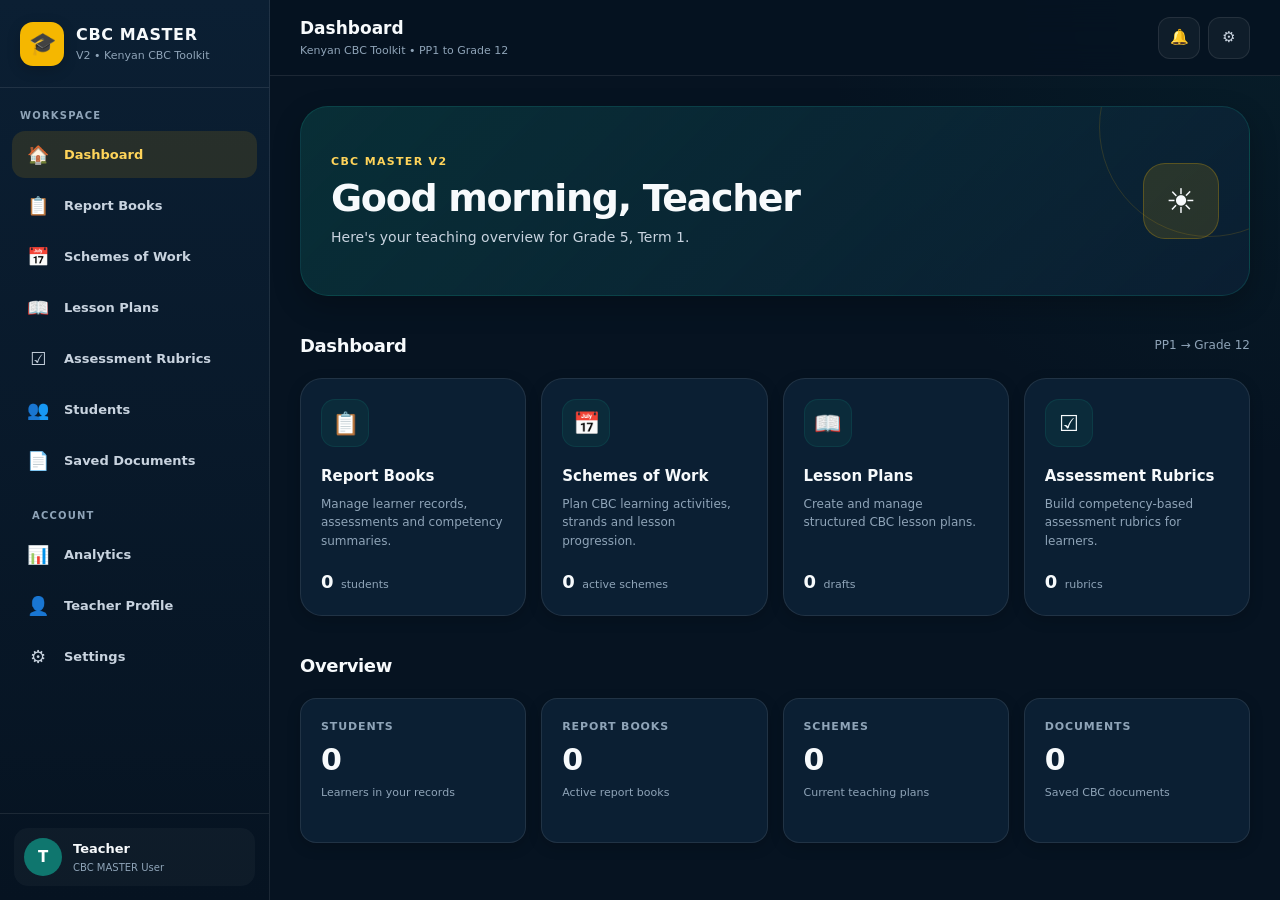
==== index.html @ fdea22de "Integrate CBC Master V2 application page structure" ====
<!doctype html>
<html lang="en">

<head>

  <!-- =========================================================
       CBC MASTER V2
       Kenyan CBC Toolkit • PP1 to Grade 12
       ========================================================= -->

  <meta charset="utf-8">

  <meta name="viewport"
        content="width=device-width,
                 initial-scale=1,
                 viewport-fit=cover">

  <meta name="theme-color"
        content="#0B1F33">

  <meta name="apple-mobile-web-app-capable"
        content="yes">

  <meta name="apple-mobile-web-app-status-bar-style"
        content="black-translucent">

  <meta name="description"
        content="CBC MASTER V2 — Kenyan CBC Toolkit for PP1 to Grade 12">

  <title>CBC MASTER V2</title>

  <link rel="icon"
        href="icons/icon-192.png"
        type="image/png">

  <link rel="apple-touch-icon"
        href="icons/icon-192.png">

  <link rel="stylesheet"
        href="css/app.css">

  <link rel="manifest"
        href="manifest.json">

</head>


<body>

  <!-- =========================================================
       APPLICATION
       ========================================================= -->

  <div id="app">

    <div class="app-shell">


      <!-- =====================================================
           DESKTOP SIDEBAR
           ===================================================== -->

      <aside class="sidebar"
             id="sidebar"
             aria-label="Main navigation">


        <!-- BRAND -->

        <div class="sidebar-brand">

          <div class="brand-icon"
               aria-hidden="true">
            🎓
          </div>

          <div class="brand-text">

            <div class="brand-title">
              CBC MASTER
            </div>

            <div class="brand-subtitle">
              V2 • Kenyan CBC Toolkit
            </div>

          </div>

        </div>


        <!-- WORKSPACE -->

        <div class="sidebar-section-title">
          Workspace
        </div>


        <nav class="sidebar-nav"
             aria-label="Workspace">


          <button class="sidebar-link active"
                  type="button"
                  data-page="dashboard">

            <span class="sidebar-link-icon"
                  aria-hidden="true">
              🏠
            </span>

            <span class="sidebar-link-label">
              Dashboard
            </span>

          </button>


          <button class="sidebar-link"
                  type="button"
                  data-page="report-books">

            <span class="sidebar-link-icon"
                  aria-hidden="true">
              📋
            </span>

            <span class="sidebar-link-label">
              Report Books
            </span>

          </button>


          <button class="sidebar-link"
                  type="button"
                  data-page="schemes">

            <span class="sidebar-link-icon"
                  aria-hidden="true">
              📅
            </span>

            <span class="sidebar-link-label">
              Schemes of Work
            </span>

          </button>


          <button class="sidebar-link"
                  type="button"
                  data-page="lesson-plans">

            <span class="sidebar-link-icon"
                  aria-hidden="true">
              📖
            </span>

            <span class="sidebar-link-label">
              Lesson Plans
            </span>

          </button>


          <button class="sidebar-link"
                  type="button"
                  data-page="rubrics">

            <span class="sidebar-link-icon"
                  aria-hidden="true">
              ☑️
            </span>

            <span class="sidebar-link-label">
              Assessment Rubrics
            </span>

          </button>


          <button class="sidebar-link"
                  type="button"
                  data-page="students">

            <span class="sidebar-link-icon"
                  aria-hidden="true">
              👥
            </span>

            <span class="sidebar-link-label">
              Students
            </span>

          </button>


          <button class="sidebar-link"
                  type="button"
                  data-page="documents">

            <span class="sidebar-link-icon"
                  aria-hidden="true">
              📄
            </span>

            <span class="sidebar-link-label">
              Saved Documents
            </span>

          </button>


          <!-- ACCOUNT -->

          <div class="sidebar-section-title">
            Account
          </div>


          <button class="sidebar-link"
                  type="button"
                  data-page="analytics">

            <span class="sidebar-link-icon"
                  aria-hidden="true">
              📊
            </span>

            <span class="sidebar-link-label">
              Analytics
            </span>

          </button>


          <button class="sidebar-link"
                  type="button"
                  data-page="profile">

            <span class="sidebar-link-icon"
                  aria-hidden="true">
              👤
            </span>

            <span class="sidebar-link-label">
              Teacher Profile
            </span>

          </button>


          <button class="sidebar-link"
                  type="button"
                  data-page="settings">

            <span class="sidebar-link-icon"
                  aria-hidden="true">
              ⚙️
            </span>

            <span class="sidebar-link-label">
              Settings
            </span>

          </button>

        </nav>


        <!-- SIDEBAR PROFILE -->

        <div class="sidebar-footer">

          <div class="profile-mini">

            <div class="profile-avatar">
              T
            </div>

            <div class="profile-info">

              <div class="profile-name">
                Teacher
              </div>

              <div class="profile-role">
                CBC MASTER User
              </div>

            </div>

          </div>

        </div>

      </aside>



      <!-- =====================================================
           MAIN APPLICATION
           ===================================================== -->

      <main class="main"
            id="mainContent">


        <!-- TOP HEADER -->

        <header class="top-header">

          <div class="header-page-title">

            <strong id="pageTitle">
              Dashboard
            </strong>

            <span>
              Kenyan CBC Toolkit • PP1 to Grade 12
            </span>

          </div>


          <div class="header-actions">

            <button class="icon-button"
                    type="button"
                    aria-label="Notifications"
                    id="notificationButton">
              🔔
            </button>


            <button class="icon-button"
                    type="button"
                    aria-label="Settings"
                    id="settingsButton">
              ⚙️
            </button>

          </div>

        </header>



        <!-- =====================================================
             PAGE CONTAINER
             ===================================================== -->

        <section class="content"
                 id="pageContainer">


          <!-- ===================================================
               HOME / DASHBOARD
               =================================================== -->

          <div class="app-page"
               id="dashboardPage">


            <!-- WELCOME -->

            <section class="welcome-card">

              <div class="welcome-content">

                <div class="welcome-eyebrow">
                  CBC MASTER V2
                </div>

                <h1 class="welcome-title">
                  Good morning, Teacher
                </h1>

                <p class="welcome-text">
                  Here's your teaching overview for today.
                </p>

              </div>


              <div class="welcome-badge"
                   aria-hidden="true">
                ☀️
              </div>

            </section>



            <!-- MODULES -->

            <div class="section-header">

              <h2 class="section-title">
                Dashboard
              </h2>

              <span class="section-action">
                PP1 → Grade 12
              </span>

            </div>


            <section class="dashboard-grid"
                     aria-label="CBC Master modules">


              <!-- REPORT BOOKS -->

              <button class="dashboard-card"
                      type="button"
                      data-module="report-books">

                <div class="card-icon"
                     aria-hidden="true">
                  📋
                </div>

                <h3 class="card-title">
                  Report Books
                </h3>

                <p class="card-description">
                  Manage learner records,
                  assessments and competency summaries.
                </p>

                <div class="card-stat">
                  <strong
                    data-count="report-books">
                    0
                  </strong>
                  students
                </div>

              </button>


              <!-- SCHEMES -->

              <button class="dashboard-card"
                      type="button"
                      data-module="schemes">

                <div class="card-icon"
                     aria-hidden="true">
                  📅
                </div>

                <h3 class="card-title">
                  Schemes of Work
                </h3>

                <p class="card-description">
                  Plan CBC learning activities,
                  strands and lesson progression.
                </p>

                <div class="card-stat">
                  <strong
                    data-count="schemes">
                    0
                  </strong>
                  active schemes
                </div>

              </button>


              <!-- LESSON PLANS -->

              <button class="dashboard-card"
                      type="button"
                      data-module="lesson-plans">

                <div class="card-icon"
                     aria-hidden="true">
                  📖
                </div>

                <h3 class="card-title">
                  Lesson Plans
                </h3>

                <p class="card-description">
                  Create and manage structured
                  CBC lesson plans.
                </p>

                <div class="card-stat">
                  <strong
                    data-count="lesson-plans">
                    0
                  </strong>
                  drafts
                </div>

              </button>


              <!-- RUBRICS -->

              <button class="dashboard-card"
                      type="button"
                      data-module="rubrics">

                <div class="card-icon"
                     aria-hidden="true">
                  ☑️
                </div>

                <h3 class="card-title">
                  Assessment Rubrics
                </h3>

                <p class="card-description">
                  Build competency-based assessment
                  rubrics for learners.
                </p>

                <div class="card-stat">
                  <strong
                    data-count="rubrics">
                    0
                  </strong>
                  rubrics
                </div>

              </button>

            </section>



            <!-- OVERVIEW -->

            <div class="section-header">

              <h2 class="section-title">
                Overview
              </h2>

            </div>


            <section class="stats-grid"
                     aria-label="Teaching statistics">


              <!-- STUDENTS -->

              <div class="stat-card">

                <div class="stat-label">
                  Students
                </div>

                <div class="stat-value"
                     data-stat="students">
                  0
                </div>

                <div class="stat-note">
                  Learners in your records
                </div>

              </div>


              <!-- REPORT BOOKS -->

              <div class="stat-card">

                <div class="stat-label">
                  Report Books
                </div>

                <div class="stat-value"
                     data-stat="report-books">
                  0
                </div>

                <div class="stat-note">
                  Active report books
                </div>

              </div>


              <!-- SCHEMES -->

              <div class="stat-card">

                <div class="stat-label">
                  Schemes
                </div>

                <div class="stat-value"
                     data-stat="schemes">
                  0
                </div>

                <div class="stat-note">
                  Current teaching plans
                </div>

              </div>


              <!-- DOCUMENTS -->

              <div class="stat-card">

                <div class="stat-label">
                  Documents
                </div>

                <div class="stat-value"
                     data-stat="documents">
                  0
                </div>

                <div class="stat-note">
                  Saved CBC documents
                </div>

              </div>

            </section>


          </div>



          <!-- ===================================================
               FUTURE MODULE CONTAINERS
               =================================================== -->

          <div class="app-page page-hidden"
               id="reportBooksPage">
          </div>


          <div class="app-page page-hidden"
               id="schemesPage">
          </div>


          <div class="app-page page-hidden"
               id="lessonPlansPage">
          </div>


          <div class="app-page page-hidden"
               id="rubricsPage">
          </div>


          <div class="app-page page-hidden"
               id="studentsPage">
          </div>


          <div class="app-page page-hidden"
               id="documentsPage">
          </div>


          <div class="app-page page-hidden"
               id="analyticsPage">
          </div>


          <div class="app-page page-hidden"
               id="profilePage">
          </div>


          <div class="app-page page-hidden"
               id="settingsPage">
          </div>


        </section>

      </main>



      <!-- =====================================================
           MOBILE BOTTOM NAVIGATION
           ===================================================== -->

      <nav class="bottom-nav"
           id="bottomNav"
           aria-label="Mobile navigation">

        <div class="bottom-nav-inner">


          <button class="bottom-nav-item active"
                  type="button"
                  data-page="dashboard">

            <span class="bottom-nav-icon"
                  aria-hidden="true">
              🏠
            </span>

            <span class="bottom-nav-label">
              Home
            </span>

          </button>


          <button class="bottom-nav-item"
                  type="button"
                  data-page="documents">

            <span class="bottom-nav-icon"
                  aria-hidden="true">
              📄
            </span>

            <span class="bottom-nav-label">
              Docs
            </span>

          </button>


          <button class="bottom-nav-item"
                  type="button"
                  data-page="analytics">

            <span class="bottom-nav-icon"
                  aria-hidden="true">
              📊
            </span>

            <span class="bottom-nav-label">
              Analytics
            </span>

          </button>


          <button class="bottom-nav-item"
                  type="button"
                  data-page="profile">

            <span class="bottom-nav-icon"
                  aria-hidden="true">
              👤
            </span>

            <span class="bottom-nav-label">
              Profile
            </span>

          </button>

        </div>

      </nav>


    </div>

  </div>



  <!-- =========================================================
       APPLICATION JAVASCRIPT
       ========================================================= -->

  <script src="js/app.js"></script>

</body>

</html>
---- css/app.css ----
/* =========================================================
   CBC MASTER V2
   APP FOUNDATION
   Kenyan CBC Toolkit • PP1 to Grade 12
   ========================================================= */


/* =========================================================
   1. ROOT VARIABLES
   ========================================================= */

:root {

  /* --- Brand --- */
  --navy-950: #061321;
  --navy-900: #08182a;
  --navy-850: #0b1f33;
  --navy-800: #0e2942;
  --navy-700: #123452;

  --teal-700: #0f766e;
  --teal-600: #138a80;
  --teal-500: #19a99a;

  --gold-600: #d99b00;
  --gold-500: #f5b700;
  --gold-300: #ffd45a;

  /* --- Surfaces --- */
  --surface: #0b1f33;
  --surface-2: #0e2942;
  --surface-3: #123452;
  --surface-soft: #102a43;

  /* --- Text --- */
  --text-primary: #f7fafc;
  --text-secondary: #c8d3df;
  --text-muted: #8fa4b8;
  --text-dark: #102033;

  /* --- Borders --- */
  --border: rgba(255, 255, 255, 0.09);
  --border-strong: rgba(255, 255, 255, 0.15);

  /* --- States --- */
  --success: #39c98a;
  --warning: #f5b700;
  --danger: #ef6b73;
  --info: #5ca9ff;

  /* --- Layout --- */
  --sidebar-width: 270px;
  --header-height: 76px;
  --bottom-nav-height: 72px;

  /* --- Radius --- */
  --radius-sm: 10px;
  --radius-md: 16px;
  --radius-lg: 22px;
  --radius-xl: 28px;

  /* --- Shadows --- */
  --shadow-sm: 0 4px 14px rgba(0, 0, 0, 0.18);
  --shadow-md: 0 10px 28px rgba(0, 0, 0, 0.24);
  --shadow-lg: 0 18px 45px rgba(0, 0, 0, 0.30);

  /* --- Motion --- */
  --transition-fast: 150ms ease;
  --transition: 220ms ease;
}


/* =========================================================
   2. RESET
   ========================================================= */

*,
*::before,
*::after {
  box-sizing: border-box;
}

html {
  min-height: 100%;
  scroll-behavior: smooth;
}

body {
  min-height: 100%;
  margin: 0;

  background: var(--navy-950);
  color: var(--text-primary);

  font-family:
    Inter,
    ui-sans-serif,
    system-ui,
    -apple-system,
    BlinkMacSystemFont,
    "Segoe UI",
    sans-serif;

  font-size: 15px;
  line-height: 1.5;

  -webkit-font-smoothing: antialiased;
  text-rendering: optimizeLegibility;
}

button,
input,
select,
textarea {
  font: inherit;
}

button {
  color: inherit;
}

button,
a {
  -webkit-tap-highlight-color: transparent;
}

button:focus-visible,
a:focus-visible,
input:focus-visible,
select:focus-visible,
textarea:focus-visible {
  outline: 3px solid rgba(245, 183, 0, 0.45);
  outline-offset: 2px;
}

img {
  max-width: 100%;
  display: block;
}

h1,
h2,
h3,
h4,
p {
  margin-top: 0;
}

button {
  border: 0;
}


/* =========================================================
   3. APP SHELL
   ========================================================= */

#app {
  min-height: 100vh;
}

.app-shell {
  min-height: 100vh;
  display: flex;
  background: var(--navy-950);
}


/* =========================================================
   4. SIDEBAR
   ========================================================= */

.sidebar {
  position: fixed;
  inset: 0 auto 0 0;

  width: var(--sidebar-width);

  display: flex;
  flex-direction: column;

  background:
    linear-gradient(
      180deg,
      var(--navy-850) 0%,
      var(--navy-950) 100%
    );

  border-right: 1px solid var(--border);

  z-index: 100;
}


/* --- Brand --- */

.sidebar-brand {
  min-height: 88px;

  display: flex;
  align-items: center;
  gap: 12px;

  padding: 20px 20px;

  border-bottom: 1px solid var(--border);
}

.brand-icon {
  width: 44px;
  height: 44px;

  flex: 0 0 44px;

  display: grid;
  place-items: center;

  background: var(--gold-500);
  color: var(--navy-950);

  border-radius: 13px;

  font-size: 22px;

  box-shadow: var(--shadow-sm);
}

.brand-title {
  font-size: 16px;
  font-weight: 800;
  letter-spacing: 0.04em;
}

.brand-subtitle {
  margin-top: 2px;

  color: var(--text-muted);

  font-size: 11px;
  line-height: 1.3;
}


/* --- Sidebar section --- */

.sidebar-section-title {
  padding: 20px 20px 8px;

  color: var(--text-muted);

  font-size: 10px;
  font-weight: 800;

  letter-spacing: 0.12em;
  text-transform: uppercase;
}


/* --- Navigation --- */

.sidebar-nav {
  padding: 0 12px;

  overflow-y: auto;
  scrollbar-width: thin;
}

.sidebar-link {
  width: 100%;

  min-height: 46px;

  display: flex;
  align-items: center;
  gap: 12px;

  margin-bottom: 4px;
  padding: 10px 12px;

  background: transparent;
  color: var(--text-secondary);

  border-radius: 13px;

  text-align: left;
  cursor: pointer;

  transition:
    background var(--transition),
    color var(--transition),
    transform var(--transition);
}

.sidebar-link:hover {
  background: rgba(255, 255, 255, 0.055);
  color: var(--text-primary);
}

.sidebar-link:active {
  transform: scale(0.985);
}

.sidebar-link.active {
  background: rgba(245, 183, 0, 0.12);
  color: var(--gold-300);
}

.sidebar-link-icon {
  width: 28px;

  flex: 0 0 28px;

  display: grid;
  place-items: center;

  font-size: 18px;
}

.sidebar-link-label {
  font-size: 13px;
  font-weight: 650;
}


/* =========================================================
   5. SIDEBAR PROFILE
   ========================================================= */

.sidebar-footer {
  margin-top: auto;

  padding: 14px;

  border-top: 1px solid var(--border);
}

.profile-mini {
  display: flex;
  align-items: center;
  gap: 11px;

  padding: 10px;

  border-radius: 14px;

  background: rgba(255, 255, 255, 0.035);
}

.profile-avatar {
  width: 38px;
  height: 38px;

  flex: 0 0 38px;

  display: grid;
  place-items: center;

  background: var(--teal-700);
  color: white;

  border-radius: 50%;

  font-weight: 800;
}

.profile-info {
  min-width: 0;
}

.profile-name {
  overflow: hidden;

  color: var(--text-primary);

  font-size: 13px;
  font-weight: 750;

  white-space: nowrap;
  text-overflow: ellipsis;
}

.profile-role {
  margin-top: 2px;

  color: var(--text-muted);

  font-size: 10px;
}


/* =========================================================
   6. MAIN AREA
   ========================================================= */

.main {
  min-width: 0;
  min-height: 100vh;

  flex: 1;

  margin-left: var(--sidebar-width);

  background:
    radial-gradient(
      circle at top right,
      rgba(15, 118, 110, 0.10),
      transparent 34%
    ),
    var(--navy-950);
}


/* =========================================================
   7. TOP HEADER
   ========================================================= */

.top-header {
  position: sticky;
  top: 0;

  height: var(--header-height);

  display: flex;
  align-items: center;
  justify-content: space-between;

  padding: 0 30px;

  background: rgba(6, 19, 33, 0.92);

  border-bottom: 1px solid var(--border);

  backdrop-filter: blur(16px);
  -webkit-backdrop-filter: blur(16px);

  z-index: 80;
}

.header-page-title {
  min-width: 0;

  display: flex;
  flex-direction: column;
  gap: 2px;
}

.header-page-title strong {
  font-size: 17px;
  font-weight: 800;
}

.header-page-title span {
  color: var(--text-muted);

  font-size: 11px;
}

.header-actions {
  display: flex;
  align-items: center;
  gap: 8px;
}

.icon-button {
  width: 42px;
  height: 42px;

  display: grid;
  place-items: center;

  background: rgba(255, 255, 255, 0.045);
  color: var(--text-secondary);

  border: 1px solid var(--border);

  border-radius: 12px;

  cursor: pointer;

  transition:
    background var(--transition),
    color var(--transition),
    transform var(--transition);
}

.icon-button:hover {
  background: rgba(255, 255, 255, 0.08);
  color: var(--text-primary);
}

.icon-button:active {
  transform: scale(0.95);
}


/* =========================================================
   8. CONTENT
   ========================================================= */

.content {
  width: 100%;
  max-width: 1500px;

  margin: 0 auto;

  padding: 30px;
}


/* =========================================================
   9. WELCOME CARD
   ========================================================= */

.welcome-card {
  min-height: 190px;

  display: flex;
  align-items: center;
  justify-content: space-between;
  gap: 24px;

  padding: 30px;

  background:
    linear-gradient(
      135deg,
      rgba(15, 118, 110, 0.28),
      rgba(11, 31, 51, 0.95)
    );

  border: 1px solid rgba(19, 138, 128, 0.25);

  border-radius: var(--radius-xl);

  box-shadow: var(--shadow-md);

  overflow: hidden;

  position: relative;
}

.welcome-card::after {
  content: "";

  position: absolute;

  width: 220px;
  height: 220px;

  right: -70px;
  top: -90px;

  border: 1px solid rgba(245, 183, 0, 0.15);

  border-radius: 50%;

  pointer-events: none;
}

.welcome-content {
  position: relative;
  z-index: 2;
}

.welcome-eyebrow {
  margin-bottom: 7px;

  color: var(--gold-300);

  font-size: 11px;
  font-weight: 800;

  letter-spacing: 0.12em;
  text-transform: uppercase;
}

.welcome-title {
  margin-bottom: 7px;

  font-size: clamp(25px, 4vw, 38px);
  line-height: 1.1;

  letter-spacing: -0.035em;
}

.welcome-text {
  margin-bottom: 0;

  color: var(--text-secondary);

  font-size: 14px;
}

.welcome-badge {
  width: 76px;
  height: 76px;

  flex: 0 0 76px;

  display: grid;
  place-items: center;

  background: rgba(245, 183, 0, 0.13);

  border: 1px solid rgba(245, 183, 0, 0.24);

  border-radius: 22px;

  font-size: 34px;

  position: relative;
  z-index: 2;
}


/* =========================================================
   10. SECTION HEADERS
   ========================================================= */

.section-header {
  min-height: 38px;

  display: flex;
  align-items: center;
  justify-content: space-between;

  gap: 15px;

  margin-top: 30px;
  margin-bottom: 14px;
}

.section-title {
  margin: 0;

  font-size: 18px;
  font-weight: 800;

  letter-spacing: -0.02em;
}

.section-action {
  color: var(--text-muted);

  font-size: 12px;
}


/* =========================================================
   11. DASHBOARD MODULE GRID
   ========================================================= */

.dashboard-grid {
  display: grid;

  grid-template-columns:
    repeat(4, minmax(0, 1fr));

  gap: 15px;
}


/* =========================================================
   12. DASHBOARD CARD
   ========================================================= */

.dashboard-card {
  min-width: 0;

  display: flex;
  flex-direction: column;
  align-items: flex-start;

  min-height: 225px;

  padding: 20px;

  background: var(--surface);

  border: 1px solid var(--border);

  border-radius: var(--radius-lg);

  color: var(--text-primary);

  text-align: left;

  cursor: pointer;

  box-shadow: var(--shadow-sm);

  transition:
    transform var(--transition),
    border-color var(--transition),
    background var(--transition),
    box-shadow var(--transition);
}

.dashboard-card:hover {
  transform: translateY(-3px);

  background: var(--surface-2);

  border-color: rgba(245, 183, 0, 0.25);

  box-shadow: var(--shadow-md);
}

.dashboard-card:active {
  transform: translateY(-1px);
}

.card-icon {
  width: 48px;
  height: 48px;

  display: grid;
  place-items: center;

  margin-bottom: 18px;

  background: rgba(15, 118, 110, 0.14);

  border: 1px solid rgba(15, 118, 110, 0.22);

  border-radius: 14px;

  font-size: 22px;
}

.card-title {
  margin-bottom: 7px;

  font-size: 15px;
  font-weight: 800;
}

.card-description {
  margin-bottom: 18px;

  color: var(--text-muted);

  font-size: 12px;
  line-height: 1.55;
}

.card-stat {
  margin-top: auto;

  color: var(--text-muted);

  font-size: 11px;
}

.card-stat strong {
  margin-right: 4px;

  color: var(--text-primary);

  font-size: 18px;
}


/* =========================================================
   13. QUICK STATISTICS
   ========================================================= */

.stats-grid {
  display: grid;

  grid-template-columns:
    repeat(4, minmax(0, 1fr));

  gap: 15px;
}

.stat-card {
  min-height: 145px;

  padding: 20px;

  background: var(--surface);

  border: 1px solid var(--border);

  border-radius: var(--radius-md);

  box-shadow: var(--shadow-sm);
}

.stat-label {
  color: var(--text-muted);

  font-size: 11px;
  font-weight: 700;

  text-transform: uppercase;
  letter-spacing: 0.08em;
}

.stat-value {
  margin-top: 9px;

  color: var(--text-primary);

  font-size: 30px;
  font-weight: 850;

  line-height: 1;
}

.stat-note {
  margin-top: 10px;

  color: var(--text-muted);

  font-size: 11px;
}


/* =========================================================
   14. BOTTOM NAVIGATION
   ========================================================= */

.bottom-nav {
  display: none;
}


/* =========================================================
   15. MOBILE NAV INNER
   ========================================================= */

.bottom-nav-inner {
  width: 100%;
  height: 100%;

  display: grid;
  grid-template-columns: repeat(4, 1fr);

  align-items: stretch;
}

.bottom-nav-item {
  display: flex;
  flex-direction: column;
  align-items: center;
  justify-content: center;

  gap: 3px;

  background: transparent;
  color: var(--text-muted);

  cursor: pointer;

  transition:
    color var(--transition),
    background var(--transition);
}

.bottom-nav-item.active {
  color: var(--gold-300);
}

.bottom-nav-item:active {
  background: rgba(255, 255, 255, 0.04);
}

.bottom-nav-icon {
  font-size: 18px;
  line-height: 1;
}

.bottom-nav-label {
  font-size: 9px;
  font-weight: 750;
}


/* =========================================================
   16. EMPTY / HIDDEN PAGES
   ========================================================= */

[data-page-container-hidden="true"] {
  display: none;
}

.page-hidden {
  display: none !important;
}


/* =========================================================
   17. SCROLLBARS
   ========================================================= */

* {
  scrollbar-width: thin;
  scrollbar-color: var(--navy-700) transparent;
}

*::-webkit-scrollbar {
  width: 7px;
  height: 7px;
}

*::-webkit-scrollbar-track {
  background: transparent;
}

*::-webkit-scrollbar-thumb {
  background: var(--navy-700);
  border-radius: 20px;
}


/* =========================================================
   18. TABLET
   ========================================================= */

@media (max-width: 1180px) {

  :root {
    --sidebar-width: 235px;
  }

  .dashboard-grid {
    grid-template-columns:
      repeat(2, minmax(0, 1fr));
  }

  .stats-grid {
    grid-template-columns:
      repeat(2, minmax(0, 1fr));
  }

  .content {
    padding: 24px;
  }

  .top-header {
    padding: 0 24px;
  }
}


/* =========================================================
   19. MOBILE
   ========================================================= */

@media (max-width: 760px) {

  :root {
    --bottom-nav-height: 70px;
  }

  body {
    padding-bottom: var(--bottom-nav-height);
  }

  .app-shell {
    display: block;
  }

  /* Hide desktop sidebar */

  .sidebar {
    display: none;
  }

  /* Main becomes full width */

  .main {
    width: 100%;
    min-height: 100vh;

    margin-left: 0;
  }

  /* Header */

  .top-header {
    height: 64px;

    padding:
      0 15px;

    background: rgba(6, 19, 33, 0.96);
  }

  .header-page-title strong {
    font-size: 15px;
  }

  .header-page-title span {
    display: none;
  }

  .header-actions {
    gap: 6px;
  }

  .icon-button {
    width: 38px;
    height: 38px;

    border-radius: 11px;
  }

  /* Content */

  .content {
    padding:
      16px
      14px
      24px;
  }

  /* Welcome */

  .welcome-card {
    min-height: 175px;

    padding: 22px;

    border-radius: 22px;
  }

  .welcome-title {
    font-size: 27px;
  }

  .welcome-text {
    font-size: 13px;
  }

  .welcome-badge {
    width: 58px;
    height: 58px;

    flex-basis: 58px;

    border-radius: 17px;

    font-size: 26px;
  }

  /* Sections */

  .section-header {
    margin-top: 24px;
  }

  .section-title {
    font-size: 16px;
  }

  /* Cards */

  .dashboard-grid {
    grid-template-columns:
      repeat(2, minmax(0, 1fr));

    gap: 10px;
  }

  .dashboard-card {
    min-height: 205px;

    padding: 15px;

    border-radius: 17px;
  }

  .card-icon {
    width: 42px;
    height: 42px;

    margin-bottom: 14px;

    border-radius: 12px;

    font-size: 19px;
  }

  .card-title {
    font-size: 13px;
  }

  .card-description {
    font-size: 11px;

    margin-bottom: 12px;
  }

  .card-stat {
    font-size: 10px;
  }

  .card-stat strong {
    font-size: 16px;
  }

  /* Statistics */

  .stats-grid {
    grid-template-columns:
      repeat(2, minmax(0, 1fr));

    gap: 10px;
  }

  .stat-card {
    min-height: 125px;

    padding: 15px;

    border-radius: 15px;
  }

  .stat-value {
    font-size: 26px;
  }

  /* Bottom navigation */

  .bottom-nav {
    position: fixed;

    left: 0;
    right: 0;
    bottom: 0;

    height: var(--bottom-nav-height);

    display: block;

    background: rgba(6, 19, 33, 0.97);

    border-top: 1px solid var(--border);

    backdrop-filter: blur(18px);
    -webkit-backdrop-filter: blur(18px);

    z-index: 200;

    padding-bottom:
      env(safe-area-inset-bottom);
  }
}


/* =========================================================
   20. SMALL PHONES
   ========================================================= */

@media (max-width: 390px) {

  .content {
    padding-left: 11px;
    padding-right: 11px;
  }

  .welcome-card {
    padding: 18px;
  }

  .welcome-title {
    font-size: 24px;
  }

  .welcome-badge {
    display: none;
  }

  .dashboard-card {
    min-height: 195px;

    padding: 13px;
  }

  .card-description {
    line-height: 1.45;
  }

  .stat-card {
    padding: 13px;
  }

  .stat-value {
    font-size: 24px;
  }
}


/* =========================================================
   21. REDUCED MOTION
   ========================================================= */

@media (prefers-reduced-motion: reduce) {

  *,
  *::before,
  *::after {
    scroll-behavior: auto !important;

    transition-duration: 0.01ms !important;
    animation-duration: 0.01ms !important;
    animation-iteration-count: 1 !important;
  }
}


/* =========================================================
   22. PRINT
   ========================================================= */

@media print {

  .sidebar,
  .top-header,
  .bottom-nav {
    display: none !important;
  }

  .main {
    margin-left: 0;
  }

  .content {
    padding: 0;
  }

  body {
    background: white;
    color: black;
  }

  .dashboard-card,
  .stat-card,
  .welcome-card {
    box-shadow: none;
  }
}
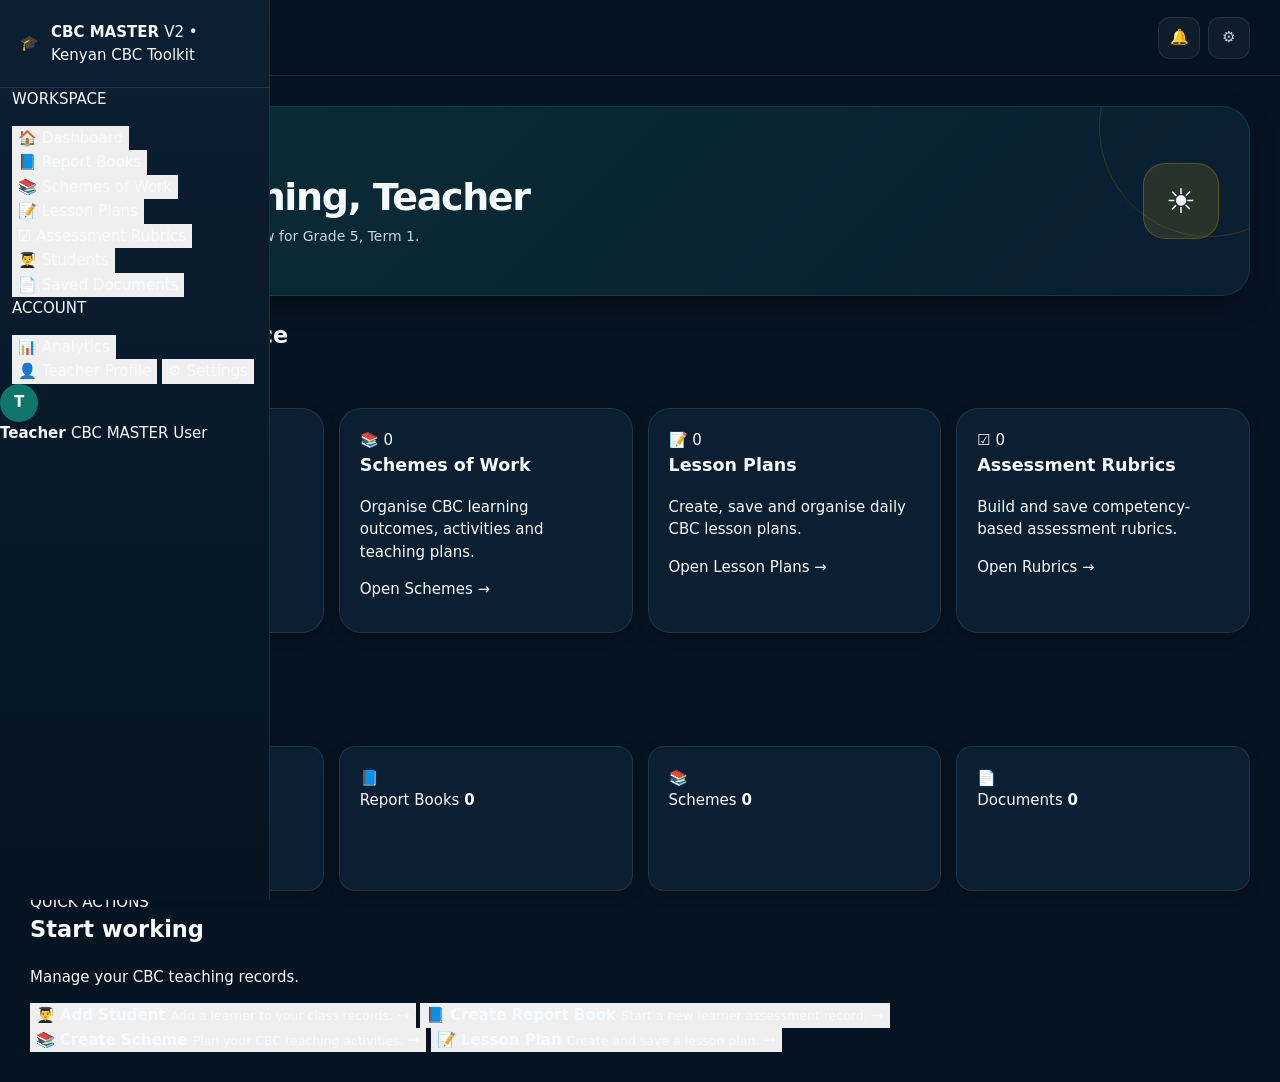
==== commit f510ea12: "Add complete CBC Master V2 Home dashboard" ====
--- a/index.html
+++ b/index.html
@@ -1,5 +1,5 @@
 <!doctype html>
-<html lang="en">
+<html lang="en-KE">
 
 <head>
 
@@ -10,37 +10,77 @@
 
   <meta charset="utf-8">
 
-  <meta name="viewport"
-        content="width=device-width,
-                 initial-scale=1,
-                 viewport-fit=cover">
-
-  <meta name="theme-color"
-        content="#0B1F33">
-
-  <meta name="apple-mobile-web-app-capable"
-        content="yes">
-
-  <meta name="apple-mobile-web-app-status-bar-style"
-        content="black-translucent">
-
-  <meta name="description"
-        content="CBC MASTER V2 — Kenyan CBC Toolkit for PP1 to Grade 12">
+  <meta
+    name="viewport"
+    content="width=device-width,
+             initial-scale=1,
+             viewport-fit=cover"
+  >
+
+  <meta
+    name="theme-color"
+    content="#0B1F33"
+  >
+
+  <meta
+    name="description"
+    content="CBC MASTER V2 — Kenyan CBC Toolkit for PP1 to Grade 12."
+  >
+
+  <meta
+    name="mobile-web-app-capable"
+    content="yes"
+  >
+
+  <meta
+    name="apple-mobile-web-app-capable"
+    content="yes"
+  >
+
+  <meta
+    name="apple-mobile-web-app-status-bar-style"
+    content="black-translucent"
+  >
+
+  <meta
+    name="apple-mobile-web-app-title"
+    content="CBC MASTER"
+  >
 
   <title>CBC MASTER V2</title>
 
-  <link rel="icon"
-        href="icons/icon-192.png"
-        type="image/png">
-
-  <link rel="apple-touch-icon"
-        href="icons/icon-192.png">
-
-  <link rel="stylesheet"
-        href="css/app.css">
-
-  <link rel="manifest"
-        href="manifest.json">
+  <!-- =========================================================
+       ICONS
+       ========================================================= -->
+
+  <link
+    rel="icon"
+    type="image/png"
+    href="icons/icon-192.png"
+  >
+
+  <link
+    rel="apple-touch-icon"
+    href="icons/icon-192.png"
+  >
+
+  <!-- =========================================================
+       STYLES
+       ========================================================= -->
+
+  <link
+    rel="stylesheet"
+    href="css/app.css"
+  >
+
+  <!-- =========================================================
+       PWA
+       ========================================================= -->
+
+  <link
+    rel="manifest"
+    href="manifest.json"
+  >
 
 </head>
 
@@ -48,7 +88,7 @@
 <body>
 
   <!-- =========================================================
-       APPLICATION
+       APP
        ========================================================= -->
 
   <div id="app">
@@ -57,287 +97,310 @@
 
 
       <!-- =====================================================
-           DESKTOP SIDEBAR
+           SIDEBAR
            ===================================================== -->
 
-      <aside class="sidebar"
-             id="sidebar"
-             aria-label="Main navigation">
-
-
-        <!-- BRAND -->
+      <aside
+        class="sidebar"
+        id="sidebar"
+        aria-label="Main navigation"
+      >
+
+        <!-- Brand -->
 
         <div class="sidebar-brand">
 
-          <div class="brand-icon"
-               aria-hidden="true">
+          <div class="brand-mark">
             🎓
           </div>
 
           <div class="brand-text">
 
-            <div class="brand-title">
+            <strong>
               CBC MASTER
-            </div>
-
-            <div class="brand-subtitle">
+            </strong>
+
+            <span>
               V2 • Kenyan CBC Toolkit
-            </div>
+            </span>
 
           </div>
 
         </div>
 
 
-        <!-- WORKSPACE -->
-
-        <div class="sidebar-section-title">
-          Workspace
+        <!-- Workspace Navigation -->
+
+        <nav
+          class="sidebar-nav"
+          aria-label="Workspace"
+        >
+
+          <p class="nav-label">
+            WORKSPACE
+          </p>
+
+
+          <button
+            class="nav-item active"
+            type="button"
+            data-page="dashboard"
+          >
+
+            <span class="nav-icon">
+              🏠
+            </span>
+
+            <span class="nav-text">
+              Dashboard
+            </span>
+
+          </button>
+
+
+          <button
+            class="nav-item"
+            type="button"
+            data-page="report-books"
+          >
+
+            <span class="nav-icon">
+              📘
+            </span>
+
+            <span class="nav-text">
+              Report Books
+            </span>
+
+          </button>
+
+
+          <button
+            class="nav-item"
+            type="button"
+            data-page="schemes"
+          >
+
+            <span class="nav-icon">
+              📚
+            </span>
+
+            <span class="nav-text">
+              Schemes of Work
+            </span>
+
+          </button>
+
+
+          <button
+            class="nav-item"
+            type="button"
+            data-page="lesson-plans"
+          >
+
+            <span class="nav-icon">
+              📝
+            </span>
+
+            <span class="nav-text">
+              Lesson Plans
+            </span>
+
+          </button>
+
+
+          <button
+            class="nav-item"
+            type="button"
+            data-page="rubrics"
+          >
+
+            <span class="nav-icon">
+              ☑️
+            </span>
+
+            <span class="nav-text">
+              Assessment Rubrics
+            </span>
+
+          </button>
+
+
+          <button
+            class="nav-item"
+            type="button"
+            data-page="students"
+          >
+
+            <span class="nav-icon">
+              👨‍🎓
+            </span>
+
+            <span class="nav-text">
+              Students
+            </span>
+
+          </button>
+
+
+          <button
+            class="nav-item"
+            type="button"
+            data-page="documents"
+          >
+
+            <span class="nav-icon">
+              📄
+            </span>
+
+            <span class="nav-text">
+              Saved Documents
+            </span>
+
+          </button>
+
+        </nav>
+
+
+        <!-- Account Navigation -->
+
+        <nav
+          class="sidebar-nav sidebar-nav-account"
+          aria-label="Account"
+        >
+
+          <p class="nav-label">
+            ACCOUNT
+          </p>
+
+
+          <button
+            class="nav-item"
+            type="button"
+            data-page="analytics"
+          >
+
+            <span class="nav-icon">
+              📊
+            </span>
+
+            <span class="nav-text">
+              Analytics
+            </span>
+
+          </button>
+
+
+          <button
+            class="nav-item"
+            type="button"
+            data-page="profile"
+          >
+
+            <span class="nav-icon">
+              👤
+            </span>
+
+            <span class="nav-text">
+              Teacher Profile
+            </span>
+
+          </button>
+
+
+          <button
+            class="nav-item"
+            type="button"
+            data-page="settings"
+          >
+
+            <span class="nav-icon">
+              ⚙️
+            </span>
+
+            <span class="nav-text">
+              Settings
+            </span>
+
+          </button>
+
+        </nav>
+
+
+        <!-- Sidebar Profile -->
+
+        <div class="sidebar-profile">
+
+          <div
+            class="profile-avatar"
+            id="sidebarProfileAvatar"
+          >
+            T
+          </div>
+
+          <div class="profile-info">
+
+            <strong id="sidebarProfileName">
+              Teacher
+            </strong>
+
+            <span id="sidebarProfileRole">
+              CBC MASTER User
+            </span>
+
+          </div>
+
         </div>
 
-
-        <nav class="sidebar-nav"
-             aria-label="Workspace">
-
-
-          <button class="sidebar-link active"
-                  type="button"
-                  data-page="dashboard">
-
-            <span class="sidebar-link-icon"
-                  aria-hidden="true">
-              🏠
-            </span>
-
-            <span class="sidebar-link-label">
+      </aside>
+
+
+      <!-- =====================================================
+           MAIN
+           ===================================================== -->
+
+      <main class="main-content">
+
+
+        <!-- ===================================================
+             TOP HEADER
+             =================================================== -->
+
+        <header class="top-header">
+
+          <div class="header-title">
+
+            <h1 id="pageTitle">
               Dashboard
-            </span>
-
-          </button>
-
-
-          <button class="sidebar-link"
-                  type="button"
-                  data-page="report-books">
-
-            <span class="sidebar-link-icon"
-                  aria-hidden="true">
-              📋
-            </span>
-
-            <span class="sidebar-link-label">
-              Report Books
-            </span>
-
-          </button>
-
-
-          <button class="sidebar-link"
-                  type="button"
-                  data-page="schemes">
-
-            <span class="sidebar-link-icon"
-                  aria-hidden="true">
-              📅
-            </span>
-
-            <span class="sidebar-link-label">
-              Schemes of Work
-            </span>
-
-          </button>
-
-
-          <button class="sidebar-link"
-                  type="button"
-                  data-page="lesson-plans">
-
-            <span class="sidebar-link-icon"
-                  aria-hidden="true">
-              📖
-            </span>
-
-            <span class="sidebar-link-label">
-              Lesson Plans
-            </span>
-
-          </button>
-
-
-          <button class="sidebar-link"
-                  type="button"
-                  data-page="rubrics">
-
-            <span class="sidebar-link-icon"
-                  aria-hidden="true">
-              ☑️
-            </span>
-
-            <span class="sidebar-link-label">
-              Assessment Rubrics
-            </span>
-
-          </button>
-
-
-          <button class="sidebar-link"
-                  type="button"
-                  data-page="students">
-
-            <span class="sidebar-link-icon"
-                  aria-hidden="true">
-              👥
-            </span>
-
-            <span class="sidebar-link-label">
-              Students
-            </span>
-
-          </button>
-
-
-          <button class="sidebar-link"
-                  type="button"
-                  data-page="documents">
-
-            <span class="sidebar-link-icon"
-                  aria-hidden="true">
-              📄
-            </span>
-
-            <span class="sidebar-link-label">
-              Saved Documents
-            </span>
-
-          </button>
-
-
-          <!-- ACCOUNT -->
-
-          <div class="sidebar-section-title">
-            Account
-          </div>
-
-
-          <button class="sidebar-link"
-                  type="button"
-                  data-page="analytics">
-
-            <span class="sidebar-link-icon"
-                  aria-hidden="true">
-              📊
-            </span>
-
-            <span class="sidebar-link-label">
-              Analytics
-            </span>
-
-          </button>
-
-
-          <button class="sidebar-link"
-                  type="button"
-                  data-page="profile">
-
-            <span class="sidebar-link-icon"
-                  aria-hidden="true">
-              👤
-            </span>
-
-            <span class="sidebar-link-label">
-              Teacher Profile
-            </span>
-
-          </button>
-
-
-          <button class="sidebar-link"
-                  type="button"
-                  data-page="settings">
-
-            <span class="sidebar-link-icon"
-                  aria-hidden="true">
-              ⚙️
-            </span>
-
-            <span class="sidebar-link-label">
-              Settings
-            </span>
-
-          </button>
-
-        </nav>
-
-
-        <!-- SIDEBAR PROFILE -->
-
-        <div class="sidebar-footer">
-
-          <div class="profile-mini">
-
-            <div class="profile-avatar">
-              T
-            </div>
-
-            <div class="profile-info">
-
-              <div class="profile-name">
-                Teacher
-              </div>
-
-              <div class="profile-role">
-                CBC MASTER User
-              </div>
-
-            </div>
-
-          </div>
-
-        </div>
-
-      </aside>
-
-
-
-      <!-- =====================================================
-           MAIN APPLICATION
-           ===================================================== -->
-
-      <main class="main"
-            id="mainContent">
-
-
-        <!-- TOP HEADER -->
-
-        <header class="top-header">
-
-          <div class="header-page-title">
-
-            <strong id="pageTitle">
-              Dashboard
-            </strong>
-
-            <span>
-              Kenyan CBC Toolkit • PP1 to Grade 12
-            </span>
+            </h1>
+
+            <p id="pageSubtitle">
+              Your CBC teaching workspace
+            </p>
 
           </div>
 
 
           <div class="header-actions">
 
-            <button class="icon-button"
-                    type="button"
-                    aria-label="Notifications"
-                    id="notificationButton">
+            <button
+              class="icon-button"
+              type="button"
+              id="notificationButton"
+              aria-label="Notifications"
+              title="Notifications"
+            >
               🔔
             </button>
 
 
-            <button class="icon-button"
-                    type="button"
-                    aria-label="Settings"
-                    id="settingsButton">
+            <button
+              class="icon-button"
+              type="button"
+              id="settingsButton"
+              aria-label="Settings"
+              title="Settings"
+            >
               ⚙️
             </button>
 
@@ -346,445 +409,743 @@
         </header>
 
 
-
-        <!-- =====================================================
+        <!-- ===================================================
              PAGE CONTAINER
-             ===================================================== -->
-
-        <section class="content"
-                 id="pageContainer">
-
-
-          <!-- ===================================================
+             =================================================== -->
+
+        <section
+          class="content"
+          id="pageContainer"
+        >
+
+
+          <!-- =================================================
                HOME / DASHBOARD
-               =================================================== -->
-
-          <div class="app-page"
-               id="dashboardPage">
-
-
-            <!-- WELCOME -->
+               ================================================= -->
+
+          <div
+            class="app-page"
+            id="dashboardPage"
+          >
+
+
+            <!-- ===============================================
+                 WELCOME
+                 =============================================== -->
 
             <section class="welcome-card">
 
               <div class="welcome-content">
 
-                <div class="welcome-eyebrow">
+                <span class="section-kicker">
                   CBC MASTER V2
-                </div>
-
-                <h1 class="welcome-title">
+                </span>
+
+                <h2
+                  class="welcome-title"
+                  id="welcomeTitle"
+                >
                   Good morning, Teacher
-                </h1>
-
-                <p class="welcome-text">
+                </h2>
+
+                <p
+                  class="welcome-text"
+                  id="welcomeText"
+                >
                   Here's your teaching overview for today.
                 </p>
 
               </div>
 
 
-              <div class="welcome-badge"
-                   aria-hidden="true">
+              <div
+                class="welcome-badge"
+                aria-hidden="true"
+              >
                 ☀️
               </div>
 
             </section>
 
 
-
-            <!-- MODULES -->
-
-            <div class="section-header">
-
-              <h2 class="section-title">
-                Dashboard
-              </h2>
-
-              <span class="section-action">
-                PP1 → Grade 12
-              </span>
-
-            </div>
-
-
-            <section class="dashboard-grid"
-                     aria-label="CBC Master modules">
-
-
-              <!-- REPORT BOOKS -->
-
-              <button class="dashboard-card"
-                      type="button"
-                      data-module="report-books">
-
-                <div class="card-icon"
-                     aria-hidden="true">
-                  📋
+            <!-- ===============================================
+                 CBC MODULES
+                 =============================================== -->
+
+            <section class="dashboard-section">
+
+              <div class="section-heading">
+
+                <div>
+
+                  <span class="section-kicker">
+                    TEACHING TOOLS
+                  </span>
+
+                  <h2>
+                    Your CBC workspace
+                  </h2>
+
                 </div>
 
-                <h3 class="card-title">
-                  Report Books
-                </h3>
-
-                <p class="card-description">
-                  Manage learner records,
-                  assessments and competency summaries.
+                <p>
+                  PP1 → Grade 12
                 </p>
 
-                <div class="card-stat">
-                  <strong
-                    data-count="report-books">
-                    0
-                  </strong>
-                  students
+              </div>
+
+
+              <div class="dashboard-grid">
+
+
+                <!-- Report Books -->
+
+                <button
+                  class="dashboard-card"
+                  type="button"
+                  data-module="report-books"
+                >
+
+                  <div class="dashboard-card-top">
+
+                    <span class="dashboard-card-icon">
+                      📘
+                    </span>
+
+                    <span
+                      class="dashboard-card-count"
+                      data-count="report-books"
+                    >
+                      0
+                    </span>
+
+                  </div>
+
+                  <h3>
+                    Report Books
+                  </h3>
+
+                  <p>
+                    Manage learner assessment records,
+                    grades and report information.
+                  </p>
+
+                  <span class="dashboard-card-link">
+                    Open Report Books →
+                  </span>
+
+                </button>
+
+
+                <!-- Schemes of Work -->
+
+                <button
+                  class="dashboard-card"
+                  type="button"
+                  data-module="schemes"
+                >
+
+                  <div class="dashboard-card-top">
+
+                    <span class="dashboard-card-icon">
+                      📚
+                    </span>
+
+                    <span
+                      class="dashboard-card-count"
+                      data-count="schemes"
+                    >
+                      0
+                    </span>
+
+                  </div>
+
+                  <h3>
+                    Schemes of Work
+                  </h3>
+
+                  <p>
+                    Organise CBC learning outcomes,
+                    activities and teaching plans.
+                  </p>
+
+                  <span class="dashboard-card-link">
+                    Open Schemes →
+                  </span>
+
+                </button>
+
+
+                <!-- Lesson Plans -->
+
+                <button
+                  class="dashboard-card"
+                  type="button"
+                  data-module="lesson-plans"
+                >
+
+                  <div class="dashboard-card-top">
+
+                    <span class="dashboard-card-icon">
+                      📝
+                    </span>
+
+                    <span
+                      class="dashboard-card-count"
+                      data-count="lesson-plans"
+                    >
+                      0
+                    </span>
+
+                  </div>
+
+                  <h3>
+                    Lesson Plans
+                  </h3>
+
+                  <p>
+                    Create, save and organise daily
+                    CBC lesson plans.
+                  </p>
+
+                  <span class="dashboard-card-link">
+                    Open Lesson Plans →
+                  </span>
+
+                </button>
+
+
+                <!-- Assessment Rubrics -->
+
+                <button
+                  class="dashboard-card"
+                  type="button"
+                  data-module="rubrics"
+                >
+
+                  <div class="dashboard-card-top">
+
+                    <span class="dashboard-card-icon">
+                      ☑️
+                    </span>
+
+                    <span
+                      class="dashboard-card-count"
+                      data-count="rubrics"
+                    >
+                      0
+                    </span>
+
+                  </div>
+
+                  <h3>
+                    Assessment Rubrics
+                  </h3>
+
+                  <p>
+                    Build and save competency-based
+                    assessment rubrics.
+                  </p>
+
+                  <span class="dashboard-card-link">
+                    Open Rubrics →
+                  </span>
+
+                </button>
+
+
+              </div>
+
+            </section>
+
+
+            <!-- ===============================================
+                 OVERVIEW STATISTICS
+                 =============================================== -->
+
+            <section class="dashboard-section">
+
+              <div class="section-heading">
+
+                <div>
+
+                  <span class="section-kicker">
+                    OVERVIEW
+                  </span>
+
+                  <h2>
+                    Teaching statistics
+                  </h2>
+
                 </div>
 
-              </button>
-
-
-              <!-- SCHEMES -->
-
-              <button class="dashboard-card"
-                      type="button"
-                      data-module="schemes">
-
-                <div class="card-icon"
-                     aria-hidden="true">
-                  📅
+                <p>
+                  Based on your saved data
+                </p>
+
+              </div>
+
+
+              <div class="stats-grid">
+
+
+                <!-- Students -->
+
+                <article class="stat-card">
+
+                  <div class="stat-icon">
+                    👨‍🎓
+                  </div>
+
+                  <div class="stat-content">
+
+                    <span>
+                      Students
+                    </span>
+
+                    <strong data-stat="students">
+                      0
+                    </strong>
+
+                  </div>
+
+                </article>
+
+
+                <!-- Report Books -->
+
+                <article class="stat-card">
+
+                  <div class="stat-icon">
+                    📘
+                  </div>
+
+                  <div class="stat-content">
+
+                    <span>
+                      Report Books
+                    </span>
+
+                    <strong data-stat="report-books">
+                      0
+                    </strong>
+
+                  </div>
+
+                </article>
+
+
+                <!-- Schemes -->
+
+                <article class="stat-card">
+
+                  <div class="stat-icon">
+                    📚
+                  </div>
+
+                  <div class="stat-content">
+
+                    <span>
+                      Schemes
+                    </span>
+
+                    <strong data-stat="schemes">
+                      0
+                    </strong>
+
+                  </div>
+
+                </article>
+
+
+                <!-- Documents -->
+
+                <article class="stat-card">
+
+                  <div class="stat-icon">
+                    📄
+                  </div>
+
+                  <div class="stat-content">
+
+                    <span>
+                      Documents
+                    </span>
+
+                    <strong data-stat="documents">
+                      0
+                    </strong>
+
+                  </div>
+
+                </article>
+
+
+              </div>
+
+            </section>
+
+
+            <!-- ===============================================
+                 QUICK ACTIONS
+                 =============================================== -->
+
+            <section class="dashboard-section">
+
+              <div class="section-heading">
+
+                <div>
+
+                  <span class="section-kicker">
+                    QUICK ACTIONS
+                  </span>
+
+                  <h2>
+                    Start working
+                  </h2>
+
                 </div>
 
-                <h3 class="card-title">
-                  Schemes of Work
-                </h3>
-
-                <p class="card-description">
-                  Plan CBC learning activities,
-                  strands and lesson progression.
+                <p>
+                  Manage your CBC teaching records.
                 </p>
 
-                <div class="card-stat">
-                  <strong
-                    data-count="schemes">
-                    0
-                  </strong>
-                  active schemes
-                </div>
-
-              </button>
-
-
-              <!-- LESSON PLANS -->
-
-              <button class="dashboard-card"
-                      type="button"
-                      data-module="lesson-plans">
-
-                <div class="card-icon"
-                     aria-hidden="true">
-                  📖
-                </div>
-
-                <h3 class="card-title">
-                  Lesson Plans
-                </h3>
-
-                <p class="card-description">
-                  Create and manage structured
-                  CBC lesson plans.
-                </p>
-
-                <div class="card-stat">
-                  <strong
-                    data-count="lesson-plans">
-                    0
-                  </strong>
-                  drafts
-                </div>
-
-              </button>
-
-
-              <!-- RUBRICS -->
-
-              <button class="dashboard-card"
-                      type="button"
-                      data-module="rubrics">
-
-                <div class="card-icon"
-                     aria-hidden="true">
-                  ☑️
-                </div>
-
-                <h3 class="card-title">
-                  Assessment Rubrics
-                </h3>
-
-                <p class="card-description">
-                  Build competency-based assessment
-                  rubrics for learners.
-                </p>
-
-                <div class="card-stat">
-                  <strong
-                    data-count="rubrics">
-                    0
-                  </strong>
-                  rubrics
-                </div>
-
-              </button>
+              </div>
+
+
+              <div class="quick-actions-grid">
+
+
+                <!-- Add Student -->
+
+                <button
+                  class="quick-action-card"
+                  type="button"
+                  data-action="add-student"
+                >
+
+                  <span class="quick-action-icon">
+                    👨‍🎓
+                  </span>
+
+                  <span class="quick-action-content">
+
+                    <strong>
+                      Add Student
+                    </strong>
+
+                    <small>
+                      Add a learner to your class records.
+                    </small>
+
+                  </span>
+
+                  <span class="quick-action-arrow">
+                    →
+                  </span>
+
+                </button>
+
+
+                <!-- Create Report Book -->
+
+                <button
+                  class="quick-action-card"
+                  type="button"
+                  data-action="create-report-book"
+                >
+
+                  <span class="quick-action-icon">
+                    📘
+                  </span>
+
+                  <span class="quick-action-content">
+
+                    <strong>
+                      Create Report Book
+                    </strong>
+
+                    <small>
+                      Start a new learner assessment record.
+                    </small>
+
+                  </span>
+
+                  <span class="quick-action-arrow">
+                    →
+                  </span>
+
+                </button>
+
+
+                <!-- Create Scheme -->
+
+                <button
+                  class="quick-action-card"
+                  type="button"
+                  data-action="create-scheme"
+                >
+
+                  <span class="quick-action-icon">
+                    📚
+                  </span>
+
+                  <span class="quick-action-content">
+
+                    <strong>
+                      Create Scheme
+                    </strong>
+
+                    <small>
+                      Plan your CBC teaching activities.
+                    </small>
+
+                  </span>
+
+                  <span class="quick-action-arrow">
+                    →
+                  </span>
+
+                </button>
+
+
+                <!-- Create Lesson Plan -->
+
+                <button
+                  class="quick-action-card"
+                  type="button"
+                  data-action="create-lesson-plan"
+                >
+
+                  <span class="quick-action-icon">
+                    📝
+                  </span>
+
+                  <span class="quick-action-content">
+
+                    <strong>
+                      Lesson Plan
+                    </strong>
+
+                    <small>
+                      Create and save a lesson plan.
+                    </small>
+
+                  </span>
+
+                  <span class="quick-action-arrow">
+                    →
+                  </span>
+
+                </button>
+
+
+              </div>
 
             </section>
 
 
-
-            <!-- OVERVIEW -->
-
-            <div class="section-header">
-
-              <h2 class="section-title">
-                Overview
-              </h2>
-
-            </div>
-
-
-            <section class="stats-grid"
-                     aria-label="Teaching statistics">
-
-
-              <!-- STUDENTS -->
-
-              <div class="stat-card">
-
-                <div class="stat-label">
-                  Students
-                </div>
-
-                <div class="stat-value"
-                     data-stat="students">
-                  0
-                </div>
-
-                <div class="stat-note">
-                  Learners in your records
-                </div>
-
-              </div>
-
-
-              <!-- REPORT BOOKS -->
-
-              <div class="stat-card">
-
-                <div class="stat-label">
-                  Report Books
-                </div>
-
-                <div class="stat-value"
-                     data-stat="report-books">
-                  0
-                </div>
-
-                <div class="stat-note">
-                  Active report books
-                </div>
-
-              </div>
-
-
-              <!-- SCHEMES -->
-
-              <div class="stat-card">
-
-                <div class="stat-label">
-                  Schemes
-                </div>
-
-                <div class="stat-value"
-                     data-stat="schemes">
-                  0
-                </div>
-
-                <div class="stat-note">
-                  Current teaching plans
-                </div>
-
-              </div>
-
-
-              <!-- DOCUMENTS -->
-
-              <div class="stat-card">
-
-                <div class="stat-label">
-                  Documents
-                </div>
-
-                <div class="stat-value"
-                     data-stat="documents">
-                  0
-                </div>
-
-                <div class="stat-note">
-                  Saved CBC documents
-                </div>
-
-              </div>
-
-            </section>
-
-
-          </div>
-
-
-
-          <!-- ===================================================
-               FUTURE MODULE CONTAINERS
-               =================================================== -->
-
-          <div class="app-page page-hidden"
-               id="reportBooksPage">
-          </div>
-
-
-          <div class="app-page page-hidden"
-               id="schemesPage">
-          </div>
-
-
-          <div class="app-page page-hidden"
-               id="lessonPlansPage">
-          </div>
-
-
-          <div class="app-page page-hidden"
-               id="rubricsPage">
-          </div>
-
-
-          <div class="app-page page-hidden"
-               id="studentsPage">
-          </div>
-
-
-          <div class="app-page page-hidden"
-               id="documentsPage">
-          </div>
-
-
-          <div class="app-page page-hidden"
-               id="analyticsPage">
-          </div>
-
-
-          <div class="app-page page-hidden"
-               id="profilePage">
-          </div>
-
-
-          <div class="app-page page-hidden"
-               id="settingsPage">
+          </div>
+
+
+          <!-- =================================================
+               REPORT BOOKS
+               ================================================= -->
+
+          <div
+            class="app-page page-hidden"
+            id="reportBooksPage"
+          >
+          </div>
+
+
+          <!-- =================================================
+               SCHEMES OF WORK
+               ================================================= -->
+
+          <div
+            class="app-page page-hidden"
+            id="schemesPage"
+          >
+          </div>
+
+
+          <!-- =================================================
+               LESSON PLANS
+               ================================================= -->
+
+          <div
+            class="app-page page-hidden"
+            id="lessonPlansPage"
+          >
+          </div>
+
+
+          <!-- =================================================
+               ASSESSMENT RUBRICS
+               ================================================= -->
+
+          <div
+            class="app-page page-hidden"
+            id="rubricsPage"
+          >
+          </div>
+
+
+          <!-- =================================================
+               STUDENTS
+               ================================================= -->
+
+          <div
+            class="app-page page-hidden"
+            id="studentsPage"
+          >
+          </div>
+
+
+          <!-- =================================================
+               SAVED DOCUMENTS
+               ================================================= -->
+
+          <div
+            class="app-page page-hidden"
+            id="documentsPage"
+          >
+          </div>
+
+
+          <!-- =================================================
+               ANALYTICS
+               ================================================= -->
+
+          <div
+            class="app-page page-hidden"
+            id="analyticsPage"
+          >
+          </div>
+
+
+          <!-- =================================================
+               TEACHER PROFILE
+               ================================================= -->
+
+          <div
+            class="app-page page-hidden"
+            id="profilePage"
+          >
+          </div>
+
+
+          <!-- =================================================
+               SETTINGS
+               ================================================= -->
+
+          <div
+            class="app-page page-hidden"
+            id="settingsPage"
+          >
           </div>
 
 
         </section>
 
+
+        <!-- ===================================================
+             MOBILE BOTTOM NAVIGATION
+             =================================================== -->
+
+        <nav
+          class="bottom-nav"
+          aria-label="Mobile navigation"
+        >
+
+
+          <button
+            class="bottom-nav-item active"
+            type="button"
+            data-page="dashboard"
+          >
+
+            <span class="bottom-nav-icon">
+              🏠
+            </span>
+
+            <span>
+              Home
+            </span>
+
+          </button>
+
+
+          <button
+            class="bottom-nav-item"
+            type="button"
+            data-page="documents"
+          >
+
+            <span class="bottom-nav-icon">
+              📄
+            </span>
+
+            <span>
+              Docs
+            </span>
+
+          </button>
+
+
+          <button
+            class="bottom-nav-item"
+            type="button"
+            data-page="analytics"
+          >
+
+            <span class="bottom-nav-icon">
+              📊
+            </span>
+
+            <span>
+              Analytics
+            </span>
+
+          </button>
+
+
+          <button
+            class="bottom-nav-item"
+            type="button"
+            data-page="profile"
+          >
+
+            <span class="bottom-nav-icon">
+              👤
+            </span>
+
+            <span>
+              Profile
+            </span>
+
+          </button>
+
+
+        </nav>
+
+
       </main>
 
-
-
-      <!-- =====================================================
-           MOBILE BOTTOM NAVIGATION
-           ===================================================== -->
-
-      <nav class="bottom-nav"
-           id="bottomNav"
-           aria-label="Mobile navigation">
-
-        <div class="bottom-nav-inner">
-
-
-          <button class="bottom-nav-item active"
-                  type="button"
-                  data-page="dashboard">
-
-            <span class="bottom-nav-icon"
-                  aria-hidden="true">
-              🏠
-            </span>
-
-            <span class="bottom-nav-label">
-              Home
-            </span>
-
-          </button>
-
-
-          <button class="bottom-nav-item"
-                  type="button"
-                  data-page="documents">
-
-            <span class="bottom-nav-icon"
-                  aria-hidden="true">
-              📄
-            </span>
-
-            <span class="bottom-nav-label">
-              Docs
-            </span>
-
-          </button>
-
-
-          <button class="bottom-nav-item"
-                  type="button"
-                  data-page="analytics">
-
-            <span class="bottom-nav-icon"
-                  aria-hidden="true">
-              📊
-            </span>
-
-            <span class="bottom-nav-label">
-              Analytics
-            </span>
-
-          </button>
-
-
-          <button class="bottom-nav-item"
-                  type="button"
-                  data-page="profile">
-
-            <span class="bottom-nav-icon"
-                  aria-hidden="true">
-              👤
-            </span>
-
-            <span class="bottom-nav-label">
-              Profile
-            </span>
-
-          </button>
-
-        </div>
-
-      </nav>
-
-
     </div>
 
   </div>
 
 
-
   <!-- =========================================================
-       APPLICATION JAVASCRIPT
+       JAVASCRIPT
        ========================================================= -->
 
-  <script src="js/app.js"></script>
+  <script
+    src="js/app.js"
+    defer
+  ></script>
 
 </body>
 
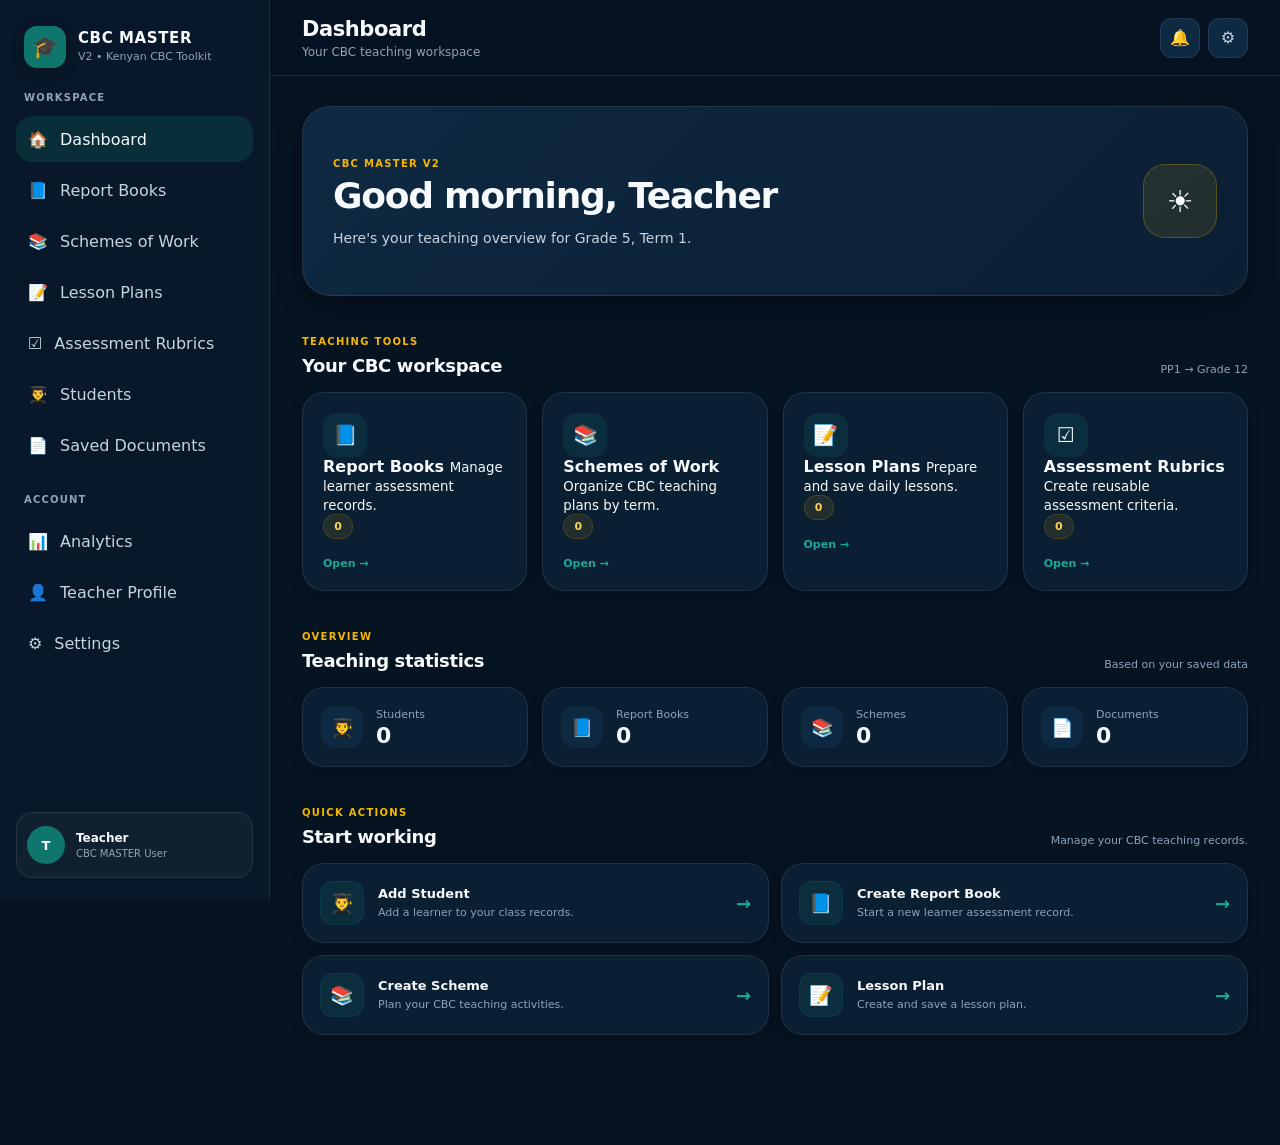
==== commit df4de741: "Strengthen CBC Master V2 privacy and HTML security foundation" ====
--- a/index.html
+++ b/index.html
@@ -5,7 +5,8 @@
 
   <!-- =========================================================
        CBC MASTER V2
-       Kenyan CBC Toolkit • PP1 to Grade 12
+       Kenyan CBC Teacher Toolkit
+       Privacy-First • Offline-First PWA
        ========================================================= -->
 
   <meta charset="utf-8">
@@ -14,38 +15,72 @@
     name="viewport"
     content="width=device-width,
              initial-scale=1,
-             viewport-fit=cover"
-  >
+             viewport-fit=cover">
 
   <meta
     name="theme-color"
-    content="#0B1F33"
-  >
+    content="#0B1F33">
 
   <meta
     name="description"
-    content="CBC MASTER V2 — Kenyan CBC Toolkit for PP1 to Grade 12."
-  >
+    content="CBC MASTER V2 — Private, offline-first Kenyan CBC teacher toolkit for PP1 to Grade 12.">
+
+  <!-- =========================================================
+       MOBILE / PWA
+       ========================================================= -->
 
   <meta
     name="mobile-web-app-capable"
-    content="yes"
-  >
+    content="yes">
 
   <meta
     name="apple-mobile-web-app-capable"
-    content="yes"
-  >
+    content="yes">
 
   <meta
     name="apple-mobile-web-app-status-bar-style"
-    content="black-translucent"
-  >
+    content="black-translucent">
 
   <meta
     name="apple-mobile-web-app-title"
-    content="CBC MASTER"
-  >
+    content="CBC MASTER">
+
+  <!-- =========================================================
+       PRIVACY
+       ========================================================= -->
+
+  <meta
+    name="referrer"
+    content="no-referrer">
+
+  <!-- =========================================================
+       CONTENT SECURITY POLICY
+       =========================================================
+       CBC MASTER currently uses only local application resources.
+       No external scripts, analytics, advertising or tracking.
+       ========================================================= -->
+
+  <meta
+    http-equiv="Content-Security-Policy"
+    content="
+      default-src 'self';
+      script-src 'self';
+      style-src 'self';
+      img-src 'self' data:;
+      font-src 'self';
+      connect-src 'self';
+      worker-src 'self';
+      manifest-src 'self';
+      object-src 'none';
+      base-uri 'self';
+      form-action 'self';
+      frame-ancestors 'none';
+      upgrade-insecure-requests;
+    ">
+
+  <!-- =========================================================
+       TITLE
+       ========================================================= -->
 
   <title>CBC MASTER V2</title>
 
@@ -56,13 +91,11 @@
   <link
     rel="icon"
     type="image/png"
-    href="icons/icon-192.png"
-  >
+    href="icons/icon-192.png">
 
   <link
     rel="apple-touch-icon"
-    href="icons/icon-192.png"
-  >
+    href="icons/icon-192.png">
 
   <!-- =========================================================
        STYLES
@@ -70,31 +103,27 @@
 
   <link
     rel="stylesheet"
-    href="css/app.css"
-  >
+    href="css/app.css">
 
   <!-- =========================================================
-       PWA
+       PWA MANIFEST
        ========================================================= -->
 
   <link
     rel="manifest"
-    href="manifest.json"
-  >
+    href="manifest.json">
 
 </head>
 
-
 <body>
 
   <!-- =========================================================
-       APP
+       APPLICATION
        ========================================================= -->
 
   <div id="app">
 
     <div class="app-shell">
-
 
       <!-- =====================================================
            SIDEBAR
@@ -103,14 +132,15 @@
       <aside
         class="sidebar"
         id="sidebar"
-        aria-label="Main navigation"
-      >
+        aria-label="Main navigation">
 
         <!-- Brand -->
 
         <div class="sidebar-brand">
 
-          <div class="brand-mark">
+          <div
+            class="brand-mark"
+            aria-hidden="true">
             🎓
           </div>
 
@@ -129,29 +159,25 @@
         </div>
 
 
-        <!-- Workspace Navigation -->
+        <!-- ===================================================
+             WORKSPACE NAVIGATION
+             =================================================== -->
 
         <nav
           class="sidebar-nav"
-          aria-label="Workspace"
-        >
+          aria-label="Workspace">
 
           <p class="nav-label">
             WORKSPACE
           </p>
 
-
           <button
             class="nav-item active"
             type="button"
-            data-page="dashboard"
-          >
-
-            <span class="nav-icon">
-              🏠
-            </span>
-
-            <span class="nav-text">
+            data-page="dashboard">
+
+            🏠
+            <span>
               Dashboard
             </span>
 
@@ -161,14 +187,10 @@
           <button
             class="nav-item"
             type="button"
-            data-page="report-books"
-          >
-
-            <span class="nav-icon">
-              📘
-            </span>
-
-            <span class="nav-text">
+            data-page="report-books">
+
+            📘
+            <span>
               Report Books
             </span>
 
@@ -178,14 +200,10 @@
           <button
             class="nav-item"
             type="button"
-            data-page="schemes"
-          >
-
-            <span class="nav-icon">
-              📚
-            </span>
-
-            <span class="nav-text">
+            data-page="schemes">
+
+            📚
+            <span>
               Schemes of Work
             </span>
 
@@ -195,14 +213,10 @@
           <button
             class="nav-item"
             type="button"
-            data-page="lesson-plans"
-          >
-
-            <span class="nav-icon">
-              📝
-            </span>
-
-            <span class="nav-text">
+            data-page="lesson-plans">
+
+            📝
+            <span>
               Lesson Plans
             </span>
 
@@ -212,14 +226,10 @@
           <button
             class="nav-item"
             type="button"
-            data-page="rubrics"
-          >
-
-            <span class="nav-icon">
-              ☑️
-            </span>
-
-            <span class="nav-text">
+            data-page="rubrics">
+
+            ☑️
+            <span>
               Assessment Rubrics
             </span>
 
@@ -229,14 +239,10 @@
           <button
             class="nav-item"
             type="button"
-            data-page="students"
-          >
-
-            <span class="nav-icon">
-              👨‍🎓
-            </span>
-
-            <span class="nav-text">
+            data-page="students">
+
+            👨‍🎓
+            <span>
               Students
             </span>
 
@@ -246,14 +252,10 @@
           <button
             class="nav-item"
             type="button"
-            data-page="documents"
-          >
-
-            <span class="nav-icon">
-              📄
-            </span>
-
-            <span class="nav-text">
+            data-page="documents">
+
+            📄
+            <span>
               Saved Documents
             </span>
 
@@ -262,12 +264,13 @@
         </nav>
 
 
-        <!-- Account Navigation -->
+        <!-- ===================================================
+             ACCOUNT NAVIGATION
+             =================================================== -->
 
         <nav
           class="sidebar-nav sidebar-nav-account"
-          aria-label="Account"
-        >
+          aria-label="Account">
 
           <p class="nav-label">
             ACCOUNT
@@ -277,14 +280,10 @@
           <button
             class="nav-item"
             type="button"
-            data-page="analytics"
-          >
-
-            <span class="nav-icon">
-              📊
-            </span>
-
-            <span class="nav-text">
+            data-page="analytics">
+
+            📊
+            <span>
               Analytics
             </span>
 
@@ -294,14 +293,10 @@
           <button
             class="nav-item"
             type="button"
-            data-page="profile"
-          >
-
-            <span class="nav-icon">
-              👤
-            </span>
-
-            <span class="nav-text">
+            data-page="profile">
+
+            👤
+            <span>
               Teacher Profile
             </span>
 
@@ -311,14 +306,10 @@
           <button
             class="nav-item"
             type="button"
-            data-page="settings"
-          >
-
-            <span class="nav-icon">
-              ⚙️
-            </span>
-
-            <span class="nav-text">
+            data-page="settings">
+
+            ⚙️
+            <span>
               Settings
             </span>
 
@@ -327,16 +318,21 @@
         </nav>
 
 
-        <!-- Sidebar Profile -->
+        <!-- ===================================================
+             SIDEBAR PROFILE
+             =================================================== -->
 
         <div class="sidebar-profile">
 
           <div
             class="profile-avatar"
             id="sidebarProfileAvatar"
-          >
+            aria-hidden="true">
+
             T
-          </div>
+
+          </div>
+
 
           <div class="profile-info">
 
@@ -356,11 +352,10 @@
 
 
       <!-- =====================================================
-           MAIN
+           MAIN CONTENT
            ===================================================== -->
 
       <main class="main-content">
-
 
         <!-- ===================================================
              TOP HEADER
@@ -388,9 +383,10 @@
               type="button"
               id="notificationButton"
               aria-label="Notifications"
-              title="Notifications"
-            >
+              title="Notifications">
+
               🔔
+
             </button>
 
 
@@ -399,9 +395,10 @@
               type="button"
               id="settingsButton"
               aria-label="Settings"
-              title="Settings"
-            >
+              title="Settings">
+
               ⚙️
+
             </button>
 
           </div>
@@ -415,18 +412,16 @@
 
         <section
           class="content"
-          id="pageContainer"
-        >
+          id="pageContainer">
 
 
           <!-- =================================================
-               HOME / DASHBOARD
+               DASHBOARD
                ================================================= -->
 
           <div
             class="app-page"
-            id="dashboardPage"
-          >
+            id="dashboardPage">
 
 
             <!-- ===============================================
@@ -443,16 +438,18 @@
 
                 <h2
                   class="welcome-title"
-                  id="welcomeTitle"
-                >
+                  id="welcomeTitle">
+
                   Good morning, Teacher
+
                 </h2>
 
                 <p
                   class="welcome-text"
-                  id="welcomeText"
-                >
+                  id="welcomeText">
+
                   Here's your teaching overview for today.
+
                 </p>
 
               </div>
@@ -460,16 +457,17 @@
 
               <div
                 class="welcome-badge"
-                aria-hidden="true"
-              >
+                aria-hidden="true">
+
                 ☀️
+
               </div>
 
             </section>
 
 
             <!-- ===============================================
-                 CBC MODULES
+                 TEACHING TOOLS
                  =============================================== -->
 
             <section class="dashboard-section">
@@ -503,74 +501,88 @@
                 <button
                   class="dashboard-card"
                   type="button"
-                  data-module="report-books"
-                >
-
-                  <div class="dashboard-card-top">
-
-                    <span class="dashboard-card-icon">
-                      📘
-                    </span>
-
-                    <span
-                      class="dashboard-card-count"
-                      data-count="report-books"
-                    >
-                      0
-                    </span>
-
-                  </div>
-
-                  <h3>
-                    Report Books
-                  </h3>
-
-                  <p>
-                    Manage learner assessment records,
-                    grades and report information.
-                  </p>
-
-                  <span class="dashboard-card-link">
-                    Open Report Books →
+                  data-module="report-books">
+
+                  <span
+                    class="dashboard-card-icon"
+                    aria-hidden="true">
+
+                    📘
+
+                  </span>
+
+                  <span class="dashboard-card-content">
+
+                    <strong>
+                      Report Books
+                    </strong>
+
+                    <small>
+                      Manage learner assessment records.
+                    </small>
+
+                  </span>
+
+                  <span
+                    class="dashboard-card-count"
+                    data-count="report-books">
+
+                    0
+
+                  </span>
+
+                  <span
+                    class="dashboard-card-link"
+                    aria-hidden="true">
+
+                    Open →
+
                   </span>
 
                 </button>
 
 
-                <!-- Schemes of Work -->
+                <!-- Schemes -->
 
                 <button
                   class="dashboard-card"
                   type="button"
-                  data-module="schemes"
-                >
-
-                  <div class="dashboard-card-top">
-
-                    <span class="dashboard-card-icon">
-                      📚
-                    </span>
-
-                    <span
-                      class="dashboard-card-count"
-                      data-count="schemes"
-                    >
-                      0
-                    </span>
-
-                  </div>
-
-                  <h3>
-                    Schemes of Work
-                  </h3>
-
-                  <p>
-                    Organise CBC learning outcomes,
-                    activities and teaching plans.
-                  </p>
-
-                  <span class="dashboard-card-link">
-                    Open Schemes →
+                  data-module="schemes">
+
+                  <span
+                    class="dashboard-card-icon"
+                    aria-hidden="true">
+
+                    📚
+
+                  </span>
+
+                  <span class="dashboard-card-content">
+
+                    <strong>
+                      Schemes of Work
+                    </strong>
+
+                    <small>
+                      Organize CBC teaching plans by term.
+                    </small>
+
+                  </span>
+
+                  <span
+                    class="dashboard-card-count"
+                    data-count="schemes">
+
+                    0
+
+                  </span>
+
+                  <span
+                    class="dashboard-card-link"
+                    aria-hidden="true">
+
+                    Open →
+
                   </span>
 
                 </button>
@@ -581,86 +593,99 @@
                 <button
                   class="dashboard-card"
                   type="button"
-                  data-module="lesson-plans"
-                >
-
-                  <div class="dashboard-card-top">
-
-                    <span class="dashboard-card-icon">
-                      📝
-                    </span>
-
-                    <span
-                      class="dashboard-card-count"
-                      data-count="lesson-plans"
-                    >
-                      0
-                    </span>
-
-                  </div>
-
-                  <h3>
-                    Lesson Plans
-                  </h3>
-
-                  <p>
-                    Create, save and organise daily
-                    CBC lesson plans.
-                  </p>
-
-                  <span class="dashboard-card-link">
-                    Open Lesson Plans →
+                  data-module="lesson-plans">
+
+                  <span
+                    class="dashboard-card-icon"
+                    aria-hidden="true">
+
+                    📝
+
+                  </span>
+
+                  <span class="dashboard-card-content">
+
+                    <strong>
+                      Lesson Plans
+                    </strong>
+
+                    <small>
+                      Prepare and save daily lessons.
+                    </small>
+
+                  </span>
+
+                  <span
+                    class="dashboard-card-count"
+                    data-count="lesson-plans">
+
+                    0
+
+                  </span>
+
+                  <span
+                    class="dashboard-card-link"
+                    aria-hidden="true">
+
+                    Open →
+
                   </span>
 
                 </button>
 
 
-                <!-- Assessment Rubrics -->
+                <!-- Rubrics -->
 
                 <button
                   class="dashboard-card"
                   type="button"
-                  data-module="rubrics"
-                >
-
-                  <div class="dashboard-card-top">
-
-                    <span class="dashboard-card-icon">
-                      ☑️
-                    </span>
-
-                    <span
-                      class="dashboard-card-count"
-                      data-count="rubrics"
-                    >
-                      0
-                    </span>
-
-                  </div>
-
-                  <h3>
-                    Assessment Rubrics
-                  </h3>
-
-                  <p>
-                    Build and save competency-based
-                    assessment rubrics.
-                  </p>
-
-                  <span class="dashboard-card-link">
-                    Open Rubrics →
+                  data-module="rubrics">
+
+                  <span
+                    class="dashboard-card-icon"
+                    aria-hidden="true">
+
+                    ☑️
+
+                  </span>
+
+                  <span class="dashboard-card-content">
+
+                    <strong>
+                      Assessment Rubrics
+                    </strong>
+
+                    <small>
+                      Create reusable assessment criteria.
+                    </small>
+
+                  </span>
+
+                  <span
+                    class="dashboard-card-count"
+                    data-count="rubrics">
+
+                    0
+
+                  </span>
+
+                  <span
+                    class="dashboard-card-link"
+                    aria-hidden="true">
+
+                    Open →
+
                   </span>
 
                 </button>
 
-
               </div>
 
             </section>
 
 
             <!-- ===============================================
-                 OVERVIEW STATISTICS
+                 STATISTICS
                  =============================================== -->
 
             <section class="dashboard-section">
@@ -693,8 +718,12 @@
 
                 <article class="stat-card">
 
-                  <div class="stat-icon">
+                  <div
+                    class="stat-icon"
+                    aria-hidden="true">
+
                     👨‍🎓
+
                   </div>
 
                   <div class="stat-content">
@@ -716,8 +745,12 @@
 
                 <article class="stat-card">
 
-                  <div class="stat-icon">
+                  <div
+                    class="stat-icon"
+                    aria-hidden="true">
+
                     📘
+
                   </div>
 
                   <div class="stat-content">
@@ -739,8 +772,12 @@
 
                 <article class="stat-card">
 
-                  <div class="stat-icon">
+                  <div
+                    class="stat-icon"
+                    aria-hidden="true">
+
                     📚
+
                   </div>
 
                   <div class="stat-content">
@@ -762,8 +799,12 @@
 
                 <article class="stat-card">
 
-                  <div class="stat-icon">
+                  <div
+                    class="stat-icon"
+                    aria-hidden="true">
+
                     📄
+
                   </div>
 
                   <div class="stat-content">
@@ -780,7 +821,6 @@
 
                 </article>
 
-
               </div>
 
             </section>
@@ -821,11 +861,14 @@
                 <button
                   class="quick-action-card"
                   type="button"
-                  data-action="add-student"
-                >
-
-                  <span class="quick-action-icon">
+                  data-action="add-student">
+
+                  <span
+                    class="quick-action-icon"
+                    aria-hidden="true">
+
                     👨‍🎓
+
                   </span>
 
                   <span class="quick-action-content">
@@ -840,8 +883,12 @@
 
                   </span>
 
-                  <span class="quick-action-arrow">
+                  <span
+                    class="quick-action-arrow"
+                    aria-hidden="true">
+
                     →
+
                   </span>
 
                 </button>
@@ -852,11 +899,14 @@
                 <button
                   class="quick-action-card"
                   type="button"
-                  data-action="create-report-book"
-                >
-
-                  <span class="quick-action-icon">
+                  data-action="create-report-book">
+
+                  <span
+                    class="quick-action-icon"
+                    aria-hidden="true">
+
                     📘
+
                   </span>
 
                   <span class="quick-action-content">
@@ -871,8 +921,12 @@
 
                   </span>
 
-                  <span class="quick-action-arrow">
+                  <span
+                    class="quick-action-arrow"
+                    aria-hidden="true">
+
                     →
+
                   </span>
 
                 </button>
@@ -883,11 +937,14 @@
                 <button
                   class="quick-action-card"
                   type="button"
-                  data-action="create-scheme"
-                >
-
-                  <span class="quick-action-icon">
+                  data-action="create-scheme">
+
+                  <span
+                    class="quick-action-icon"
+                    aria-hidden="true">
+
                     📚
+
                   </span>
 
                   <span class="quick-action-content">
@@ -902,23 +959,30 @@
 
                   </span>
 
-                  <span class="quick-action-arrow">
+                  <span
+                    class="quick-action-arrow"
+                    aria-hidden="true">
+
                     →
+
                   </span>
 
                 </button>
 
 
-                <!-- Create Lesson Plan -->
+                <!-- Lesson Plan -->
 
                 <button
                   class="quick-action-card"
                   type="button"
-                  data-action="create-lesson-plan"
-                >
-
-                  <span class="quick-action-icon">
+                  data-action="create-lesson-plan">
+
+                  <span
+                    class="quick-action-icon"
+                    aria-hidden="true">
+
                     📝
+
                   </span>
 
                   <span class="quick-action-content">
@@ -933,17 +997,19 @@
 
                   </span>
 
-                  <span class="quick-action-arrow">
+                  <span
+                    class="quick-action-arrow"
+                    aria-hidden="true">
+
                     →
+
                   </span>
 
                 </button>
 
-
               </div>
 
             </section>
-
 
           </div>
 
@@ -954,19 +1020,17 @@
 
           <div
             class="app-page page-hidden"
-            id="reportBooksPage"
-          >
+            id="reportBooksPage">
           </div>
 
 
           <!-- =================================================
-               SCHEMES OF WORK
+               SCHEMES
                ================================================= -->
 
           <div
             class="app-page page-hidden"
-            id="schemesPage"
-          >
+            id="schemesPage">
           </div>
 
 
@@ -976,19 +1040,17 @@
 
           <div
             class="app-page page-hidden"
-            id="lessonPlansPage"
-          >
+            id="lessonPlansPage">
           </div>
 
 
           <!-- =================================================
-               ASSESSMENT RUBRICS
+               RUBRICS
                ================================================= -->
 
           <div
             class="app-page page-hidden"
-            id="rubricsPage"
-          >
+            id="rubricsPage">
           </div>
 
 
@@ -998,19 +1060,17 @@
 
           <div
             class="app-page page-hidden"
-            id="studentsPage"
-          >
+            id="studentsPage">
           </div>
 
 
           <!-- =================================================
-               SAVED DOCUMENTS
+               DOCUMENTS
                ================================================= -->
 
           <div
             class="app-page page-hidden"
-            id="documentsPage"
-          >
+            id="documentsPage">
           </div>
 
 
@@ -1020,19 +1080,17 @@
 
           <div
             class="app-page page-hidden"
-            id="analyticsPage"
-          >
+            id="analyticsPage">
           </div>
 
 
           <!-- =================================================
-               TEACHER PROFILE
+               PROFILE
                ================================================= -->
 
           <div
             class="app-page page-hidden"
-            id="profilePage"
-          >
+            id="profilePage">
           </div>
 
 
@@ -1042,10 +1100,8 @@
 
           <div
             class="app-page page-hidden"
-            id="settingsPage"
-          >
-          </div>
-
+            id="settingsPage">
+          </div>
 
         </section>
 
@@ -1056,17 +1112,15 @@
 
         <nav
           class="bottom-nav"
-          aria-label="Mobile navigation"
-        >
+          aria-label="Mobile navigation">
 
 
           <button
             class="bottom-nav-item active"
             type="button"
-            data-page="dashboard"
-          >
-
-            <span class="bottom-nav-icon">
+            data-page="dashboard">
+
+            <span aria-hidden="true">
               🏠
             </span>
 
@@ -1080,10 +1134,9 @@
           <button
             class="bottom-nav-item"
             type="button"
-            data-page="documents"
-          >
-
-            <span class="bottom-nav-icon">
+            data-page="documents">
+
+            <span aria-hidden="true">
               📄
             </span>
 
@@ -1097,10 +1150,9 @@
           <button
             class="bottom-nav-item"
             type="button"
-            data-page="analytics"
-          >
-
-            <span class="bottom-nav-icon">
+            data-page="analytics">
+
+            <span aria-hidden="true">
               📊
             </span>
 
@@ -1114,10 +1166,9 @@
           <button
             class="bottom-nav-item"
             type="button"
-            data-page="profile"
-          >
-
-            <span class="bottom-nav-icon">
+            data-page="profile">
+
+            <span aria-hidden="true">
               👤
             </span>
 
@@ -1127,10 +1178,8 @@
 
           </button>
 
-
         </nav>
 
-
       </main>
 
     </div>
@@ -1139,13 +1188,26 @@
 
 
   <!-- =========================================================
-       JAVASCRIPT
+       TOAST
+       ========================================================= -->
+
+  <div
+    id="cbcToast"
+    class="toast"
+    role="status"
+    aria-live="polite"
+    aria-atomic="true">
+  </div>
+
+
+  <!-- =========================================================
+       APPLICATION JAVASCRIPT
        ========================================================= -->
 
   <script
     src="js/app.js"
-    defer
-  ></script>
+    defer>
+  </script>
 
 </body>
 
--- a/css/app.css
+++ b/css/app.css
@@ -1,6 +1,6 @@
 /* =========================================================
    CBC MASTER V2
-   APP FOUNDATION
+   APP CSS FOUNDATION
    Kenyan CBC Toolkit • PP1 to Grade 12
    ========================================================= */
 
@@ -12,6 +12,7 @@
 :root {
 
   /* --- Brand --- */
+
   --navy-950: #061321;
   --navy-900: #08182a;
   --navy-850: #0b1f33;
@@ -26,45 +27,66 @@
   --gold-500: #f5b700;
   --gold-300: #ffd45a;
 
+
   /* --- Surfaces --- */
+
   --surface: #0b1f33;
   --surface-2: #0e2942;
   --surface-3: #123452;
   --surface-soft: #102a43;
 
+
   /* --- Text --- */
+
   --text-primary: #f7fafc;
   --text-secondary: #c8d3df;
   --text-muted: #8fa4b8;
   --text-dark: #102033;
 
+
   /* --- Borders --- */
+
   --border: rgba(255, 255, 255, 0.09);
   --border-strong: rgba(255, 255, 255, 0.15);
 
-  /* --- States --- */
+
+  /* --- Status --- */
+
   --success: #39c98a;
   --warning: #f5b700;
   --danger: #ef6b73;
   --info: #5ca9ff;
 
+
   /* --- Layout --- */
+
   --sidebar-width: 270px;
   --header-height: 76px;
   --bottom-nav-height: 72px;
 
+
   /* --- Radius --- */
+
   --radius-sm: 10px;
   --radius-md: 16px;
   --radius-lg: 22px;
   --radius-xl: 28px;
 
+
   /* --- Shadows --- */
-  --shadow-sm: 0 4px 14px rgba(0, 0, 0, 0.18);
-  --shadow-md: 0 10px 28px rgba(0, 0, 0, 0.24);
-  --shadow-lg: 0 18px 45px rgba(0, 0, 0, 0.30);
+
+  --shadow-sm:
+    0 4px 14px rgba(0, 0, 0, 0.18);
+
+  --shadow-md:
+    0 10px 28px rgba(0, 0, 0, 0.24);
+
+  --shadow-lg:
+    0 18px 45px rgba(0, 0, 0, 0.30);
+
 
   /* --- Motion --- */
+
   --transition-fast: 150ms ease;
   --transition: 220ms ease;
 }
@@ -80,18 +102,18 @@
   box-sizing: border-box;
 }
 
+
 html {
   min-height: 100%;
   scroll-behavior: smooth;
 }
 
+
 body {
+  margin: 0;
   min-height: 100%;
-  margin: 0;
-
   background: var(--navy-950);
   color: var(--text-primary);
-
   font-family:
     Inter,
     ui-sans-serif,
@@ -101,42 +123,39 @@
     "Segoe UI",
     sans-serif;
 
-  font-size: 15px;
-  line-height: 1.5;
-
   -webkit-font-smoothing: antialiased;
   text-rendering: optimizeLegibility;
 }
 
+
 button,
 input,
-select,
-textarea {
+textarea,
+select {
   font: inherit;
 }
 
+
 button {
-  color: inherit;
-}
-
-button,
-a {
-  -webkit-tap-highlight-color: transparent;
-}
+  border: 0;
+}
+
 
 button:focus-visible,
 a:focus-visible,
 input:focus-visible,
-select:focus-visible,
-textarea:focus-visible {
+textarea:focus-visible,
+select:focus-visible {
   outline: 3px solid rgba(245, 183, 0, 0.45);
-  outline-offset: 2px;
-}
-
-img {
+  outline-offset: 3px;
+}
+
+
+img,
+svg {
   max-width: 100%;
-  display: block;
-}
+}
+
 
 h1,
 h2,
@@ -146,10 +165,6 @@
   margin-top: 0;
 }
 
-button {
-  border: 0;
-}
-
 
 /* =========================================================
    3. APP SHELL
@@ -159,9 +174,9 @@
   min-height: 100vh;
 }
 
+
 .app-shell {
   min-height: 100vh;
-  display: flex;
   background: var(--navy-950);
 }
 
@@ -179,60 +194,66 @@
   display: flex;
   flex-direction: column;
 
-  background:
-    linear-gradient(
-      180deg,
-      var(--navy-850) 0%,
-      var(--navy-950) 100%
-    );
-
+  padding: 22px 16px;
+
+  background: var(--navy-900);
   border-right: 1px solid var(--border);
 
   z-index: 100;
 }
 
 
-/* --- Brand --- */
+/* =========================================================
+   5. BRAND
+   ========================================================= */
 
 .sidebar-brand {
-  min-height: 88px;
-
   display: flex;
   align-items: center;
   gap: 12px;
 
-  padding: 20px 20px;
-
-  border-bottom: 1px solid var(--border);
-}
-
-.brand-icon {
-  width: 44px;
-  height: 44px;
-
-  flex: 0 0 44px;
+  padding: 4px 8px 24px;
+}
+
+
+.brand-mark {
+  width: 42px;
+  height: 42px;
 
   display: grid;
   place-items: center;
 
-  background: var(--gold-500);
-  color: var(--navy-950);
-
+  flex: 0 0 42px;
+
+  background: var(--teal-700);
   border-radius: 13px;
 
-  font-size: 22px;
+  font-size: 21px;
 
   box-shadow: var(--shadow-sm);
 }
 
-.brand-title {
-  font-size: 16px;
+
+.brand-text {
+  min-width: 0;
+
+  display: flex;
+  flex-direction: column;
+}
+
+
+.brand-text strong {
+  color: var(--text-primary);
+
+  font-size: 15px;
   font-weight: 800;
+
   letter-spacing: 0.04em;
 }
 
-.brand-subtitle {
-  margin-top: 2px;
+
+.brand-text span {
+  margin-top: 3px;
 
   color: var(--text-muted);
 
@@ -241,10 +262,25 @@
 }
 
 
-/* --- Sidebar section --- */
-
-.sidebar-section-title {
-  padding: 20px 20px 8px;
+/* =========================================================
+   6. SIDEBAR NAVIGATION
+   ========================================================= */
+
+.sidebar-nav {
+  display: flex;
+  flex-direction: column;
+
+  gap: 5px;
+}
+
+
+.sidebar-nav-account {
+  margin-top: 26px;
+}
+
+
+.nav-label {
+  margin: 0 8px 8px;
 
   color: var(--text-muted);
 
@@ -252,166 +288,157 @@
   font-weight: 800;
 
   letter-spacing: 0.12em;
-  text-transform: uppercase;
-}
-
-
-/* --- Navigation --- */
-
-.sidebar-nav {
-  padding: 0 12px;
-
-  overflow-y: auto;
-  scrollbar-width: thin;
-}
-
-.sidebar-link {
+}
+
+
+.nav-item {
   width: 100%;
-
-  min-height: 46px;
 
   display: flex;
   align-items: center;
   gap: 12px;
 
-  margin-bottom: 4px;
-  padding: 10px 12px;
+  min-height: 46px;
+
+  padding: 0 12px;
 
   background: transparent;
   color: var(--text-secondary);
 
-  border-radius: 13px;
+  border-radius: var(--radius-md);
 
   text-align: left;
+
   cursor: pointer;
 
   transition:
     background var(--transition),
     color var(--transition),
-    transform var(--transition);
-}
-
-.sidebar-link:hover {
+    transform var(--transition-fast);
+}
+
+
+.nav-item:hover {
   background: rgba(255, 255, 255, 0.055);
   color: var(--text-primary);
 }
 
-.sidebar-link:active {
+
+.nav-item:active {
   transform: scale(0.985);
 }
 
-.sidebar-link.active {
-  background: rgba(245, 183, 0, 0.12);
-  color: var(--gold-300);
-}
-
-.sidebar-link-icon {
-  width: 28px;
-
-  flex: 0 0 28px;
-
-  display: grid;
-  place-items: center;
-
-  font-size: 18px;
-}
-
-.sidebar-link-label {
+
+.nav-item.active {
+  background: rgba(15, 118, 110, 0.22);
+  color: var(--text-primary);
+}
+
+
+.nav-icon {
+  width: 24px;
+
+  display: inline-flex;
+  justify-content: center;
+
+  font-size: 17px;
+}
+
+
+.nav-text {
   font-size: 13px;
   font-weight: 650;
 }
 
 
 /* =========================================================
-   5. SIDEBAR PROFILE
-   ========================================================= */
-
-.sidebar-footer {
+   7. SIDEBAR PROFILE
+   ========================================================= */
+
+.sidebar-profile {
   margin-top: auto;
 
-  padding: 14px;
-
-  border-top: 1px solid var(--border);
-}
-
-.profile-mini {
   display: flex;
   align-items: center;
   gap: 11px;
 
-  padding: 10px;
-
-  border-radius: 14px;
+  padding: 13px 10px;
 
   background: rgba(255, 255, 255, 0.035);
-}
+
+  border: 1px solid var(--border);
+  border-radius: var(--radius-md);
+}
+
 
 .profile-avatar {
   width: 38px;
   height: 38px;
 
-  flex: 0 0 38px;
-
   display: grid;
   place-items: center;
 
+  flex: 0 0 38px;
+
   background: var(--teal-700);
   color: white;
 
   border-radius: 50%;
 
+  font-size: 13px;
   font-weight: 800;
 }
+
 
 .profile-info {
   min-width: 0;
-}
-
-.profile-name {
+
+  display: flex;
+  flex-direction: column;
+}
+
+
+.profile-info strong {
   overflow: hidden;
 
   color: var(--text-primary);
 
-  font-size: 13px;
-  font-weight: 750;
+  font-size: 12px;
 
   white-space: nowrap;
   text-overflow: ellipsis;
 }
 
-.profile-role {
-  margin-top: 2px;
+
+.profile-info span {
+  margin-top: 3px;
+
+  overflow: hidden;
 
   color: var(--text-muted);
 
   font-size: 10px;
-}
-
-
-/* =========================================================
-   6. MAIN AREA
-   ========================================================= */
-
-.main {
-  min-width: 0;
+
+  white-space: nowrap;
+  text-overflow: ellipsis;
+}
+
+
+/* =========================================================
+   8. MAIN CONTENT
+   ========================================================= */
+
+.main-content {
   min-height: 100vh;
 
-  flex: 1;
-
   margin-left: var(--sidebar-width);
 
-  background:
-    radial-gradient(
-      circle at top right,
-      rgba(15, 118, 110, 0.10),
-      transparent 34%
-    ),
-    var(--navy-950);
-}
-
-
-/* =========================================================
-   7. TOP HEADER
+  background: var(--navy-950);
+}
+
+
+/* =========================================================
+   9. TOP HEADER
    ========================================================= */
 
 .top-header {
@@ -424,36 +451,44 @@
   align-items: center;
   justify-content: space-between;
 
-  padding: 0 30px;
-
-  background: rgba(6, 19, 33, 0.92);
+  padding: 0 32px;
+
+  background: rgba(6, 19, 33, 0.94);
 
   border-bottom: 1px solid var(--border);
 
-  backdrop-filter: blur(16px);
-  -webkit-backdrop-filter: blur(16px);
+  backdrop-filter: blur(14px);
+  -webkit-backdrop-filter: blur(14px);
 
   z-index: 80;
 }
 
-.header-page-title {
+
+.header-title {
   min-width: 0;
-
-  display: flex;
-  flex-direction: column;
-  gap: 2px;
-}
-
-.header-page-title strong {
-  font-size: 17px;
+}
+
+
+.header-title h1 {
+  margin: 0;
+
+  color: var(--text-primary);
+
+  font-size: 21px;
   font-weight: 800;
-}
-
-.header-page-title span {
+
+  letter-spacing: -0.02em;
+}
+
+
+.header-title p {
+  margin: 4px 0 0;
+
   color: var(--text-muted);
 
-  font-size: 11px;
-}
+  font-size: 12px;
+}
+
 
 .header-actions {
   display: flex;
@@ -461,14 +496,15 @@
   gap: 8px;
 }
 
+
 .icon-button {
-  width: 42px;
-  height: 42px;
+  width: 40px;
+  height: 40px;
 
   display: grid;
   place-items: center;
 
-  background: rgba(255, 255, 255, 0.045);
+  background: var(--surface-2);
   color: var(--text-secondary);
 
   border: 1px solid var(--border);
@@ -480,35 +516,49 @@
   transition:
     background var(--transition),
     color var(--transition),
-    transform var(--transition);
-}
+    border-color var(--transition),
+    transform var(--transition-fast);
+}
+
 
 .icon-button:hover {
-  background: rgba(255, 255, 255, 0.08);
+  background: var(--surface-3);
   color: var(--text-primary);
-}
+
+  border-color: var(--border-strong);
+}
+
 
 .icon-button:active {
-  transform: scale(0.95);
-}
-
-
-/* =========================================================
-   8. CONTENT
+  transform: scale(0.94);
+}
+
+
+/* =========================================================
+   10. PAGE CONTENT
    ========================================================= */
 
 .content {
+  width: min(100%, 1320px);
+
+  margin: 0 auto;
+
+  padding: 30px 32px 110px;
+}
+
+
+.app-page {
   width: 100%;
-  max-width: 1500px;
-
-  margin: 0 auto;
-
-  padding: 30px;
-}
-
-
-/* =========================================================
-   9. WELCOME CARD
+}
+
+
+.page-hidden {
+  display: none !important;
+}
+
+
+/* =========================================================
+   11. WELCOME CARD
    ========================================================= */
 
 .welcome-card {
@@ -517,172 +567,382 @@
   display: flex;
   align-items: center;
   justify-content: space-between;
-  gap: 24px;
+
+  gap: 30px;
 
   padding: 30px;
 
   background:
     linear-gradient(
       135deg,
-      rgba(15, 118, 110, 0.28),
-      rgba(11, 31, 51, 0.95)
+      var(--navy-800),
+      var(--surface)
     );
 
-  border: 1px solid rgba(19, 138, 128, 0.25);
-
+  border: 1px solid var(--border);
   border-radius: var(--radius-xl);
 
   box-shadow: var(--shadow-md);
 
   overflow: hidden;
-
-  position: relative;
-}
-
-.welcome-card::after {
-  content: "";
-
-  position: absolute;
-
-  width: 220px;
-  height: 220px;
-
-  right: -70px;
-  top: -90px;
-
-  border: 1px solid rgba(245, 183, 0, 0.15);
-
-  border-radius: 50%;
-
-  pointer-events: none;
-}
+}
+
 
 .welcome-content {
-  position: relative;
-  z-index: 2;
-}
-
-.welcome-eyebrow {
-  margin-bottom: 7px;
-
-  color: var(--gold-300);
-
-  font-size: 11px;
-  font-weight: 800;
-
-  letter-spacing: 0.12em;
-  text-transform: uppercase;
-}
+  min-width: 0;
+}
+
+
+.section-kicker {
+  display: inline-block;
+
+  margin-bottom: 8px;
+
+  color: var(--gold-500);
+
+  font-size: 10px;
+  font-weight: 850;
+
+  letter-spacing: 0.13em;
+}
+
 
 .welcome-title {
-  margin-bottom: 7px;
-
-  font-size: clamp(25px, 4vw, 38px);
-  line-height: 1.1;
+  margin: 0;
+
+  color: var(--text-primary);
+
+  font-size: clamp(25px, 3vw, 36px);
+
+  line-height: 1.08;
 
   letter-spacing: -0.035em;
 }
 
+
 .welcome-text {
-  margin-bottom: 0;
+  max-width: 650px;
+
+  margin: 12px 0 0;
 
   color: var(--text-secondary);
 
   font-size: 14px;
-}
+  line-height: 1.65;
+}
+
 
 .welcome-badge {
-  width: 76px;
-  height: 76px;
-
-  flex: 0 0 76px;
+  width: 74px;
+  height: 74px;
 
   display: grid;
   place-items: center;
 
-  background: rgba(245, 183, 0, 0.13);
-
-  border: 1px solid rgba(245, 183, 0, 0.24);
+  flex: 0 0 74px;
+
+  background: rgba(245, 183, 0, 0.10);
+
+  border: 1px solid rgba(245, 183, 0, 0.25);
 
   border-radius: 22px;
 
-  font-size: 34px;
-
-  position: relative;
-  z-index: 2;
-}
-
-
-/* =========================================================
-   10. SECTION HEADERS
-   ========================================================= */
-
-.section-header {
-  min-height: 38px;
-
+  font-size: 30px;
+}
+
+
+/* =========================================================
+   12. DASHBOARD SECTIONS
+   ========================================================= */
+
+.dashboard-section {
+  margin-top: 34px;
+}
+
+
+.section-heading {
+  display: flex;
+  align-items: flex-end;
+  justify-content: space-between;
+
+  gap: 20px;
+
+  margin-bottom: 16px;
+}
+
+
+.section-heading h2 {
+  margin: 0;
+
+  color: var(--text-primary);
+
+  font-size: 18px;
+  font-weight: 800;
+
+  letter-spacing: -0.02em;
+}
+
+
+.section-heading p {
+  margin: 0;
+
+  color: var(--text-muted);
+
+  font-size: 11px;
+
+  text-align: right;
+}
+
+
+/* =========================================================
+   13. DASHBOARD MODULE GRID
+   ========================================================= */
+
+.dashboard-grid {
+  display: grid;
+
+  grid-template-columns:
+    repeat(4, minmax(0, 1fr));
+
+  gap: 15px;
+}
+
+
+.dashboard-card {
+  min-width: 0;
+
+  display: flex;
+  flex-direction: column;
+
+  padding: 20px;
+
+  background: var(--surface);
+
+  color: var(--text-primary);
+
+  border: 1px solid var(--border);
+
+  border-radius: var(--radius-lg);
+
+  text-align: left;
+
+  cursor: pointer;
+
+  box-shadow: var(--shadow-sm);
+
+  transition:
+    transform var(--transition),
+    background var(--transition),
+    border-color var(--transition),
+    box-shadow var(--transition);
+}
+
+
+.dashboard-card:hover {
+  background: var(--surface-2);
+
+  border-color: var(--border-strong);
+
+  transform: translateY(-3px);
+
+  box-shadow: var(--shadow-md);
+}
+
+
+.dashboard-card:active {
+  transform: translateY(-1px);
+}
+
+
+.dashboard-card-top {
   display: flex;
   align-items: center;
   justify-content: space-between;
 
-  gap: 15px;
-
-  margin-top: 30px;
-  margin-bottom: 14px;
-}
-
-.section-title {
+  gap: 12px;
+
+  margin-bottom: 18px;
+}
+
+
+.dashboard-card-icon {
+  width: 44px;
+  height: 44px;
+
+  display: grid;
+  place-items: center;
+
+  background: rgba(15, 118, 110, 0.18);
+
+  border-radius: 14px;
+
+  font-size: 20px;
+}
+
+
+.dashboard-card-count {
+  min-width: 30px;
+
+  padding: 5px 8px;
+
+  background: rgba(245, 183, 0, 0.10);
+
+  color: var(--gold-300);
+
+  border: 1px solid rgba(245, 183, 0, 0.16);
+
+  border-radius: 999px;
+
+  font-size: 11px;
+  font-weight: 800;
+
+  text-align: center;
+}
+
+
+.dashboard-card h3 {
+  margin: 0 0 8px;
+
+  color: var(--text-primary);
+
+  font-size: 15px;
+  font-weight: 750;
+}
+
+
+.dashboard-card p {
+  min-height: 52px;
+
   margin: 0;
 
-  font-size: 18px;
-  font-weight: 800;
-
-  letter-spacing: -0.02em;
-}
-
-.section-action {
   color: var(--text-muted);
 
   font-size: 12px;
-}
-
-
-/* =========================================================
-   11. DASHBOARD MODULE GRID
-   ========================================================= */
-
-.dashboard-grid {
+  line-height: 1.6;
+}
+
+
+.dashboard-card-link {
+  margin-top: 18px;
+
+  color: var(--teal-500);
+
+  font-size: 11px;
+  font-weight: 750;
+}
+
+
+/* =========================================================
+   14. STATISTICS
+   ========================================================= */
+
+.stats-grid {
   display: grid;
 
   grid-template-columns:
     repeat(4, minmax(0, 1fr));
 
-  gap: 15px;
-}
-
-
-/* =========================================================
-   12. DASHBOARD CARD
-   ========================================================= */
-
-.dashboard-card {
+  gap: 14px;
+}
+
+
+.stat-card {
+  min-width: 0;
+
+  display: flex;
+  align-items: center;
+
+  gap: 13px;
+
+  padding: 18px;
+
+  background: var(--surface);
+
+  border: 1px solid var(--border);
+
+  border-radius: var(--radius-lg);
+
+  box-shadow: var(--shadow-sm);
+}
+
+
+.stat-icon {
+  width: 42px;
+  height: 42px;
+
+  display: grid;
+  place-items: center;
+
+  flex: 0 0 42px;
+
+  background: var(--surface-2);
+
+  border-radius: 13px;
+
+  font-size: 18px;
+}
+
+
+.stat-content {
   min-width: 0;
 
   display: flex;
   flex-direction: column;
-  align-items: flex-start;
-
-  min-height: 225px;
-
-  padding: 20px;
+}
+
+
+.stat-content span {
+  color: var(--text-muted);
+
+  font-size: 11px;
+}
+
+
+.stat-content strong {
+  margin-top: 4px;
+
+  color: var(--text-primary);
+
+  font-size: 22px;
+  font-weight: 850;
+
+  line-height: 1;
+}
+
+
+/* =========================================================
+   15. QUICK ACTIONS
+   ========================================================= */
+
+.quick-actions-grid {
+  display: grid;
+
+  grid-template-columns:
+    repeat(2, minmax(0, 1fr));
+
+  gap: 12px;
+}
+
+
+.quick-action-card {
+  width: 100%;
+  min-width: 0;
+
+  display: flex;
+  align-items: center;
+
+  gap: 14px;
+
+  padding: 17px;
 
   background: var(--surface);
 
+  color: var(--text-primary);
+
   border: 1px solid var(--border);
 
   border-radius: var(--radius-lg);
 
-  color: var(--text-primary);
-
   text-align: left;
 
   cursor: pointer;
@@ -690,136 +950,96 @@
   box-shadow: var(--shadow-sm);
 
   transition:
+    background var(--transition),
+    border-color var(--transition),
     transform var(--transition),
-    border-color var(--transition),
-    background var(--transition),
     box-shadow var(--transition);
 }
 
-.dashboard-card:hover {
-  transform: translateY(-3px);
-
+
+.quick-action-card:hover {
   background: var(--surface-2);
 
-  border-color: rgba(245, 183, 0, 0.25);
+  border-color: rgba(19, 138, 128, 0.45);
+
+  transform: translateY(-2px);
 
   box-shadow: var(--shadow-md);
 }
 
-.dashboard-card:active {
-  transform: translateY(-1px);
-}
-
-.card-icon {
-  width: 48px;
-  height: 48px;
+
+.quick-action-card:active {
+  transform: translateY(0);
+}
+
+
+.quick-action-icon {
+  width: 44px;
+  height: 44px;
 
   display: grid;
   place-items: center;
 
-  margin-bottom: 18px;
-
-  background: rgba(15, 118, 110, 0.14);
-
-  border: 1px solid rgba(15, 118, 110, 0.22);
-
-  border-radius: 14px;
-
-  font-size: 22px;
-}
-
-.card-title {
-  margin-bottom: 7px;
-
-  font-size: 15px;
-  font-weight: 800;
-}
-
-.card-description {
-  margin-bottom: 18px;
+  flex: 0 0 44px;
+
+  background: rgba(15, 118, 110, 0.16);
+
+  border: 1px solid rgba(15, 118, 110, 0.18);
+
+  border-radius: 13px;
+
+  font-size: 19px;
+}
+
+
+.quick-action-content {
+  min-width: 0;
+
+  flex: 1;
+
+  display: flex;
+  flex-direction: column;
+}
+
+
+.quick-action-content strong {
+  color: var(--text-primary);
+
+  font-size: 13px;
+  font-weight: 750;
+}
+
+
+.quick-action-content small {
+  margin-top: 4px;
 
   color: var(--text-muted);
 
-  font-size: 12px;
-  line-height: 1.55;
-}
-
-.card-stat {
-  margin-top: auto;
-
-  color: var(--text-muted);
-
   font-size: 11px;
-}
-
-.card-stat strong {
-  margin-right: 4px;
-
-  color: var(--text-primary);
+  line-height: 1.45;
+}
+
+
+.quick-action-arrow {
+  flex: 0 0 auto;
+
+  color: var(--teal-500);
 
   font-size: 18px;
-}
-
-
-/* =========================================================
-   13. QUICK STATISTICS
-   ========================================================= */
-
-.stats-grid {
-  display: grid;
-
-  grid-template-columns:
-    repeat(4, minmax(0, 1fr));
-
-  gap: 15px;
-}
-
-.stat-card {
-  min-height: 145px;
-
-  padding: 20px;
-
-  background: var(--surface);
-
-  border: 1px solid var(--border);
-
-  border-radius: var(--radius-md);
-
-  box-shadow: var(--shadow-sm);
-}
-
-.stat-label {
-  color: var(--text-muted);
-
-  font-size: 11px;
   font-weight: 700;
 
-  text-transform: uppercase;
-  letter-spacing: 0.08em;
-}
-
-.stat-value {
-  margin-top: 9px;
-
-  color: var(--text-primary);
-
-  font-size: 30px;
-  font-weight: 850;
-
-  line-height: 1;
-}
-
-.stat-note {
-  margin-top: 10px;
-
-  color: var(--text-muted);
-
-  font-size: 11px;
-}
-
-
-/* =========================================================
-   14. BOTTOM NAVIGATION
+  transition:
+    transform var(--transition);
+}
+
+
+.quick-action-card:hover .quick-action-arrow {
+  transform: translateX(3px);
+}
+
+
+/* =========================================================
+   16. MOBILE BOTTOM NAVIGATION
    ========================================================= */
 
 .bottom-nav {
@@ -828,71 +1048,55 @@
 
 
 /* =========================================================
-   15. MOBILE NAV INNER
-   ========================================================= */
-
-.bottom-nav-inner {
-  width: 100%;
-  height: 100%;
-
-  display: grid;
-  grid-template-columns: repeat(4, 1fr);
-
-  align-items: stretch;
-}
-
-.bottom-nav-item {
-  display: flex;
-  flex-direction: column;
-  align-items: center;
-  justify-content: center;
-
-  gap: 3px;
-
-  background: transparent;
-  color: var(--text-muted);
-
-  cursor: pointer;
+   17. TOAST
+   ========================================================= */
+
+#cbcToast {
+  position: fixed;
+
+  left: 50%;
+  bottom: 28px;
+
+  z-index: 500;
+
+  max-width: min(90vw, 420px);
+
+  padding: 12px 16px;
+
+  background: var(--surface-3);
+
+  color: var(--text-primary);
+
+  border: 1px solid var(--border-strong);
+
+  border-radius: 13px;
+
+  box-shadow: var(--shadow-lg);
+
+  font-size: 12px;
+  font-weight: 650;
+
+  transform: translate(-50%, 20px);
+
+  opacity: 0;
+
+  pointer-events: none;
 
   transition:
-    color var(--transition),
-    background var(--transition);
-}
-
-.bottom-nav-item.active {
-  color: var(--gold-300);
-}
-
-.bottom-nav-item:active {
-  background: rgba(255, 255, 255, 0.04);
-}
-
-.bottom-nav-icon {
-  font-size: 18px;
-  line-height: 1;
-}
-
-.bottom-nav-label {
-  font-size: 9px;
-  font-weight: 750;
-}
-
-
-/* =========================================================
-   16. EMPTY / HIDDEN PAGES
-   ========================================================= */
-
-[data-page-container-hidden="true"] {
-  display: none;
-}
-
-.page-hidden {
-  display: none !important;
-}
-
-
-/* =========================================================
-   17. SCROLLBARS
+    opacity var(--transition),
+    transform var(--transition);
+}
+
+
+#cbcToast.show {
+  opacity: 1;
+
+  transform: translate(-50%, 0);
+}
+
+
+/* =========================================================
+   18. SCROLLBAR
    ========================================================= */
 
 * {
@@ -900,140 +1104,141 @@
   scrollbar-color: var(--navy-700) transparent;
 }
 
+
 *::-webkit-scrollbar {
-  width: 7px;
-  height: 7px;
-}
+  width: 8px;
+  height: 8px;
+}
+
 
 *::-webkit-scrollbar-track {
   background: transparent;
 }
 
+
 *::-webkit-scrollbar-thumb {
   background: var(--navy-700);
-  border-radius: 20px;
-}
-
-
-/* =========================================================
-   18. TABLET
-   ========================================================= */
-
-@media (max-width: 1180px) {
+
+  border-radius: 999px;
+}
+
+
+*::-webkit-scrollbar-thumb:hover {
+  background: var(--teal-700);
+}
+
+
+/* =========================================================
+   19. TABLET
+   ========================================================= */
+
+@media (max-width: 1100px) {
 
   :root {
     --sidebar-width: 235px;
   }
+
 
   .dashboard-grid {
     grid-template-columns:
       repeat(2, minmax(0, 1fr));
   }
 
+
   .stats-grid {
     grid-template-columns:
       repeat(2, minmax(0, 1fr));
   }
 
-  .content {
-    padding: 24px;
-  }
-
-  .top-header {
-    padding: 0 24px;
-  }
-}
-
-
-/* =========================================================
-   19. MOBILE
-   ========================================================= */
-
-@media (max-width: 760px) {
+}
+
+
+/* =========================================================
+   20. MOBILE
+   ========================================================= */
+
+@media (max-width: 768px) {
 
   :root {
     --bottom-nav-height: 70px;
   }
 
-  body {
-    padding-bottom: var(--bottom-nav-height);
-  }
-
-  .app-shell {
-    display: block;
-  }
-
-  /* Hide desktop sidebar */
 
   .sidebar {
     display: none;
   }
 
-  /* Main becomes full width */
-
-  .main {
-    width: 100%;
-    min-height: 100vh;
-
+
+  .main-content {
     margin-left: 0;
-  }
-
-  /* Header */
+
+    padding-bottom: var(--bottom-nav-height);
+  }
+
 
   .top-header {
-    height: 64px;
+    height: 68px;
 
     padding:
-      0 15px;
-
-    background: rgba(6, 19, 33, 0.96);
-  }
-
-  .header-page-title strong {
-    font-size: 15px;
-  }
-
-  .header-page-title span {
-    display: none;
-  }
+      0 16px;
+
+    background: rgba(6, 19, 33, 0.97);
+  }
+
+
+  .header-title h1 {
+    font-size: 18px;
+  }
+
+
+  .header-title p {
+    font-size: 10px;
+  }
+
 
   .header-actions {
     gap: 6px;
   }
 
+
   .icon-button {
-    width: 38px;
-    height: 38px;
+    width: 37px;
+    height: 37px;
 
     border-radius: 11px;
-  }
-
-  /* Content */
+
+    font-size: 14px;
+  }
+
 
   .content {
     padding:
+      18px
       16px
-      14px
-      24px;
-  }
-
-  /* Welcome */
+      calc(var(--bottom-nav-height) + 28px);
+  }
+
 
   .welcome-card {
-    min-height: 175px;
-
-    padding: 22px;
+    min-height: 165px;
+
+    padding: 23px;
 
     border-radius: 22px;
   }
+
 
   .welcome-title {
     font-size: 27px;
   }
 
+
   .welcome-text {
-    font-size: 13px;
-  }
+    margin-top: 10px;
+
+    font-size: 12px;
+  }
+
 
   .welcome-badge {
     width: 58px;
@@ -1041,22 +1246,39 @@
 
     flex-basis: 58px;
 
-    border-radius: 17px;
-
-    font-size: 26px;
-  }
-
-  /* Sections */
-
-  .section-header {
-    margin-top: 24px;
-  }
-
-  .section-title {
+    border-radius: 18px;
+
+    font-size: 24px;
+  }
+
+
+  .dashboard-section {
+    margin-top: 28px;
+  }
+
+
+  .section-heading {
+    align-items: flex-start;
+
+    flex-direction: column;
+
+    gap: 5px;
+
+    margin-bottom: 13px;
+  }
+
+
+  .section-heading h2 {
     font-size: 16px;
   }
 
-  /* Cards */
+
+  .section-heading p {
+    font-size: 10px;
+
+    text-align: left;
+  }
+
 
   .dashboard-grid {
     grid-template-columns:
@@ -1065,44 +1287,56 @@
     gap: 10px;
   }
 
+
   .dashboard-card {
-    min-height: 205px;
-
     padding: 15px;
 
     border-radius: 17px;
   }
 
-  .card-icon {
-    width: 42px;
-    height: 42px;
-
+
+  .dashboard-card-top {
     margin-bottom: 14px;
-
-    border-radius: 12px;
-
-    font-size: 19px;
-  }
-
-  .card-title {
+  }
+
+
+  .dashboard-card-icon {
+    width: 38px;
+    height: 38px;
+
+    border-radius: 11px;
+
+    font-size: 17px;
+  }
+
+
+  .dashboard-card-count {
+    min-width: 27px;
+
+    padding: 4px 7px;
+  }
+
+
+  .dashboard-card h3 {
     font-size: 13px;
   }
 
-  .card-description {
-    font-size: 11px;
-
-    margin-bottom: 12px;
-  }
-
-  .card-stat {
+
+  .dashboard-card p {
+    min-height: auto;
+
     font-size: 10px;
-  }
-
-  .card-stat strong {
-    font-size: 16px;
-  }
-
-  /* Statistics */
+
+    line-height: 1.5;
+  }
+
+
+  .dashboard-card-link {
+    margin-top: 13px;
+
+    font-size: 10px;
+  }
+
 
   .stats-grid {
     grid-template-columns:
@@ -1111,19 +1345,76 @@
     gap: 10px;
   }
 
+
   .stat-card {
-    min-height: 125px;
-
-    padding: 15px;
-
-    border-radius: 15px;
-  }
-
-  .stat-value {
-    font-size: 26px;
-  }
-
-  /* Bottom navigation */
+    padding: 14px;
+
+    border-radius: 16px;
+  }
+
+
+  .stat-icon {
+    width: 36px;
+    height: 36px;
+
+    flex-basis: 36px;
+
+    border-radius: 11px;
+
+    font-size: 15px;
+  }
+
+
+  .stat-content span {
+    font-size: 9px;
+  }
+
+
+  .stat-content strong {
+    font-size: 19px;
+  }
+
+
+  .quick-actions-grid {
+    grid-template-columns: 1fr;
+
+    gap: 9px;
+  }
+
+
+  .quick-action-card {
+    padding: 14px;
+
+    border-radius: 16px;
+  }
+
+
+  .quick-action-icon {
+    width: 40px;
+    height: 40px;
+
+    flex-basis: 40px;
+
+    border-radius: 12px;
+  }
+
+
+  .quick-action-content strong {
+    font-size: 12px;
+  }
+
+
+  .quick-action-content small {
+    font-size: 10px;
+  }
+
+
+  .quick-action-arrow {
+    font-size: 16px;
+  }
+
+
+  /* Mobile bottom navigation */
 
   .bottom-nav {
     position: fixed;
@@ -1134,68 +1425,157 @@
 
     height: var(--bottom-nav-height);
 
-    display: block;
-
-    background: rgba(6, 19, 33, 0.97);
+    display: grid;
+
+    grid-template-columns:
+      repeat(4, 1fr);
+
+    padding:
+      7px
+      8px
+      calc(7px + env(safe-area-inset-bottom));
+
+    background: rgba(8, 24, 42, 0.98);
 
     border-top: 1px solid var(--border);
 
-    backdrop-filter: blur(18px);
-    -webkit-backdrop-filter: blur(18px);
+    box-shadow:
+      0 -8px 28px rgba(0, 0, 0, 0.22);
+
+    backdrop-filter: blur(16px);
+    -webkit-backdrop-filter: blur(16px);
 
     z-index: 200;
-
-    padding-bottom:
-      env(safe-area-inset-bottom);
-  }
-}
-
-
-/* =========================================================
-   20. SMALL PHONES
-   ========================================================= */
-
-@media (max-width: 390px) {
+  }
+
+
+  .bottom-nav-item {
+    min-width: 0;
+
+    display: flex;
+    flex-direction: column;
+    align-items: center;
+    justify-content: center;
+
+    gap: 3px;
+
+    background: transparent;
+
+    color: var(--text-muted);
+
+    border-radius: 13px;
+
+    font-size: 9px;
+    font-weight: 650;
+
+    cursor: pointer;
+
+    transition:
+      color var(--transition),
+      background var(--transition);
+  }
+
+
+  .bottom-nav-item.active {
+    background: rgba(15, 118, 110, 0.16);
+
+    color: var(--text-primary);
+  }
+
+
+  .bottom-nav-icon {
+    font-size: 17px;
+
+    line-height: 1;
+  }
+
+}
+
+
+/* =========================================================
+   21. SMALL PHONES
+   ========================================================= */
+
+@media (max-width: 420px) {
 
   .content {
-    padding-left: 11px;
-    padding-right: 11px;
-  }
+    padding-left: 12px;
+    padding-right: 12px;
+  }
+
 
   .welcome-card {
-    padding: 18px;
-  }
+    padding: 19px;
+  }
+
 
   .welcome-title {
     font-size: 24px;
   }
 
+
   .welcome-badge {
-    display: none;
-  }
+    width: 50px;
+    height: 50px;
+
+    flex-basis: 50px;
+
+    font-size: 21px;
+  }
+
+
+  .dashboard-grid {
+    gap: 8px;
+  }
+
 
   .dashboard-card {
-    min-height: 195px;
-
     padding: 13px;
   }
 
-  .card-description {
-    line-height: 1.45;
-  }
+
+  .dashboard-card-icon {
+    width: 34px;
+    height: 34px;
+
+    font-size: 15px;
+  }
+
+
+  .dashboard-card h3 {
+    font-size: 12px;
+  }
+
+
+  .dashboard-card p {
+    font-size: 9px;
+  }
+
+
+  .dashboard-card-link {
+    font-size: 9px;
+  }
+
+
+  .stats-grid {
+    gap: 8px;
+  }
+
 
   .stat-card {
-    padding: 13px;
-  }
-
-  .stat-value {
-    font-size: 24px;
-  }
-}
-
-
-/* =========================================================
-   21. REDUCED MOTION
+    padding: 12px;
+  }
+
+
+  .stat-content strong {
+    font-size: 17px;
+  }
+
+}
+
+
+/* =========================================================
+   22. REDUCED MOTION
    ========================================================= */
 
 @media (prefers-reduced-motion: reduce) {
@@ -1209,37 +1589,39 @@
     animation-duration: 0.01ms !important;
     animation-iteration-count: 1 !important;
   }
-}
-
-
-/* =========================================================
-   22. PRINT
+
+}
+
+
+/* =========================================================
+   23. PRINT
    ========================================================= */
 
 @media print {
 
   .sidebar,
   .top-header,
-  .bottom-nav {
+  .bottom-nav,
+  .header-actions {
     display: none !important;
   }
 
-  .main {
+
+  .main-content {
     margin-left: 0;
   }
+
 
   .content {
     padding: 0;
   }
 
-  body {
-    background: white;
-    color: black;
-  }
-
+
+  .welcome-card,
   .dashboard-card,
   .stat-card,
-  .welcome-card {
+  .quick-action-card {
     box-shadow: none;
   }
-}
+
+}
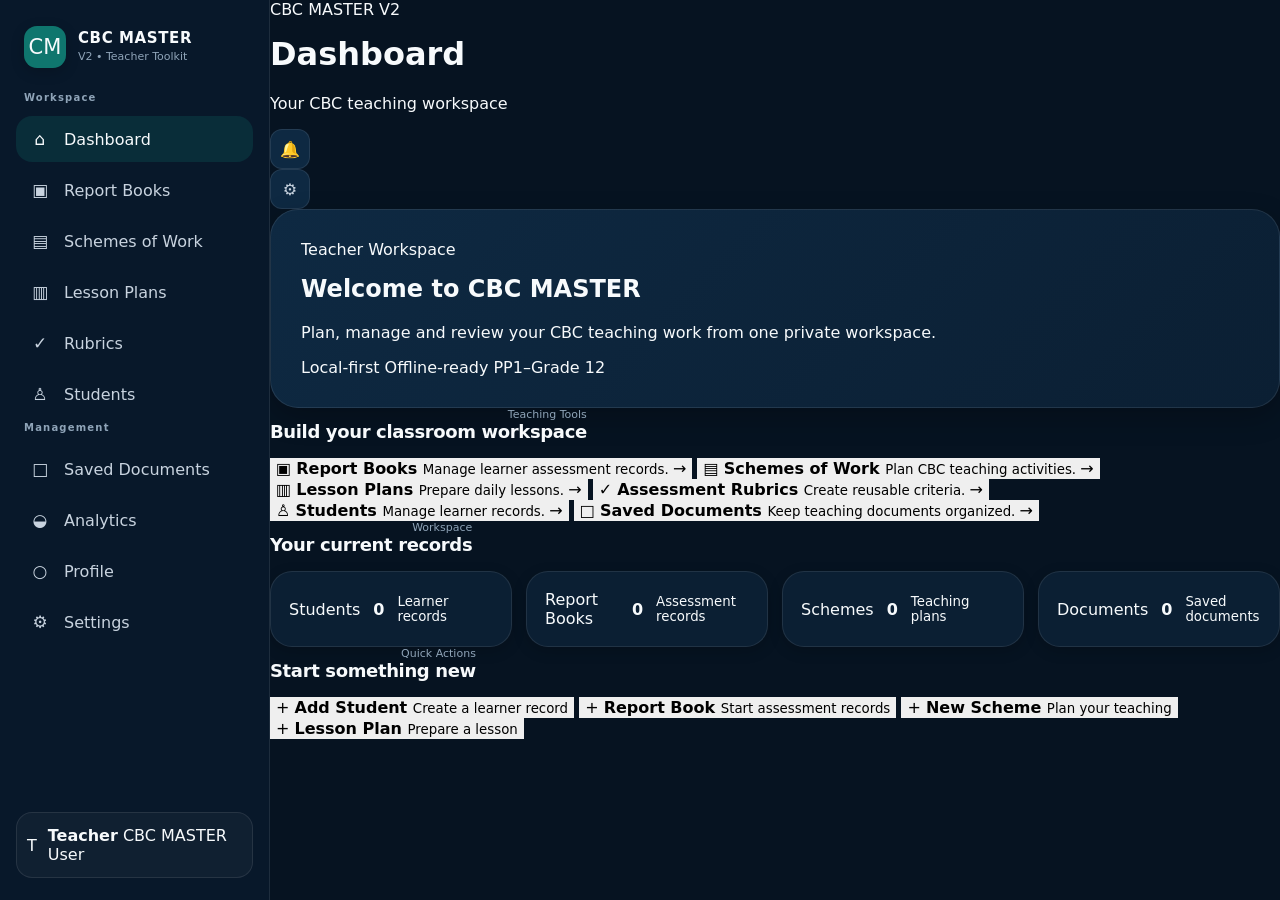
==== commit b5a02671: "Build CBC Master V2 privacy-first Settings page" ====
--- a/index.html
+++ b/index.html
@@ -5,8 +5,8 @@
 
   <!-- =========================================================
        CBC MASTER V2
-       Kenyan CBC Teacher Toolkit
-       Privacy-First • Offline-First PWA
+       Kenyan CBC Teacher Toolkit • PP1 to Grade 12
+       Privacy-first • Local-first • Offline-ready
        ========================================================= -->
 
   <meta charset="utf-8">
@@ -23,43 +23,13 @@
 
   <meta
     name="description"
-    content="CBC MASTER V2 — Private, offline-first Kenyan CBC teacher toolkit for PP1 to Grade 12.">
-
-  <!-- =========================================================
-       MOBILE / PWA
-       ========================================================= -->
-
-  <meta
-    name="mobile-web-app-capable"
-    content="yes">
-
-  <meta
-    name="apple-mobile-web-app-capable"
-    content="yes">
-
-  <meta
-    name="apple-mobile-web-app-status-bar-style"
-    content="black-translucent">
-
-  <meta
-    name="apple-mobile-web-app-title"
-    content="CBC MASTER">
-
-  <!-- =========================================================
-       PRIVACY
-       ========================================================= -->
+    content="Private, offline-first Kenyan CBC teacher toolkit for PP1 to Grade 12.">
 
   <meta
     name="referrer"
     content="no-referrer">
 
-  <!-- =========================================================
-       CONTENT SECURITY POLICY
-       =========================================================
-       CBC MASTER currently uses only local application resources.
-       No external scripts, analytics, advertising or tracking.
-       ========================================================= -->
-
+  <!-- Privacy / security policy -->
   <meta
     http-equiv="Content-Security-Policy"
     content="
@@ -78,1130 +48,1744 @@
       upgrade-insecure-requests;
     ">
 
-  <!-- =========================================================
-       TITLE
-       ========================================================= -->
-
   <title>CBC MASTER V2</title>
 
-  <!-- =========================================================
-       ICONS
-       ========================================================= -->
-
+  <!-- PWA -->
+  <link
+    rel="manifest"
+    href="manifest.json">
+
+  <!-- App icons -->
   <link
     rel="icon"
     type="image/png"
+    sizes="192x192"
     href="icons/icon-192.png">
 
   <link
     rel="apple-touch-icon"
     href="icons/icon-192.png">
 
-  <!-- =========================================================
-       STYLES
-       ========================================================= -->
-
+  <!-- Local stylesheet only -->
   <link
     rel="stylesheet"
     href="css/app.css">
 
+</head>
+
+
+<body>
+
   <!-- =========================================================
-       PWA MANIFEST
+       APP SHELL
        ========================================================= -->
 
-  <link
-    rel="manifest"
-    href="manifest.json">
-
-</head>
-
-<body>
+  <div id="app">
+
+
+    <!-- =======================================================
+         SIDEBAR
+         ======================================================= -->
+
+    <aside
+      class="sidebar"
+      id="sidebar"
+      aria-label="Main navigation">
+
+      <!-- Brand -->
+
+      <div class="sidebar-brand">
+
+        <div class="brand-mark">
+          CM
+        </div>
+
+        <div class="brand-text">
+          <strong>CBC MASTER</strong>
+          <span>V2 • Teacher Toolkit</span>
+        </div>
+
+      </div>
+
+
+      <!-- Main navigation -->
+
+      <nav class="sidebar-nav">
+
+        <p class="nav-label">
+          Workspace
+        </p>
+
+
+        <button
+          type="button"
+          class="nav-item active"
+          data-page="dashboard">
+
+          <span class="nav-icon">⌂</span>
+
+          <span>
+            Dashboard
+          </span>
+
+        </button>
+
+
+        <button
+          type="button"
+          class="nav-item"
+          data-page="report-books">
+
+          <span class="nav-icon">▣</span>
+
+          <span>
+            Report Books
+          </span>
+
+        </button>
+
+
+        <button
+          type="button"
+          class="nav-item"
+          data-page="schemes">
+
+          <span class="nav-icon">▤</span>
+
+          <span>
+            Schemes of Work
+          </span>
+
+        </button>
+
+
+        <button
+          type="button"
+          class="nav-item"
+          data-page="lesson-plans">
+
+          <span class="nav-icon">▥</span>
+
+          <span>
+            Lesson Plans
+          </span>
+
+        </button>
+
+
+        <button
+          type="button"
+          class="nav-item"
+          data-page="rubrics">
+
+          <span class="nav-icon">✓</span>
+
+          <span>
+            Rubrics
+          </span>
+
+        </button>
+
+
+        <button
+          type="button"
+          class="nav-item"
+          data-page="students">
+
+          <span class="nav-icon">♙</span>
+
+          <span>
+            Students
+          </span>
+
+        </button>
+
+
+        <p class="nav-label">
+          Management
+        </p>
+
+
+        <button
+          type="button"
+          class="nav-item"
+          data-page="documents">
+
+          <span class="nav-icon">□</span>
+
+          <span>
+            Saved Documents
+          </span>
+
+        </button>
+
+
+        <button
+          type="button"
+          class="nav-item"
+          data-page="analytics">
+
+          <span class="nav-icon">◒</span>
+
+          <span>
+            Analytics
+          </span>
+
+        </button>
+
+
+        <button
+          type="button"
+          class="nav-item"
+          data-page="profile">
+
+          <span class="nav-icon">○</span>
+
+          <span>
+            Profile
+          </span>
+
+        </button>
+
+
+        <button
+          type="button"
+          class="nav-item"
+          data-page="settings">
+
+          <span class="nav-icon">⚙</span>
+
+          <span>
+            Settings
+          </span>
+
+        </button>
+
+      </nav>
+
+
+      <!-- Sidebar profile -->
+
+      <div class="sidebar-profile">
+
+        <div
+          class="avatar"
+          id="sidebarProfileAvatar">
+          T
+        </div>
+
+        <div class="sidebar-profile-info">
+
+          <strong id="sidebarProfileName">
+            Teacher
+          </strong>
+
+          <span id="sidebarProfileRole">
+            CBC MASTER User
+          </span>
+
+        </div>
+
+      </div>
+
+    </aside>
+
+
+    <!-- =======================================================
+         MAIN AREA
+         ======================================================= -->
+
+    <main class="main-content">
+
+
+      <!-- =====================================================
+           HEADER
+           ===================================================== -->
+
+      <header class="topbar">
+
+        <div class="topbar-title">
+
+          <p class="eyebrow">
+            CBC MASTER V2
+          </p>
+
+          <h1 id="pageTitle">
+            Dashboard
+          </h1>
+
+          <p id="pageSubtitle">
+            Your CBC teaching workspace
+          </p>
+
+        </div>
+
+
+        <div class="topbar-actions">
+
+          <button
+            type="button"
+            class="icon-button"
+            id="notificationButton"
+            aria-label="Notifications"
+            title="Notifications">
+
+            🔔
+
+          </button>
+
+
+          <button
+            type="button"
+            class="icon-button"
+            id="settingsButton"
+            aria-label="Settings"
+            title="Settings"
+            data-page="settings">
+
+            ⚙
+
+          </button>
+
+        </div>
+
+      </header>
+
+
+      <!-- =====================================================
+           PAGE CONTAINER
+           ===================================================== -->
+
+      <div class="content-container">
+
+
+        <!-- ===================================================
+             DASHBOARD
+             =================================================== -->
+
+        <section
+          id="dashboardPage"
+          class="page-section"
+          data-page-section="dashboard">
+
+
+          <!-- Welcome -->
+
+          <section class="welcome-card">
+
+            <div class="welcome-content">
+
+              <p class="eyebrow">
+                Teacher Workspace
+              </p>
+
+              <h2>
+                Welcome to CBC MASTER
+              </h2>
+
+              <p>
+                Plan, manage and review your CBC teaching work
+                from one private workspace.
+              </p>
+
+              <div class="welcome-badges">
+
+                <span>
+                  Local-first
+                </span>
+
+                <span>
+                  Offline-ready
+                </span>
+
+                <span>
+                  PP1–Grade 12
+                </span>
+
+              </div>
+
+            </div>
+
+          </section>
+
+
+          <!-- Teaching tools -->
+
+          <section class="section-block">
+
+            <div class="section-heading">
+
+              <div>
+
+                <p class="eyebrow">
+                  Teaching Tools
+                </p>
+
+                <h2>
+                  Build your classroom workspace
+                </h2>
+
+              </div>
+
+            </div>
+
+
+            <div class="module-grid">
+
+
+              <button
+                type="button"
+                class="module-card"
+                data-module="report-books">
+
+                <span class="module-icon">
+                  ▣
+                </span>
+
+                <span class="module-content">
+
+                  <strong>
+                    Report Books
+                  </strong>
+
+                  <small>
+                    Manage learner assessment records.
+                  </small>
+
+                </span>
+
+                <span class="module-arrow">
+                  →
+                </span>
+
+              </button>
+
+
+              <button
+                type="button"
+                class="module-card"
+                data-module="schemes">
+
+                <span class="module-icon">
+                  ▤
+                </span>
+
+                <span class="module-content">
+
+                  <strong>
+                    Schemes of Work
+                  </strong>
+
+                  <small>
+                    Plan CBC teaching activities.
+                  </small>
+
+                </span>
+
+                <span class="module-arrow">
+                  →
+                </span>
+
+              </button>
+
+
+              <button
+                type="button"
+                class="module-card"
+                data-module="lesson-plans">
+
+                <span class="module-icon">
+                  ▥
+                </span>
+
+                <span class="module-content">
+
+                  <strong>
+                    Lesson Plans
+                  </strong>
+
+                  <small>
+                    Prepare daily lessons.
+                  </small>
+
+                </span>
+
+                <span class="module-arrow">
+                  →
+                </span>
+
+              </button>
+
+
+              <button
+                type="button"
+                class="module-card"
+                data-module="rubrics">
+
+                <span class="module-icon">
+                  ✓
+                </span>
+
+                <span class="module-content">
+
+                  <strong>
+                    Assessment Rubrics
+                  </strong>
+
+                  <small>
+                    Create reusable criteria.
+                  </small>
+
+                </span>
+
+                <span class="module-arrow">
+                  →
+                </span>
+
+              </button>
+
+
+              <button
+                type="button"
+                class="module-card"
+                data-module="students">
+
+                <span class="module-icon">
+                  ♙
+                </span>
+
+                <span class="module-content">
+
+                  <strong>
+                    Students
+                  </strong>
+
+                  <small>
+                    Manage learner records.
+                  </small>
+
+                </span>
+
+                <span class="module-arrow">
+                  →
+                </span>
+
+              </button>
+
+
+              <button
+                type="button"
+                class="module-card"
+                data-module="documents">
+
+                <span class="module-icon">
+                  □
+                </span>
+
+                <span class="module-content">
+
+                  <strong>
+                    Saved Documents
+                  </strong>
+
+                  <small>
+                    Keep teaching documents organized.
+                  </small>
+
+                </span>
+
+                <span class="module-arrow">
+                  →
+                </span>
+
+              </button>
+
+            </div>
+
+          </section>
+
+
+          <!-- Statistics -->
+
+          <section class="section-block">
+
+            <div class="section-heading">
+
+              <div>
+
+                <p class="eyebrow">
+                  Workspace
+                </p>
+
+                <h2>
+                  Your current records
+                </h2>
+
+              </div>
+
+            </div>
+
+
+            <div class="stats-grid">
+
+
+              <article class="stat-card">
+
+                <span class="stat-label">
+                  Students
+                </span>
+
+                <strong
+                  class="stat-value"
+                  data-stat="students">
+                  0
+                </strong>
+
+                <small>
+                  Learner records
+                </small>
+
+              </article>
+
+
+              <article class="stat-card">
+
+                <span class="stat-label">
+                  Report Books
+                </span>
+
+                <strong
+                  class="stat-value"
+                  data-stat="report-books">
+                  0
+                </strong>
+
+                <small>
+                  Assessment records
+                </small>
+
+              </article>
+
+
+              <article class="stat-card">
+
+                <span class="stat-label">
+                  Schemes
+                </span>
+
+                <strong
+                  class="stat-value"
+                  data-stat="schemes">
+                  0
+                </strong>
+
+                <small>
+                  Teaching plans
+                </small>
+
+              </article>
+
+
+              <article class="stat-card">
+
+                <span class="stat-label">
+                  Documents
+                </span>
+
+                <strong
+                  class="stat-value"
+                  data-stat="documents">
+                  0
+                </strong>
+
+                <small>
+                  Saved documents
+                </small>
+
+              </article>
+
+            </div>
+
+          </section>
+
+
+          <!-- Quick actions -->
+
+          <section class="section-block">
+
+            <div class="section-heading">
+
+              <div>
+
+                <p class="eyebrow">
+                  Quick Actions
+                </p>
+
+                <h2>
+                  Start something new
+                </h2>
+
+              </div>
+
+            </div>
+
+
+            <div class="quick-actions">
+
+
+              <button
+                type="button"
+                class="quick-action"
+                data-action="add-student">
+
+                <span>
+                  +
+                </span>
+
+                <strong>
+                  Add Student
+                </strong>
+
+                <small>
+                  Create a learner record
+                </small>
+
+              </button>
+
+
+              <button
+                type="button"
+                class="quick-action"
+                data-action="create-report-book">
+
+                <span>
+                  +
+                </span>
+
+                <strong>
+                  Report Book
+                </strong>
+
+                <small>
+                  Start assessment records
+                </small>
+
+              </button>
+
+
+              <button
+                type="button"
+                class="quick-action"
+                data-action="create-scheme">
+
+                <span>
+                  +
+                </span>
+
+                <strong>
+                  New Scheme
+                </strong>
+
+                <small>
+                  Plan your teaching
+                </small>
+
+              </button>
+
+
+              <button
+                type="button"
+                class="quick-action"
+                data-action="create-lesson-plan">
+
+                <span>
+                  +
+                </span>
+
+                <strong>
+                  Lesson Plan
+                </strong>
+
+                <small>
+                  Prepare a lesson
+                </small>
+
+              </button>
+
+            </div>
+
+          </section>
+
+        </section>
+
+
+        <!-- ===================================================
+             REPORT BOOKS
+             =================================================== -->
+
+        <section
+          id="reportBooksPage"
+          class="page-section"
+          data-page-section="report-books"
+          hidden>
+
+          <div class="empty-page">
+
+            <span class="empty-icon">
+              ▣
+            </span>
+
+            <h2>
+              Report Books
+            </h2>
+
+            <p>
+              Learner assessment records will be managed here.
+            </p>
+
+          </div>
+
+        </section>
+
+
+        <!-- ===================================================
+             SCHEMES
+             =================================================== -->
+
+        <section
+          id="schemesPage"
+          class="page-section"
+          data-page-section="schemes"
+          hidden>
+
+          <div class="empty-page">
+
+            <span class="empty-icon">
+              ▤
+            </span>
+
+            <h2>
+              Schemes of Work
+            </h2>
+
+            <p>
+              CBC teaching schemes will be created and managed here.
+            </p>
+
+          </div>
+
+        </section>
+
+
+        <!-- ===================================================
+             LESSON PLANS
+             =================================================== -->
+
+        <section
+          id="lessonPlansPage"
+          class="page-section"
+          data-page-section="lesson-plans"
+          hidden>
+
+          <div class="empty-page">
+
+            <span class="empty-icon">
+              ▥
+            </span>
+
+            <h2>
+              Lesson Plans
+            </h2>
+
+            <p>
+              Daily CBC lesson planning will be managed here.
+            </p>
+
+          </div>
+
+        </section>
+
+
+        <!-- ===================================================
+             RUBRICS
+             =================================================== -->
+
+        <section
+          id="rubricsPage"
+          class="page-section"
+          data-page-section="rubrics"
+          hidden>
+
+          <div class="empty-page">
+
+            <span class="empty-icon">
+              ✓
+            </span>
+
+            <h2>
+              Assessment Rubrics
+            </h2>
+
+            <p>
+              Create and manage reusable assessment criteria.
+            </p>
+
+          </div>
+
+        </section>
+
+
+        <!-- ===================================================
+             STUDENTS
+             =================================================== -->
+
+        <section
+          id="studentsPage"
+          class="page-section"
+          data-page-section="students"
+          hidden>
+
+          <div class="empty-page">
+
+            <span class="empty-icon">
+              ♙
+            </span>
+
+            <h2>
+              Students
+            </h2>
+
+            <p>
+              Learner records will be managed here.
+            </p>
+
+          </div>
+
+        </section>
+
+
+        <!-- ===================================================
+             DOCUMENTS
+             =================================================== -->
+
+        <section
+          id="documentsPage"
+          class="page-section"
+          data-page-section="documents"
+          hidden>
+
+          <div class="empty-page">
+
+            <span class="empty-icon">
+              □
+            </span>
+
+            <h2>
+              Saved Documents
+            </h2>
+
+            <p>
+              Your saved teaching documents will appear here.
+            </p>
+
+          </div>
+
+        </section>
+
+
+        <!-- ===================================================
+             ANALYTICS
+             =================================================== -->
+
+        <section
+          id="analyticsPage"
+          class="page-section"
+          data-page-section="analytics"
+          hidden>
+
+          <div class="empty-page">
+
+            <span class="empty-icon">
+              ◒
+            </span>
+
+            <h2>
+              Analytics
+            </h2>
+
+            <p>
+              Your local teaching workspace insights will appear here.
+            </p>
+
+          </div>
+
+        </section>
+
+
+        <!-- ===================================================
+             PROFILE
+             =================================================== -->
+
+        <section
+          id="profilePage"
+          class="page-section"
+          data-page-section="profile"
+          hidden>
+
+          <div class="empty-page">
+
+            <span class="empty-icon">
+              ○
+            </span>
+
+            <h2>
+              Teacher Profile
+            </h2>
+
+            <p>
+              Manage your local teacher information here.
+            </p>
+
+          </div>
+
+        </section>
+
+
+        <!-- ===================================================
+             SETTINGS
+             Privacy-first local workspace controls
+             =================================================== -->
+
+        <section
+          id="settingsPage"
+          class="page-section"
+          data-page-section="settings"
+          hidden>
+
+
+          <!-- Page heading -->
+
+          <div class="page-heading">
+
+            <div>
+
+              <p class="eyebrow">
+                Workspace
+              </p>
+
+              <h2>
+                Settings
+              </h2>
+
+              <p class="page-description">
+                Manage CBC MASTER preferences, privacy,
+                and local data.
+              </p>
+
+            </div>
+
+          </div>
+
+
+          <!-- Privacy Status -->
+
+          <article class="settings-card privacy-card">
+
+            <div class="settings-card-header">
+
+              <div>
+
+                <span class="settings-icon">
+                  🔒
+                </span>
+
+                <h3>
+                  Privacy &amp; Security
+                </h3>
+
+              </div>
+
+              <span class="status-badge status-local">
+                Local only
+              </span>
+
+            </div>
+
+
+            <p class="settings-text">
+              CBC MASTER is designed to keep your teaching
+              workspace on this device. Student and teacher
+              records are not automatically uploaded to a
+              cloud service.
+            </p>
+
+
+            <div class="privacy-list">
+
+
+              <div class="privacy-item">
+
+                <span class="privacy-check">
+                  ✓
+                </span>
+
+                <div>
+
+                  <strong>
+                    Local-first storage
+                  </strong>
+
+                  <small>
+                    Your workspace is stored in this browser
+                    on this device.
+                  </small>
+
+                </div>
+
+              </div>
+
+
+              <div class="privacy-item">
+
+                <span class="privacy-check">
+                  ✓
+                </span>
+
+                <div>
+
+                  <strong>
+                    No advertising trackers
+                  </strong>
+
+                  <small>
+                    CBC MASTER does not require third-party
+                    advertising trackers.
+                  </small>
+
+                </div>
+
+              </div>
+
+
+              <div class="privacy-item">
+
+                <span class="privacy-check">
+                  ✓
+                </span>
+
+                <div>
+
+                  <strong>
+                    No secret data transmission
+                  </strong>
+
+                  <small>
+                    The app does not automatically send your
+                    student records to a remote server.
+                  </small>
+
+                </div>
+
+              </div>
+
+
+              <div class="privacy-item">
+
+                <span class="privacy-check">
+                  ✓
+                </span>
+
+                <div>
+
+                  <strong>
+                    Export and delete controls
+                  </strong>
+
+                  <small>
+                    You control when your local workspace is
+                    backed up or deleted.
+                  </small>
+
+                </div>
+
+              </div>
+
+
+            </div>
+
+          </article>
+
+
+          <!-- Teaching Preferences -->
+
+          <article class="settings-card">
+
+            <div class="settings-card-header">
+
+              <div>
+
+                <span class="settings-icon">
+                  🎓
+                </span>
+
+                <h3>
+                  Teaching Preferences
+                </h3>
+
+              </div>
+
+            </div>
+
+
+            <div class="settings-form-grid">
+
+
+              <label class="form-field">
+
+                <span>
+                  Default Grade
+                </span>
+
+                <select id="settingsGrade">
+
+                  <option value="PP1">
+                    PP1
+                  </option>
+
+                  <option value="PP2">
+                    PP2
+                  </option>
+
+                  <option value="Grade 1">
+                    Grade 1
+                  </option>
+
+                  <option value="Grade 2">
+                    Grade 2
+                  </option>
+
+                  <option value="Grade 3">
+                    Grade 3
+                  </option>
+
+                  <option value="Grade 4">
+                    Grade 4
+                  </option>
+
+                  <option value="Grade 5">
+                    Grade 5
+                  </option>
+
+                  <option value="Grade 6">
+                    Grade 6
+                  </option>
+
+                  <option value="Grade 7">
+                    Grade 7
+                  </option>
+
+                  <option value="Grade 8">
+                    Grade 8
+                  </option>
+
+                  <option value="Grade 9">
+                    Grade 9
+                  </option>
+
+                  <option value="Grade 10">
+                    Grade 10
+                  </option>
+
+                  <option value="Grade 11">
+                    Grade 11
+                  </option>
+
+                  <option value="Grade 12">
+                    Grade 12
+                  </option>
+
+                </select>
+
+              </label>
+
+
+              <label class="form-field">
+
+                <span>
+                  Default Term
+                </span>
+
+                <select id="settingsTerm">
+
+                  <option value="Term 1">
+                    Term 1
+                  </option>
+
+                  <option value="Term 2">
+                    Term 2
+                  </option>
+
+                  <option value="Term 3">
+                    Term 3
+                  </option>
+
+                </select>
+
+              </label>
+
+
+              <label class="form-field">
+
+                <span>
+                  Academic Year
+                </span>
+
+                <select id="settingsAcademicYear">
+
+                  <option value="2026">
+                    2026
+                  </option>
+
+                  <option value="2027">
+                    2027
+                  </option>
+
+                  <option value="2028">
+                    2028
+                  </option>
+
+                  <option value="2029">
+                    2029
+                  </option>
+
+                  <option value="2030">
+                    2030
+                  </option>
+
+                </select>
+
+              </label>
+
+
+              <label class="form-field checkbox-field">
+
+                <span>
+                  Low Data Mode
+                </span>
+
+                <span class="toggle-row">
+
+                  <input
+                    type="checkbox"
+                    id="settingsLowDataMode">
+
+                  <span class="toggle-control"></span>
+
+                  <small>
+                    Reduce non-essential resource usage.
+                  </small>
+
+                </span>
+
+              </label>
+
+
+            </div>
+
+
+            <div class="settings-actions">
+
+              <button
+                type="button"
+                class="btn btn-primary"
+                id="saveSettingsButton">
+
+                Save Preferences
+
+              </button>
+
+            </div>
+
+          </article>
+
+
+          <!-- Local Workspace -->
+
+          <article class="settings-card">
+
+            <div class="settings-card-header">
+
+              <div>
+
+                <span class="settings-icon">
+                  💾
+                </span>
+
+                <h3>
+                  Local Workspace
+                </h3>
+
+              </div>
+
+            </div>
+
+
+            <p class="settings-text">
+              Your CBC MASTER records currently stored
+              on this device.
+            </p>
+
+
+            <div
+              class="storage-summary"
+              id="storageSummary">
+
+
+              <div class="storage-stat">
+
+                <strong id="settingsStudentCount">
+                  0
+                </strong>
+
+                <span>
+                  Students
+                </span>
+
+              </div>
+
+
+              <div class="storage-stat">
+
+                <strong id="settingsReportBookCount">
+                  0
+                </strong>
+
+                <span>
+                  Report Books
+                </span>
+
+              </div>
+
+
+              <div class="storage-stat">
+
+                <strong id="settingsSchemeCount">
+                  0
+                </strong>
+
+                <span>
+                  Schemes
+                </span>
+
+              </div>
+
+
+              <div class="storage-stat">
+
+                <strong id="settingsLessonPlanCount">
+                  0
+                </strong>
+
+                <span>
+                  Lesson Plans
+                </span>
+
+              </div>
+
+
+              <div class="storage-stat">
+
+                <strong id="settingsRubricCount">
+                  0
+                </strong>
+
+                <span>
+                  Rubrics
+                </span>
+
+              </div>
+
+
+              <div class="storage-stat">
+
+                <strong id="settingsDocumentCount">
+                  0
+                </strong>
+
+                <span>
+                  Documents
+                </span>
+
+              </div>
+
+
+            </div>
+
+          </article>
+
+
+          <!-- Backup & Restore -->
+
+          <article class="settings-card">
+
+            <div class="settings-card-header">
+
+              <div>
+
+                <span class="settings-icon">
+                  📦
+                </span>
+
+                <h3>
+                  Backup &amp; Restore
+                </h3>
+
+              </div>
+
+            </div>
+
+
+            <p class="settings-text">
+              Export a copy of your CBC MASTER workspace
+              or restore a previous backup on this device.
+            </p>
+
+
+            <div class="settings-actions">
+
+
+              <button
+                type="button"
+                class="btn btn-primary"
+                id="exportDataButton">
+
+                Export Backup
+
+              </button>
+
+
+              <label
+                class="btn btn-secondary file-button"
+                for="importDataInput">
+
+                Import Backup
+
+              </label>
+
+
+              <input
+                type="file"
+                id="importDataInput"
+                accept="application/json,.json"
+                hidden>
+
+
+            </div>
+
+
+            <p class="settings-note">
+              Keep your backup file somewhere private.
+              It may contain teacher, student, and teaching
+              records.
+            </p>
+
+          </article>
+
+
+          <!-- Delete Local Data -->
+
+          <article class="settings-card danger-card">
+
+            <div class="settings-card-header">
+
+              <div>
+
+                <span class="settings-icon">
+                  ⚠️
+                </span>
+
+                <h3>
+                  Delete Local Data
+                </h3>
+
+              </div>
+
+            </div>
+
+
+            <p class="settings-text">
+              Permanently remove the CBC MASTER workspace
+              stored in this browser. This cannot be undone
+              unless you have a backup.
+            </p>
+
+
+            <button
+              type="button"
+              class="btn btn-danger"
+              id="deleteAllDataButton">
+
+              Delete All Local Data
+
+            </button>
+
+          </article>
+
+
+          <!-- About Privacy -->
+
+          <article class="settings-card">
+
+            <div class="settings-card-header">
+
+              <div>
+
+                <span class="settings-icon">
+                  ℹ️
+                </span>
+
+                <h3>
+                  About CBC MASTER Privacy
+                </h3>
+
+              </div>
+
+            </div>
+
+
+            <p class="settings-text">
+              CBC MASTER V2 is being built as a local-first
+              teacher productivity tool. The application does
+              not need an account or cloud database for its
+              core workspace.
+            </p>
+
+
+            <p class="settings-text">
+              For deployed versions, use HTTPS and keep the
+              application and dependencies updated. Browser
+              storage is not the same as encrypted storage,
+              so protect access to the device and browser
+              profile.
+            </p>
+
+
+            <div class="security-note">
+
+              <strong>
+                Privacy principle
+              </strong>
+
+              <span>
+                Your classroom records should remain under
+                your control.
+              </span>
+
+            </div>
+
+          </article>
+
+
+        </section>
+
+      </div>
+
+    </main>
+
+
+    <!-- =======================================================
+         MOBILE BOTTOM NAVIGATION
+         ======================================================= -->
+
+    <nav
+      class="bottom-nav"
+      aria-label="Mobile navigation">
+
+
+      <button
+        type="button"
+        class="bottom-nav-item active"
+        data-page="dashboard">
+
+        <span>
+          ⌂
+        </span>
+
+        <small>
+          Home
+        </small>
+
+      </button>
+
+
+      <button
+        type="button"
+        class="bottom-nav-item"
+        data-page="documents">
+
+        <span>
+          □
+        </span>
+
+        <small>
+          Docs
+        </small>
+
+      </button>
+
+
+      <button
+        type="button"
+        class="bottom-nav-item"
+        data-page="analytics">
+
+        <span>
+          ◒
+        </span>
+
+        <small>
+          Analytics
+        </small>
+
+      </button>
+
+
+      <button
+        type="button"
+        class="bottom-nav-item"
+        data-page="profile">
+
+        <span>
+          ○
+        </span>
+
+        <small>
+          Profile
+        </small>
+
+      </button>
+
+    </nav>
+
+
+    <!-- =======================================================
+         TOAST
+         ======================================================= -->
+
+    <div
+      id="cbcToast"
+      class="toast"
+      role="status"
+      aria-live="polite"
+      aria-atomic="true">
+    </div>
+
+
+  </div>
+
 
   <!-- =========================================================
-       APPLICATION
-       ========================================================= -->
-
-  <div id="app">
-
-    <div class="app-shell">
-
-      <!-- =====================================================
-           SIDEBAR
-           ===================================================== -->
-
-      <aside
-        class="sidebar"
-        id="sidebar"
-        aria-label="Main navigation">
-
-        <!-- Brand -->
-
-        <div class="sidebar-brand">
-
-          <div
-            class="brand-mark"
-            aria-hidden="true">
-            🎓
-          </div>
-
-          <div class="brand-text">
-
-            <strong>
-              CBC MASTER
-            </strong>
-
-            <span>
-              V2 • Kenyan CBC Toolkit
-            </span>
-
-          </div>
-
-        </div>
-
-
-        <!-- ===================================================
-             WORKSPACE NAVIGATION
-             =================================================== -->
-
-        <nav
-          class="sidebar-nav"
-          aria-label="Workspace">
-
-          <p class="nav-label">
-            WORKSPACE
-          </p>
-
-          <button
-            class="nav-item active"
-            type="button"
-            data-page="dashboard">
-
-            🏠
-            <span>
-              Dashboard
-            </span>
-
-          </button>
-
-
-          <button
-            class="nav-item"
-            type="button"
-            data-page="report-books">
-
-            📘
-            <span>
-              Report Books
-            </span>
-
-          </button>
-
-
-          <button
-            class="nav-item"
-            type="button"
-            data-page="schemes">
-
-            📚
-            <span>
-              Schemes of Work
-            </span>
-
-          </button>
-
-
-          <button
-            class="nav-item"
-            type="button"
-            data-page="lesson-plans">
-
-            📝
-            <span>
-              Lesson Plans
-            </span>
-
-          </button>
-
-
-          <button
-            class="nav-item"
-            type="button"
-            data-page="rubrics">
-
-            ☑️
-            <span>
-              Assessment Rubrics
-            </span>
-
-          </button>
-
-
-          <button
-            class="nav-item"
-            type="button"
-            data-page="students">
-
-            👨‍🎓
-            <span>
-              Students
-            </span>
-
-          </button>
-
-
-          <button
-            class="nav-item"
-            type="button"
-            data-page="documents">
-
-            📄
-            <span>
-              Saved Documents
-            </span>
-
-          </button>
-
-        </nav>
-
-
-        <!-- ===================================================
-             ACCOUNT NAVIGATION
-             =================================================== -->
-
-        <nav
-          class="sidebar-nav sidebar-nav-account"
-          aria-label="Account">
-
-          <p class="nav-label">
-            ACCOUNT
-          </p>
-
-
-          <button
-            class="nav-item"
-            type="button"
-            data-page="analytics">
-
-            📊
-            <span>
-              Analytics
-            </span>
-
-          </button>
-
-
-          <button
-            class="nav-item"
-            type="button"
-            data-page="profile">
-
-            👤
-            <span>
-              Teacher Profile
-            </span>
-
-          </button>
-
-
-          <button
-            class="nav-item"
-            type="button"
-            data-page="settings">
-
-            ⚙️
-            <span>
-              Settings
-            </span>
-
-          </button>
-
-        </nav>
-
-
-        <!-- ===================================================
-             SIDEBAR PROFILE
-             =================================================== -->
-
-        <div class="sidebar-profile">
-
-          <div
-            class="profile-avatar"
-            id="sidebarProfileAvatar"
-            aria-hidden="true">
-
-            T
-
-          </div>
-
-
-          <div class="profile-info">
-
-            <strong id="sidebarProfileName">
-              Teacher
-            </strong>
-
-            <span id="sidebarProfileRole">
-              CBC MASTER User
-            </span>
-
-          </div>
-
-        </div>
-
-      </aside>
-
-
-      <!-- =====================================================
-           MAIN CONTENT
-           ===================================================== -->
-
-      <main class="main-content">
-
-        <!-- ===================================================
-             TOP HEADER
-             =================================================== -->
-
-        <header class="top-header">
-
-          <div class="header-title">
-
-            <h1 id="pageTitle">
-              Dashboard
-            </h1>
-
-            <p id="pageSubtitle">
-              Your CBC teaching workspace
-            </p>
-
-          </div>
-
-
-          <div class="header-actions">
-
-            <button
-              class="icon-button"
-              type="button"
-              id="notificationButton"
-              aria-label="Notifications"
-              title="Notifications">
-
-              🔔
-
-            </button>
-
-
-            <button
-              class="icon-button"
-              type="button"
-              id="settingsButton"
-              aria-label="Settings"
-              title="Settings">
-
-              ⚙️
-
-            </button>
-
-          </div>
-
-        </header>
-
-
-        <!-- ===================================================
-             PAGE CONTAINER
-             =================================================== -->
-
-        <section
-          class="content"
-          id="pageContainer">
-
-
-          <!-- =================================================
-               DASHBOARD
-               ================================================= -->
-
-          <div
-            class="app-page"
-            id="dashboardPage">
-
-
-            <!-- ===============================================
-                 WELCOME
-                 =============================================== -->
-
-            <section class="welcome-card">
-
-              <div class="welcome-content">
-
-                <span class="section-kicker">
-                  CBC MASTER V2
-                </span>
-
-                <h2
-                  class="welcome-title"
-                  id="welcomeTitle">
-
-                  Good morning, Teacher
-
-                </h2>
-
-                <p
-                  class="welcome-text"
-                  id="welcomeText">
-
-                  Here's your teaching overview for today.
-
-                </p>
-
-              </div>
-
-
-              <div
-                class="welcome-badge"
-                aria-hidden="true">
-
-                ☀️
-
-              </div>
-
-            </section>
-
-
-            <!-- ===============================================
-                 TEACHING TOOLS
-                 =============================================== -->
-
-            <section class="dashboard-section">
-
-              <div class="section-heading">
-
-                <div>
-
-                  <span class="section-kicker">
-                    TEACHING TOOLS
-                  </span>
-
-                  <h2>
-                    Your CBC workspace
-                  </h2>
-
-                </div>
-
-                <p>
-                  PP1 → Grade 12
-                </p>
-
-              </div>
-
-
-              <div class="dashboard-grid">
-
-
-                <!-- Report Books -->
-
-                <button
-                  class="dashboard-card"
-                  type="button"
-                  data-module="report-books">
-
-                  <span
-                    class="dashboard-card-icon"
-                    aria-hidden="true">
-
-                    📘
-
-                  </span>
-
-                  <span class="dashboard-card-content">
-
-                    <strong>
-                      Report Books
-                    </strong>
-
-                    <small>
-                      Manage learner assessment records.
-                    </small>
-
-                  </span>
-
-                  <span
-                    class="dashboard-card-count"
-                    data-count="report-books">
-
-                    0
-
-                  </span>
-
-                  <span
-                    class="dashboard-card-link"
-                    aria-hidden="true">
-
-                    Open →
-
-                  </span>
-
-                </button>
-
-
-                <!-- Schemes -->
-
-                <button
-                  class="dashboard-card"
-                  type="button"
-                  data-module="schemes">
-
-                  <span
-                    class="dashboard-card-icon"
-                    aria-hidden="true">
-
-                    📚
-
-                  </span>
-
-                  <span class="dashboard-card-content">
-
-                    <strong>
-                      Schemes of Work
-                    </strong>
-
-                    <small>
-                      Organize CBC teaching plans by term.
-                    </small>
-
-                  </span>
-
-                  <span
-                    class="dashboard-card-count"
-                    data-count="schemes">
-
-                    0
-
-                  </span>
-
-                  <span
-                    class="dashboard-card-link"
-                    aria-hidden="true">
-
-                    Open →
-
-                  </span>
-
-                </button>
-
-
-                <!-- Lesson Plans -->
-
-                <button
-                  class="dashboard-card"
-                  type="button"
-                  data-module="lesson-plans">
-
-                  <span
-                    class="dashboard-card-icon"
-                    aria-hidden="true">
-
-                    📝
-
-                  </span>
-
-                  <span class="dashboard-card-content">
-
-                    <strong>
-                      Lesson Plans
-                    </strong>
-
-                    <small>
-                      Prepare and save daily lessons.
-                    </small>
-
-                  </span>
-
-                  <span
-                    class="dashboard-card-count"
-                    data-count="lesson-plans">
-
-                    0
-
-                  </span>
-
-                  <span
-                    class="dashboard-card-link"
-                    aria-hidden="true">
-
-                    Open →
-
-                  </span>
-
-                </button>
-
-
-                <!-- Rubrics -->
-
-                <button
-                  class="dashboard-card"
-                  type="button"
-                  data-module="rubrics">
-
-                  <span
-                    class="dashboard-card-icon"
-                    aria-hidden="true">
-
-                    ☑️
-
-                  </span>
-
-                  <span class="dashboard-card-content">
-
-                    <strong>
-                      Assessment Rubrics
-                    </strong>
-
-                    <small>
-                      Create reusable assessment criteria.
-                    </small>
-
-                  </span>
-
-                  <span
-                    class="dashboard-card-count"
-                    data-count="rubrics">
-
-                    0
-
-                  </span>
-
-                  <span
-                    class="dashboard-card-link"
-                    aria-hidden="true">
-
-                    Open →
-
-                  </span>
-
-                </button>
-
-              </div>
-
-            </section>
-
-
-            <!-- ===============================================
-                 STATISTICS
-                 =============================================== -->
-
-            <section class="dashboard-section">
-
-              <div class="section-heading">
-
-                <div>
-
-                  <span class="section-kicker">
-                    OVERVIEW
-                  </span>
-
-                  <h2>
-                    Teaching statistics
-                  </h2>
-
-                </div>
-
-                <p>
-                  Based on your saved data
-                </p>
-
-              </div>
-
-
-              <div class="stats-grid">
-
-
-                <!-- Students -->
-
-                <article class="stat-card">
-
-                  <div
-                    class="stat-icon"
-                    aria-hidden="true">
-
-                    👨‍🎓
-
-                  </div>
-
-                  <div class="stat-content">
-
-                    <span>
-                      Students
-                    </span>
-
-                    <strong data-stat="students">
-                      0
-                    </strong>
-
-                  </div>
-
-                </article>
-
-
-                <!-- Report Books -->
-
-                <article class="stat-card">
-
-                  <div
-                    class="stat-icon"
-                    aria-hidden="true">
-
-                    📘
-
-                  </div>
-
-                  <div class="stat-content">
-
-                    <span>
-                      Report Books
-                    </span>
-
-                    <strong data-stat="report-books">
-                      0
-                    </strong>
-
-                  </div>
-
-                </article>
-
-
-                <!-- Schemes -->
-
-                <article class="stat-card">
-
-                  <div
-                    class="stat-icon"
-                    aria-hidden="true">
-
-                    📚
-
-                  </div>
-
-                  <div class="stat-content">
-
-                    <span>
-                      Schemes
-                    </span>
-
-                    <strong data-stat="schemes">
-                      0
-                    </strong>
-
-                  </div>
-
-                </article>
-
-
-                <!-- Documents -->
-
-                <article class="stat-card">
-
-                  <div
-                    class="stat-icon"
-                    aria-hidden="true">
-
-                    📄
-
-                  </div>
-
-                  <div class="stat-content">
-
-                    <span>
-                      Documents
-                    </span>
-
-                    <strong data-stat="documents">
-                      0
-                    </strong>
-
-                  </div>
-
-                </article>
-
-              </div>
-
-            </section>
-
-
-            <!-- ===============================================
-                 QUICK ACTIONS
-                 =============================================== -->
-
-            <section class="dashboard-section">
-
-              <div class="section-heading">
-
-                <div>
-
-                  <span class="section-kicker">
-                    QUICK ACTIONS
-                  </span>
-
-                  <h2>
-                    Start working
-                  </h2>
-
-                </div>
-
-                <p>
-                  Manage your CBC teaching records.
-                </p>
-
-              </div>
-
-
-              <div class="quick-actions-grid">
-
-
-                <!-- Add Student -->
-
-                <button
-                  class="quick-action-card"
-                  type="button"
-                  data-action="add-student">
-
-                  <span
-                    class="quick-action-icon"
-                    aria-hidden="true">
-
-                    👨‍🎓
-
-                  </span>
-
-                  <span class="quick-action-content">
-
-                    <strong>
-                      Add Student
-                    </strong>
-
-                    <small>
-                      Add a learner to your class records.
-                    </small>
-
-                  </span>
-
-                  <span
-                    class="quick-action-arrow"
-                    aria-hidden="true">
-
-                    →
-
-                  </span>
-
-                </button>
-
-
-                <!-- Create Report Book -->
-
-                <button
-                  class="quick-action-card"
-                  type="button"
-                  data-action="create-report-book">
-
-                  <span
-                    class="quick-action-icon"
-                    aria-hidden="true">
-
-                    📘
-
-                  </span>
-
-                  <span class="quick-action-content">
-
-                    <strong>
-                      Create Report Book
-                    </strong>
-
-                    <small>
-                      Start a new learner assessment record.
-                    </small>
-
-                  </span>
-
-                  <span
-                    class="quick-action-arrow"
-                    aria-hidden="true">
-
-                    →
-
-                  </span>
-
-                </button>
-
-
-                <!-- Create Scheme -->
-
-                <button
-                  class="quick-action-card"
-                  type="button"
-                  data-action="create-scheme">
-
-                  <span
-                    class="quick-action-icon"
-                    aria-hidden="true">
-
-                    📚
-
-                  </span>
-
-                  <span class="quick-action-content">
-
-                    <strong>
-                      Create Scheme
-                    </strong>
-
-                    <small>
-                      Plan your CBC teaching activities.
-                    </small>
-
-                  </span>
-
-                  <span
-                    class="quick-action-arrow"
-                    aria-hidden="true">
-
-                    →
-
-                  </span>
-
-                </button>
-
-
-                <!-- Lesson Plan -->
-
-                <button
-                  class="quick-action-card"
-                  type="button"
-                  data-action="create-lesson-plan">
-
-                  <span
-                    class="quick-action-icon"
-                    aria-hidden="true">
-
-                    📝
-
-                  </span>
-
-                  <span class="quick-action-content">
-
-                    <strong>
-                      Lesson Plan
-                    </strong>
-
-                    <small>
-                      Create and save a lesson plan.
-                    </small>
-
-                  </span>
-
-                  <span
-                    class="quick-action-arrow"
-                    aria-hidden="true">
-
-                    →
-
-                  </span>
-
-                </button>
-
-              </div>
-
-            </section>
-
-          </div>
-
-
-          <!-- =================================================
-               REPORT BOOKS
-               ================================================= -->
-
-          <div
-            class="app-page page-hidden"
-            id="reportBooksPage">
-          </div>
-
-
-          <!-- =================================================
-               SCHEMES
-               ================================================= -->
-
-          <div
-            class="app-page page-hidden"
-            id="schemesPage">
-          </div>
-
-
-          <!-- =================================================
-               LESSON PLANS
-               ================================================= -->
-
-          <div
-            class="app-page page-hidden"
-            id="lessonPlansPage">
-          </div>
-
-
-          <!-- =================================================
-               RUBRICS
-               ================================================= -->
-
-          <div
-            class="app-page page-hidden"
-            id="rubricsPage">
-          </div>
-
-
-          <!-- =================================================
-               STUDENTS
-               ================================================= -->
-
-          <div
-            class="app-page page-hidden"
-            id="studentsPage">
-          </div>
-
-
-          <!-- =================================================
-               DOCUMENTS
-               ================================================= -->
-
-          <div
-            class="app-page page-hidden"
-            id="documentsPage">
-          </div>
-
-
-          <!-- =================================================
-               ANALYTICS
-               ================================================= -->
-
-          <div
-            class="app-page page-hidden"
-            id="analyticsPage">
-          </div>
-
-
-          <!-- =================================================
-               PROFILE
-               ================================================= -->
-
-          <div
-            class="app-page page-hidden"
-            id="profilePage">
-          </div>
-
-
-          <!-- =================================================
-               SETTINGS
-               ================================================= -->
-
-          <div
-            class="app-page page-hidden"
-            id="settingsPage">
-          </div>
-
-        </section>
-
-
-        <!-- ===================================================
-             MOBILE BOTTOM NAVIGATION
-             =================================================== -->
-
-        <nav
-          class="bottom-nav"
-          aria-label="Mobile navigation">
-
-
-          <button
-            class="bottom-nav-item active"
-            type="button"
-            data-page="dashboard">
-
-            <span aria-hidden="true">
-              🏠
-            </span>
-
-            <span>
-              Home
-            </span>
-
-          </button>
-
-
-          <button
-            class="bottom-nav-item"
-            type="button"
-            data-page="documents">
-
-            <span aria-hidden="true">
-              📄
-            </span>
-
-            <span>
-              Docs
-            </span>
-
-          </button>
-
-
-          <button
-            class="bottom-nav-item"
-            type="button"
-            data-page="analytics">
-
-            <span aria-hidden="true">
-              📊
-            </span>
-
-            <span>
-              Analytics
-            </span>
-
-          </button>
-
-
-          <button
-            class="bottom-nav-item"
-            type="button"
-            data-page="profile">
-
-            <span aria-hidden="true">
-              👤
-            </span>
-
-            <span>
-              Profile
-            </span>
-
-          </button>
-
-        </nav>
-
-      </main>
-
-    </div>
-
-  </div>
-
-
-  <!-- =========================================================
-       TOAST
-       ========================================================= -->
-
-  <div
-    id="cbcToast"
-    class="toast"
-    role="status"
-    aria-live="polite"
-    aria-atomic="true">
-  </div>
-
-
-  <!-- =========================================================
-       APPLICATION JAVASCRIPT
+       LOCAL APPLICATION JAVASCRIPT
        ========================================================= -->
 
   <script
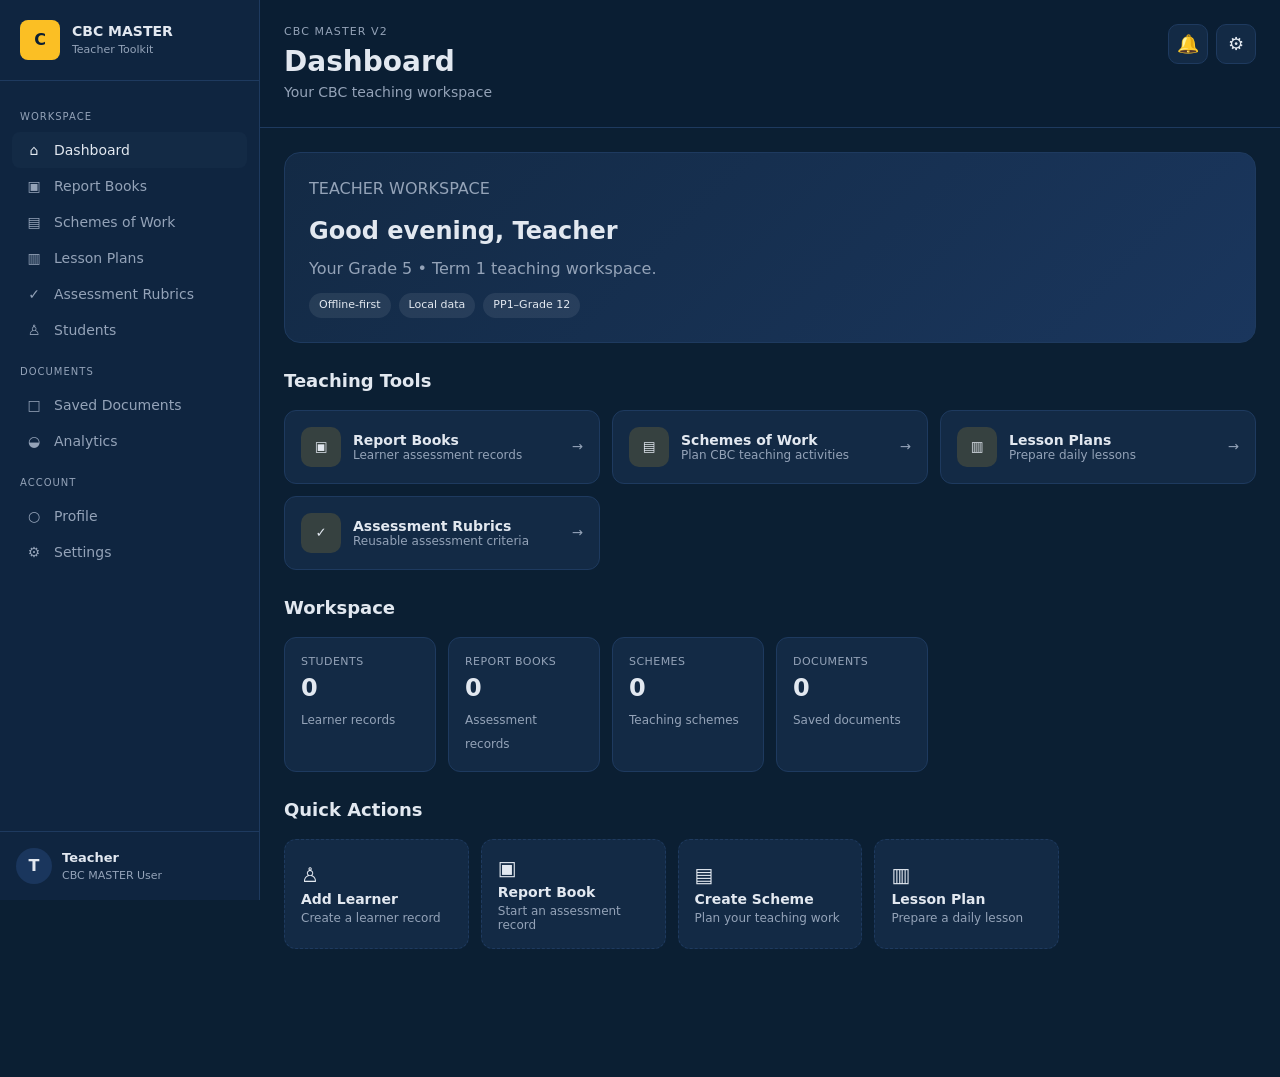
==== commit b28f59e6: "Remove duplicate CBC Master V2 page headings" ====
--- a/index.html
+++ b/index.html
@@ -5,8 +5,9 @@
 
   <!-- =========================================================
        CBC MASTER V2
-       Kenyan CBC Teacher Toolkit • PP1 to Grade 12
-       Privacy-first • Local-first • Offline-ready
+       Kenyan CBC Teacher Toolkit
+       PP1 to Grade 12
+       Privacy-first • Offline-first • PWA
        ========================================================= -->
 
   <meta charset="utf-8">
@@ -15,21 +16,28 @@
     name="viewport"
     content="width=device-width,
              initial-scale=1,
-             viewport-fit=cover">
+             viewport-fit=cover"
+  >
 
   <meta
     name="theme-color"
-    content="#0B1F33">
+    content="#0B1F33"
+  >
 
   <meta
     name="description"
-    content="Private, offline-first Kenyan CBC teacher toolkit for PP1 to Grade 12.">
+    content="Private, offline-first Kenyan CBC teacher toolkit for PP1 to Grade 12."
+  >
 
   <meta
     name="referrer"
-    content="no-referrer">
-
-  <!-- Privacy / security policy -->
+    content="no-referrer"
+  >
+
+  <!-- =========================================================
+       CONTENT SECURITY POLICY
+       ========================================================= -->
+
   <meta
     http-equiv="Content-Security-Policy"
     content="
@@ -46,30 +54,38 @@
       form-action 'self';
       frame-ancestors 'none';
       upgrade-insecure-requests;
-    ">
+    "
+  >
 
   <title>CBC MASTER V2</title>
 
-  <!-- PWA -->
-  <link
-    rel="manifest"
-    href="manifest.json">
-
-  <!-- App icons -->
+  <!-- =========================================================
+       APP ICON
+       ========================================================= -->
+
   <link
     rel="icon"
     type="image/png"
-    sizes="192x192"
-    href="icons/icon-192.png">
+    href="icons/icon-192.png"
+  >
+
+  <!-- =========================================================
+       PWA MANIFEST
+       ========================================================= -->
 
   <link
-    rel="apple-touch-icon"
-    href="icons/icon-192.png">
-
-  <!-- Local stylesheet only -->
+    rel="manifest"
+    href="manifest.json"
+  >
+
+  <!-- =========================================================
+       STYLESHEET
+       ========================================================= -->
+
   <link
     rel="stylesheet"
-    href="css/app.css">
+    href="css/app.css"
+  >
 
 </head>
 
@@ -77,7 +93,7 @@
 <body>
 
   <!-- =========================================================
-       APP SHELL
+       APP
        ========================================================= -->
 
   <div id="app">
@@ -87,30 +103,40 @@
          SIDEBAR
          ======================================================= -->
 
-    <aside
-      class="sidebar"
-      id="sidebar"
-      aria-label="Main navigation">
+    <aside class="sidebar">
 
       <!-- Brand -->
 
       <div class="sidebar-brand">
 
-        <div class="brand-mark">
-          CM
+        <div
+          class="brand-mark"
+          aria-hidden="true"
+        >
+          C
         </div>
 
         <div class="brand-text">
-          <strong>CBC MASTER</strong>
-          <span>V2 • Teacher Toolkit</span>
+
+          <strong>
+            CBC MASTER
+          </strong>
+
+          <span>
+            Teacher Toolkit
+          </span>
+
         </div>
 
       </div>
 
 
-      <!-- Main navigation -->
-
-      <nav class="sidebar-nav">
+      <!-- Navigation -->
+
+      <nav
+        class="sidebar-nav"
+        aria-label="Main navigation"
+      >
 
         <p class="nav-label">
           Workspace
@@ -120,145 +146,191 @@
         <button
           type="button"
           class="nav-item active"
-          data-page="dashboard">
-
-          <span class="nav-icon">⌂</span>
+          data-page="dashboard"
+          aria-current="page"
+        >
+          <span
+            class="nav-icon"
+            aria-hidden="true"
+          >
+            ⌂
+          </span>
 
           <span>
             Dashboard
           </span>
-
         </button>
 
 
         <button
           type="button"
           class="nav-item"
-          data-page="report-books">
-
-          <span class="nav-icon">▣</span>
+          data-page="report-books"
+        >
+          <span
+            class="nav-icon"
+            aria-hidden="true"
+          >
+            ▣
+          </span>
 
           <span>
             Report Books
           </span>
-
         </button>
 
 
         <button
           type="button"
           class="nav-item"
-          data-page="schemes">
-
-          <span class="nav-icon">▤</span>
+          data-page="schemes"
+        >
+          <span
+            class="nav-icon"
+            aria-hidden="true"
+          >
+            ▤
+          </span>
 
           <span>
             Schemes of Work
           </span>
-
         </button>
 
 
         <button
           type="button"
           class="nav-item"
-          data-page="lesson-plans">
-
-          <span class="nav-icon">▥</span>
+          data-page="lesson-plans"
+        >
+          <span
+            class="nav-icon"
+            aria-hidden="true"
+          >
+            ▥
+          </span>
 
           <span>
             Lesson Plans
           </span>
-
         </button>
 
 
         <button
           type="button"
           class="nav-item"
-          data-page="rubrics">
-
-          <span class="nav-icon">✓</span>
+          data-page="rubrics"
+        >
+          <span
+            class="nav-icon"
+            aria-hidden="true"
+          >
+            ✓
+          </span>
 
           <span>
-            Rubrics
-          </span>
-
+            Assessment Rubrics
+          </span>
         </button>
 
 
         <button
           type="button"
           class="nav-item"
-          data-page="students">
-
-          <span class="nav-icon">♙</span>
+          data-page="students"
+        >
+          <span
+            class="nav-icon"
+            aria-hidden="true"
+          >
+            ♙
+          </span>
 
           <span>
             Students
           </span>
-
         </button>
 
 
         <p class="nav-label">
-          Management
+          Documents
         </p>
 
 
         <button
           type="button"
           class="nav-item"
-          data-page="documents">
-
-          <span class="nav-icon">□</span>
+          data-page="documents"
+        >
+          <span
+            class="nav-icon"
+            aria-hidden="true"
+          >
+            □
+          </span>
 
           <span>
             Saved Documents
           </span>
-
         </button>
 
 
         <button
           type="button"
           class="nav-item"
-          data-page="analytics">
-
-          <span class="nav-icon">◒</span>
+          data-page="analytics"
+        >
+          <span
+            class="nav-icon"
+            aria-hidden="true"
+          >
+            ◒
+          </span>
 
           <span>
             Analytics
           </span>
-
         </button>
+
+
+        <p class="nav-label">
+          Account
+        </p>
 
 
         <button
           type="button"
           class="nav-item"
-          data-page="profile">
-
-          <span class="nav-icon">○</span>
+          data-page="profile"
+        >
+          <span
+            class="nav-icon"
+            aria-hidden="true"
+          >
+            ○
+          </span>
 
           <span>
             Profile
           </span>
-
         </button>
 
 
         <button
           type="button"
           class="nav-item"
-          data-page="settings">
-
-          <span class="nav-icon">⚙</span>
+          data-page="settings"
+        >
+          <span
+            class="nav-icon"
+            aria-hidden="true"
+          >
+            ⚙
+          </span>
 
           <span>
             Settings
           </span>
-
         </button>
 
       </nav>
@@ -270,7 +342,9 @@
 
         <div
           class="avatar"
-          id="sidebarProfileAvatar">
+          id="sidebarProfileAvatar"
+          aria-hidden="true"
+        >
           T
         </div>
 
@@ -292,14 +366,18 @@
 
 
     <!-- =======================================================
-         MAIN AREA
+         MAIN CONTENT
          ======================================================= -->
 
     <main class="main-content">
 
 
       <!-- =====================================================
-           HEADER
+           GLOBAL TOPBAR
+
+           IMPORTANT:
+           This is the ONLY main page heading.
+           JavaScript updates pageTitle/pageSubtitle.
            ===================================================== -->
 
       <header class="topbar">
@@ -320,6 +398,10 @@
 
         </div>
 
+
+        <!-- ===================================================
+             TOP RIGHT ACTIONS
+             =================================================== -->
 
         <div class="topbar-actions">
 
@@ -328,10 +410,9 @@
             class="icon-button"
             id="notificationButton"
             aria-label="Notifications"
-            title="Notifications">
-
+            title="Notifications"
+          >
             🔔
-
           </button>
 
 
@@ -341,10 +422,9 @@
             id="settingsButton"
             aria-label="Settings"
             title="Settings"
-            data-page="settings">
-
+            data-page="settings"
+          >
             ⚙
-
           </button>
 
         </div>
@@ -353,7 +433,7 @@
 
 
       <!-- =====================================================
-           PAGE CONTAINER
+           PAGE CONTENT
            ===================================================== -->
 
       <div class="content-container">
@@ -366,36 +446,36 @@
         <section
           id="dashboardPage"
           class="page-section"
-          data-page-section="dashboard">
-
-
-          <!-- Welcome -->
-
-          <section class="welcome-card">
-
-            <div class="welcome-content">
+          data-page-section="dashboard"
+        >
+
+          <div class="page-content">
+
+
+            <!-- Welcome -->
+
+            <section class="welcome-card">
 
               <p class="eyebrow">
-                Teacher Workspace
+                TEACHER WORKSPACE
               </p>
 
-              <h2>
-                Welcome to CBC MASTER
+              <h2 id="welcomeTitle">
+                Good evening, Teacher
               </h2>
 
-              <p>
-                Plan, manage and review your CBC teaching work
-                from one private workspace.
+              <p id="welcomeText">
+                Your Grade 5 • Term 1 teaching workspace.
               </p>
 
               <div class="welcome-badges">
 
                 <span>
-                  Local-first
+                  Offline-first
                 </span>
 
                 <span>
-                  Offline-ready
+                  Local data
                 </span>
 
                 <span>
@@ -404,444 +484,417 @@
 
               </div>
 
-            </div>
-
-          </section>
-
-
-          <!-- Teaching tools -->
-
-          <section class="section-block">
-
-            <div class="section-heading">
-
-              <div>
-
-                <p class="eyebrow">
+            </section>
+
+
+            <!-- Teaching Tools -->
+
+            <section class="section-block">
+
+              <div class="section-heading">
+
+                <h2>
                   Teaching Tools
-                </p>
+                </h2>
+
+              </div>
+
+
+              <div class="module-grid">
+
+
+                <!-- Report Books -->
+
+                <button
+                  type="button"
+                  class="module-card"
+                  data-module="report-books"
+                >
+
+                  <span
+                    class="module-icon"
+                    aria-hidden="true"
+                  >
+                    ▣
+                  </span>
+
+                  <span class="module-content">
+
+                    <strong>
+                      Report Books
+                    </strong>
+
+                    <small>
+                      Learner assessment records
+                    </small>
+
+                  </span>
+
+                  <span
+                    class="module-arrow"
+                    aria-hidden="true"
+                  >
+                    →
+                  </span>
+
+                </button>
+
+
+                <!-- Schemes -->
+
+                <button
+                  type="button"
+                  class="module-card"
+                  data-module="schemes"
+                >
+
+                  <span
+                    class="module-icon"
+                    aria-hidden="true"
+                  >
+                    ▤
+                  </span>
+
+                  <span class="module-content">
+
+                    <strong>
+                      Schemes of Work
+                    </strong>
+
+                    <small>
+                      Plan CBC teaching activities
+                    </small>
+
+                  </span>
+
+                  <span
+                    class="module-arrow"
+                    aria-hidden="true"
+                  >
+                    →
+                  </span>
+
+                </button>
+
+
+                <!-- Lesson Plans -->
+
+                <button
+                  type="button"
+                  class="module-card"
+                  data-module="lesson-plans"
+                >
+
+                  <span
+                    class="module-icon"
+                    aria-hidden="true"
+                  >
+                    ▥
+                  </span>
+
+                  <span class="module-content">
+
+                    <strong>
+                      Lesson Plans
+                    </strong>
+
+                    <small>
+                      Prepare daily lessons
+                    </small>
+
+                  </span>
+
+                  <span
+                    class="module-arrow"
+                    aria-hidden="true"
+                  >
+                    →
+                  </span>
+
+                </button>
+
+
+                <!-- Rubrics -->
+
+                <button
+                  type="button"
+                  class="module-card"
+                  data-module="rubrics"
+                >
+
+                  <span
+                    class="module-icon"
+                    aria-hidden="true"
+                  >
+                    ✓
+                  </span>
+
+                  <span class="module-content">
+
+                    <strong>
+                      Assessment Rubrics
+                    </strong>
+
+                    <small>
+                      Reusable assessment criteria
+                    </small>
+
+                  </span>
+
+                  <span
+                    class="module-arrow"
+                    aria-hidden="true"
+                  >
+                    →
+                  </span>
+
+                </button>
+
+              </div>
+
+            </section>
+
+
+            <!-- Workspace Statistics -->
+
+            <section class="section-block">
+
+              <div class="section-heading">
 
                 <h2>
-                  Build your classroom workspace
+                  Workspace
                 </h2>
 
               </div>
 
-            </div>
-
-
-            <div class="module-grid">
-
-
-              <button
-                type="button"
-                class="module-card"
-                data-module="report-books">
-
-                <span class="module-icon">
-                  ▣
-                </span>
-
-                <span class="module-content">
+
+              <div class="stats-grid">
+
+
+                <article class="stat-card">
+
+                  <span class="stat-label">
+                    Students
+                  </span>
+
+                  <strong
+                    class="stat-value"
+                    data-stat="students"
+                  >
+                    0
+                  </strong>
+
+                  <small>
+                    Learner records
+                  </small>
+
+                </article>
+
+
+                <article class="stat-card">
+
+                  <span class="stat-label">
+                    Report Books
+                  </span>
+
+                  <strong
+                    class="stat-value"
+                    data-stat="report-books"
+                  >
+                    0
+                  </strong>
+
+                  <small>
+                    Assessment records
+                  </small>
+
+                </article>
+
+
+                <article class="stat-card">
+
+                  <span class="stat-label">
+                    Schemes
+                  </span>
+
+                  <strong
+                    class="stat-value"
+                    data-stat="schemes"
+                  >
+                    0
+                  </strong>
+
+                  <small>
+                    Teaching schemes
+                  </small>
+
+                </article>
+
+
+                <article class="stat-card">
+
+                  <span class="stat-label">
+                    Documents
+                  </span>
+
+                  <strong
+                    class="stat-value"
+                    data-stat="documents"
+                  >
+                    0
+                  </strong>
+
+                  <small>
+                    Saved documents
+                  </small>
+
+                </article>
+
+              </div>
+
+            </section>
+
+
+            <!-- Quick Actions -->
+
+            <section class="section-block">
+
+              <div class="section-heading">
+
+                <h2>
+                  Quick Actions
+                </h2>
+
+              </div>
+
+
+              <div class="quick-actions">
+
+
+                <button
+                  type="button"
+                  class="quick-action"
+                  data-action="add-student"
+                >
+
+                  <span aria-hidden="true">
+                    ♙
+                  </span>
 
                   <strong>
-                    Report Books
+                    Add Learner
                   </strong>
 
                   <small>
-                    Manage learner assessment records.
+                    Create a learner record
                   </small>
 
-                </span>
-
-                <span class="module-arrow">
-                  →
-                </span>
-
-              </button>
-
-
-              <button
-                type="button"
-                class="module-card"
-                data-module="schemes">
-
-                <span class="module-icon">
-                  ▤
-                </span>
-
-                <span class="module-content">
+                </button>
+
+
+                <button
+                  type="button"
+                  class="quick-action"
+                  data-action="create-report-book"
+                >
+
+                  <span aria-hidden="true">
+                    ▣
+                  </span>
 
                   <strong>
-                    Schemes of Work
+                    Report Book
                   </strong>
 
                   <small>
-                    Plan CBC teaching activities.
+                    Start an assessment record
                   </small>
 
-                </span>
-
-                <span class="module-arrow">
-                  →
-                </span>
-
-              </button>
-
-
-              <button
-                type="button"
-                class="module-card"
-                data-module="lesson-plans">
-
-                <span class="module-icon">
-                  ▥
-                </span>
-
-                <span class="module-content">
+                </button>
+
+
+                <button
+                  type="button"
+                  class="quick-action"
+                  data-action="create-scheme"
+                >
+
+                  <span aria-hidden="true">
+                    ▤
+                  </span>
 
                   <strong>
-                    Lesson Plans
+                    Create Scheme
                   </strong>
 
                   <small>
-                    Prepare daily lessons.
+                    Plan your teaching work
                   </small>
 
-                </span>
-
-                <span class="module-arrow">
-                  →
-                </span>
-
-              </button>
-
-
-              <button
-                type="button"
-                class="module-card"
-                data-module="rubrics">
-
-                <span class="module-icon">
-                  ✓
-                </span>
-
-                <span class="module-content">
+                </button>
+
+
+                <button
+                  type="button"
+                  class="quick-action"
+                  data-action="create-lesson-plan"
+                >
+
+                  <span aria-hidden="true">
+                    ▥
+                  </span>
 
                   <strong>
-                    Assessment Rubrics
+                    Lesson Plan
                   </strong>
 
                   <small>
-                    Create reusable criteria.
+                    Prepare a daily lesson
                   </small>
 
-                </span>
-
-                <span class="module-arrow">
-                  →
-                </span>
-
-              </button>
-
-
-              <button
-                type="button"
-                class="module-card"
-                data-module="students">
-
-                <span class="module-icon">
-                  ♙
-                </span>
-
-                <span class="module-content">
-
-                  <strong>
-                    Students
-                  </strong>
-
-                  <small>
-                    Manage learner records.
-                  </small>
-
-                </span>
-
-                <span class="module-arrow">
-                  →
-                </span>
-
-              </button>
-
-
-              <button
-                type="button"
-                class="module-card"
-                data-module="documents">
-
-                <span class="module-icon">
-                  □
-                </span>
-
-                <span class="module-content">
-
-                  <strong>
-                    Saved Documents
-                  </strong>
-
-                  <small>
-                    Keep teaching documents organized.
-                  </small>
-
-                </span>
-
-                <span class="module-arrow">
-                  →
-                </span>
-
-              </button>
-
-            </div>
-
-          </section>
-
-
-          <!-- Statistics -->
-
-          <section class="section-block">
-
-            <div class="section-heading">
-
-              <div>
-
-                <p class="eyebrow">
-                  Workspace
-                </p>
-
-                <h2>
-                  Your current records
-                </h2>
+                </button>
 
               </div>
 
-            </div>
-
-
-            <div class="stats-grid">
-
-
-              <article class="stat-card">
-
-                <span class="stat-label">
-                  Students
-                </span>
-
-                <strong
-                  class="stat-value"
-                  data-stat="students">
-                  0
-                </strong>
-
-                <small>
-                  Learner records
-                </small>
-
-              </article>
-
-
-              <article class="stat-card">
-
-                <span class="stat-label">
-                  Report Books
-                </span>
-
-                <strong
-                  class="stat-value"
-                  data-stat="report-books">
-                  0
-                </strong>
-
-                <small>
-                  Assessment records
-                </small>
-
-              </article>
-
-
-              <article class="stat-card">
-
-                <span class="stat-label">
-                  Schemes
-                </span>
-
-                <strong
-                  class="stat-value"
-                  data-stat="schemes">
-                  0
-                </strong>
-
-                <small>
-                  Teaching plans
-                </small>
-
-              </article>
-
-
-              <article class="stat-card">
-
-                <span class="stat-label">
-                  Documents
-                </span>
-
-                <strong
-                  class="stat-value"
-                  data-stat="documents">
-                  0
-                </strong>
-
-                <small>
-                  Saved documents
-                </small>
-
-              </article>
-
-            </div>
-
-          </section>
-
-
-          <!-- Quick actions -->
-
-          <section class="section-block">
-
-            <div class="section-heading">
-
-              <div>
-
-                <p class="eyebrow">
-                  Quick Actions
-                </p>
-
-                <h2>
-                  Start something new
-                </h2>
-
-              </div>
-
-            </div>
-
-
-            <div class="quick-actions">
-
-
-              <button
-                type="button"
-                class="quick-action"
-                data-action="add-student">
-
-                <span>
-                  +
-                </span>
-
-                <strong>
-                  Add Student
-                </strong>
-
-                <small>
-                  Create a learner record
-                </small>
-
-              </button>
-
-
-              <button
-                type="button"
-                class="quick-action"
-                data-action="create-report-book">
-
-                <span>
-                  +
-                </span>
-
-                <strong>
-                  Report Book
-                </strong>
-
-                <small>
-                  Start assessment records
-                </small>
-
-              </button>
-
-
-              <button
-                type="button"
-                class="quick-action"
-                data-action="create-scheme">
-
-                <span>
-                  +
-                </span>
-
-                <strong>
-                  New Scheme
-                </strong>
-
-                <small>
-                  Plan your teaching
-                </small>
-
-              </button>
-
-
-              <button
-                type="button"
-                class="quick-action"
-                data-action="create-lesson-plan">
-
-                <span>
-                  +
-                </span>
-
-                <strong>
-                  Lesson Plan
-                </strong>
-
-                <small>
-                  Prepare a lesson
-                </small>
-
-              </button>
-
-            </div>
-
-          </section>
+            </section>
+
+          </div>
 
         </section>
 
 
         <!-- ===================================================
              REPORT BOOKS
+             NO DUPLICATE PAGE HEADER
              =================================================== -->
 
         <section
           id="reportBooksPage"
           class="page-section"
           data-page-section="report-books"
-          hidden>
-
-          <div class="empty-page">
-
-            <span class="empty-icon">
-              ▣
-            </span>
-
-            <h2>
-              Report Books
-            </h2>
-
-            <p>
-              Learner assessment records will be managed here.
-            </p>
+          hidden
+        >
+
+          <div class="page-content">
+
+            <div class="empty-page">
+
+              <span
+                class="empty-icon"
+                aria-hidden="true"
+              >
+                ▣
+              </span>
+
+              <h2>
+                Report Books
+              </h2>
+
+              <p>
+                Learner assessment records will be managed here.
+              </p>
+
+            </div>
 
           </div>
 
@@ -850,27 +903,36 @@
 
         <!-- ===================================================
              SCHEMES
+             NO DUPLICATE PAGE HEADER
              =================================================== -->
 
         <section
           id="schemesPage"
           class="page-section"
           data-page-section="schemes"
-          hidden>
-
-          <div class="empty-page">
-
-            <span class="empty-icon">
-              ▤
-            </span>
-
-            <h2>
-              Schemes of Work
-            </h2>
-
-            <p>
-              CBC teaching schemes will be created and managed here.
-            </p>
+          hidden
+        >
+
+          <div class="page-content">
+
+            <div class="empty-page">
+
+              <span
+                class="empty-icon"
+                aria-hidden="true"
+              >
+                ▤
+              </span>
+
+              <h2>
+                Schemes of Work
+              </h2>
+
+              <p>
+                CBC teaching schemes will be created and managed here.
+              </p>
+
+            </div>
 
           </div>
 
@@ -879,27 +941,36 @@
 
         <!-- ===================================================
              LESSON PLANS
+             NO DUPLICATE PAGE HEADER
              =================================================== -->
 
         <section
           id="lessonPlansPage"
           class="page-section"
           data-page-section="lesson-plans"
-          hidden>
-
-          <div class="empty-page">
-
-            <span class="empty-icon">
-              ▥
-            </span>
-
-            <h2>
-              Lesson Plans
-            </h2>
-
-            <p>
-              Daily CBC lesson planning will be managed here.
-            </p>
+          hidden
+        >
+
+          <div class="page-content">
+
+            <div class="empty-page">
+
+              <span
+                class="empty-icon"
+                aria-hidden="true"
+              >
+                ▥
+              </span>
+
+              <h2>
+                Lesson Plans
+              </h2>
+
+              <p>
+                Daily CBC lesson planning will be managed here.
+              </p>
+
+            </div>
 
           </div>
 
@@ -908,27 +979,36 @@
 
         <!-- ===================================================
              RUBRICS
+             NO DUPLICATE PAGE HEADER
              =================================================== -->
 
         <section
           id="rubricsPage"
           class="page-section"
           data-page-section="rubrics"
-          hidden>
-
-          <div class="empty-page">
-
-            <span class="empty-icon">
-              ✓
-            </span>
-
-            <h2>
-              Assessment Rubrics
-            </h2>
-
-            <p>
-              Create and manage reusable assessment criteria.
-            </p>
+          hidden
+        >
+
+          <div class="page-content">
+
+            <div class="empty-page">
+
+              <span
+                class="empty-icon"
+                aria-hidden="true"
+              >
+                ✓
+              </span>
+
+              <h2>
+                Assessment Rubrics
+              </h2>
+
+              <p>
+                Create and manage reusable assessment criteria.
+              </p>
+
+            </div>
 
           </div>
 
@@ -937,27 +1017,27 @@
 
         <!-- ===================================================
              STUDENTS
+             NO DUPLICATE PAGE HEADER
              =================================================== -->
 
         <section
           id="studentsPage"
           class="page-section"
           data-page-section="students"
-          hidden>
-
-          <div class="empty-page">
-
-            <span class="empty-icon">
-              ♙
-            </span>
-
-            <h2>
-              Students
-            </h2>
-
-            <p>
-              Learner records will be managed here.
-            </p>
+          hidden
+        >
+
+          <div class="page-content">
+
+            <div id="studentsList"></div>
+
+            <button
+              id="addStudentBtn"
+              class="btn btn-primary"
+              type="button"
+            >
+              + Add Learner
+            </button>
 
           </div>
 
@@ -965,28 +1045,37 @@
 
 
         <!-- ===================================================
-             DOCUMENTS
+             SAVED DOCUMENTS
+             NO DUPLICATE PAGE HEADER
              =================================================== -->
 
         <section
           id="documentsPage"
           class="page-section"
           data-page-section="documents"
-          hidden>
-
-          <div class="empty-page">
-
-            <span class="empty-icon">
-              □
-            </span>
-
-            <h2>
-              Saved Documents
-            </h2>
-
-            <p>
-              Your saved teaching documents will appear here.
-            </p>
+          hidden
+        >
+
+          <div class="page-content">
+
+            <div class="empty-page">
+
+              <span
+                class="empty-icon"
+                aria-hidden="true"
+              >
+                □
+              </span>
+
+              <h2>
+                Saved Documents
+              </h2>
+
+              <p>
+                Your saved teaching documents will appear here.
+              </p>
+
+            </div>
 
           </div>
 
@@ -995,27 +1084,36 @@
 
         <!-- ===================================================
              ANALYTICS
+             NO DUPLICATE PAGE HEADER
              =================================================== -->
 
         <section
           id="analyticsPage"
           class="page-section"
           data-page-section="analytics"
-          hidden>
-
-          <div class="empty-page">
-
-            <span class="empty-icon">
-              ◒
-            </span>
-
-            <h2>
-              Analytics
-            </h2>
-
-            <p>
-              Your local teaching workspace insights will appear here.
-            </p>
+          hidden
+        >
+
+          <div class="page-content">
+
+            <div class="empty-page">
+
+              <span
+                class="empty-icon"
+                aria-hidden="true"
+              >
+                ◒
+              </span>
+
+              <h2>
+                Analytics
+              </h2>
+
+              <p>
+                Your local teaching workspace insights will appear here.
+              </p>
+
+            </div>
 
           </div>
 
@@ -1024,27 +1122,36 @@
 
         <!-- ===================================================
              PROFILE
+             NO DUPLICATE PAGE HEADER
              =================================================== -->
 
         <section
           id="profilePage"
           class="page-section"
           data-page-section="profile"
-          hidden>
-
-          <div class="empty-page">
-
-            <span class="empty-icon">
-              ○
-            </span>
-
-            <h2>
-              Teacher Profile
-            </h2>
-
-            <p>
-              Manage your local teacher information here.
-            </p>
+          hidden
+        >
+
+          <div class="page-content">
+
+            <div class="empty-page">
+
+              <span
+                class="empty-icon"
+                aria-hidden="true"
+              >
+                ○
+              </span>
+
+              <h2>
+                Teacher Profile
+              </h2>
+
+              <p>
+                Manage your local teacher information here.
+              </p>
+
+            </div>
 
           </div>
 
@@ -1053,198 +1160,69 @@
 
         <!-- ===================================================
              SETTINGS
-             Privacy-first local workspace controls
+             IMPORTANT:
+             There is NO .page-heading here.
+             The global topbar supplies the title.
              =================================================== -->
 
         <section
           id="settingsPage"
           class="page-section"
           data-page-section="settings"
-          hidden>
-
-
-          <!-- Page heading -->
-
-          <div class="page-heading">
-
-            <div>
-
-              <p class="eyebrow">
-                Workspace
+          hidden
+        >
+
+          <div class="page-content">
+
+
+            <!-- =================================================
+                 PRIVACY & SECURITY
+                 ================================================= -->
+
+            <section class="settings-card">
+
+              <div class="settings-card-header">
+
+                <h2>
+                  Privacy &amp; Security
+                </h2>
+
+              </div>
+
+              <p>
+                CBC MASTER is designed to keep your teaching
+                workspace on this device.
               </p>
 
-              <h2>
-                Settings
-              </h2>
-
-              <p class="page-description">
-                Manage CBC MASTER preferences, privacy,
-                and local data.
+              <p>
+                No advertising trackers, hidden analytics,
+                or third-party tracking services are used
+                by the app.
               </p>
 
-            </div>
-
-          </div>
-
-
-          <!-- Privacy Status -->
-
-          <article class="settings-card privacy-card">
-
-            <div class="settings-card-header">
+            </section>
+
+
+            <!-- =================================================
+                 TEACHING PREFERENCES
+                 ================================================= -->
+
+            <section class="settings-card">
+
+              <div class="settings-card-header">
+
+                <h2>
+                  Teaching Preferences
+                </h2>
+
+              </div>
+
 
               <div>
 
-                <span class="settings-icon">
-                  🔒
-                </span>
-
-                <h3>
-                  Privacy &amp; Security
-                </h3>
-
-              </div>
-
-              <span class="status-badge status-local">
-                Local only
-              </span>
-
-            </div>
-
-
-            <p class="settings-text">
-              CBC MASTER is designed to keep your teaching
-              workspace on this device. Student and teacher
-              records are not automatically uploaded to a
-              cloud service.
-            </p>
-
-
-            <div class="privacy-list">
-
-
-              <div class="privacy-item">
-
-                <span class="privacy-check">
-                  ✓
-                </span>
-
-                <div>
-
-                  <strong>
-                    Local-first storage
-                  </strong>
-
-                  <small>
-                    Your workspace is stored in this browser
-                    on this device.
-                  </small>
-
-                </div>
-
-              </div>
-
-
-              <div class="privacy-item">
-
-                <span class="privacy-check">
-                  ✓
-                </span>
-
-                <div>
-
-                  <strong>
-                    No advertising trackers
-                  </strong>
-
-                  <small>
-                    CBC MASTER does not require third-party
-                    advertising trackers.
-                  </small>
-
-                </div>
-
-              </div>
-
-
-              <div class="privacy-item">
-
-                <span class="privacy-check">
-                  ✓
-                </span>
-
-                <div>
-
-                  <strong>
-                    No secret data transmission
-                  </strong>
-
-                  <small>
-                    The app does not automatically send your
-                    student records to a remote server.
-                  </small>
-
-                </div>
-
-              </div>
-
-
-              <div class="privacy-item">
-
-                <span class="privacy-check">
-                  ✓
-                </span>
-
-                <div>
-
-                  <strong>
-                    Export and delete controls
-                  </strong>
-
-                  <small>
-                    You control when your local workspace is
-                    backed up or deleted.
-                  </small>
-
-                </div>
-
-              </div>
-
-
-            </div>
-
-          </article>
-
-
-          <!-- Teaching Preferences -->
-
-          <article class="settings-card">
-
-            <div class="settings-card-header">
-
-              <div>
-
-                <span class="settings-icon">
-                  🎓
-                </span>
-
-                <h3>
-                  Teaching Preferences
-                </h3>
-
-              </div>
-
-            </div>
-
-
-            <div class="settings-form-grid">
-
-
-              <label class="form-field">
-
-                <span>
-                  Default Grade
-                </span>
+                <label for="settingsGrade">
+                  Grade
+                </label>
 
                 <select id="settingsGrade">
 
@@ -1306,14 +1284,17 @@
 
                 </select>
 
-              </label>
-
-
-              <label class="form-field">
-
-                <span>
-                  Default Term
-                </span>
+              </div>
+
+
+              <br>
+
+
+              <div>
+
+                <label for="settingsTerm">
+                  Term
+                </label>
 
                 <select id="settingsTerm">
 
@@ -1331,467 +1312,419 @@
 
                 </select>
 
+              </div>
+
+
+              <br>
+
+
+              <div>
+
+                <label for="settingsAcademicYear">
+                  Academic Year
+                </label>
+
+                <input
+                  id="settingsAcademicYear"
+                  type="number"
+                  inputmode="numeric"
+                  min="2020"
+                  max="2100"
+                  value="2026"
+                >
+
+              </div>
+
+
+              <br>
+
+
+              <div>
+
+                <label>
+
+                  <input
+                    id="settingsLowDataMode"
+                    type="checkbox"
+                  >
+
+                  Low-data mode
+
+                </label>
+
+              </div>
+
+
+              <br>
+
+
+              <button
+                id="saveSettingsButton"
+                class="btn btn-primary"
+                type="button"
+              >
+                Save Preferences
+              </button>
+
+            </section>
+
+
+            <!-- =================================================
+                 LOCAL WORKSPACE
+                 ================================================= -->
+
+            <section class="settings-card">
+
+              <div class="settings-card-header">
+
+                <h2>
+                  Local Workspace
+                </h2>
+
+              </div>
+
+
+              <div class="stats-grid">
+
+
+                <article class="stat-card">
+
+                  <span class="stat-label">
+                    Students
+                  </span>
+
+                  <strong
+                    class="stat-value"
+                    id="settingsStudentCount"
+                  >
+                    0
+                  </strong>
+
+                </article>
+
+
+                <article class="stat-card">
+
+                  <span class="stat-label">
+                    Report Books
+                  </span>
+
+                  <strong
+                    class="stat-value"
+                    id="settingsReportBookCount"
+                  >
+                    0
+                  </strong>
+
+                </article>
+
+
+                <article class="stat-card">
+
+                  <span class="stat-label">
+                    Schemes
+                  </span>
+
+                  <strong
+                    class="stat-value"
+                    id="settingsSchemeCount"
+                  >
+                    0
+                  </strong>
+
+                </article>
+
+
+                <article class="stat-card">
+
+                  <span class="stat-label">
+                    Lesson Plans
+                  </span>
+
+                  <strong
+                    class="stat-value"
+                    id="settingsLessonPlanCount"
+                  >
+                    0
+                  </strong>
+
+                </article>
+
+
+                <article class="stat-card">
+
+                  <span class="stat-label">
+                    Rubrics
+                  </span>
+
+                  <strong
+                    class="stat-value"
+                    id="settingsRubricCount"
+                  >
+                    0
+                  </strong>
+
+                </article>
+
+
+                <article class="stat-card">
+
+                  <span class="stat-label">
+                    Documents
+                  </span>
+
+                  <strong
+                    class="stat-value"
+                    id="settingsDocumentCount"
+                  >
+                    0
+                  </strong>
+
+                </article>
+
+              </div>
+
+
+              <br>
+
+
+              <p id="storageSummary">
+                Your workspace data is stored locally on this device.
+              </p>
+
+            </section>
+
+
+            <!-- =================================================
+                 BACKUP & RESTORE
+                 ================================================= -->
+
+            <section class="settings-card">
+
+              <div class="settings-card-header">
+
+                <h2>
+                  Backup &amp; Restore
+                </h2>
+
+              </div>
+
+              <p>
+                Export your local workspace as a backup file.
+                You can restore it later on this device.
+              </p>
+
+              <br>
+
+
+              <button
+                id="exportDataButton"
+                class="btn btn-secondary"
+                type="button"
+              >
+                Export Backup
+              </button>
+
+
+              <br>
+              <br>
+
+
+              <label for="importDataInput">
+                Restore Backup
               </label>
 
-
-              <label class="form-field">
-
-                <span>
-                  Academic Year
-                </span>
-
-                <select id="settingsAcademicYear">
-
-                  <option value="2026">
-                    2026
-                  </option>
-
-                  <option value="2027">
-                    2027
-                  </option>
-
-                  <option value="2028">
-                    2028
-                  </option>
-
-                  <option value="2029">
-                    2029
-                  </option>
-
-                  <option value="2030">
-                    2030
-                  </option>
-
-                </select>
-
-              </label>
-
-
-              <label class="form-field checkbox-field">
-
-                <span>
-                  Low Data Mode
-                </span>
-
-                <span class="toggle-row">
-
-                  <input
-                    type="checkbox"
-                    id="settingsLowDataMode">
-
-                  <span class="toggle-control"></span>
-
-                  <small>
-                    Reduce non-essential resource usage.
-                  </small>
-
-                </span>
-
-              </label>
-
-
-            </div>
-
-
-            <div class="settings-actions">
+              <input
+                id="importDataInput"
+                type="file"
+                accept="application/json,.json"
+              >
+
+            </section>
+
+
+            <!-- =================================================
+                 DELETE LOCAL DATA
+                 ================================================= -->
+
+            <section class="settings-card">
+
+              <div class="settings-card-header">
+
+                <h2>
+                  Delete Local Data
+                </h2>
+
+              </div>
+
+              <p>
+                Delete the CBC MASTER workspace stored on
+                this device.
+              </p>
+
+              <br>
+
 
               <button
+                id="deleteAllDataButton"
+                class="btn btn-danger"
                 type="button"
-                class="btn btn-primary"
-                id="saveSettingsButton">
-
-                Save Preferences
-
+              >
+                Delete All Local Data
               </button>
 
-            </div>
-
-          </article>
-
-
-          <!-- Local Workspace -->
-
-          <article class="settings-card">
-
-            <div class="settings-card-header">
-
-              <div>
-
-                <span class="settings-icon">
-                  💾
-                </span>
-
-                <h3>
-                  Local Workspace
-                </h3>
+            </section>
+
+
+            <!-- =================================================
+                 ABOUT PRIVACY
+                 ================================================= -->
+
+            <section class="settings-card">
+
+              <div class="settings-card-header">
+
+                <h2>
+                  About CBC MASTER Privacy
+                </h2>
 
               </div>
 
-            </div>
-
-
-            <p class="settings-text">
-              Your CBC MASTER records currently stored
-              on this device.
-            </p>
-
-
-            <div
-              class="storage-summary"
-              id="storageSummary">
-
-
-              <div class="storage-stat">
-
-                <strong id="settingsStudentCount">
-                  0
-                </strong>
-
-                <span>
-                  Students
-                </span>
-
-              </div>
-
-
-              <div class="storage-stat">
-
-                <strong id="settingsReportBookCount">
-                  0
-                </strong>
-
-                <span>
-                  Report Books
-                </span>
-
-              </div>
-
-
-              <div class="storage-stat">
-
-                <strong id="settingsSchemeCount">
-                  0
-                </strong>
-
-                <span>
-                  Schemes
-                </span>
-
-              </div>
-
-
-              <div class="storage-stat">
-
-                <strong id="settingsLessonPlanCount">
-                  0
-                </strong>
-
-                <span>
-                  Lesson Plans
-                </span>
-
-              </div>
-
-
-              <div class="storage-stat">
-
-                <strong id="settingsRubricCount">
-                  0
-                </strong>
-
-                <span>
-                  Rubrics
-                </span>
-
-              </div>
-
-
-              <div class="storage-stat">
-
-                <strong id="settingsDocumentCount">
-                  0
-                </strong>
-
-                <span>
-                  Documents
-                </span>
-
-              </div>
-
-
-            </div>
-
-          </article>
-
-
-          <!-- Backup & Restore -->
-
-          <article class="settings-card">
-
-            <div class="settings-card-header">
-
-              <div>
-
-                <span class="settings-icon">
-                  📦
-                </span>
-
-                <h3>
-                  Backup &amp; Restore
-                </h3>
-
-              </div>
-
-            </div>
-
-
-            <p class="settings-text">
-              Export a copy of your CBC MASTER workspace
-              or restore a previous backup on this device.
-            </p>
-
-
-            <div class="settings-actions">
-
-
-              <button
-                type="button"
-                class="btn btn-primary"
-                id="exportDataButton">
-
-                Export Backup
-
-              </button>
-
-
-              <label
-                class="btn btn-secondary file-button"
-                for="importDataInput">
-
-                Import Backup
-
-              </label>
-
-
-              <input
-                type="file"
-                id="importDataInput"
-                accept="application/json,.json"
-                hidden>
-
-
-            </div>
-
-
-            <p class="settings-note">
-              Keep your backup file somewhere private.
-              It may contain teacher, student, and teaching
-              records.
-            </p>
-
-          </article>
-
-
-          <!-- Delete Local Data -->
-
-          <article class="settings-card danger-card">
-
-            <div class="settings-card-header">
-
-              <div>
-
-                <span class="settings-icon">
-                  ⚠️
-                </span>
-
-                <h3>
-                  Delete Local Data
-                </h3>
-
-              </div>
-
-            </div>
-
-
-            <p class="settings-text">
-              Permanently remove the CBC MASTER workspace
-              stored in this browser. This cannot be undone
-              unless you have a backup.
-            </p>
-
-
-            <button
-              type="button"
-              class="btn btn-danger"
-              id="deleteAllDataButton">
-
-              Delete All Local Data
-
-            </button>
-
-          </article>
-
-
-          <!-- About Privacy -->
-
-          <article class="settings-card">
-
-            <div class="settings-card-header">
-
-              <div>
-
-                <span class="settings-icon">
-                  ℹ️
-                </span>
-
-                <h3>
-                  About CBC MASTER Privacy
-                </h3>
-
-              </div>
-
-            </div>
-
-
-            <p class="settings-text">
-              CBC MASTER V2 is being built as a local-first
-              teacher productivity tool. The application does
-              not need an account or cloud database for its
-              core workspace.
-            </p>
-
-
-            <p class="settings-text">
-              For deployed versions, use HTTPS and keep the
-              application and dependencies updated. Browser
-              storage is not the same as encrypted storage,
-              so protect access to the device and browser
-              profile.
-            </p>
-
-
-            <div class="security-note">
-
-              <strong>
-                Privacy principle
-              </strong>
-
-              <span>
-                Your classroom records should remain under
-                your control.
-              </span>
-
-            </div>
-
-          </article>
-
+              <p>
+                CBC MASTER follows a local-first approach.
+                Teaching records are kept in the browser's
+                local storage unless you explicitly export
+                a backup.
+              </p>
+
+              <br>
+
+              <p>
+                Do not store unnecessary sensitive information.
+                Keep your device protected with a secure
+                screen lock and avoid sharing exported backups.
+              </p>
+
+              <br>
+
+              <p>
+                CBC MASTER does not require third-party
+                advertising or analytics services.
+              </p>
+
+            </section>
+
+          </div>
 
         </section>
 
       </div>
 
+
+      <!-- =====================================================
+           MOBILE BOTTOM NAVIGATION
+           ===================================================== -->
+
+      <nav
+        class="bottom-nav"
+        aria-label="Mobile navigation"
+      >
+
+        <button
+          type="button"
+          class="bottom-nav-item active"
+          data-page="dashboard"
+          aria-current="page"
+        >
+
+          <span aria-hidden="true">
+            ⌂
+          </span>
+
+          <span>
+            Home
+          </span>
+
+        </button>
+
+
+        <button
+          type="button"
+          class="bottom-nav-item"
+          data-page="documents"
+        >
+
+          <span aria-hidden="true">
+            □
+          </span>
+
+          <span>
+            Docs
+          </span>
+
+        </button>
+
+
+        <button
+          type="button"
+          class="bottom-nav-item"
+          data-page="analytics"
+        >
+
+          <span aria-hidden="true">
+            ◒
+          </span>
+
+          <span>
+            Analytics
+          </span>
+
+        </button>
+
+
+        <button
+          type="button"
+          class="bottom-nav-item"
+          data-page="profile"
+        >
+
+          <span aria-hidden="true">
+            ○
+          </span>
+
+          <span>
+            Profile
+          </span>
+
+        </button>
+
+      </nav>
+
+
+      <!-- =====================================================
+           TOAST
+           ===================================================== -->
+
+      <div
+        id="cbcToast"
+        class="toast"
+        role="status"
+        aria-live="polite"
+      ></div>
+
     </main>
 
-
-    <!-- =======================================================
-         MOBILE BOTTOM NAVIGATION
-         ======================================================= -->
-
-    <nav
-      class="bottom-nav"
-      aria-label="Mobile navigation">
-
-
-      <button
-        type="button"
-        class="bottom-nav-item active"
-        data-page="dashboard">
-
-        <span>
-          ⌂
-        </span>
-
-        <small>
-          Home
-        </small>
-
-      </button>
-
-
-      <button
-        type="button"
-        class="bottom-nav-item"
-        data-page="documents">
-
-        <span>
-          □
-        </span>
-
-        <small>
-          Docs
-        </small>
-
-      </button>
-
-
-      <button
-        type="button"
-        class="bottom-nav-item"
-        data-page="analytics">
-
-        <span>
-          ◒
-        </span>
-
-        <small>
-          Analytics
-        </small>
-
-      </button>
-
-
-      <button
-        type="button"
-        class="bottom-nav-item"
-        data-page="profile">
-
-        <span>
-          ○
-        </span>
-
-        <small>
-          Profile
-        </small>
-
-      </button>
-
-    </nav>
-
-
-    <!-- =======================================================
-         TOAST
-         ======================================================= -->
-
-    <div
-      id="cbcToast"
-      class="toast"
-      role="status"
-      aria-live="polite"
-      aria-atomic="true">
-    </div>
-
-
   </div>
 
 
   <!-- =========================================================
-       LOCAL APPLICATION JAVASCRIPT
+       APP JAVASCRIPT
        ========================================================= -->
 
   <script
     src="js/app.js"
-    defer>
-  </script>
+    defer
+  ></script>
 
 </body>
 
--- a/css/app.css
+++ b/css/app.css
@@ -1,1582 +1,1385 @@
 /* =========================================================
    CBC MASTER V2
-   APP CSS FOUNDATION
-   Kenyan CBC Toolkit • PP1 to Grade 12
+   Fixed Dark Theme + Responsive Layout
    ========================================================= */
 
-
-/* =========================================================
-   1. ROOT VARIABLES
-   ========================================================= */
+/* ---------------------------------------------------------
+   RESET
+   --------------------------------------------------------- */
+
+* {
+  box-sizing: border-box;
+  margin: 0;
+  padding: 0;
+}
+
+
+/* ---------------------------------------------------------
+   ROOT VARIABLES
+   --------------------------------------------------------- */
 
 :root {
-
-  /* --- Brand --- */
-
-  --navy-950: #061321;
-  --navy-900: #08182a;
-  --navy-850: #0b1f33;
-  --navy-800: #0e2942;
-  --navy-700: #123452;
-
-  --teal-700: #0f766e;
-  --teal-600: #138a80;
-  --teal-500: #19a99a;
-
-  --gold-600: #d99b00;
-  --gold-500: #f5b700;
-  --gold-300: #ffd45a;
-
-
-  /* --- Surfaces --- */
-
-  --surface: #0b1f33;
-  --surface-2: #0e2942;
-  --surface-3: #123452;
-  --surface-soft: #102a43;
-
-
-  /* --- Text --- */
-
-  --text-primary: #f7fafc;
-  --text-secondary: #c8d3df;
-  --text-muted: #8fa4b8;
-  --text-dark: #102033;
-
-
-  /* --- Borders --- */
-
-  --border: rgba(255, 255, 255, 0.09);
-  --border-strong: rgba(255, 255, 255, 0.15);
-
-
-  /* --- Status --- */
-
-  --success: #39c98a;
-  --warning: #f5b700;
-  --danger: #ef6b73;
-  --info: #5ca9ff;
-
-
-  /* --- Layout --- */
-
-  --sidebar-width: 270px;
-  --header-height: 76px;
-  --bottom-nav-height: 72px;
-
-
-  /* --- Radius --- */
-
-  --radius-sm: 10px;
-  --radius-md: 16px;
-  --radius-lg: 22px;
-  --radius-xl: 28px;
-
-
-  /* --- Shadows --- */
-
-  --shadow-sm:
-    0 4px 14px rgba(0, 0, 0, 0.18);
-
-  --shadow-md:
-    0 10px 28px rgba(0, 0, 0, 0.24);
-
-  --shadow-lg:
-    0 18px 45px rgba(0, 0, 0, 0.30);
-
-
-  /* --- Motion --- */
-
-  --transition-fast: 150ms ease;
-  --transition: 220ms ease;
-}
-
-
-/* =========================================================
-   2. RESET
-   ========================================================= */
-
-*,
-*::before,
-*::after {
-  box-sizing: border-box;
-}
-
+  --bg: #0B1F33;
+  --card: #132A45;
+  --card-2: #1A365D;
+
+  --text: #E2E8F0;
+  --muted: #94A3B8;
+
+  --accent: #FBBF24;
+
+  --border: #1E3A5F;
+
+  --danger: #DC2626;
+
+  --white: #FFFFFF;
+}
+
+
+/* ---------------------------------------------------------
+   BODY
+   --------------------------------------------------------- */
 
 html {
   min-height: 100%;
-  scroll-behavior: smooth;
-}
-
+  background: var(--bg);
+}
 
 body {
-  margin: 0;
-  min-height: 100%;
-  background: var(--navy-950);
-  color: var(--text-primary);
+  min-height: 100vh;
+
   font-family:
-    Inter,
-    ui-sans-serif,
     system-ui,
     -apple-system,
     BlinkMacSystemFont,
     "Segoe UI",
+    Roboto,
+    Arial,
     sans-serif;
+
+  background: var(--bg);
+  color: var(--text);
+
+  line-height: 1.5;
+
+  overflow-x: hidden;
 
   -webkit-font-smoothing: antialiased;
   text-rendering: optimizeLegibility;
 }
 
 
-button,
-input,
-textarea,
-select {
-  font: inherit;
-}
-
-
-button {
-  border: 0;
-}
-
-
-button:focus-visible,
-a:focus-visible,
-input:focus-visible,
-textarea:focus-visible,
-select:focus-visible {
-  outline: 3px solid rgba(245, 183, 0, 0.45);
-  outline-offset: 3px;
-}
-
-
-img,
-svg {
-  max-width: 100%;
-}
-
-
-h1,
-h2,
-h3,
-h4,
-p {
-  margin-top: 0;
-}
-
-
-/* =========================================================
-   3. APP SHELL
-   ========================================================= */
+/* ---------------------------------------------------------
+   APP ROOT
+   --------------------------------------------------------- */
 
 #app {
+  display: flex;
   min-height: 100vh;
-}
-
-
-.app-shell {
-  min-height: 100vh;
-  background: var(--navy-950);
-}
-
-
-/* =========================================================
-   4. SIDEBAR
-   ========================================================= */
+  width: 100%;
+}
+
+
+/* ---------------------------------------------------------
+   SIDEBAR
+   --------------------------------------------------------- */
 
 .sidebar {
-  position: fixed;
-  inset: 0 auto 0 0;
-
-  width: var(--sidebar-width);
+  width: 260px;
+
+  background: #0F2540;
+
+  border-right: 1px solid var(--border);
 
   display: flex;
   flex-direction: column;
 
-  padding: 22px 16px;
-
-  background: var(--navy-900);
-  border-right: 1px solid var(--border);
-
-  z-index: 100;
-}
-
-
-/* =========================================================
-   5. BRAND
-   ========================================================= */
+  position: fixed;
+
+  height: 100vh;
+
+  left: 0;
+  top: 0;
+
+  z-index: 50;
+}
+
+
+/* ---------------------------------------------------------
+   SIDEBAR BRAND
+   --------------------------------------------------------- */
 
 .sidebar-brand {
   display: flex;
   align-items: center;
+
   gap: 12px;
 
-  padding: 4px 8px 24px;
-}
-
+  padding: 20px;
+
+  border-bottom: 1px solid var(--border);
+}
 
 .brand-mark {
-  width: 42px;
-  height: 42px;
+  width: 40px;
+  height: 40px;
+
+  background: var(--accent);
+  color: var(--bg);
 
   display: grid;
   place-items: center;
 
-  flex: 0 0 42px;
-
-  background: var(--teal-700);
-  border-radius: 13px;
-
-  font-size: 21px;
-
-  box-shadow: var(--shadow-sm);
-}
-
-
-.brand-text {
-  min-width: 0;
-
-  display: flex;
-  flex-direction: column;
-}
-
+  border-radius: 8px;
+
+  font-weight: 800;
+
+  flex-shrink: 0;
+}
 
 .brand-text strong {
-  color: var(--text-primary);
-
-  font-size: 15px;
-  font-weight: 800;
-
-  letter-spacing: 0.04em;
-}
-
+  display: block;
+
+  font-size: 14px;
+
+  color: var(--text);
+}
 
 .brand-text span {
-  margin-top: 3px;
-
-  color: var(--text-muted);
+  display: block;
 
   font-size: 11px;
-  line-height: 1.3;
-}
-
-
-/* =========================================================
-   6. SIDEBAR NAVIGATION
-   ========================================================= */
+
+  color: var(--muted);
+}
+
+
+/* ---------------------------------------------------------
+   SIDEBAR NAVIGATION
+   --------------------------------------------------------- */
 
 .sidebar-nav {
-  display: flex;
-  flex-direction: column;
-
-  gap: 5px;
-}
-
-
-.sidebar-nav-account {
-  margin-top: 26px;
-}
-
+  flex: 1;
+
+  padding: 12px;
+
+  overflow-y: auto;
+
+  overscroll-behavior: contain;
+}
 
 .nav-label {
-  margin: 0 8px 8px;
-
-  color: var(--text-muted);
-
   font-size: 10px;
-  font-weight: 800;
-
-  letter-spacing: 0.12em;
-}
-
+
+  text-transform: uppercase;
+
+  letter-spacing: 0.1em;
+
+  color: var(--muted);
+
+  margin: 16px 8px 8px;
+}
 
 .nav-item {
   width: 100%;
 
   display: flex;
   align-items: center;
-  gap: 12px;
-
-  min-height: 46px;
-
-  padding: 0 12px;
+
+  gap: 10px;
+
+  padding: 10px 12px;
+
+  border-radius: 8px;
+
+  border: 0;
 
   background: transparent;
-  color: var(--text-secondary);
-
-  border-radius: var(--radius-md);
+
+  color: var(--muted);
+
+  cursor: pointer;
 
   text-align: left;
 
-  cursor: pointer;
+  font-size: 14px;
+
+  font-family: inherit;
 
   transition:
-    background var(--transition),
-    color var(--transition),
-    transform var(--transition-fast);
-}
-
-
-.nav-item:hover {
-  background: rgba(255, 255, 255, 0.055);
-  color: var(--text-primary);
-}
-
-
-.nav-item:active {
-  transform: scale(0.985);
-}
-
-
+    background 0.2s ease,
+    color 0.2s ease;
+}
+
+.nav-item:hover,
 .nav-item.active {
-  background: rgba(15, 118, 110, 0.22);
-  color: var(--text-primary);
-}
-
+  background: var(--card);
+
+  color: var(--text);
+}
+
+.nav-item:focus-visible {
+  outline: 2px solid var(--accent);
+
+  outline-offset: 2px;
+}
 
 .nav-icon {
-  width: 24px;
-
-  display: inline-flex;
-  justify-content: center;
-
-  font-size: 17px;
-}
-
-
-.nav-text {
-  font-size: 13px;
-  font-weight: 650;
-}
-
-
-/* =========================================================
-   7. SIDEBAR PROFILE
-   ========================================================= */
+  width: 20px;
+
+  min-width: 20px;
+
+  text-align: center;
+}
+
+
+/* ---------------------------------------------------------
+   SIDEBAR PROFILE
+   --------------------------------------------------------- */
 
 .sidebar-profile {
-  margin-top: auto;
+  padding: 16px;
 
   display: flex;
   align-items: center;
-  gap: 11px;
-
-  padding: 13px 10px;
-
-  background: rgba(255, 255, 255, 0.035);
-
-  border: 1px solid var(--border);
-  border-radius: var(--radius-md);
-}
-
-
-.profile-avatar {
-  width: 38px;
-  height: 38px;
+
+  gap: 10px;
+
+  border-top: 1px solid var(--border);
+}
+
+.avatar {
+  width: 36px;
+  height: 36px;
+
+  min-width: 36px;
+
+  border-radius: 50%;
+
+  background: var(--card-2);
 
   display: grid;
   place-items: center;
 
-  flex: 0 0 38px;
-
-  background: var(--teal-700);
-  color: white;
-
-  border-radius: 50%;
+  font-weight: 700;
+
+  color: var(--text);
+}
+
+.sidebar-profile-info {
+  min-width: 0;
+}
+
+.sidebar-profile-info strong {
+  display: block;
 
   font-size: 13px;
-  font-weight: 800;
-}
-
-
-.profile-info {
+
+  white-space: nowrap;
+
+  overflow: hidden;
+
+  text-overflow: ellipsis;
+}
+
+.sidebar-profile-info span {
+  display: block;
+
+  font-size: 11px;
+
+  color: var(--muted);
+
+  white-space: nowrap;
+
+  overflow: hidden;
+
+  text-overflow: ellipsis;
+}
+
+
+/* ---------------------------------------------------------
+   MAIN CONTENT
+   --------------------------------------------------------- */
+
+.main-content {
+  width: calc(100% - 260px);
+
+  margin-left: 260px;
+
+  flex: 1;
+
   min-width: 0;
 
+  padding-bottom: 80px;
+}
+
+
+/* ---------------------------------------------------------
+   TOPBAR
+   IMPORTANT:
+   This keeps notification/settings buttons top-right.
+   --------------------------------------------------------- */
+
+.topbar {
+  width: 100%;
+
   display: flex;
-  flex-direction: column;
-}
-
-
-.profile-info strong {
-  overflow: hidden;
-
-  color: var(--text-primary);
-
-  font-size: 12px;
-
-  white-space: nowrap;
-  text-overflow: ellipsis;
-}
-
-
-.profile-info span {
-  margin-top: 3px;
-
-  overflow: hidden;
-
-  color: var(--text-muted);
-
-  font-size: 10px;
-
-  white-space: nowrap;
-  text-overflow: ellipsis;
-}
-
-
-/* =========================================================
-   8. MAIN CONTENT
-   ========================================================= */
-
-.main-content {
-  min-height: 100vh;
-
-  margin-left: var(--sidebar-width);
-
-  background: var(--navy-950);
-}
-
-
-/* =========================================================
-   9. TOP HEADER
-   ========================================================= */
-
-.top-header {
+
+  justify-content: space-between;
+
+  align-items: flex-start;
+
+  gap: 16px;
+
+  padding: 24px;
+
+  border-bottom: 1px solid var(--border);
+
+  background: rgba(11, 31, 51, 0.96);
+
+  backdrop-filter: blur(10px);
+  -webkit-backdrop-filter: blur(10px);
+
   position: sticky;
+
   top: 0;
 
-  height: var(--header-height);
-
+  z-index: 20;
+}
+
+
+/* ---------------------------------------------------------
+   TOPBAR TITLE
+   --------------------------------------------------------- */
+
+.topbar-title {
+  min-width: 0;
+
+  flex: 1;
+}
+
+.topbar-title .eyebrow {
+  font-size: 11px;
+
+  color: var(--muted);
+
+  text-transform: uppercase;
+
+  letter-spacing: 0.1em;
+}
+
+#pageTitle {
+  font-size: 28px;
+
+  line-height: 1.2;
+
+  margin: 4px 0;
+
+  color: var(--text);
+}
+
+#pageSubtitle {
+  color: var(--muted);
+
+  font-size: 14px;
+}
+
+
+/* ---------------------------------------------------------
+   TOPBAR ACTIONS
+   IMPORTANT:
+   These stay together at the top-right.
+   --------------------------------------------------------- */
+
+.topbar-actions {
   display: flex;
+
   align-items: center;
-  justify-content: space-between;
-
-  padding: 0 32px;
-
-  background: rgba(6, 19, 33, 0.94);
-
-  border-bottom: 1px solid var(--border);
-
-  backdrop-filter: blur(14px);
-  -webkit-backdrop-filter: blur(14px);
-
-  z-index: 80;
-}
-
-
-.header-title {
-  min-width: 0;
-}
-
-
-.header-title h1 {
-  margin: 0;
-
-  color: var(--text-primary);
-
-  font-size: 21px;
-  font-weight: 800;
-
-  letter-spacing: -0.02em;
-}
-
-
-.header-title p {
-  margin: 4px 0 0;
-
-  color: var(--text-muted);
-
-  font-size: 12px;
-}
-
-
-.header-actions {
-  display: flex;
-  align-items: center;
+
+  justify-content: flex-end;
+
   gap: 8px;
-}
-
+
+  flex-shrink: 0;
+
+  margin-left: auto;
+}
+
+
+/* ---------------------------------------------------------
+   TOPBAR ICON BUTTONS
+   --------------------------------------------------------- */
 
 .icon-button {
   width: 40px;
   height: 40px;
 
+  min-width: 40px;
+
+  border-radius: 10px;
+
+  border: 1px solid var(--border);
+
+  background: var(--card);
+
+  color: var(--text);
+
+  cursor: pointer;
+
   display: grid;
   place-items: center;
 
-  background: var(--surface-2);
-  color: var(--text-secondary);
-
-  border: 1px solid var(--border);
-
-  border-radius: 12px;
-
-  cursor: pointer;
+  font-family: inherit;
+
+  font-size: 18px;
+
+  line-height: 1;
 
   transition:
-    background var(--transition),
-    color var(--transition),
-    border-color var(--transition),
-    transform var(--transition-fast);
-}
-
+    background 0.2s ease,
+    border-color 0.2s ease,
+    transform 0.2s ease;
+}
 
 .icon-button:hover {
-  background: var(--surface-3);
-  color: var(--text-primary);
-
-  border-color: var(--border-strong);
-}
-
-
-.icon-button:active {
-  transform: scale(0.94);
-}
-
-
-/* =========================================================
-   10. PAGE CONTENT
-   ========================================================= */
-
-.content {
-  width: min(100%, 1320px);
+  background: var(--card-2);
+
+  border-color: var(--accent);
+
+  transform: translateY(-1px);
+}
+
+.icon-button:focus-visible {
+  outline: 2px solid var(--accent);
+
+  outline-offset: 2px;
+}
+
+
+/* ---------------------------------------------------------
+   CONTENT CONTAINER
+   --------------------------------------------------------- */
+
+.content-container {
+  width: 100%;
+
+  max-width: 1100px;
 
   margin: 0 auto;
 
-  padding: 30px 32px 110px;
-}
-
-
-.app-page {
-  width: 100%;
-}
-
-
-.page-hidden {
+  padding: 24px;
+}
+
+
+/* ---------------------------------------------------------
+   PAGE SECTIONS
+   --------------------------------------------------------- */
+
+.page-section {
+  width: 100%;
+}
+
+.page-section[hidden] {
   display: none !important;
 }
 
-
-/* =========================================================
-   11. WELCOME CARD
-   ========================================================= */
+.page-content {
+  width: 100%;
+}
+
+
+/* ---------------------------------------------------------
+   WELCOME CARD
+   --------------------------------------------------------- */
 
 .welcome-card {
-  min-height: 190px;
-
-  display: flex;
-  align-items: center;
-  justify-content: space-between;
-
-  gap: 30px;
-
-  padding: 30px;
-
   background:
     linear-gradient(
       135deg,
-      var(--navy-800),
-      var(--surface)
+      var(--card),
+      var(--card-2)
     );
 
   border: 1px solid var(--border);
-  border-radius: var(--radius-xl);
-
-  box-shadow: var(--shadow-md);
+
+  border-radius: 16px;
+
+  padding: 24px;
+
+  margin-bottom: 24px;
 
   overflow: hidden;
 }
 
-
-.welcome-content {
+.welcome-card h2 {
+  margin: 8px 0;
+
+  color: var(--text);
+}
+
+.welcome-card p {
+  color: var(--muted);
+
+  margin-bottom: 12px;
+}
+
+.welcome-badges {
+  display: flex;
+
+  align-items: center;
+
+  gap: 8px;
+
+  flex-wrap: wrap;
+}
+
+.welcome-badges span {
+  font-size: 11px;
+
+  padding: 4px 10px;
+
+  background: rgba(255, 255, 255, 0.08);
+
+  border-radius: 20px;
+
+  color: var(--text);
+}
+
+
+/* ---------------------------------------------------------
+   SECTION BLOCK
+   --------------------------------------------------------- */
+
+.section-block {
+  margin: 24px 0;
+
+  width: 100%;
+}
+
+.section-heading {
+  margin-bottom: 16px;
+}
+
+.section-heading h2 {
+  font-size: 18px;
+
+  color: var(--text);
+}
+
+
+/* ---------------------------------------------------------
+   MODULE GRID
+   --------------------------------------------------------- */
+
+.module-grid {
+  width: 100%;
+
+  display: grid;
+
+  grid-template-columns:
+    repeat(
+      auto-fill,
+      minmax(280px, 1fr)
+    );
+
+  gap: 12px;
+
+  align-items: stretch;
+}
+
+
+/* ---------------------------------------------------------
+   MODULE CARD
+   --------------------------------------------------------- */
+
+.module-card {
+  width: 100%;
+
   min-width: 0;
-}
-
-
-.section-kicker {
-  display: inline-block;
-
-  margin-bottom: 8px;
-
-  color: var(--gold-500);
-
-  font-size: 10px;
-  font-weight: 850;
-
-  letter-spacing: 0.13em;
-}
-
-
-.welcome-title {
-  margin: 0;
-
-  color: var(--text-primary);
-
-  font-size: clamp(25px, 3vw, 36px);
-
-  line-height: 1.08;
-
-  letter-spacing: -0.035em;
-}
-
-
-.welcome-text {
-  max-width: 650px;
-
-  margin: 12px 0 0;
-
-  color: var(--text-secondary);
-
-  font-size: 14px;
-  line-height: 1.65;
-}
-
-
-.welcome-badge {
-  width: 74px;
-  height: 74px;
+
+  display: flex;
+
+  align-items: center;
+
+  gap: 12px;
+
+  padding: 16px;
+
+  background: var(--card);
+
+  border: 1px solid var(--border);
+
+  border-radius: 12px;
+
+  cursor: pointer;
+
+  text-align: left;
+
+  color: var(--text);
+
+  font-family: inherit;
+
+  transition:
+    transform 0.2s ease,
+    border-color 0.2s ease,
+    background 0.2s ease;
+}
+
+.module-card:hover {
+  transform: translateY(-2px);
+
+  border-color: var(--accent);
+
+  background: var(--card-2);
+}
+
+.module-card:focus-visible {
+  outline: 2px solid var(--accent);
+
+  outline-offset: 2px;
+}
+
+.module-icon {
+  width: 40px;
+  height: 40px;
+
+  min-width: 40px;
+
+  background: rgba(251, 191, 36, 0.15);
+
+  border-radius: 10px;
 
   display: grid;
   place-items: center;
 
-  flex: 0 0 74px;
-
-  background: rgba(245, 183, 0, 0.10);
-
-  border: 1px solid rgba(245, 183, 0, 0.25);
-
-  border-radius: 22px;
-
-  font-size: 30px;
-}
-
-
-/* =========================================================
-   12. DASHBOARD SECTIONS
-   ========================================================= */
-
-.dashboard-section {
-  margin-top: 34px;
-}
-
-
-.section-heading {
-  display: flex;
-  align-items: flex-end;
-  justify-content: space-between;
-
-  gap: 20px;
-
-  margin-bottom: 16px;
-}
-
-
-.section-heading h2 {
-  margin: 0;
-
-  color: var(--text-primary);
-
-  font-size: 18px;
-  font-weight: 800;
-
-  letter-spacing: -0.02em;
-}
-
-
-.section-heading p {
-  margin: 0;
-
-  color: var(--text-muted);
-
-  font-size: 11px;
-
-  text-align: right;
-}
-
-
-/* =========================================================
-   13. DASHBOARD MODULE GRID
-   ========================================================= */
-
-.dashboard-grid {
+  flex-shrink: 0;
+}
+
+.module-content {
+  flex: 1;
+
+  min-width: 0;
+}
+
+.module-content strong {
+  display: block;
+
+  font-size: 14px;
+
+  color: var(--text);
+}
+
+.module-content small {
+  display: block;
+
+  color: var(--muted);
+
+  font-size: 12px;
+}
+
+.module-arrow {
+  color: var(--muted);
+
+  flex-shrink: 0;
+}
+
+
+/* ---------------------------------------------------------
+   STATS GRID
+   --------------------------------------------------------- */
+
+.stats-grid {
+  width: 100%;
+
   display: grid;
 
   grid-template-columns:
-    repeat(4, minmax(0, 1fr));
-
-  gap: 15px;
-}
-
-
-.dashboard-card {
-  min-width: 0;
-
-  display: flex;
-  flex-direction: column;
-
-  padding: 20px;
-
-  background: var(--surface);
-
-  color: var(--text-primary);
-
-  border: 1px solid var(--border);
-
-  border-radius: var(--radius-lg);
-
-  text-align: left;
-
-  cursor: pointer;
-
-  box-shadow: var(--shadow-sm);
-
-  transition:
-    transform var(--transition),
-    background var(--transition),
-    border-color var(--transition),
-    box-shadow var(--transition);
-}
-
-
-.dashboard-card:hover {
-  background: var(--surface-2);
-
-  border-color: var(--border-strong);
-
-  transform: translateY(-3px);
-
-  box-shadow: var(--shadow-md);
-}
-
-
-.dashboard-card:active {
-  transform: translateY(-1px);
-}
-
-
-.dashboard-card-top {
-  display: flex;
-  align-items: center;
-  justify-content: space-between;
+    repeat(
+      auto-fill,
+      minmax(150px, 1fr)
+    );
 
   gap: 12px;
 
-  margin-bottom: 18px;
-}
-
-
-.dashboard-card-icon {
-  width: 44px;
-  height: 44px;
-
-  display: grid;
-  place-items: center;
-
-  background: rgba(15, 118, 110, 0.18);
-
-  border-radius: 14px;
-
-  font-size: 20px;
-}
-
-
-.dashboard-card-count {
-  min-width: 30px;
-
-  padding: 5px 8px;
-
-  background: rgba(245, 183, 0, 0.10);
-
-  color: var(--gold-300);
-
-  border: 1px solid rgba(245, 183, 0, 0.16);
-
-  border-radius: 999px;
-
-  font-size: 11px;
-  font-weight: 800;
-
-  text-align: center;
-}
-
-
-.dashboard-card h3 {
-  margin: 0 0 8px;
-
-  color: var(--text-primary);
-
-  font-size: 15px;
-  font-weight: 750;
-}
-
-
-.dashboard-card p {
-  min-height: 52px;
-
-  margin: 0;
-
-  color: var(--text-muted);
-
-  font-size: 12px;
-  line-height: 1.6;
-}
-
-
-.dashboard-card-link {
-  margin-top: 18px;
-
-  color: var(--teal-500);
-
-  font-size: 11px;
-  font-weight: 750;
-}
-
-
-/* =========================================================
-   14. STATISTICS
-   ========================================================= */
-
-.stats-grid {
-  display: grid;
-
-  grid-template-columns:
-    repeat(4, minmax(0, 1fr));
-
-  gap: 14px;
-}
-
+  align-items: stretch;
+}
+
+
+/* ---------------------------------------------------------
+   STAT CARD
+   --------------------------------------------------------- */
 
 .stat-card {
   min-width: 0;
 
+  background: var(--card);
+
+  border: 1px solid var(--border);
+
+  border-radius: 12px;
+
+  padding: 16px;
+
+  color: var(--text);
+
+  overflow: hidden;
+}
+
+.stat-label {
+  display: block;
+
+  font-size: 11px;
+
+  color: var(--muted);
+
+  text-transform: uppercase;
+
+  letter-spacing: 0.04em;
+}
+
+.stat-value {
+  display: block;
+
+  font-size: 24px;
+
+  line-height: 1.2;
+
+  margin: 4px 0;
+
+  color: var(--text);
+}
+
+.stat-card small {
+  color: var(--muted);
+
+  font-size: 12px;
+}
+
+
+/* ---------------------------------------------------------
+   QUICK ACTIONS
+   --------------------------------------------------------- */
+
+.quick-actions {
+  width: 100%;
+
+  display: grid;
+
+  grid-template-columns:
+    repeat(
+      auto-fill,
+      minmax(180px, 1fr)
+    );
+
+  gap: 12px;
+
+  align-items: stretch;
+}
+
+
+/* ---------------------------------------------------------
+   QUICK ACTION
+   --------------------------------------------------------- */
+
+.quick-action {
+  width: 100%;
+
+  min-width: 0;
+
+  background: var(--card);
+
+  border: 1px dashed var(--border);
+
+  border-radius: 12px;
+
+  padding: 16px;
+
+  text-align: left;
+
+  cursor: pointer;
+
+  color: var(--text);
+
+  font-family: inherit;
+
+  transition:
+    background 0.2s ease,
+    border-color 0.2s ease,
+    transform 0.2s ease;
+}
+
+.quick-action:hover {
+  background: var(--card-2);
+
+  border-color: var(--accent);
+
+  transform: translateY(-1px);
+}
+
+.quick-action:focus-visible {
+  outline: 2px solid var(--accent);
+
+  outline-offset: 2px;
+}
+
+.quick-action span {
+  display: block;
+
+  font-size: 20px;
+}
+
+.quick-action strong {
+  display: block;
+
+  margin: 4px 0;
+
+  font-size: 14px;
+
+  color: var(--text);
+}
+
+.quick-action small {
+  display: block;
+
+  color: var(--muted);
+
+  font-size: 12px;
+}
+
+
+/* ---------------------------------------------------------
+   EMPTY PAGE
+   --------------------------------------------------------- */
+
+.empty-page {
+  width: 100%;
+
+  text-align: center;
+
+  padding: 60px 20px;
+
+  background: var(--card);
+
+  border: 1px solid var(--border);
+
+  border-radius: 16px;
+
+  color: var(--text);
+}
+
+.empty-icon {
+  display: block;
+
+  font-size: 48px;
+
+  margin-bottom: 16px;
+}
+
+.empty-page h2 {
+  margin-bottom: 8px;
+
+  color: var(--text);
+}
+
+.empty-page p {
+  color: var(--muted);
+}
+
+
+/* ---------------------------------------------------------
+   LIST GRID
+   --------------------------------------------------------- */
+
+.list-grid {
+  width: 100%;
+
+  display: grid;
+
+  grid-template-columns:
+    repeat(
+      auto-fill,
+      minmax(220px, 1fr)
+    );
+
+  gap: 10px;
+}
+
+
+/* ---------------------------------------------------------
+   SETTINGS
+   --------------------------------------------------------- */
+
+.settings-card {
+  width: 100%;
+
+  background: var(--card);
+
+  border: 1px solid var(--border);
+
+  border-radius: 12px;
+
+  padding: 20px;
+
+  margin-bottom: 16px;
+
+  color: var(--text);
+
+  overflow: hidden;
+}
+
+.settings-card-header {
   display: flex;
+
   align-items: center;
 
-  gap: 13px;
-
-  padding: 18px;
-
-  background: var(--surface);
+  justify-content: space-between;
+
+  gap: 12px;
+
+  margin-bottom: 12px;
+}
+
+.settings-card h2,
+.settings-card h3 {
+  color: var(--text);
+}
+
+.settings-card p {
+  color: var(--muted);
+}
+
+
+/* ---------------------------------------------------------
+   FORM ELEMENTS
+   --------------------------------------------------------- */
+
+label {
+  color: var(--text);
+}
+
+input,
+select,
+textarea {
+  width: 100%;
+
+  max-width: 100%;
+
+  font-family: inherit;
+
+  font-size: 14px;
+
+  color: var(--text);
+
+  background: #0F2540;
 
   border: 1px solid var(--border);
 
-  border-radius: var(--radius-lg);
-
-  box-shadow: var(--shadow-sm);
-}
-
-
-.stat-icon {
-  width: 42px;
-  height: 42px;
-
-  display: grid;
-  place-items: center;
-
-  flex: 0 0 42px;
-
-  background: var(--surface-2);
-
-  border-radius: 13px;
-
-  font-size: 18px;
-}
-
-
-.stat-content {
-  min-width: 0;
-
-  display: flex;
-  flex-direction: column;
-}
-
-
-.stat-content span {
-  color: var(--text-muted);
-
-  font-size: 11px;
-}
-
-
-.stat-content strong {
-  margin-top: 4px;
-
-  color: var(--text-primary);
-
-  font-size: 22px;
-  font-weight: 850;
-
-  line-height: 1;
-}
-
-
-/* =========================================================
-   15. QUICK ACTIONS
-   ========================================================= */
-
-.quick-actions-grid {
-  display: grid;
-
-  grid-template-columns:
-    repeat(2, minmax(0, 1fr));
-
-  gap: 12px;
-}
-
-
-.quick-action-card {
-  width: 100%;
-  min-width: 0;
-
-  display: flex;
+  border-radius: 8px;
+
+  padding: 10px 12px;
+
+  outline: none;
+}
+
+input::placeholder,
+textarea::placeholder {
+  color: var(--muted);
+}
+
+input:focus,
+select:focus,
+textarea:focus {
+  border-color: var(--accent);
+
+  outline: 2px solid rgba(251, 191, 36, 0.15);
+
+  outline-offset: 1px;
+}
+
+input[type="checkbox"] {
+  width: auto;
+
+  accent-color: var(--accent);
+}
+
+
+/* ---------------------------------------------------------
+   BUTTONS
+   --------------------------------------------------------- */
+
+.btn {
+  display: inline-flex;
+
   align-items: center;
 
-  gap: 14px;
-
-  padding: 17px;
-
-  background: var(--surface);
-
-  color: var(--text-primary);
+  justify-content: center;
+
+  gap: 8px;
+
+  min-height: 40px;
+
+  padding: 10px 18px;
+
+  border-radius: 8px;
+
+  border: 0;
+
+  cursor: pointer;
+
+  font-family: inherit;
+
+  font-size: 14px;
+
+  font-weight: 600;
+
+  transition:
+    transform 0.2s ease,
+    opacity 0.2s ease,
+    background 0.2s ease;
+}
+
+.btn:hover {
+  transform: translateY(-1px);
+}
+
+.btn:focus-visible {
+  outline: 2px solid var(--accent);
+
+  outline-offset: 2px;
+}
+
+.btn-primary {
+  background: var(--accent);
+
+  color: var(--bg);
+}
+
+.btn-secondary {
+  background: var(--card-2);
+
+  color: var(--text);
 
   border: 1px solid var(--border);
-
-  border-radius: var(--radius-lg);
-
-  text-align: left;
-
-  cursor: pointer;
-
-  box-shadow: var(--shadow-sm);
-
-  transition:
-    background var(--transition),
-    border-color var(--transition),
-    transform var(--transition),
-    box-shadow var(--transition);
-}
-
-
-.quick-action-card:hover {
-  background: var(--surface-2);
-
-  border-color: rgba(19, 138, 128, 0.45);
-
-  transform: translateY(-2px);
-
-  box-shadow: var(--shadow-md);
-}
-
-
-.quick-action-card:active {
-  transform: translateY(0);
-}
-
-
-.quick-action-icon {
-  width: 44px;
-  height: 44px;
-
-  display: grid;
-  place-items: center;
-
-  flex: 0 0 44px;
-
-  background: rgba(15, 118, 110, 0.16);
-
-  border: 1px solid rgba(15, 118, 110, 0.18);
-
-  border-radius: 13px;
-
-  font-size: 19px;
-}
-
-
-.quick-action-content {
-  min-width: 0;
-
-  flex: 1;
-
-  display: flex;
-  flex-direction: column;
-}
-
-
-.quick-action-content strong {
-  color: var(--text-primary);
-
-  font-size: 13px;
-  font-weight: 750;
-}
-
-
-.quick-action-content small {
-  margin-top: 4px;
-
-  color: var(--text-muted);
-
-  font-size: 11px;
-  line-height: 1.45;
-}
-
-
-.quick-action-arrow {
-  flex: 0 0 auto;
-
-  color: var(--teal-500);
-
-  font-size: 18px;
-  font-weight: 700;
-
-  transition:
-    transform var(--transition);
-}
-
-
-.quick-action-card:hover .quick-action-arrow {
-  transform: translateX(3px);
-}
-
-
-/* =========================================================
-   16. MOBILE BOTTOM NAVIGATION
-   ========================================================= */
+}
+
+.btn-danger {
+  background: var(--danger);
+
+  color: var(--white);
+}
+
+
+/* ---------------------------------------------------------
+   BOTTOM NAVIGATION
+   --------------------------------------------------------- */
 
 .bottom-nav {
   display: none;
-}
-
-
-/* =========================================================
-   17. TOAST
-   ========================================================= */
-
-#cbcToast {
+
   position: fixed;
 
+  left: 0;
+  right: 0;
+  bottom: 0;
+
+  background: #0F2540;
+
+  border-top: 1px solid var(--border);
+
+  padding:
+    8px
+    0
+    calc(8px + env(safe-area-inset-bottom));
+
+  z-index: 40;
+}
+
+.bottom-nav-item {
+  flex: 1;
+
+  min-width: 0;
+
+  background: transparent;
+
+  border: 0;
+
+  color: var(--muted);
+
+  display: flex;
+
+  flex-direction: column;
+
+  align-items: center;
+
+  justify-content: center;
+
+  gap: 2px;
+
+  font-family: inherit;
+
+  font-size: 10px;
+
+  cursor: pointer;
+
+  padding: 6px;
+}
+
+.bottom-nav-item.active {
+  color: var(--accent);
+}
+
+.bottom-nav-item:focus-visible {
+  outline: 2px solid var(--accent);
+
+  outline-offset: -2px;
+}
+
+
+/* ---------------------------------------------------------
+   TOAST
+   --------------------------------------------------------- */
+
+.toast {
+  position: fixed;
+
   left: 50%;
-  bottom: 28px;
-
-  z-index: 500;
-
-  max-width: min(90vw, 420px);
-
-  padding: 12px 16px;
-
-  background: var(--surface-3);
-
-  color: var(--text-primary);
-
-  border: 1px solid var(--border-strong);
-
-  border-radius: 13px;
-
-  box-shadow: var(--shadow-lg);
-
-  font-size: 12px;
-  font-weight: 650;
-
-  transform: translate(-50%, 20px);
+
+  bottom: 90px;
+
+  transform:
+    translateX(-50%)
+    translateY(100px);
+
+  max-width: calc(100vw - 32px);
+
+  background: #1E293B;
+
+  color: var(--white);
+
+  padding: 12px 20px;
+
+  border-radius: 30px;
+
+  font-size: 13px;
 
   opacity: 0;
 
+  transition:
+    opacity 0.3s ease,
+    transform 0.3s ease;
+
+  z-index: 100;
+
+  border: 1px solid var(--border);
+
   pointer-events: none;
 
-  transition:
-    opacity var(--transition),
-    transform var(--transition);
-}
-
-
-#cbcToast.show {
+  text-align: center;
+}
+
+.toast.show {
   opacity: 1;
 
-  transform: translate(-50%, 0);
-}
-
-
-/* =========================================================
-   18. SCROLLBAR
-   ========================================================= */
-
-* {
-  scrollbar-width: thin;
-  scrollbar-color: var(--navy-700) transparent;
-}
-
-
-*::-webkit-scrollbar {
-  width: 8px;
-  height: 8px;
-}
-
-
-*::-webkit-scrollbar-track {
-  background: transparent;
-}
-
-
-*::-webkit-scrollbar-thumb {
-  background: var(--navy-700);
-
-  border-radius: 999px;
-}
-
-
-*::-webkit-scrollbar-thumb:hover {
-  background: var(--teal-700);
-}
-
-
-/* =========================================================
-   19. TABLET
-   ========================================================= */
+  transform:
+    translateX(-50%)
+    translateY(0);
+}
+
+
+/* ---------------------------------------------------------
+   HIDDEN PAGES
+   --------------------------------------------------------- */
+
+.page-hidden {
+  display: none !important;
+}
+
+.app-page[hidden] {
+  display: none !important;
+}
+
+
+/* ---------------------------------------------------------
+   RESPONSIVE — TABLET
+   --------------------------------------------------------- */
 
 @media (max-width: 1100px) {
 
-  :root {
-    --sidebar-width: 235px;
-  }
-
-
-  .dashboard-grid {
+  .module-grid {
     grid-template-columns:
-      repeat(2, minmax(0, 1fr));
-  }
-
+      repeat(
+        2,
+        minmax(0, 1fr)
+      );
+  }
+
+  .quick-actions {
+    grid-template-columns:
+      repeat(
+        2,
+        minmax(0, 1fr)
+      );
+  }
+
+}
+
+
+/* ---------------------------------------------------------
+   RESPONSIVE — MOBILE
+   --------------------------------------------------------- */
+
+@media (max-width: 900px) {
+
+  .sidebar {
+    display: none;
+  }
+
+  .main-content {
+    width: 100%;
+
+    margin-left: 0;
+
+    padding-bottom: 80px;
+  }
+
+  .bottom-nav {
+    display: flex;
+  }
+
+  .topbar {
+    padding: 16px;
+
+    gap: 12px;
+  }
+
+  #pageTitle {
+    font-size: 22px;
+  }
+
+  #pageSubtitle {
+    font-size: 13px;
+  }
+
+  .content-container {
+    padding: 16px;
+  }
+
+  .module-grid {
+    grid-template-columns: 1fr;
+  }
+
+  .quick-actions {
+    grid-template-columns:
+      repeat(
+        2,
+        minmax(0, 1fr)
+      );
+  }
 
   .stats-grid {
     grid-template-columns:
-      repeat(2, minmax(0, 1fr));
-  }
-
-}
-
-
-/* =========================================================
-   20. MOBILE
-   ========================================================= */
-
-@media (max-width: 768px) {
-
-  :root {
-    --bottom-nav-height: 70px;
-  }
-
-
-  .sidebar {
-    display: none;
-  }
-
-
-  .main-content {
-    margin-left: 0;
-
-    padding-bottom: var(--bottom-nav-height);
-  }
-
-
-  .top-header {
-    height: 68px;
-
-    padding:
-      0 16px;
-
-    background: rgba(6, 19, 33, 0.97);
-  }
-
-
-  .header-title h1 {
-    font-size: 18px;
-  }
-
-
-  .header-title p {
-    font-size: 10px;
-  }
-
-
-  .header-actions {
+      repeat(
+        2,
+        minmax(0, 1fr)
+      );
+  }
+
+}
+
+
+/* ---------------------------------------------------------
+   SMALL MOBILE
+   --------------------------------------------------------- */
+
+@media (max-width: 520px) {
+
+  .topbar {
+    align-items: flex-start;
+
+    padding: 14px;
+  }
+
+  .topbar-title {
+    min-width: 0;
+  }
+
+  #pageTitle {
+    font-size: 20px;
+  }
+
+  #pageSubtitle {
+    font-size: 12px;
+  }
+
+  .topbar-actions {
     gap: 6px;
   }
 
-
   .icon-button {
-    width: 37px;
-    height: 37px;
-
-    border-radius: 11px;
-
-    font-size: 14px;
-  }
-
-
-  .content {
-    padding:
-      18px
-      16px
-      calc(var(--bottom-nav-height) + 28px);
-  }
-
-
-  .welcome-card {
-    min-height: 165px;
-
-    padding: 23px;
-
-    border-radius: 22px;
-  }
-
-
-  .welcome-title {
-    font-size: 27px;
-  }
-
-
-  .welcome-text {
-    margin-top: 10px;
-
-    font-size: 12px;
-  }
-
-
-  .welcome-badge {
-    width: 58px;
-    height: 58px;
-
-    flex-basis: 58px;
-
-    border-radius: 18px;
-
-    font-size: 24px;
-  }
-
-
-  .dashboard-section {
-    margin-top: 28px;
-  }
-
-
-  .section-heading {
-    align-items: flex-start;
-
-    flex-direction: column;
-
-    gap: 5px;
-
-    margin-bottom: 13px;
-  }
-
-
-  .section-heading h2 {
-    font-size: 16px;
-  }
-
-
-  .section-heading p {
-    font-size: 10px;
-
-    text-align: left;
-  }
-
-
-  .dashboard-grid {
-    grid-template-columns:
-      repeat(2, minmax(0, 1fr));
-
-    gap: 10px;
-  }
-
-
-  .dashboard-card {
-    padding: 15px;
-
-    border-radius: 17px;
-  }
-
-
-  .dashboard-card-top {
-    margin-bottom: 14px;
-  }
-
-
-  .dashboard-card-icon {
     width: 38px;
     height: 38px;
 
-    border-radius: 11px;
-
-    font-size: 17px;
-  }
-
-
-  .dashboard-card-count {
-    min-width: 27px;
-
-    padding: 4px 7px;
-  }
-
-
-  .dashboard-card h3 {
-    font-size: 13px;
-  }
-
-
-  .dashboard-card p {
-    min-height: auto;
-
-    font-size: 10px;
-
-    line-height: 1.5;
-  }
-
-
-  .dashboard-card-link {
-    margin-top: 13px;
-
-    font-size: 10px;
-  }
-
+    min-width: 38px;
+  }
+
+  .content-container {
+    padding: 14px;
+  }
+
+  .welcome-card {
+    padding: 18px;
+  }
+
+  .quick-actions {
+    grid-template-columns: 1fr;
+  }
 
   .stats-grid {
     grid-template-columns:
-      repeat(2, minmax(0, 1fr));
-
-    gap: 10px;
-  }
-
-
-  .stat-card {
-    padding: 14px;
-
-    border-radius: 16px;
-  }
-
-
-  .stat-icon {
+      repeat(
+        2,
+        minmax(0, 1fr)
+      );
+  }
+
+  .settings-card {
+    padding: 16px;
+  }
+
+}
+
+
+/* ---------------------------------------------------------
+   VERY SMALL SCREENS
+   --------------------------------------------------------- */
+
+@media (max-width: 360px) {
+
+  .topbar {
+    padding: 12px;
+  }
+
+  #pageTitle {
+    font-size: 18px;
+  }
+
+  .icon-button {
     width: 36px;
     height: 36px;
 
-    flex-basis: 36px;
-
-    border-radius: 11px;
-
-    font-size: 15px;
-  }
-
-
-  .stat-content span {
-    font-size: 9px;
-  }
-
-
-  .stat-content strong {
-    font-size: 19px;
-  }
-
-
-  .quick-actions-grid {
-    grid-template-columns: 1fr;
-
-    gap: 9px;
-  }
-
-
-  .quick-action-card {
-    padding: 14px;
-
-    border-radius: 16px;
-  }
-
-
-  .quick-action-icon {
-    width: 40px;
-    height: 40px;
-
-    flex-basis: 40px;
-
-    border-radius: 12px;
-  }
-
-
-  .quick-action-content strong {
-    font-size: 12px;
-  }
-
-
-  .quick-action-content small {
-    font-size: 10px;
-  }
-
-
-  .quick-action-arrow {
-    font-size: 16px;
-  }
-
-
-  /* Mobile bottom navigation */
-
-  .bottom-nav {
-    position: fixed;
-
-    left: 0;
-    right: 0;
-    bottom: 0;
-
-    height: var(--bottom-nav-height);
-
-    display: grid;
-
-    grid-template-columns:
-      repeat(4, 1fr);
-
-    padding:
-      7px
-      8px
-      calc(7px + env(safe-area-inset-bottom));
-
-    background: rgba(8, 24, 42, 0.98);
-
-    border-top: 1px solid var(--border);
-
-    box-shadow:
-      0 -8px 28px rgba(0, 0, 0, 0.22);
-
-    backdrop-filter: blur(16px);
-    -webkit-backdrop-filter: blur(16px);
-
-    z-index: 200;
-  }
-
-
-  .bottom-nav-item {
-    min-width: 0;
-
-    display: flex;
-    flex-direction: column;
-    align-items: center;
-    justify-content: center;
-
-    gap: 3px;
-
-    background: transparent;
-
-    color: var(--text-muted);
-
-    border-radius: 13px;
-
-    font-size: 9px;
-    font-weight: 650;
-
-    cursor: pointer;
-
-    transition:
-      color var(--transition),
-      background var(--transition);
-  }
-
-
-  .bottom-nav-item.active {
-    background: rgba(15, 118, 110, 0.16);
-
-    color: var(--text-primary);
-  }
-
-
-  .bottom-nav-icon {
-    font-size: 17px;
-
-    line-height: 1;
-  }
-
-}
-
-
-/* =========================================================
-   21. SMALL PHONES
-   ========================================================= */
-
-@media (max-width: 420px) {
-
-  .content {
-    padding-left: 12px;
-    padding-right: 12px;
-  }
-
-
-  .welcome-card {
-    padding: 19px;
-  }
-
-
-  .welcome-title {
-    font-size: 24px;
-  }
-
-
-  .welcome-badge {
-    width: 50px;
-    height: 50px;
-
-    flex-basis: 50px;
-
-    font-size: 21px;
-  }
-
-
-  .dashboard-grid {
-    gap: 8px;
-  }
-
-
-  .dashboard-card {
-    padding: 13px;
-  }
-
-
-  .dashboard-card-icon {
-    width: 34px;
-    height: 34px;
-
-    font-size: 15px;
-  }
-
-
-  .dashboard-card h3 {
-    font-size: 12px;
-  }
-
-
-  .dashboard-card p {
-    font-size: 9px;
-  }
-
-
-  .dashboard-card-link {
-    font-size: 9px;
-  }
-
-
-  .stats-grid {
-    gap: 8px;
-  }
-
-
-  .stat-card {
+    min-width: 36px;
+  }
+
+  .content-container {
     padding: 12px;
   }
 
-
-  .stat-content strong {
-    font-size: 17px;
-  }
-
-}
-
-
-/* =========================================================
-   22. REDUCED MOTION
-   ========================================================= */
+}
+
+
+/* ---------------------------------------------------------
+   REDUCED MOTION
+   --------------------------------------------------------- */
 
 @media (prefers-reduced-motion: reduce) {
 
@@ -1586,42 +1389,46 @@
     scroll-behavior: auto !important;
 
     transition-duration: 0.01ms !important;
+
     animation-duration: 0.01ms !important;
+
     animation-iteration-count: 1 !important;
   }
 
 }
 
 
-/* =========================================================
-   23. PRINT
-   ========================================================= */
+/* ---------------------------------------------------------
+   PRINT
+   --------------------------------------------------------- */
 
 @media print {
 
   .sidebar,
-  .top-header,
+  .topbar,
   .bottom-nav,
-  .header-actions {
+  .toast {
     display: none !important;
   }
 
-
   .main-content {
-    margin-left: 0;
-  }
-
-
-  .content {
+    width: 100%;
+
+    margin: 0;
+
     padding: 0;
   }
 
-
-  .welcome-card,
-  .dashboard-card,
-  .stat-card,
-  .quick-action-card {
-    box-shadow: none;
-  }
-
-}
+  .content-container {
+    max-width: none;
+
+    padding: 0;
+  }
+
+  body {
+    background: #FFFFFF;
+
+    color: #000000;
+  }
+
+}
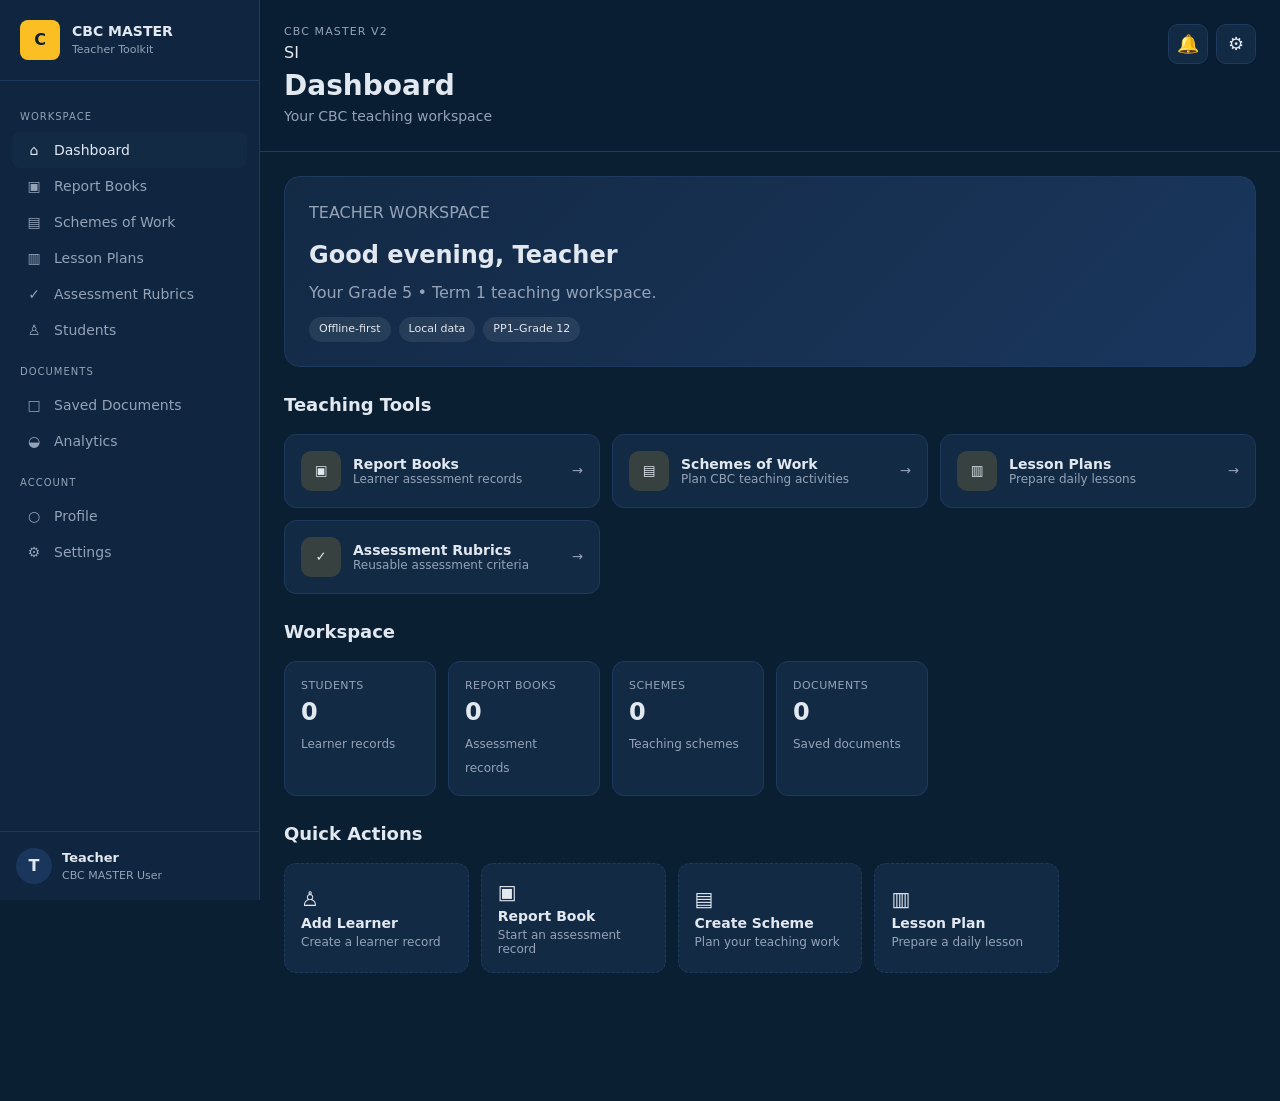
==== commit a586a10d: "feat(ui): integrate SI metadata pill into global topbar" ====
--- a/index.html
+++ b/index.html
@@ -59,6 +59,7 @@
 
   <title>CBC MASTER V2</title>
 
+
   <!-- =========================================================
        APP ICON
        ========================================================= -->
@@ -69,6 +70,7 @@
     href="icons/icon-192.png"
   >
 
+
   <!-- =========================================================
        PWA MANIFEST
        ========================================================= -->
@@ -78,6 +80,7 @@
     href="manifest.json"
   >
 
+
   <!-- =========================================================
        STYLESHEET
        ========================================================= -->
@@ -105,7 +108,10 @@
 
     <aside class="sidebar">
 
-      <!-- Brand -->
+
+      <!-- =====================================================
+           BRAND
+           ===================================================== -->
 
       <div class="sidebar-brand">
 
@@ -131,7 +137,9 @@
       </div>
 
 
-      <!-- Navigation -->
+      <!-- =====================================================
+           NAVIGATION
+           ===================================================== -->
 
       <nav
         class="sidebar-nav"
@@ -149,6 +157,7 @@
           data-page="dashboard"
           aria-current="page"
         >
+
           <span
             class="nav-icon"
             aria-hidden="true"
@@ -159,6 +168,7 @@
           <span>
             Dashboard
           </span>
+
         </button>
 
 
@@ -167,6 +177,7 @@
           class="nav-item"
           data-page="report-books"
         >
+
           <span
             class="nav-icon"
             aria-hidden="true"
@@ -177,6 +188,7 @@
           <span>
             Report Books
           </span>
+
         </button>
 
 
@@ -185,6 +197,7 @@
           class="nav-item"
           data-page="schemes"
         >
+
           <span
             class="nav-icon"
             aria-hidden="true"
@@ -195,6 +208,7 @@
           <span>
             Schemes of Work
           </span>
+
         </button>
 
 
@@ -203,6 +217,7 @@
           class="nav-item"
           data-page="lesson-plans"
         >
+
           <span
             class="nav-icon"
             aria-hidden="true"
@@ -213,6 +228,7 @@
           <span>
             Lesson Plans
           </span>
+
         </button>
 
 
@@ -221,6 +237,7 @@
           class="nav-item"
           data-page="rubrics"
         >
+
           <span
             class="nav-icon"
             aria-hidden="true"
@@ -231,6 +248,7 @@
           <span>
             Assessment Rubrics
           </span>
+
         </button>
 
 
@@ -239,6 +257,7 @@
           class="nav-item"
           data-page="students"
         >
+
           <span
             class="nav-icon"
             aria-hidden="true"
@@ -249,6 +268,7 @@
           <span>
             Students
           </span>
+
         </button>
 
 
@@ -262,6 +282,7 @@
           class="nav-item"
           data-page="documents"
         >
+
           <span
             class="nav-icon"
             aria-hidden="true"
@@ -272,6 +293,7 @@
           <span>
             Saved Documents
           </span>
+
         </button>
 
 
@@ -280,6 +302,7 @@
           class="nav-item"
           data-page="analytics"
         >
+
           <span
             class="nav-icon"
             aria-hidden="true"
@@ -290,6 +313,7 @@
           <span>
             Analytics
           </span>
+
         </button>
 
 
@@ -303,6 +327,7 @@
           class="nav-item"
           data-page="profile"
         >
+
           <span
             class="nav-icon"
             aria-hidden="true"
@@ -313,6 +338,7 @@
           <span>
             Profile
           </span>
+
         </button>
 
 
@@ -321,6 +347,7 @@
           class="nav-item"
           data-page="settings"
         >
+
           <span
             class="nav-icon"
             aria-hidden="true"
@@ -331,12 +358,15 @@
           <span>
             Settings
           </span>
+
         </button>
 
       </nav>
 
 
-      <!-- Sidebar profile -->
+      <!-- =====================================================
+           SIDEBAR PROFILE
+           ===================================================== -->
 
       <div class="sidebar-profile">
 
@@ -375,8 +405,7 @@
       <!-- =====================================================
            GLOBAL TOPBAR
 
-           IMPORTANT:
-           This is the ONLY main page heading.
+           SI is metadata.
            JavaScript updates pageTitle/pageSubtitle.
            ===================================================== -->
 
@@ -384,13 +413,32 @@
 
         <div class="topbar-title">
 
-          <p class="eyebrow">
-            CBC MASTER V2
-          </p>
+
+          <!-- =================================================
+               TOPBAR METADATA
+               ================================================= -->
+
+          <div class="topbar-meta">
+
+            <p class="eyebrow">
+              CBC MASTER V2
+            </p>
+
+            <span
+              class="si-pill"
+              aria-label="System information"
+              title="System information"
+            >
+              SI
+            </span>
+
+          </div>
+
 
           <h1 id="pageTitle">
             Dashboard
           </h1>
+
 
           <p id="pageSubtitle">
             Your CBC teaching workspace
@@ -452,7 +500,9 @@
           <div class="page-content">
 
 
-            <!-- Welcome -->
+            <!-- =================================================
+                 WELCOME
+                 ================================================= -->
 
             <section class="welcome-card">
 
@@ -487,7 +537,9 @@
             </section>
 
 
-            <!-- Teaching Tools -->
+            <!-- =================================================
+                 TEACHING TOOLS
+                 ================================================= -->
 
             <section class="section-block">
 
@@ -655,7 +707,9 @@
             </section>
 
 
-            <!-- Workspace Statistics -->
+            <!-- =================================================
+                 WORKSPACE STATISTICS
+                 ================================================= -->
 
             <section class="section-block">
 
@@ -755,7 +809,9 @@
             </section>
 
 
-            <!-- Quick Actions -->
+            <!-- =================================================
+                 QUICK ACTIONS
+                 ================================================= -->
 
             <section class="section-block">
 
@@ -865,7 +921,6 @@
 
         <!-- ===================================================
              REPORT BOOKS
-             NO DUPLICATE PAGE HEADER
              =================================================== -->
 
         <section
@@ -903,7 +958,6 @@
 
         <!-- ===================================================
              SCHEMES
-             NO DUPLICATE PAGE HEADER
              =================================================== -->
 
         <section
@@ -941,7 +995,6 @@
 
         <!-- ===================================================
              LESSON PLANS
-             NO DUPLICATE PAGE HEADER
              =================================================== -->
 
         <section
@@ -979,7 +1032,6 @@
 
         <!-- ===================================================
              RUBRICS
-             NO DUPLICATE PAGE HEADER
              =================================================== -->
 
         <section
@@ -1017,7 +1069,6 @@
 
         <!-- ===================================================
              STUDENTS
-             NO DUPLICATE PAGE HEADER
              =================================================== -->
 
         <section
@@ -1046,7 +1097,6 @@
 
         <!-- ===================================================
              SAVED DOCUMENTS
-             NO DUPLICATE PAGE HEADER
              =================================================== -->
 
         <section
@@ -1084,7 +1134,6 @@
 
         <!-- ===================================================
              ANALYTICS
-             NO DUPLICATE PAGE HEADER
              =================================================== -->
 
         <section
@@ -1122,7 +1171,6 @@
 
         <!-- ===================================================
              PROFILE
-             NO DUPLICATE PAGE HEADER
              =================================================== -->
 
         <section
@@ -1160,9 +1208,6 @@
 
         <!-- ===================================================
              SETTINGS
-             IMPORTANT:
-             There is NO .page-heading here.
-             The global topbar supplies the title.
              =================================================== -->
 
         <section
@@ -1226,61 +1271,20 @@
 
                 <select id="settingsGrade">
 
-                  <option value="PP1">
-                    PP1
-                  </option>
-
-                  <option value="PP2">
-                    PP2
-                  </option>
-
-                  <option value="Grade 1">
-                    Grade 1
-                  </option>
-
-                  <option value="Grade 2">
-                    Grade 2
-                  </option>
-
-                  <option value="Grade 3">
-                    Grade 3
-                  </option>
-
-                  <option value="Grade 4">
-                    Grade 4
-                  </option>
-
-                  <option value="Grade 5">
-                    Grade 5
-                  </option>
-
-                  <option value="Grade 6">
-                    Grade 6
-                  </option>
-
-                  <option value="Grade 7">
-                    Grade 7
-                  </option>
-
-                  <option value="Grade 8">
-                    Grade 8
-                  </option>
-
-                  <option value="Grade 9">
-                    Grade 9
-                  </option>
-
-                  <option value="Grade 10">
-                    Grade 10
-                  </option>
-
-                  <option value="Grade 11">
-                    Grade 11
-                  </option>
-
-                  <option value="Grade 12">
-                    Grade 12
-                  </option>
+                  <option value="PP1">PP1</option>
+                  <option value="PP2">PP2</option>
+                  <option value="Grade 1">Grade 1</option>
+                  <option value="Grade 2">Grade 2</option>
+                  <option value="Grade 3">Grade 3</option>
+                  <option value="Grade 4">Grade 4</option>
+                  <option value="Grade 5">Grade 5</option>
+                  <option value="Grade 6">Grade 6</option>
+                  <option value="Grade 7">Grade 7</option>
+                  <option value="Grade 8">Grade 8</option>
+                  <option value="Grade 9">Grade 9</option>
+                  <option value="Grade 10">Grade 10</option>
+                  <option value="Grade 11">Grade 11</option>
+                  <option value="Grade 12">Grade 12</option>
 
                 </select>
 
@@ -1514,6 +1518,7 @@
                 You can restore it later on this device.
               </p>
 
+
               <br>
 
 
@@ -1562,6 +1567,7 @@
                 this device.
               </p>
 
+
               <br>
 
 
@@ -1597,7 +1603,9 @@
                 a backup.
               </p>
 
+
               <br>
+
 
               <p>
                 Do not store unnecessary sensitive information.
@@ -1605,7 +1613,9 @@
                 screen lock and avoid sharing exported backups.
               </p>
 
+
               <br>
+
 
               <p>
                 CBC MASTER does not require third-party
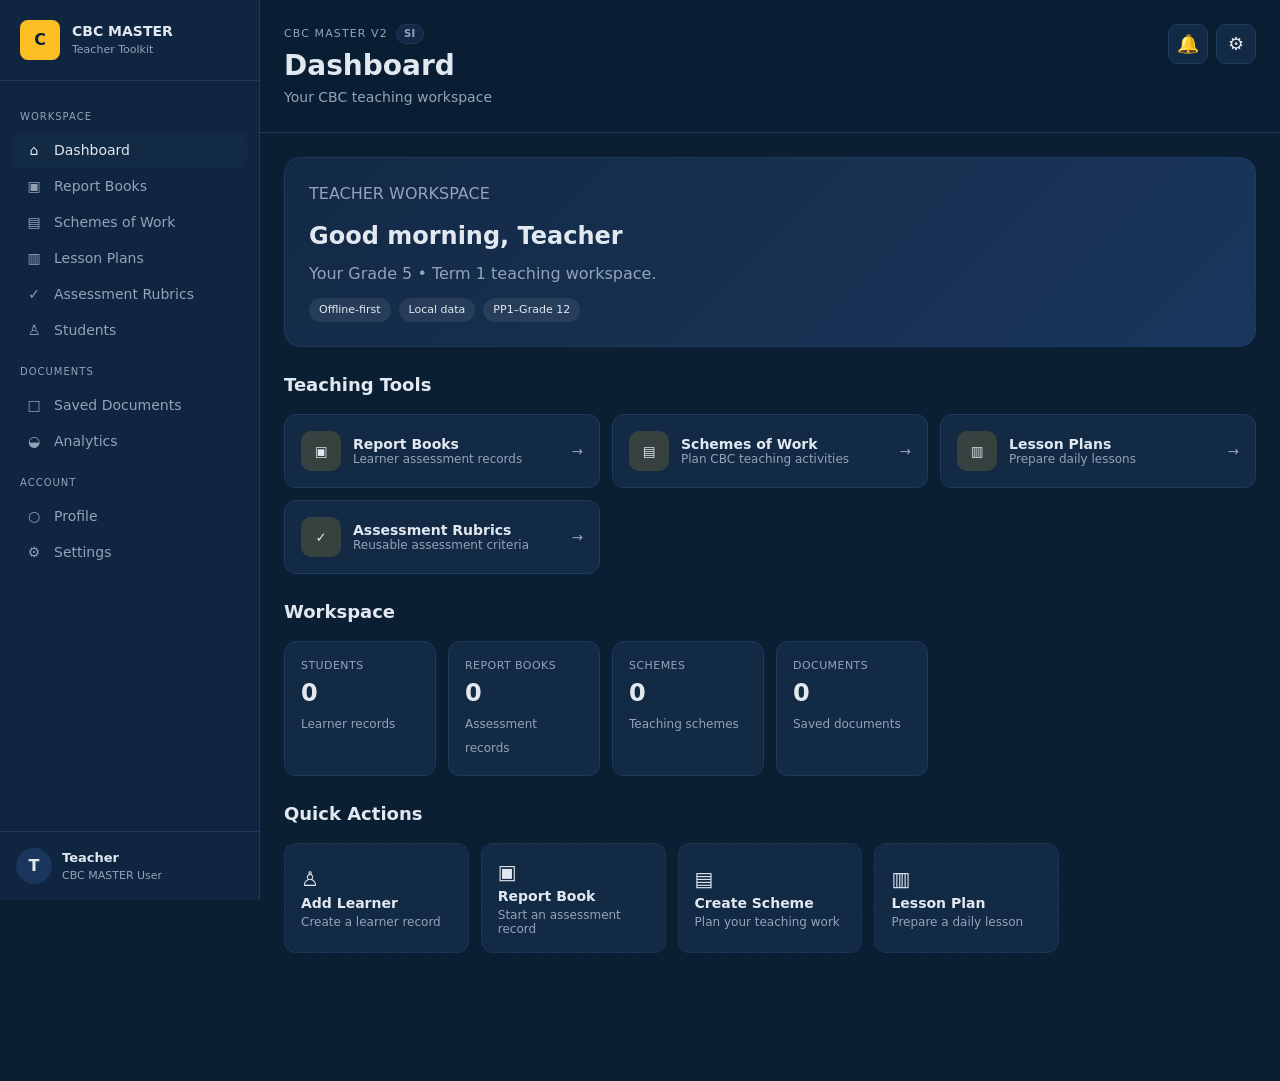
==== commit ad54e937: "feat: integrate modular CBC workspace into index" ====
--- a/index.html
+++ b/index.html
@@ -14,9 +14,7 @@
 
   <meta
     name="viewport"
-    content="width=device-width,
-             initial-scale=1,
-             viewport-fit=cover"
+    content="width=device-width, initial-scale=1, viewport-fit=cover"
   >
 
   <meta
@@ -59,32 +57,17 @@
 
   <title>CBC MASTER V2</title>
 
-
-  <!-- =========================================================
-       APP ICON
-       ========================================================= -->
-
   <link
     rel="icon"
     type="image/png"
     href="icons/icon-192.png"
   >
 
-
-  <!-- =========================================================
-       PWA MANIFEST
-       ========================================================= -->
-
   <link
     rel="manifest"
     href="manifest.json"
   >
 
-
-  <!-- =========================================================
-       STYLESHEET
-       ========================================================= -->
-
   <link
     rel="stylesheet"
     href="css/app.css"
@@ -95,992 +78,1774 @@
 
 <body>
 
-  <!-- =========================================================
-       APP
-       ========================================================= -->
-
-  <div id="app">
-
-
-    <!-- =======================================================
-         SIDEBAR
-         ======================================================= -->
-
-    <aside class="sidebar">
-
-
-      <!-- =====================================================
-           BRAND
-           ===================================================== -->
-
-      <div class="sidebar-brand">
-
-        <div
-          class="brand-mark"
-          aria-hidden="true"
-        >
-          C
+<div id="app">
+
+
+  <!-- =======================================================
+       SIDEBAR
+       ======================================================= -->
+
+  <aside class="sidebar">
+
+    <div class="sidebar-brand">
+
+      <div
+        class="brand-mark"
+        aria-hidden="true"
+      >
+        C
+      </div>
+
+      <div class="brand-text">
+
+        <strong>CBC MASTER</strong>
+
+        <span>Teacher Toolkit</span>
+
+      </div>
+
+    </div>
+
+
+    <nav
+      class="sidebar-nav"
+      aria-label="Main navigation"
+    >
+
+      <p class="nav-label">Workspace</p>
+
+      <button
+        type="button"
+        class="nav-item active"
+        data-page="dashboard"
+        aria-current="page"
+      >
+        <span class="nav-icon" aria-hidden="true">⌂</span>
+        <span>Dashboard</span>
+      </button>
+
+
+      <button
+        type="button"
+        class="nav-item"
+        data-page="report-books"
+      >
+        <span class="nav-icon" aria-hidden="true">▣</span>
+        <span>Report Books</span>
+      </button>
+
+
+      <button
+        type="button"
+        class="nav-item"
+        data-page="schemes"
+      >
+        <span class="nav-icon" aria-hidden="true">▤</span>
+        <span>Schemes of Work</span>
+      </button>
+
+
+      <button
+        type="button"
+        class="nav-item"
+        data-page="lesson-plans"
+      >
+        <span class="nav-icon" aria-hidden="true">▥</span>
+        <span>Lesson Plans</span>
+      </button>
+
+
+      <button
+        type="button"
+        class="nav-item"
+        data-page="rubrics"
+      >
+        <span class="nav-icon" aria-hidden="true">✓</span>
+        <span>Assessment Rubrics</span>
+      </button>
+
+
+      <button
+        type="button"
+        class="nav-item"
+        data-page="students"
+      >
+        <span class="nav-icon" aria-hidden="true">♙</span>
+        <span>Students</span>
+      </button>
+
+
+      <p class="nav-label">Documents</p>
+
+
+      <button
+        type="button"
+        class="nav-item"
+        data-page="documents"
+      >
+        <span class="nav-icon" aria-hidden="true">□</span>
+        <span>Saved Documents</span>
+      </button>
+
+
+      <button
+        type="button"
+        class="nav-item"
+        data-page="analytics"
+      >
+        <span class="nav-icon" aria-hidden="true">◒</span>
+        <span>Analytics</span>
+      </button>
+
+
+      <p class="nav-label">Account</p>
+
+
+      <button
+        type="button"
+        class="nav-item"
+        data-page="profile"
+      >
+        <span class="nav-icon" aria-hidden="true">○</span>
+        <span>Profile</span>
+      </button>
+
+
+      <button
+        type="button"
+        class="nav-item"
+        data-page="settings"
+      >
+        <span class="nav-icon" aria-hidden="true">⚙</span>
+        <span>Settings</span>
+      </button>
+
+    </nav>
+
+
+    <div class="sidebar-profile">
+
+      <div
+        class="avatar"
+        id="sidebarProfileAvatar"
+        aria-hidden="true"
+      >
+        T
+      </div>
+
+      <div class="sidebar-profile-info">
+
+        <strong id="sidebarProfileName">
+          Teacher
+        </strong>
+
+        <span id="sidebarProfileRole">
+          CBC MASTER User
+        </span>
+
+      </div>
+
+    </div>
+
+  </aside>
+
+
+  <!-- =======================================================
+       MAIN
+       ======================================================= -->
+
+  <main class="main-content">
+
+
+    <!-- =====================================================
+         TOPBAR
+         ===================================================== -->
+
+    <header class="topbar">
+
+      <div class="topbar-title">
+
+        <div class="topbar-meta">
+
+          <p class="eyebrow">
+            CBC MASTER V2
+          </p>
+
+          <span
+            class="si-pill"
+            aria-label="System information"
+            title="System information"
+          >
+            SI
+          </span>
+
         </div>
 
-        <div class="brand-text">
-
-          <strong>
-            CBC MASTER
-          </strong>
-
-          <span>
-            Teacher Toolkit
-          </span>
-
-        </div>
+        <h1 id="pageTitle">
+          Dashboard
+        </h1>
+
+        <p id="pageSubtitle">
+          Your CBC teaching workspace
+        </p>
 
       </div>
 
 
-      <!-- =====================================================
-           NAVIGATION
-           ===================================================== -->
-
-      <nav
-        class="sidebar-nav"
-        aria-label="Main navigation"
-      >
-
-        <p class="nav-label">
-          Workspace
-        </p>
-
+      <div class="topbar-actions">
 
         <button
           type="button"
-          class="nav-item active"
-          data-page="dashboard"
-          aria-current="page"
+          class="icon-button"
+          id="notificationButton"
+          aria-label="Notifications"
+          title="Notifications"
         >
-
-          <span
-            class="nav-icon"
-            aria-hidden="true"
-          >
-            ⌂
-          </span>
-
-          <span>
-            Dashboard
-          </span>
-
+          🔔
         </button>
 
 
         <button
           type="button"
-          class="nav-item"
-          data-page="report-books"
-        >
-
-          <span
-            class="nav-icon"
-            aria-hidden="true"
-          >
-            ▣
-          </span>
-
-          <span>
-            Report Books
-          </span>
-
-        </button>
-
-
-        <button
-          type="button"
-          class="nav-item"
-          data-page="schemes"
-        >
-
-          <span
-            class="nav-icon"
-            aria-hidden="true"
-          >
-            ▤
-          </span>
-
-          <span>
-            Schemes of Work
-          </span>
-
-        </button>
-
-
-        <button
-          type="button"
-          class="nav-item"
-          data-page="lesson-plans"
-        >
-
-          <span
-            class="nav-icon"
-            aria-hidden="true"
-          >
-            ▥
-          </span>
-
-          <span>
-            Lesson Plans
-          </span>
-
-        </button>
-
-
-        <button
-          type="button"
-          class="nav-item"
-          data-page="rubrics"
-        >
-
-          <span
-            class="nav-icon"
-            aria-hidden="true"
-          >
-            ✓
-          </span>
-
-          <span>
-            Assessment Rubrics
-          </span>
-
-        </button>
-
-
-        <button
-          type="button"
-          class="nav-item"
-          data-page="students"
-        >
-
-          <span
-            class="nav-icon"
-            aria-hidden="true"
-          >
-            ♙
-          </span>
-
-          <span>
-            Students
-          </span>
-
-        </button>
-
-
-        <p class="nav-label">
-          Documents
-        </p>
-
-
-        <button
-          type="button"
-          class="nav-item"
-          data-page="documents"
-        >
-
-          <span
-            class="nav-icon"
-            aria-hidden="true"
-          >
-            □
-          </span>
-
-          <span>
-            Saved Documents
-          </span>
-
-        </button>
-
-
-        <button
-          type="button"
-          class="nav-item"
-          data-page="analytics"
-        >
-
-          <span
-            class="nav-icon"
-            aria-hidden="true"
-          >
-            ◒
-          </span>
-
-          <span>
-            Analytics
-          </span>
-
-        </button>
-
-
-        <p class="nav-label">
-          Account
-        </p>
-
-
-        <button
-          type="button"
-          class="nav-item"
-          data-page="profile"
-        >
-
-          <span
-            class="nav-icon"
-            aria-hidden="true"
-          >
-            ○
-          </span>
-
-          <span>
-            Profile
-          </span>
-
-        </button>
-
-
-        <button
-          type="button"
-          class="nav-item"
+          class="icon-button"
+          id="settingsButton"
+          aria-label="Settings"
+          title="Settings"
           data-page="settings"
         >
-
-          <span
-            class="nav-icon"
-            aria-hidden="true"
+          ⚙
+        </button>
+
+      </div>
+
+    </header>
+
+
+    <!-- =====================================================
+         CONTENT
+         ===================================================== -->
+
+    <div class="content-container">
+
+
+      <!-- ===================================================
+           DASHBOARD
+           =================================================== -->
+
+      <section
+        id="dashboardPage"
+        class="page-section"
+        data-page-section="dashboard"
+      >
+
+        <div class="page-content">
+
+
+          <section class="welcome-card">
+
+            <p class="eyebrow">
+              TEACHER WORKSPACE
+            </p>
+
+            <h2 id="welcomeTitle">
+              Good morning, Teacher
+            </h2>
+
+            <p id="welcomeText">
+              Your Grade 5 • Term 1 teaching workspace.
+            </p>
+
+            <div class="welcome-badges">
+
+              <span>Offline-first</span>
+              <span>Local data</span>
+              <span>PP1–Grade 12</span>
+
+            </div>
+
+          </section>
+
+
+          <section class="section-block">
+
+            <div class="section-heading">
+
+              <div>
+                <h2>Teaching Tools</h2>
+              </div>
+
+            </div>
+
+
+            <div class="module-grid">
+
+              <button
+                type="button"
+                class="module-card"
+                data-module="report-books"
+              >
+                <span class="module-icon" aria-hidden="true">▣</span>
+
+                <span class="module-content">
+                  <strong>Report Books</strong>
+                  <small>Learner assessment records</small>
+                </span>
+
+                <span class="module-arrow" aria-hidden="true">→</span>
+              </button>
+
+
+              <button
+                type="button"
+                class="module-card"
+                data-module="schemes"
+              >
+                <span class="module-icon" aria-hidden="true">▤</span>
+
+                <span class="module-content">
+                  <strong>Schemes of Work</strong>
+                  <small>Plan CBC teaching activities</small>
+                </span>
+
+                <span class="module-arrow" aria-hidden="true">→</span>
+              </button>
+
+
+              <button
+                type="button"
+                class="module-card"
+                data-module="lesson-plans"
+              >
+                <span class="module-icon" aria-hidden="true">▥</span>
+
+                <span class="module-content">
+                  <strong>Lesson Plans</strong>
+                  <small>Prepare daily lessons</small>
+                </span>
+
+                <span class="module-arrow" aria-hidden="true">→</span>
+              </button>
+
+
+              <button
+                type="button"
+                class="module-card"
+                data-module="rubrics"
+              >
+                <span class="module-icon" aria-hidden="true">✓</span>
+
+                <span class="module-content">
+                  <strong>Assessment Rubrics</strong>
+                  <small>Reusable assessment criteria</small>
+                </span>
+
+                <span class="module-arrow" aria-hidden="true">→</span>
+              </button>
+
+            </div>
+
+          </section>
+
+
+          <section class="section-block">
+
+            <div class="section-heading">
+              <h2>Workspace</h2>
+            </div>
+
+
+            <div class="stats-grid">
+
+              <article class="stat-card">
+                <span class="stat-label">Students</span>
+
+                <strong
+                  class="stat-value"
+                  data-stat="students"
+                >
+                  0
+                </strong>
+
+                <small>Learner records</small>
+              </article>
+
+
+              <article class="stat-card">
+                <span class="stat-label">Report Books</span>
+
+                <strong
+                  class="stat-value"
+                  data-stat="report-books"
+                >
+                  0
+                </strong>
+
+                <small>Assessment records</small>
+              </article>
+
+
+              <article class="stat-card">
+                <span class="stat-label">Schemes</span>
+
+                <strong
+                  class="stat-value"
+                  data-stat="schemes"
+                >
+                  0
+                </strong>
+
+                <small>Teaching schemes</small>
+              </article>
+
+
+              <article class="stat-card">
+                <span class="stat-label">Documents</span>
+
+                <strong
+                  class="stat-value"
+                  data-stat="documents"
+                >
+                  0
+                </strong>
+
+                <small>Saved documents</small>
+              </article>
+
+            </div>
+
+          </section>
+
+
+          <section class="section-block">
+
+            <div class="section-heading">
+              <h2>Quick Actions</h2>
+            </div>
+
+
+            <div class="quick-actions">
+
+              <button
+                type="button"
+                class="quick-action"
+                data-action="add-student"
+              >
+                <span aria-hidden="true">♙</span>
+                <strong>Add Learner</strong>
+                <small>Create a learner record</small>
+              </button>
+
+
+              <button
+                type="button"
+                class="quick-action"
+                data-action="create-report-book"
+              >
+                <span aria-hidden="true">▣</span>
+                <strong>Report Book</strong>
+                <small>Start an assessment record</small>
+              </button>
+
+
+              <button
+                type="button"
+                class="quick-action"
+                data-action="create-scheme"
+              >
+                <span aria-hidden="true">▤</span>
+                <strong>Create Scheme</strong>
+                <small>Plan your teaching work</small>
+              </button>
+
+
+              <button
+                type="button"
+                class="quick-action"
+                data-action="create-lesson-plan"
+              >
+                <span aria-hidden="true">▥</span>
+                <strong>Lesson Plan</strong>
+                <small>Prepare a daily lesson</small>
+              </button>
+
+            </div>
+
+          </section>
+
+        </div>
+
+      </section>
+
+
+      <!-- ===================================================
+           REPORT BOOKS
+           =================================================== -->
+
+      <section
+        id="reportBooksPage"
+        class="page-section"
+        data-page-section="report-books"
+        hidden
+      >
+
+        <div class="page-content">
+
+          <div class="section-heading">
+
+            <div>
+              <p class="eyebrow">ASSESSMENT RECORDS</p>
+
+              <h2>Report Books</h2>
+
+              <p>
+                Create and manage local learner assessment records.
+              </p>
+            </div>
+
+            <button
+              id="addReportBookBtn"
+              class="btn btn-primary"
+              type="button"
+            >
+              + New Report Book
+            </button>
+
+          </div>
+
+
+          <div class="module-toolbar">
+
+            <div class="form-group">
+
+              <label for="reportBookSearch">
+                Search report books
+              </label>
+
+              <input
+                id="reportBookSearch"
+                class="form-control"
+                type="search"
+                placeholder="Search by title or subject"
+                autocomplete="off"
+              >
+
+            </div>
+
+            <div class="module-toolbar-count">
+
+              <span>Records</span>
+
+              <strong id="reportBookCount">
+                0
+              </strong>
+
+            </div>
+
+          </div>
+
+
+          <section
+            id="reportBookFormCard"
+            class="settings-card module-workspace"
+            hidden
           >
-            ⚙
-          </span>
-
-          <span>
-            Settings
-          </span>
-
-        </button>
-
-      </nav>
-
-
-      <!-- =====================================================
-           SIDEBAR PROFILE
-           ===================================================== -->
-
-      <div class="sidebar-profile">
-
-        <div
-          class="avatar"
-          id="sidebarProfileAvatar"
-          aria-hidden="true"
-        >
-          T
+
+            <div class="settings-card-header">
+
+              <div>
+                <p class="eyebrow">REPORT BOOK</p>
+
+                <h2 id="reportBookFormTitle">
+                  New Report Book
+                </h2>
+              </div>
+
+            </div>
+
+
+            <form id="reportBookForm">
+
+              <input
+                id="reportBookId"
+                type="hidden"
+              >
+
+
+              <div class="form-grid">
+
+                <div class="form-group">
+
+                  <label for="reportBookTitle">
+                    Title
+                  </label>
+
+                  <input
+                    id="reportBookTitle"
+                    class="form-control"
+                    type="text"
+                    maxlength="150"
+                    required
+                  >
+
+                </div>
+
+
+                <div class="form-group">
+
+                  <label for="reportBookGrade">
+                    Grade
+                  </label>
+
+                  <select
+                    id="reportBookGrade"
+                    class="form-control"
+                  >
+                    <option>PP1</option>
+                    <option>PP2</option>
+                    <option>Grade 1</option>
+                    <option>Grade 2</option>
+                    <option>Grade 3</option>
+                    <option>Grade 4</option>
+                    <option>Grade 5</option>
+                    <option>Grade 6</option>
+                    <option>Grade 7</option>
+                    <option>Grade 8</option>
+                    <option>Grade 9</option>
+                    <option>Grade 10</option>
+                    <option>Grade 11</option>
+                    <option>Grade 12</option>
+                  </select>
+
+                </div>
+
+
+                <div class="form-group">
+
+                  <label for="reportBookTerm">
+                    Term
+                  </label>
+
+                  <select
+                    id="reportBookTerm"
+                    class="form-control"
+                  >
+                    <option>Term 1</option>
+                    <option>Term 2</option>
+                    <option>Term 3</option>
+                  </select>
+
+                </div>
+
+
+                <div class="form-group form-group-full">
+
+                  <label for="reportBookNotes">
+                    Notes
+                  </label>
+
+                  <textarea
+                    id="reportBookNotes"
+                    class="form-control"
+                    rows="5"
+                    maxlength="1000"
+                  ></textarea>
+
+                </div>
+
+              </div>
+
+
+              <div class="form-actions">
+
+                <button
+                  id="cancelReportBookButton"
+                  class="btn btn-secondary"
+                  type="button"
+                >
+                  Cancel
+                </button>
+
+                <button
+                  class="btn btn-primary"
+                  type="submit"
+                >
+                  Save Report Book
+                </button>
+
+              </div>
+
+            </form>
+
+          </section>
+
+
+          <section class="section-block">
+
+            <div
+              id="reportBooksEmptyState"
+              class="empty-page"
+              hidden
+            >
+
+              <span class="empty-icon" aria-hidden="true">▣</span>
+
+              <h2>No report books yet</h2>
+
+              <p>
+                Create your first local report book.
+              </p>
+
+            </div>
+
+
+            <div
+              id="reportBooksList"
+              class="list-grid"
+            ></div>
+
+          </section>
+
         </div>
 
-        <div class="sidebar-profile-info">
-
-          <strong id="sidebarProfileName">
-            Teacher
-          </strong>
-
-          <span id="sidebarProfileRole">
-            CBC MASTER User
-          </span>
+      </section>
+
+
+      <!-- ===================================================
+           SCHEMES
+           =================================================== -->
+
+      <section
+        id="schemesPage"
+        class="page-section"
+        data-page-section="schemes"
+        hidden
+      >
+
+        <div class="page-content">
+
+          <div class="section-heading">
+
+            <div>
+              <p class="eyebrow">PLANNING</p>
+
+              <h2>Schemes of Work</h2>
+
+              <p>
+                Plan CBC teaching work by week, topic and activity.
+              </p>
+            </div>
+
+            <button
+              id="addSchemeBtn"
+              class="btn btn-primary"
+              type="button"
+            >
+              + New Scheme
+            </button>
+
+          </div>
+
+
+          <div class="module-toolbar">
+
+            <div class="form-group">
+
+              <label for="schemeSearch">
+                Search schemes
+              </label>
+
+              <input
+                id="schemeSearch"
+                class="form-control"
+                type="search"
+                placeholder="Search subject, topic or grade"
+                autocomplete="off"
+              >
+
+            </div>
+
+            <div class="module-toolbar-count">
+
+              <span>Records</span>
+
+              <strong id="schemeCount">
+                0
+              </strong>
+
+            </div>
+
+          </div>
+
+
+          <section
+            id="schemeFormCard"
+            class="settings-card module-workspace"
+            hidden
+          >
+
+            <div class="settings-card-header">
+
+              <div>
+                <p class="eyebrow">TEACHING PLAN</p>
+
+                <h2 id="schemeFormTitle">
+                  New Scheme
+                </h2>
+              </div>
+
+            </div>
+
+
+            <form id="schemeForm">
+
+              <input
+                id="schemeId"
+                type="hidden"
+              >
+
+
+              <div class="form-grid">
+
+                <div class="form-group">
+
+                  <label for="schemeGrade">
+                    Grade
+                  </label>
+
+                  <select
+                    id="schemeGrade"
+                    class="form-control"
+                  >
+                    <option>PP1</option>
+                    <option>PP2</option>
+                    <option>Grade 1</option>
+                    <option>Grade 2</option>
+                    <option>Grade 3</option>
+                    <option>Grade 4</option>
+                    <option>Grade 5</option>
+                    <option>Grade 6</option>
+                    <option>Grade 7</option>
+                    <option>Grade 8</option>
+                    <option>Grade 9</option>
+                    <option>Grade 10</option>
+                    <option>Grade 11</option>
+                    <option>Grade 12</option>
+                  </select>
+
+                </div>
+
+
+                <div class="form-group">
+
+                  <label for="schemeTerm">
+                    Term
+                  </label>
+
+                  <select
+                    id="schemeTerm"
+                    class="form-control"
+                  >
+                    <option>Term 1</option>
+                    <option>Term 2</option>
+                    <option>Term 3</option>
+                  </select>
+
+                </div>
+
+
+                <div class="form-group">
+
+                  <label for="schemeSubject">
+                    Subject
+                  </label>
+
+                  <input
+                    id="schemeSubject"
+                    class="form-control"
+                    type="text"
+                    maxlength="100"
+                    required
+                  >
+
+                </div>
+
+
+                <div class="form-group">
+
+                  <label for="schemeWeek">
+                    Week
+                  </label>
+
+                  <input
+                    id="schemeWeek"
+                    class="form-control"
+                    type="text"
+                    maxlength="40"
+                    placeholder="e.g. Week 1"
+                  >
+
+                </div>
+
+
+                <div class="form-group form-group-full">
+
+                  <label for="schemeTopic">
+                    Topic
+                  </label>
+
+                  <input
+                    id="schemeTopic"
+                    class="form-control"
+                    type="text"
+                    maxlength="150"
+                    required
+                  >
+
+                </div>
+
+
+                <div class="form-group form-group-full">
+
+                  <label for="schemeObjectives">
+                    Learning objectives
+                  </label>
+
+                  <textarea
+                    id="schemeObjectives"
+                    class="form-control"
+                    rows="4"
+                    maxlength="1500"
+                  ></textarea>
+
+                </div>
+
+
+                <div class="form-group form-group-full">
+
+                  <label for="schemeActivities">
+                    Learning activities
+                  </label>
+
+                  <textarea
+                    id="schemeActivities"
+                    class="form-control"
+                    rows="4"
+                    maxlength="1500"
+                  ></textarea>
+
+                </div>
+
+
+                <div class="form-group">
+
+                  <label for="schemeResources">
+                    Resources
+                  </label>
+
+                  <textarea
+                    id="schemeResources"
+                    class="form-control"
+                    rows="4"
+                    maxlength="1000"
+                  ></textarea>
+
+                </div>
+
+
+                <div class="form-group">
+
+                  <label for="schemeAssessment">
+                    Assessment
+                  </label>
+
+                  <textarea
+                    id="schemeAssessment"
+                    class="form-control"
+                    rows="4"
+                    maxlength="1000"
+                  ></textarea>
+
+                </div>
+
+              </div>
+
+
+              <div class="form-actions">
+
+                <button
+                  id="cancelSchemeButton"
+                  class="btn btn-secondary"
+                  type="button"
+                >
+                  Cancel
+                </button>
+
+                <button
+                  class="btn btn-primary"
+                  type="submit"
+                >
+                  Save Scheme
+                </button>
+
+              </div>
+
+            </form>
+
+          </section>
+
+
+          <section class="section-block">
+
+            <div
+              id="schemesEmptyState"
+              class="empty-page"
+              hidden
+            >
+
+              <span class="empty-icon" aria-hidden="true">▤</span>
+
+              <h2>No schemes yet</h2>
+
+              <p>
+                Create your first scheme of work.
+              </p>
+
+            </div>
+
+
+            <div
+              id="schemesList"
+              class="list-grid"
+            ></div>
+
+          </section>
 
         </div>
 
-      </div>
-
-    </aside>
-
-
-    <!-- =======================================================
-         MAIN CONTENT
-         ======================================================= -->
-
-    <main class="main-content">
-
-
-      <!-- =====================================================
-           GLOBAL TOPBAR
-
-           SI is metadata.
-           JavaScript updates pageTitle/pageSubtitle.
-           ===================================================== -->
-
-      <header class="topbar">
-
-        <div class="topbar-title">
-
-
-          <!-- =================================================
-               TOPBAR METADATA
-               ================================================= -->
-
-          <div class="topbar-meta">
-
-            <p class="eyebrow">
-              CBC MASTER V2
-            </p>
-
-            <span
-              class="si-pill"
-              aria-label="System information"
-              title="System information"
+      </section>
+
+
+      <!-- ===================================================
+           LESSON PLANS
+           =================================================== -->
+
+      <section
+        id="lessonPlansPage"
+        class="page-section"
+        data-page-section="lesson-plans"
+        hidden
+      >
+
+        <div class="page-content">
+
+          <div class="section-heading">
+
+            <div>
+              <p class="eyebrow">DAILY PLANNING</p>
+
+              <h2>Lesson Plans</h2>
+
+              <p>
+                Prepare structured CBC lessons locally.
+              </p>
+            </div>
+
+            <button
+              id="addLessonPlanBtn"
+              class="btn btn-primary"
+              type="button"
             >
-              SI
-            </span>
+              + New Lesson Plan
+            </button>
 
           </div>
 
 
-          <h1 id="pageTitle">
-            Dashboard
-          </h1>
-
-
-          <p id="pageSubtitle">
-            Your CBC teaching workspace
-          </p>
+          <div class="module-toolbar">
+
+            <div class="form-group">
+
+              <label for="lessonPlanSearch">
+                Search lesson plans
+              </label>
+
+              <input
+                id="lessonPlanSearch"
+                class="form-control"
+                type="search"
+                placeholder="Search topic or subject"
+                autocomplete="off"
+              >
+
+            </div>
+
+            <div class="module-toolbar-count">
+
+              <span>Records</span>
+
+              <strong id="lessonPlanCount">
+                0
+              </strong>
+
+            </div>
+
+          </div>
+
+
+          <section
+            id="lessonPlanFormCard"
+            class="settings-card module-workspace"
+            hidden
+          >
+
+            <div class="settings-card-header">
+
+              <div>
+                <p class="eyebrow">LESSON PLAN</p>
+
+                <h2 id="lessonPlanFormTitle">
+                  New Lesson Plan
+                </h2>
+              </div>
+
+            </div>
+
+
+            <form id="lessonPlanForm">
+
+              <input
+                id="lessonPlanId"
+                type="hidden"
+              >
+
+
+              <div class="form-grid">
+
+                <div class="form-group">
+
+                  <label for="lessonPlanGrade">
+                    Grade
+                  </label>
+
+                  <select
+                    id="lessonPlanGrade"
+                    class="form-control"
+                  >
+                    <option>PP1</option>
+                    <option>PP2</option>
+                    <option>Grade 1</option>
+                    <option>Grade 2</option>
+                    <option>Grade 3</option>
+                    <option>Grade 4</option>
+                    <option>Grade 5</option>
+                    <option>Grade 6</option>
+                    <option>Grade 7</option>
+                    <option>Grade 8</option>
+                    <option>Grade 9</option>
+                    <option>Grade 10</option>
+                    <option>Grade 11</option>
+                    <option>Grade 12</option>
+                  </select>
+
+                </div>
+
+
+                <div class="form-group">
+
+                  <label for="lessonPlanTerm">
+                    Term
+                  </label>
+
+                  <select
+                    id="lessonPlanTerm"
+                    class="form-control"
+                  >
+                    <option>Term 1</option>
+                    <option>Term 2</option>
+                    <option>Term 3</option>
+                  </select>
+
+                </div>
+
+
+                <div class="form-group">
+
+                  <label for="lessonPlanSubject">
+                    Subject
+                  </label>
+
+                  <input
+                    id="lessonPlanSubject"
+                    class="form-control"
+                    type="text"
+                    maxlength="100"
+                    required
+                  >
+
+                </div>
+
+
+                <div class="form-group">
+
+                  <label for="lessonPlanDate">
+                    Lesson date
+                  </label>
+
+                  <input
+                    id="lessonPlanDate"
+                    class="form-control"
+                    type="date"
+                  >
+
+                </div>
+
+
+                <div class="form-group">
+
+                  <label for="lessonPlanDuration">
+                    Duration
+                  </label>
+
+                  <input
+                    id="lessonPlanDuration"
+                    class="form-control"
+                    type="text"
+                    maxlength="50"
+                    placeholder="e.g. 40 minutes"
+                  >
+
+                </div>
+
+
+                <div class="form-group form-group-full">
+
+                  <label for="lessonPlanTopic">
+                    Topic
+                  </label>
+
+                  <input
+                    id="lessonPlanTopic"
+                    class="form-control"
+                    type="text"
+                    maxlength="150"
+                    required
+                  >
+
+                </div>
+
+
+                <div class="form-group form-group-full">
+
+                  <label for="lessonPlanObjectives">
+                    Objectives
+                  </label>
+
+                  <textarea
+                    id="lessonPlanObjectives"
+                    class="form-control"
+                    rows="4"
+                    maxlength="1500"
+                  ></textarea>
+
+                </div>
+
+
+                <div class="form-group">
+
+                  <label for="lessonPlanIntroduction">
+                    Introduction
+                  </label>
+
+                  <textarea
+                    id="lessonPlanIntroduction"
+                    class="form-control"
+                    rows="4"
+                    maxlength="1200"
+                  ></textarea>
+
+                </div>
+
+
+                <div class="form-group">
+
+                  <label for="lessonPlanActivities">
+                    Activities
+                  </label>
+
+                  <textarea
+                    id="lessonPlanActivities"
+                    class="form-control"
+                    rows="4"
+                    maxlength="1800"
+                  ></textarea>
+
+                </div>
+
+
+                <div class="form-group">
+
+                  <label for="lessonPlanResources">
+                    Resources
+                  </label>
+
+                  <textarea
+                    id="lessonPlanResources"
+                    class="form-control"
+                    rows="4"
+                    maxlength="1000"
+                  ></textarea>
+
+                </div>
+
+
+                <div class="form-group">
+
+                  <label for="lessonPlanAssessment">
+                    Assessment
+                  </label>
+
+                  <textarea
+                    id="lessonPlanAssessment"
+                    class="form-control"
+                    rows="4"
+                    maxlength="1000"
+                  ></textarea>
+
+                </div>
+
+
+                <div class="form-group form-group-full">
+
+                  <label for="lessonPlanReflection">
+                    Reflection
+                  </label>
+
+                  <textarea
+                    id="lessonPlanReflection"
+                    class="form-control"
+                    rows="4"
+                    maxlength="1000"
+                  ></textarea>
+
+                </div>
+
+              </div>
+
+
+              <div class="form-actions">
+
+                <button
+                  id="cancelLessonPlanButton"
+                  class="btn btn-secondary"
+                  type="button"
+                >
+                  Cancel
+                </button>
+
+                <button
+                  class="btn btn-primary"
+                  type="submit"
+                >
+                  Save Lesson Plan
+                </button>
+
+              </div>
+
+            </form>
+
+          </section>
+
+
+          <section class="section-block">
+
+            <div
+              id="lessonPlansEmptyState"
+              class="empty-page"
+              hidden
+            >
+
+              <span class="empty-icon" aria-hidden="true">▥</span>
+
+              <h2>No lesson plans yet</h2>
+
+              <p>
+                Create your first lesson plan.
+              </p>
+
+            </div>
+
+
+            <div
+              id="lessonPlansList"
+              class="list-grid"
+            ></div>
+
+          </section>
 
         </div>
 
-
-        <!-- ===================================================
-             TOP RIGHT ACTIONS
-             =================================================== -->
-
-        <div class="topbar-actions">
-
-          <button
-            type="button"
-            class="icon-button"
-            id="notificationButton"
-            aria-label="Notifications"
-            title="Notifications"
+      </section>
+
+
+      <!-- ===================================================
+           RUBRICS
+           =================================================== -->
+
+      <section
+        id="rubricsPage"
+        class="page-section"
+        data-page-section="rubrics"
+        hidden
+      >
+
+        <div class="page-content">
+
+          <div class="section-heading">
+
+            <div>
+              <p class="eyebrow">ASSESSMENT</p>
+
+              <h2>Assessment Rubrics</h2>
+
+              <p>
+                Create reusable CBC assessment criteria.
+              </p>
+            </div>
+
+            <button
+              id="addRubricBtn"
+              class="btn btn-primary"
+              type="button"
+            >
+              + New Rubric
+            </button>
+
+          </div>
+
+
+          <div class="module-toolbar">
+
+            <div class="form-group">
+
+              <label for="rubricSearch">
+                Search rubrics
+              </label>
+
+              <input
+                id="rubricSearch"
+                class="form-control"
+                type="search"
+                placeholder="Search title, subject or competency"
+                autocomplete="off"
+              >
+
+            </div>
+
+            <div class="module-toolbar-count">
+
+              <span>Records</span>
+
+              <strong id="rubricCount">
+                0
+              </strong>
+
+            </div>
+
+          </div>
+
+
+          <section
+            id="rubricFormCard"
+            class="settings-card module-workspace"
+            hidden
           >
-            🔔
-          </button>
-
-
-          <button
-            type="button"
-            class="icon-button"
-            id="settingsButton"
-            aria-label="Settings"
-            title="Settings"
-            data-page="settings"
-          >
-            ⚙
-          </button>
+
+            <div class="settings-card-header">
+
+              <div>
+                <p class="eyebrow">RUBRIC</p>
+
+                <h2 id="rubricFormTitle">
+                  New Rubric
+                </h2>
+              </div>
+
+            </div>
+
+
+            <form id="rubricForm">
+
+              <input
+                id="rubricId"
+                type="hidden"
+              >
+
+
+              <div class="form-grid">
+
+                <div class="form-group">
+
+                  <label for="rubricGrade">
+                    Grade
+                  </label>
+
+                  <select
+                    id="rubricGrade"
+                    class="form-control"
+                  >
+                    <option>PP1</option>
+                    <option>PP2</option>
+                    <option>Grade 1</option>
+                    <option>Grade 2</option>
+                    <option>Grade 3</option>
+                    <option>Grade 4</option>
+                    <option>Grade 5</option>
+                    <option>Grade 6</option>
+                    <option>Grade 7</option>
+                    <option>Grade 8</option>
+                    <option>Grade 9</option>
+                    <option>Grade 10</option>
+                    <option>Grade 11</option>
+                    <option>Grade 12</option>
+                  </select>
+
+                </div>
+
+
+                <div class="form-group">
+
+                  <label for="rubricTerm">
+                    Term
+                  </label>
+
+                  <select
+                    id="rubricTerm"
+                    class="form-control"
+                  >
+                    <option>Term 1</option>
+                    <option>Term 2</option>
+                    <option>Term 3</option>
+                  </select>
+
+                </div>
+
+
+                <div class="form-group">
+
+                  <label for="rubricSubject">
+                    Subject
+                  </label>
+
+                  <input
+                    id="rubricSubject"
+                    class="form-control"
+                    type="text"
+                    maxlength="100"
+                    required
+                  >
+
+                </div>
+
+
+                <div class="form-group">
+
+                  <label for="rubricTitle">
+                    Rubric title
+                  </label>
+
+                  <input
+                    id="rubricTitle"
+                    class="form-control"
+                    type="text"
+                    maxlength="150"
+                    required
+                  >
+
+                </div>
+
+
+                <div class="form-group form-group-full">
+
+                  <label for="rubricCompetency">
+                    Competency
+                  </label>
+
+                  <input
+                    id="rubricCompetency"
+                    class="form-control"
+                    type="text"
+                    maxlength="200"
+                  >
+
+                </div>
+
+
+                <div class="form-group form-group-full">
+
+                  <label for="rubricCriteria">
+                    Criteria
+                  </label>
+
+                  <textarea
+                    id="rubricCriteria"
+                    class="form-control"
+                    rows="4"
+                    maxlength="1500"
+                  ></textarea>
+
+                </div>
+
+
+                <div class="form-group">
+
+                  <label for="rubricBeginning">
+                    Beginning
+                  </label>
+
+                  <textarea
+                    id="rubricBeginning"
+                    class="form-control"
+                    rows="5"
+                    maxlength="1000"
+                  ></textarea>
+
+                </div>
+
+
+                <div class="form-group">
+
+                  <label for="rubricDeveloping">
+                    Developing
+                  </label>
+
+                  <textarea
+                    id="rubricDeveloping"
+                    class="form-control"
+                    rows="5"
+                    maxlength="1000"
+                  ></textarea>
+
+                </div>
+
+
+                <div class="form-group">
+
+                  <label for="rubricMeeting">
+                    Meeting
+                  </label>
+
+                  <textarea
+                    id="rubricMeeting"
+                    class="form-control"
+                    rows="5"
+                    maxlength="1000"
+                  ></textarea>
+
+                </div>
+
+
+                <div class="form-group">
+
+                  <label for="rubricExceeding">
+                    Exceeding
+                  </label>
+
+                  <textarea
+                    id="rubricExceeding"
+                    class="form-control"
+                    rows="5"
+                    maxlength="1000"
+                  ></textarea>
+
+                </div>
+
+              </div>
+
+
+              <div class="form-actions">
+
+                <button
+                  id="cancelRubricButton"
+                  class="btn btn-secondary"
+                  type="button"
+                >
+                  Cancel
+                </button>
+
+                <button
+                  class="btn btn-primary"
+                  type="submit"
+                >
+                  Save Rubric
+                </button>
+
+              </div>
+
+            </form>
+
+          </section>
+
+
+          <section class="section-block">
+
+            <div
+              id="rubricsEmptyState"
+              class="empty-page"
+              hidden
+            >
+
+              <span class="empty-icon" aria-hidden="true">✓</span>
+
+              <h2>No rubrics yet</h2>
+
+              <p>
+                Create your first assessment rubric.
+              </p>
+
+            </div>
+
+
+            <div
+              id="rubricsList"
+              class="list-grid"
+            ></div>
+
+          </section>
 
         </div>
 
-      </header>
-
-
-      <!-- =====================================================
-           PAGE CONTENT
-           ===================================================== -->
-
-      <div class="content-container">
-
-
-        <!-- ===================================================
-             DASHBOARD
-             =================================================== -->
-
-        <section
-          id="dashboardPage"
-          class="page-section"
-          data-page-section="dashboard"
-        >
-
-          <div class="page-content">
-
-
-            <!-- =================================================
-                 WELCOME
-                 ================================================= -->
-
-            <section class="welcome-card">
+      </section>
+
+
+      <!-- ===================================================
+           STUDENTS
+           =================================================== -->
+
+      <section
+        id="studentsPage"
+        class="page-section"
+        data-page-section="students"
+        hidden
+      >
+
+        <div class="page-content">
+
+          <div class="section-heading">
+
+            <div>
 
               <p class="eyebrow">
-                TEACHER WORKSPACE
+                LEARNER MANAGEMENT
               </p>
 
-              <h2 id="welcomeTitle">
-                Good evening, Teacher
-              </h2>
-
-              <p id="welcomeText">
-                Your Grade 5 • Term 1 teaching workspace.
+              <h2>Students</h2>
+
+              <p>
+                Manage your local learner records.
               </p>
 
-              <div class="welcome-badges">
-
-                <span>
-                  Offline-first
-                </span>
-
-                <span>
-                  Local data
-                </span>
-
-                <span>
-                  PP1–Grade 12
-                </span>
-
-              </div>
-
-            </section>
-
-
-            <!-- =================================================
-                 TEACHING TOOLS
-                 ================================================= -->
-
-            <section class="section-block">
-
-              <div class="section-heading">
-
-                <h2>
-                  Teaching Tools
-                </h2>
-
-              </div>
-
-
-              <div class="module-grid">
-
-
-                <!-- Report Books -->
-
-                <button
-                  type="button"
-                  class="module-card"
-                  data-module="report-books"
-                >
-
-                  <span
-                    class="module-icon"
-                    aria-hidden="true"
-                  >
-                    ▣
-                  </span>
-
-                  <span class="module-content">
-
-                    <strong>
-                      Report Books
-                    </strong>
-
-                    <small>
-                      Learner assessment records
-                    </small>
-
-                  </span>
-
-                  <span
-                    class="module-arrow"
-                    aria-hidden="true"
-                  >
-                    →
-                  </span>
-
-                </button>
-
-
-                <!-- Schemes -->
-
-                <button
-                  type="button"
-                  class="module-card"
-                  data-module="schemes"
-                >
-
-                  <span
-                    class="module-icon"
-                    aria-hidden="true"
-                  >
-                    ▤
-                  </span>
-
-                  <span class="module-content">
-
-                    <strong>
-                      Schemes of Work
-                    </strong>
-
-                    <small>
-                      Plan CBC teaching activities
-                    </small>
-
-                  </span>
-
-                  <span
-                    class="module-arrow"
-                    aria-hidden="true"
-                  >
-                    →
-                  </span>
-
-                </button>
-
-
-                <!-- Lesson Plans -->
-
-                <button
-                  type="button"
-                  class="module-card"
-                  data-module="lesson-plans"
-                >
-
-                  <span
-                    class="module-icon"
-                    aria-hidden="true"
-                  >
-                    ▥
-                  </span>
-
-                  <span class="module-content">
-
-                    <strong>
-                      Lesson Plans
-                    </strong>
-
-                    <small>
-                      Prepare daily lessons
-                    </small>
-
-                  </span>
-
-                  <span
-                    class="module-arrow"
-                    aria-hidden="true"
-                  >
-                    →
-                  </span>
-
-                </button>
-
-
-                <!-- Rubrics -->
-
-                <button
-                  type="button"
-                  class="module-card"
-                  data-module="rubrics"
-                >
-
-                  <span
-                    class="module-icon"
-                    aria-hidden="true"
-                  >
-                    ✓
-                  </span>
-
-                  <span class="module-content">
-
-                    <strong>
-                      Assessment Rubrics
-                    </strong>
-
-                    <small>
-                      Reusable assessment criteria
-                    </small>
-
-                  </span>
-
-                  <span
-                    class="module-arrow"
-                    aria-hidden="true"
-                  >
-                    →
-                  </span>
-
-                </button>
-
-              </div>
-
-            </section>
-
-
-            <!-- =================================================
-                 WORKSPACE STATISTICS
-                 ================================================= -->
-
-            <section class="section-block">
-
-              <div class="section-heading">
-
-                <h2>
-                  Workspace
-                </h2>
-
-              </div>
-
-
-              <div class="stats-grid">
-
-
-                <article class="stat-card">
-
-                  <span class="stat-label">
-                    Students
-                  </span>
-
-                  <strong
-                    class="stat-value"
-                    data-stat="students"
-                  >
-                    0
-                  </strong>
-
-                  <small>
-                    Learner records
-                  </small>
-
-                </article>
-
-
-                <article class="stat-card">
-
-                  <span class="stat-label">
-                    Report Books
-                  </span>
-
-                  <strong
-                    class="stat-value"
-                    data-stat="report-books"
-                  >
-                    0
-                  </strong>
-
-                  <small>
-                    Assessment records
-                  </small>
-
-                </article>
-
-
-                <article class="stat-card">
-
-                  <span class="stat-label">
-                    Schemes
-                  </span>
-
-                  <strong
-                    class="stat-value"
-                    data-stat="schemes"
-                  >
-                    0
-                  </strong>
-
-                  <small>
-                    Teaching schemes
-                  </small>
-
-                </article>
-
-
-                <article class="stat-card">
-
-                  <span class="stat-label">
-                    Documents
-                  </span>
-
-                  <strong
-                    class="stat-value"
-                    data-stat="documents"
-                  >
-                    0
-                  </strong>
-
-                  <small>
-                    Saved documents
-                  </small>
-
-                </article>
-
-              </div>
-
-            </section>
-
-
-            <!-- =================================================
-                 QUICK ACTIONS
-                 ================================================= -->
-
-            <section class="section-block">
-
-              <div class="section-heading">
-
-                <h2>
-                  Quick Actions
-                </h2>
-
-              </div>
-
-
-              <div class="quick-actions">
-
-
-                <button
-                  type="button"
-                  class="quick-action"
-                  data-action="add-student"
-                >
-
-                  <span aria-hidden="true">
-                    ♙
-                  </span>
-
-                  <strong>
-                    Add Learner
-                  </strong>
-
-                  <small>
-                    Create a learner record
-                  </small>
-
-                </button>
-
-
-                <button
-                  type="button"
-                  class="quick-action"
-                  data-action="create-report-book"
-                >
-
-                  <span aria-hidden="true">
-                    ▣
-                  </span>
-
-                  <strong>
-                    Report Book
-                  </strong>
-
-                  <small>
-                    Start an assessment record
-                  </small>
-
-                </button>
-
-
-                <button
-                  type="button"
-                  class="quick-action"
-                  data-action="create-scheme"
-                >
-
-                  <span aria-hidden="true">
-                    ▤
-                  </span>
-
-                  <strong>
-                    Create Scheme
-                  </strong>
-
-                  <small>
-                    Plan your teaching work
-                  </small>
-
-                </button>
-
-
-                <button
-                  type="button"
-                  class="quick-action"
-                  data-action="create-lesson-plan"
-                >
-
-                  <span aria-hidden="true">
-                    ▥
-                  </span>
-
-                  <strong>
-                    Lesson Plan
-                  </strong>
-
-                  <small>
-                    Prepare a daily lesson
-                  </small>
-
-                </button>
-
-              </div>
-
-            </section>
-
-          </div>
-
-        </section>
-
-
-        <!-- ===================================================
-             REPORT BOOKS
-             =================================================== -->
-
-        <section
-          id="reportBooksPage"
-          class="page-section"
-          data-page-section="report-books"
-          hidden
-        >
-
-          <div class="page-content">
-
-            <div class="empty-page">
-
-              <span
-                class="empty-icon"
-                aria-hidden="true"
-              >
-                ▣
-              </span>
-
-              <h2>
-                Report Books
-              </h2>
-
-              <p>
-                Learner assessment records will be managed here.
-              </p>
-
-            </div>
-
-          </div>
-
-        </section>
-
-
-        <!-- ===================================================
-             SCHEMES
-             =================================================== -->
-
-        <section
-          id="schemesPage"
-          class="page-section"
-          data-page-section="schemes"
-          hidden
-        >
-
-          <div class="page-content">
-
-            <div class="empty-page">
-
-              <span
-                class="empty-icon"
-                aria-hidden="true"
-              >
-                ▤
-              </span>
-
-              <h2>
-                Schemes of Work
-              </h2>
-
-              <p>
-                CBC teaching schemes will be created and managed here.
-              </p>
-
-            </div>
-
-          </div>
-
-        </section>
-
-
-        <!-- ===================================================
-             LESSON PLANS
-             =================================================== -->
-
-        <section
-          id="lessonPlansPage"
-          class="page-section"
-          data-page-section="lesson-plans"
-          hidden
-        >
-
-          <div class="page-content">
-
-            <div class="empty-page">
-
-              <span
-                class="empty-icon"
-                aria-hidden="true"
-              >
-                ▥
-              </span>
-
-              <h2>
-                Lesson Plans
-              </h2>
-
-              <p>
-                Daily CBC lesson planning will be managed here.
-              </p>
-
-            </div>
-
-          </div>
-
-        </section>
-
-
-        <!-- ===================================================
-             RUBRICS
-             =================================================== -->
-
-        <section
-          id="rubricsPage"
-          class="page-section"
-          data-page-section="rubrics"
-          hidden
-        >
-
-          <div class="page-content">
-
-            <div class="empty-page">
-
-              <span
-                class="empty-icon"
-                aria-hidden="true"
-              >
-                ✓
-              </span>
-
-              <h2>
-                Assessment Rubrics
-              </h2>
-
-              <p>
-                Create and manage reusable assessment criteria.
-              </p>
-
-            </div>
-
-          </div>
-
-        </section>
-
-
-        <!-- ===================================================
-             STUDENTS
-             =================================================== -->
-
-        <section
-          id="studentsPage"
-          class="page-section"
-          data-page-section="students"
-          hidden
-        >
-
-          <div class="page-content">
-
-            <div id="studentsList"></div>
+            </div>
+
 
             <button
               id="addStudentBtn"
@@ -1092,435 +1857,1572 @@
 
           </div>
 
-        </section>
-
-
-        <!-- ===================================================
-             SAVED DOCUMENTS
-             =================================================== -->
-
-        <section
-          id="documentsPage"
-          class="page-section"
-          data-page-section="documents"
-          hidden
-        >
-
-          <div class="page-content">
-
-            <div class="empty-page">
+
+          <div class="module-toolbar">
+
+            <div class="form-group">
+
+              <label for="studentSearch">
+                Search learners
+              </label>
+
+              <input
+                id="studentSearch"
+                class="form-control"
+                type="search"
+                placeholder="Search by name or admission number"
+                autocomplete="off"
+                spellcheck="false"
+              >
+
+            </div>
+
+
+            <div class="module-toolbar-count">
+
+              <span>Learners</span>
+
+              <strong id="studentCount">
+                0
+              </strong>
+
+            </div>
+
+          </div>
+
+
+          <section
+            id="studentFormCard"
+            class="settings-card module-workspace"
+            hidden
+          >
+
+            <div class="settings-card-header">
+
+              <div>
+
+                <p class="eyebrow">
+                  LEARNER RECORD
+                </p>
+
+                <h2 id="studentFormTitle">
+                  Add Learner
+                </h2>
+
+              </div>
+
+            </div>
+
+
+            <form id="studentForm">
+
+              <input
+                id="studentId"
+                type="hidden"
+              >
+
+
+              <div class="form-grid">
+
+                <div class="form-group">
+
+                  <label for="studentName">
+                    Learner name
+                  </label>
+
+                  <input
+                    id="studentName"
+                    class="form-control"
+                    type="text"
+                    maxlength="120"
+                    autocomplete="off"
+                    required
+                  >
+
+                </div>
+
+
+                <div class="form-group">
+
+                  <label for="studentAdmNo">
+                    Admission number
+                  </label>
+
+                  <input
+                    id="studentAdmNo"
+                    class="form-control"
+                    type="text"
+                    maxlength="40"
+                    autocomplete="off"
+                  >
+
+                </div>
+
+
+                <div class="form-group">
+
+                  <label for="studentGender">
+                    Gender
+                  </label>
+
+                  <select
+                    id="studentGender"
+                    class="form-control"
+                  >
+
+                    <option value="">
+                      Select
+                    </option>
+
+                    <option value="Female">
+                      Female
+                    </option>
+
+                    <option value="Male">
+                      Male
+                    </option>
+
+                    <option value="Other">
+                      Other
+                    </option>
+
+                    <option value="Prefer not to say">
+                      Prefer not to say
+                    </option>
+
+                  </select>
+
+                </div>
+
+
+                <div class="form-group">
+
+                  <label for="studentGrade">
+                    Grade
+                  </label>
+
+                  <select
+                    id="studentGrade"
+                    class="form-control"
+                  >
+
+                    <option>PP1</option>
+                    <option>PP2</option>
+                    <option>Grade 1</option>
+                    <option>Grade 2</option>
+                    <option>Grade 3</option>
+                    <option>Grade 4</option>
+                    <option>Grade 5</option>
+                    <option>Grade 6</option>
+                    <option>Grade 7</option>
+                    <option>Grade 8</option>
+                    <option>Grade 9</option>
+                    <option>Grade 10</option>
+                    <option>Grade 11</option>
+                    <option>Grade 12</option>
+
+                  </select>
+
+                </div>
+
+
+                <div class="form-group">
+
+                  <label for="studentStream">
+                    Stream
+                  </label>
+
+                  <input
+                    id="studentStream"
+                    class="form-control"
+                    type="text"
+                    maxlength="60"
+                    placeholder="e.g. East"
+                    autocomplete="off"
+                  >
+
+                </div>
+
+
+                <div class="form-group form-group-full">
+
+                  <label for="studentNotes">
+                    Notes
+                  </label>
+
+                  <textarea
+                    id="studentNotes"
+                    class="form-control"
+                    rows="4"
+                    maxlength="500"
+                    placeholder="Optional teaching notes"
+                  ></textarea>
+
+                </div>
+
+              </div>
+
+
+              <div class="form-actions">
+
+                <button
+                  id="cancelStudentButton"
+                  class="btn btn-secondary"
+                  type="button"
+                >
+                  Cancel
+                </button>
+
+                <button
+                  class="btn btn-primary"
+                  type="submit"
+                >
+                  Save Learner
+                </button>
+
+              </div>
+
+            </form>
+
+          </section>
+
+
+          <section class="section-block">
+
+            <div
+              id="studentsEmptyState"
+              class="empty-page"
+              hidden
+            >
 
               <span
                 class="empty-icon"
                 aria-hidden="true"
               >
-                □
+                ♙
               </span>
 
-              <h2>
-                Saved Documents
+              <h2>No learners yet</h2>
+
+              <p>
+                Add your first learner to begin building
+                your local CBC workspace.
+              </p>
+
+            </div>
+
+
+            <div
+              id="studentsList"
+              class="list-grid"
+            ></div>
+
+          </section>
+
+        </div>
+
+      </section>
+
+
+      <!-- ===================================================
+           DOCUMENTS
+           =================================================== -->
+
+      <section
+        id="documentsPage"
+        class="page-section"
+        data-page-section="documents"
+        hidden
+      >
+
+        <div class="page-content">
+
+          <div class="section-heading">
+
+            <div>
+
+              <p class="eyebrow">LOCAL DOCUMENTS</p>
+
+              <h2>Saved Documents</h2>
+
+              <p>
+                Keep reusable teaching documents on this device.
+              </p>
+
+            </div>
+
+
+            <button
+              id="addDocumentBtn"
+              class="btn btn-primary"
+              type="button"
+            >
+              + New Document
+            </button>
+
+          </div>
+
+
+          <div class="module-toolbar">
+
+            <div class="form-group">
+
+              <label for="documentSearch">
+                Search documents
+              </label>
+
+              <input
+                id="documentSearch"
+                class="form-control"
+                type="search"
+                placeholder="Search saved documents"
+                autocomplete="off"
+              >
+
+            </div>
+
+
+            <div class="module-toolbar-count">
+
+              <span>Documents</span>
+
+              <strong id="documentCount">
+                0
+              </strong>
+
+            </div>
+
+          </div>
+
+
+          <section
+            id="documentFormCard"
+            class="settings-card module-workspace"
+            hidden
+          >
+
+            <div class="settings-card-header">
+
+              <div>
+
+                <p class="eyebrow">
+                  SAVED DOCUMENT
+                </p>
+
+                <h2 id="documentFormTitle">
+                  New Document
+                </h2>
+
+              </div>
+
+            </div>
+
+
+            <form id="documentForm">
+
+              <input
+                id="documentId"
+                type="hidden"
+              >
+
+
+              <div class="form-grid">
+
+                <div class="form-group form-group-full">
+
+                  <label for="documentTitle">
+                    Document title
+                  </label>
+
+                  <input
+                    id="documentTitle"
+                    class="form-control"
+                    type="text"
+                    maxlength="180"
+                    required
+                  >
+
+                </div>
+
+
+                <div class="form-group">
+
+                  <label for="documentType">
+                    Document type
+                  </label>
+
+                  <select
+                    id="documentType"
+                    class="form-control"
+                  >
+
+                    <option value="Lesson Plan">
+                      Lesson Plan
+                    </option>
+
+                    <option value="Scheme of Work">
+                      Scheme of Work
+                    </option>
+
+                    <option value="Report Book">
+                      Report Book
+                    </option>
+
+                    <option value="Rubric">
+                      Rubric
+                    </option>
+
+                    <option value="Notes">
+                      Notes
+                    </option>
+
+                    <option value="Other">
+                      Other
+                    </option>
+
+                  </select>
+
+                </div>
+
+
+                <div class="form-group">
+
+                  <label for="documentSubject">
+                    Subject
+                  </label>
+
+                  <input
+                    id="documentSubject"
+                    class="form-control"
+                    type="text"
+                    maxlength="100"
+                  >
+
+                </div>
+
+
+                <div class="form-group">
+
+                  <label for="documentGrade">
+                    Grade
+                  </label>
+
+                  <select
+                    id="documentGrade"
+                    class="form-control"
+                  >
+
+                    <option>PP1</option>
+                    <option>PP2</option>
+                    <option>Grade 1</option>
+                    <option>Grade 2</option>
+                    <option>Grade 3</option>
+                    <option>Grade 4</option>
+                    <option>Grade 5</option>
+                    <option>Grade 6</option>
+                    <option>Grade 7</option>
+                    <option>Grade 8</option>
+                    <option>Grade 9</option>
+                    <option>Grade 10</option>
+                    <option>Grade 11</option>
+                    <option>Grade 12</option>
+
+                  </select>
+
+                </div>
+
+
+                <div class="form-group">
+
+                  <label for="documentTerm">
+                    Term
+                  </label>
+
+                  <select
+                    id="documentTerm"
+                    class="form-control"
+                  >
+
+                    <option>Term 1</option>
+                    <option>Term 2</option>
+                    <option>Term 3</option>
+
+                  </select>
+
+                </div>
+
+
+                <div class="form-group form-group-full">
+
+                  <label for="documentContent">
+                    Document content
+                  </label>
+
+                  <textarea
+                    id="documentContent"
+                    class="form-control"
+                    rows="12"
+                    maxlength="20000"
+                    required
+                  ></textarea>
+
+                </div>
+
+              </div>
+
+
+              <div class="form-actions">
+
+                <button
+                  id="cancelDocumentButton"
+                  class="btn btn-secondary"
+                  type="button"
+                >
+                  Cancel
+                </button>
+
+                <button
+                  class="btn btn-primary"
+                  type="submit"
+                >
+                  Save Document
+                </button>
+
+              </div>
+
+            </form>
+
+          </section>
+
+
+          <section class="section-block">
+
+            <div
+              id="documentsEmptyState"
+              class="empty-page"
+              hidden
+            >
+
+              <span class="empty-icon" aria-hidden="true">□</span>
+
+              <h2>No saved documents yet</h2>
+
+              <p>
+                Save reusable teaching content locally.
+              </p>
+
+            </div>
+
+
+            <div
+              id="documentsList"
+              class="list-grid"
+            ></div>
+
+          </section>
+
+
+          <!-- Document viewer -->
+
+          <section
+            id="documentViewer"
+            class="settings-card module-workspace"
+            hidden
+          >
+
+            <div class="settings-card-header">
+
+              <h2 id="documentViewerTitle">
+                Document
               </h2>
 
+              <button
+                id="closeDocumentViewerButton"
+                class="btn btn-secondary"
+                type="button"
+              >
+                Close
+              </button>
+
+            </div>
+
+
+            <div
+              id="documentViewerContent"
+              class="module-record-preview"
+            ></div>
+
+          </section>
+
+        </div>
+
+      </section>
+
+
+      <!-- ===================================================
+           ANALYTICS
+           =================================================== -->
+
+      <section
+        id="analyticsPage"
+        class="page-section"
+        data-page-section="analytics"
+        hidden
+      >
+
+        <div class="page-content">
+
+          <div class="section-heading">
+
+            <div>
+
+              <p class="eyebrow">
+                LOCAL WORKSPACE INSIGHTS
+              </p>
+
+              <h2>Analytics</h2>
+
               <p>
-                Your saved teaching documents will appear here.
+                These metrics are calculated from your local
+                CBC MASTER workspace.
               </p>
 
             </div>
 
           </div>
 
-        </section>
-
-
-        <!-- ===================================================
-             ANALYTICS
-             =================================================== -->
-
-        <section
-          id="analyticsPage"
-          class="page-section"
-          data-page-section="analytics"
-          hidden
-        >
-
-          <div class="page-content">
-
-            <div class="empty-page">
-
-              <span
-                class="empty-icon"
+
+          <div class="stats-grid">
+
+            <article class="stat-card">
+
+              <span class="stat-label">
+                Students
+              </span>
+
+              <strong
+                class="stat-value"
+                id="analyticsStudents"
+              >
+                0
+              </strong>
+
+            </article>
+
+
+            <article class="stat-card">
+
+              <span class="stat-label">
+                Total Records
+              </span>
+
+              <strong
+                class="stat-value"
+                id="analyticsTotalRecords"
+              >
+                0
+              </strong>
+
+            </article>
+
+
+            <article class="stat-card">
+
+              <span class="stat-label">
+                Teaching Plans
+              </span>
+
+              <strong
+                class="stat-value"
+                id="analyticsTotalTeachingPlans"
+              >
+                0
+              </strong>
+
+            </article>
+
+
+            <article class="stat-card">
+
+              <span class="stat-label">
+                Assessment Items
+              </span>
+
+              <strong
+                class="stat-value"
+                id="analyticsTotalAssessmentItems"
+              >
+                0
+              </strong>
+
+            </article>
+
+          </div>
+
+
+          <section class="section-block">
+
+            <div class="settings-card">
+
+              <div class="settings-card-header">
+
+                <h2>Workspace Activity</h2>
+
+              </div>
+
+
+              <div class="analytics-progress-list">
+
+                <div class="analytics-progress-item">
+
+                  <div class="analytics-progress-header">
+
+                    <span>Schemes</span>
+
+                    <strong id="analyticsSchemesValue">
+                      0
+                    </strong>
+
+                  </div>
+
+                  <div class="analytics-progress">
+
+                    <span id="analyticsSchemesBar"></span>
+
+                  </div>
+
+                </div>
+
+
+                <div class="analytics-progress-item">
+
+                  <div class="analytics-progress-header">
+
+                    <span>Lesson Plans</span>
+
+                    <strong id="analyticsLessonPlansValue">
+                      0
+                    </strong>
+
+                  </div>
+
+                  <div class="analytics-progress">
+
+                    <span id="analyticsLessonPlansBar"></span>
+
+                  </div>
+
+                </div>
+
+
+                <div class="analytics-progress-item">
+
+                  <div class="analytics-progress-header">
+
+                    <span>Rubrics</span>
+
+                    <strong id="analyticsRubricsValue">
+                      0
+                    </strong>
+
+                  </div>
+
+                  <div class="analytics-progress">
+
+                    <span id="analyticsRubricsBar"></span>
+
+                  </div>
+
+                </div>
+
+
+                <div class="analytics-progress-item">
+
+                  <div class="analytics-progress-header">
+
+                    <span>Documents</span>
+
+                    <strong id="analyticsDocumentsValue">
+                      0
+                    </strong>
+
+                  </div>
+
+                  <div class="analytics-progress">
+
+                    <span id="analyticsDocumentsBar"></span>
+
+                  </div>
+
+                </div>
+
+
+                <div class="analytics-progress-item">
+
+                  <div class="analytics-progress-header">
+
+                    <span>Report Books</span>
+
+                    <strong id="analyticsReportBooksValue">
+                      0
+                    </strong>
+
+                  </div>
+
+                  <div class="analytics-progress">
+
+                    <span id="analyticsReportBooksBar"></span>
+
+                  </div>
+
+                </div>
+
+              </div>
+
+            </div>
+
+          </section>
+
+
+          <section class="section-block">
+
+            <div class="settings-card">
+
+              <div class="settings-card-header">
+
+                <h2>Record Distribution</h2>
+
+              </div>
+
+              <div id="analyticsDistribution"></div>
+
+            </div>
+
+          </section>
+
+
+          <section class="section-block">
+
+            <div class="settings-card">
+
+              <div class="settings-card-header">
+
+                <h2>Recent Activity</h2>
+
+              </div>
+
+              <div id="analyticsActivityList"></div>
+
+            </div>
+
+          </section>
+
+        </div>
+
+      </section>
+
+
+      <!-- ===================================================
+           PROFILE
+           =================================================== -->
+
+      <section
+        id="profilePage"
+        class="page-section"
+        data-page-section="profile"
+        hidden
+      >
+
+        <div class="page-content">
+
+          <div class="section-heading">
+
+            <div>
+
+              <p class="eyebrow">
+                TEACHER PROFILE
+              </p>
+
+              <h2>Profile</h2>
+
+              <p>
+                Manage teacher information stored locally.
+              </p>
+
+            </div>
+
+          </div>
+
+
+          <section class="settings-card">
+
+            <div class="profile-summary">
+
+              <div
+                class="avatar profile-avatar"
+                id="profileAvatar"
                 aria-hidden="true"
               >
-                ◒
-              </span>
-
-              <h2>
-                Analytics
-              </h2>
-
-              <p>
-                Your local teaching workspace insights will appear here.
-              </p>
-
-            </div>
-
-          </div>
-
-        </section>
-
-
-        <!-- ===================================================
-             PROFILE
-             =================================================== -->
-
-        <section
-          id="profilePage"
-          class="page-section"
-          data-page-section="profile"
-          hidden
-        >
-
-          <div class="page-content">
-
-            <div class="empty-page">
-
-              <span
-                class="empty-icon"
-                aria-hidden="true"
-              >
-                ○
-              </span>
-
-              <h2>
-                Teacher Profile
-              </h2>
-
-              <p>
-                Manage your local teacher information here.
-              </p>
-
-            </div>
-
-          </div>
-
-        </section>
-
-
-        <!-- ===================================================
-             SETTINGS
-             =================================================== -->
-
-        <section
-          id="settingsPage"
-          class="page-section"
-          data-page-section="settings"
-          hidden
-        >
-
-          <div class="page-content">
-
-
-            <!-- =================================================
-                 PRIVACY & SECURITY
-                 ================================================= -->
-
-            <section class="settings-card">
-
-              <div class="settings-card-header">
-
-                <h2>
-                  Privacy &amp; Security
+                T
+              </div>
+
+              <div>
+
+                <h2 id="profileDisplayName">
+                  Teacher
                 </h2>
 
+                <p id="profileDisplaySchool">
+                  School not set
+                </p>
+
+                <p id="profileDisplayCounty">
+                  County not set
+                </p>
+
               </div>
 
-              <p>
-                CBC MASTER is designed to keep your teaching
-                workspace on this device.
-              </p>
-
-              <p>
-                No advertising trackers, hidden analytics,
-                or third-party tracking services are used
-                by the app.
-              </p>
-
-            </section>
-
-
-            <!-- =================================================
-                 TEACHING PREFERENCES
-                 ================================================= -->
-
-            <section class="settings-card">
-
-              <div class="settings-card-header">
-
-                <h2>
-                  Teaching Preferences
-                </h2>
+            </div>
+
+          </section>
+
+
+          <section class="settings-card">
+
+            <div class="settings-card-header">
+
+              <h2>Teacher Information</h2>
+
+            </div>
+
+
+            <form id="profileForm">
+
+              <div class="form-grid">
+
+                <div class="form-group">
+
+                  <label for="profileTeacherName">
+                    Teacher name
+                  </label>
+
+                  <input
+                    id="profileTeacherName"
+                    class="form-control"
+                    type="text"
+                    maxlength="120"
+                    required
+                  >
+
+                </div>
+
+
+                <div class="form-group">
+
+                  <label for="profileSchool">
+                    School
+                  </label>
+
+                  <input
+                    id="profileSchool"
+                    class="form-control"
+                    type="text"
+                    maxlength="160"
+                  >
+
+                </div>
+
+
+                <div class="form-group">
+
+                  <label for="profileCounty">
+                    County
+                  </label>
+
+                  <input
+                    id="profileCounty"
+                    class="form-control"
+                    type="text"
+                    maxlength="80"
+                  >
+
+                </div>
+
+
+                <div class="form-group">
+
+                  <label for="profileRole">
+                    Role
+                  </label>
+
+                  <input
+                    id="profileRole"
+                    class="form-control"
+                    type="text"
+                    maxlength="100"
+                  >
+
+                </div>
 
               </div>
 
 
-              <div>
-
-                <label for="settingsGrade">
+              <div class="form-actions">
+
+                <button
+                  class="btn btn-primary"
+                  type="submit"
+                >
+                  Save Profile
+                </button>
+
+              </div>
+
+            </form>
+
+          </section>
+
+
+          <section class="settings-card">
+
+            <div class="settings-card-header">
+
+              <h2>Teaching Preferences</h2>
+
+            </div>
+
+
+            <form id="profilePreferencesForm">
+
+              <div class="form-grid">
+
+                <div class="form-group">
+
+                  <label for="profileGrade">
+                    Grade
+                  </label>
+
+                  <select
+                    id="profileGrade"
+                    class="form-control"
+                  >
+
+                    <option>PP1</option>
+                    <option>PP2</option>
+                    <option>Grade 1</option>
+                    <option>Grade 2</option>
+                    <option>Grade 3</option>
+                    <option>Grade 4</option>
+                    <option>Grade 5</option>
+                    <option>Grade 6</option>
+                    <option>Grade 7</option>
+                    <option>Grade 8</option>
+                    <option>Grade 9</option>
+                    <option>Grade 10</option>
+                    <option>Grade 11</option>
+                    <option>Grade 12</option>
+
+                  </select>
+
+                </div>
+
+
+                <div class="form-group">
+
+                  <label for="profileTerm">
+                    Term
+                  </label>
+
+                  <select
+                    id="profileTerm"
+                    class="form-control"
+                  >
+
+                    <option>Term 1</option>
+                    <option>Term 2</option>
+                    <option>Term 3</option>
+
+                  </select>
+
+                </div>
+
+
+                <div class="form-group">
+
+                  <label for="profileAcademicYear">
+                    Academic year
+                  </label>
+
+                  <input
+                    id="profileAcademicYear"
+                    class="form-control"
+                    type="number"
+                    min="2020"
+                    max="2100"
+                  >
+
+                </div>
+
+              </div>
+
+
+              <div class="form-actions">
+
+                <button
+                  class="btn btn-primary"
+                  type="submit"
+                >
+                  Save Preferences
+                </button>
+
+                <button
+                  id="resetProfileButton"
+                  class="btn btn-secondary"
+                  type="button"
+                >
+                  Reset Form
+                </button>
+
+              </div>
+
+            </form>
+
+          </section>
+
+
+          <section class="settings-card">
+
+            <div class="settings-card-header">
+
+              <h2>Current Workspace</h2>
+
+            </div>
+
+
+            <div class="stats-grid">
+
+              <article class="stat-card">
+
+                <span class="stat-label">
                   Grade
+                </span>
+
+                <strong
+                  class="stat-value"
+                  id="profileSummaryGrade"
+                >
+                  Grade 5
+                </strong>
+
+              </article>
+
+
+              <article class="stat-card">
+
+                <span class="stat-label">
+                  Term
+                </span>
+
+                <strong
+                  class="stat-value"
+                  id="profileSummaryTerm"
+                >
+                  Term 1
+                </strong>
+
+              </article>
+
+
+              <article class="stat-card">
+
+                <span class="stat-label">
+                  Academic Year
+                </span>
+
+                <strong
+                  class="stat-value"
+                  id="profileSummaryYear"
+                >
+                  2026
+                </strong>
+
+              </article>
+
+            </div>
+
+          </section>
+
+        </div>
+
+      </section>
+
+
+      <!-- ===================================================
+           SETTINGS
+           =================================================== -->
+
+      <section
+        id="settingsPage"
+        class="page-section"
+        data-page-section="settings"
+        hidden
+      >
+
+        <div class="page-content">
+
+
+          <section class="settings-card">
+
+            <div class="settings-card-header">
+
+              <h2>Privacy &amp; Security</h2>
+
+            </div>
+
+            <p>
+              CBC MASTER is designed to keep your teaching
+              workspace on this device.
+            </p>
+
+            <p>
+              No advertising trackers, hidden analytics,
+              or third-party tracking services are used
+              by the app.
+            </p>
+
+          </section>
+
+
+          <section class="settings-card">
+
+            <div class="settings-card-header">
+
+              <h2>Teaching Preferences</h2>
+
+            </div>
+
+
+            <form id="settingsForm">
+
+              <div class="form-grid">
+
+                <div class="form-group">
+
+                  <label for="settingsGrade">
+                    Grade
+                  </label>
+
+                  <select
+                    id="settingsGrade"
+                    class="form-control"
+                  >
+
+                    <option>PP1</option>
+                    <option>PP2</option>
+                    <option>Grade 1</option>
+                    <option>Grade 2</option>
+                    <option>Grade 3</option>
+                    <option>Grade 4</option>
+                    <option>Grade 5</option>
+                    <option>Grade 6</option>
+                    <option>Grade 7</option>
+                    <option>Grade 8</option>
+                    <option>Grade 9</option>
+                    <option>Grade 10</option>
+                    <option>Grade 11</option>
+                    <option>Grade 12</option>
+
+                  </select>
+
+                </div>
+
+
+                <div class="form-group">
+
+                  <label for="settingsTerm">
+                    Term
+                  </label>
+
+                  <select
+                    id="settingsTerm"
+                    class="form-control"
+                  >
+
+                    <option>Term 1</option>
+                    <option>Term 2</option>
+                    <option>Term 3</option>
+
+                  </select>
+
+                </div>
+
+
+                <div class="form-group">
+
+                  <label for="settingsAcademicYear">
+                    Academic Year
+                  </label>
+
+                  <input
+                    id="settingsAcademicYear"
+                    class="form-control"
+                    type="number"
+                    inputmode="numeric"
+                    min="2020"
+                    max="2100"
+                    value="2026"
+                  >
+
+                </div>
+
+
+                <div class="form-group">
+
+                  <label class="checkbox-label">
+
+                    <input
+                      id="settingsLowDataMode"
+                      type="checkbox"
+                    >
+
+                    <span>
+                      Low-data mode
+                    </span>
+
+                  </label>
+
+                </div>
+
+              </div>
+
+
+              <div class="form-actions">
+
+                <button
+                  id="saveSettingsButton"
+                  class="btn btn-primary"
+                  type="submit"
+                >
+                  Save Preferences
+                </button>
+
+              </div>
+
+            </form>
+
+          </section>
+
+
+          <section class="settings-card">
+
+            <div class="settings-card-header">
+
+              <h2>Teacher Information</h2>
+
+            </div>
+
+
+            <div class="form-grid">
+
+              <div class="form-group">
+
+                <label for="settingsTeacherName">
+                  Teacher name
                 </label>
 
-                <select id="settingsGrade">
-
-                  <option value="PP1">PP1</option>
-                  <option value="PP2">PP2</option>
-                  <option value="Grade 1">Grade 1</option>
-                  <option value="Grade 2">Grade 2</option>
-                  <option value="Grade 3">Grade 3</option>
-                  <option value="Grade 4">Grade 4</option>
-                  <option value="Grade 5">Grade 5</option>
-                  <option value="Grade 6">Grade 6</option>
-                  <option value="Grade 7">Grade 7</option>
-                  <option value="Grade 8">Grade 8</option>
-                  <option value="Grade 9">Grade 9</option>
-                  <option value="Grade 10">Grade 10</option>
-                  <option value="Grade 11">Grade 11</option>
-                  <option value="Grade 12">Grade 12</option>
-
-                </select>
+                <input
+                  id="settingsTeacherName"
+                  class="form-control"
+                  type="text"
+                  maxlength="120"
+                >
 
               </div>
 
 
-              <br>
-
-
-              <div>
-
-                <label for="settingsTerm">
-                  Term
+              <div class="form-group">
+
+                <label for="settingsSchool">
+                  School
                 </label>
 
-                <select id="settingsTerm">
-
-                  <option value="Term 1">
-                    Term 1
-                  </option>
-
-                  <option value="Term 2">
-                    Term 2
-                  </option>
-
-                  <option value="Term 3">
-                    Term 3
-                  </option>
-
-                </select>
+                <input
+                  id="settingsSchool"
+                  class="form-control"
+                  type="text"
+                  maxlength="160"
+                >
 
               </div>
 
 
-              <br>
-
-
-              <div>
-
-                <label for="settingsAcademicYear">
-                  Academic Year
+              <div class="form-group">
+
+                <label for="settingsCounty">
+                  County
                 </label>
 
                 <input
-                  id="settingsAcademicYear"
-                  type="number"
-                  inputmode="numeric"
-                  min="2020"
-                  max="2100"
-                  value="2026"
+                  id="settingsCounty"
+                  class="form-control"
+                  type="text"
+                  maxlength="80"
                 >
 
               </div>
 
-
-              <br>
-
-
-              <div>
-
-                <label>
-
-                  <input
-                    id="settingsLowDataMode"
-                    type="checkbox"
-                  >
-
-                  Low-data mode
-
-                </label>
-
-              </div>
-
-
-              <br>
-
-
-              <button
-                id="saveSettingsButton"
-                class="btn btn-primary"
-                type="button"
-              >
-                Save Preferences
-              </button>
-
-            </section>
-
-
-            <!-- =================================================
-                 LOCAL WORKSPACE
-                 ================================================= -->
-
-            <section class="settings-card">
-
-              <div class="settings-card-header">
-
-                <h2>
-                  Local Workspace
-                </h2>
-
-              </div>
-
-
-              <div class="stats-grid">
-
-
-                <article class="stat-card">
-
-                  <span class="stat-label">
-                    Students
-                  </span>
-
-                  <strong
-                    class="stat-value"
-                    id="settingsStudentCount"
-                  >
-                    0
-                  </strong>
-
-                </article>
-
-
-                <article class="stat-card">
-
-                  <span class="stat-label">
-                    Report Books
-                  </span>
-
-                  <strong
-                    class="stat-value"
-                    id="settingsReportBookCount"
-                  >
-                    0
-                  </strong>
-
-                </article>
-
-
-                <article class="stat-card">
-
-                  <span class="stat-label">
-                    Schemes
-                  </span>
-
-                  <strong
-                    class="stat-value"
-                    id="settingsSchemeCount"
-                  >
-                    0
-                  </strong>
-
-                </article>
-
-
-                <article class="stat-card">
-
-                  <span class="stat-label">
-                    Lesson Plans
-                  </span>
-
-                  <strong
-                    class="stat-value"
-                    id="settingsLessonPlanCount"
-                  >
-                    0
-                  </strong>
-
-                </article>
-
-
-                <article class="stat-card">
-
-                  <span class="stat-label">
-                    Rubrics
-                  </span>
-
-                  <strong
-                    class="stat-value"
-                    id="settingsRubricCount"
-                  >
-                    0
-                  </strong>
-
-                </article>
-
-
-                <article class="stat-card">
-
-                  <span class="stat-label">
-                    Documents
-                  </span>
-
-                  <strong
-                    class="stat-value"
-                    id="settingsDocumentCount"
-                  >
-                    0
-                  </strong>
-
-                </article>
-
-              </div>
-
-
-              <br>
-
-
-              <p id="storageSummary">
-                Your workspace data is stored locally on this device.
-              </p>
-
-            </section>
-
-
-            <!-- =================================================
-                 BACKUP & RESTORE
-                 ================================================= -->
-
-            <section class="settings-card">
-
-              <div class="settings-card-header">
-
-                <h2>
-                  Backup &amp; Restore
-                </h2>
-
-              </div>
-
-              <p>
-                Export your local workspace as a backup file.
-                You can restore it later on this device.
-              </p>
-
-
-              <br>
-
+            </div>
+
+          </section>
+
+
+          <section class="settings-card">
+
+            <div class="settings-card-header">
+
+              <h2>Local Workspace</h2>
+
+            </div>
+
+
+            <div class="stats-grid">
+
+              <article class="stat-card">
+
+                <span class="stat-label">
+                  Students
+                </span>
+
+                <strong
+                  class="stat-value"
+                  id="settingsStudentCount"
+                >
+                  0
+                </strong>
+
+              </article>
+
+
+              <article class="stat-card">
+
+                <span class="stat-label">
+                  Report Books
+                </span>
+
+                <strong
+                  class="stat-value"
+                  id="settingsReportBookCount"
+                >
+                  0
+                </strong>
+
+              </article>
+
+
+              <article class="stat-card">
+
+                <span class="stat-label">
+                  Schemes
+                </span>
+
+                <strong
+                  class="stat-value"
+                  id="settingsSchemeCount"
+                >
+                  0
+                </strong>
+
+              </article>
+
+
+              <article class="stat-card">
+
+                <span class="stat-label">
+                  Lesson Plans
+                </span>
+
+                <strong
+                  class="stat-value"
+                  id="settingsLessonPlanCount"
+                >
+                  0
+                </strong>
+
+              </article>
+
+
+              <article class="stat-card">
+
+                <span class="stat-label">
+                  Rubrics
+                </span>
+
+                <strong
+                  class="stat-value"
+                  id="settingsRubricCount"
+                >
+                  0
+                </strong>
+
+              </article>
+
+
+              <article class="stat-card">
+
+                <span class="stat-label">
+                  Documents
+                </span>
+
+                <strong
+                  class="stat-value"
+                  id="settingsDocumentCount"
+                >
+                  0
+                </strong>
+
+              </article>
+
+
+              <article class="stat-card">
+
+                <span class="stat-label">
+                  Total Records
+                </span>
+
+                <strong
+                  class="stat-value"
+                  id="settingsTotalRecords"
+                >
+                  0
+                </strong>
+
+              </article>
+
+            </div>
+
+
+            <p id="storageSummary">
+              Your workspace data is stored locally on this device.
+            </p>
+
+          </section>
+
+
+          <section class="settings-card">
+
+            <div class="settings-card-header">
+
+              <h2>Backup &amp; Restore</h2>
+
+            </div>
+
+            <p>
+              Export your local workspace as a backup file.
+              You can restore it later.
+            </p>
+
+
+            <div class="form-actions">
 
               <button
                 id="exportDataButton"
@@ -1531,11 +3433,10 @@
               </button>
 
 
-              <br>
-              <br>
-
-
-              <label for="importDataInput">
+              <label
+                class="btn btn-secondary"
+                for="importDataInput"
+              >
                 Restore Backup
               </label>
 
@@ -1543,198 +3444,198 @@
                 id="importDataInput"
                 type="file"
                 accept="application/json,.json"
+                hidden
               >
 
-            </section>
-
-
-            <!-- =================================================
-                 DELETE LOCAL DATA
-                 ================================================= -->
-
-            <section class="settings-card">
-
-              <div class="settings-card-header">
-
-                <h2>
-                  Delete Local Data
-                </h2>
-
-              </div>
-
-              <p>
-                Delete the CBC MASTER workspace stored on
-                this device.
-              </p>
-
-
-              <br>
-
+            </div>
+
+          </section>
+
+
+          <section class="settings-card">
+
+            <div class="settings-card-header">
+
+              <h2>Delete Local Data</h2>
+
+            </div>
+
+            <p>
+              Delete the CBC MASTER workspace stored on
+              this device.
+            </p>
+
+
+            <div class="form-actions">
 
               <button
-                id="deleteAllDataButton"
+                id="deleteDataButton"
                 class="btn btn-danger"
                 type="button"
               >
                 Delete All Local Data
               </button>
 
-            </section>
-
-
-            <!-- =================================================
-                 ABOUT PRIVACY
-                 ================================================= -->
-
-            <section class="settings-card">
-
-              <div class="settings-card-header">
-
-                <h2>
-                  About CBC MASTER Privacy
-                </h2>
-
-              </div>
-
-              <p>
-                CBC MASTER follows a local-first approach.
-                Teaching records are kept in the browser's
-                local storage unless you explicitly export
-                a backup.
-              </p>
-
-
-              <br>
-
-
-              <p>
-                Do not store unnecessary sensitive information.
-                Keep your device protected with a secure
-                screen lock and avoid sharing exported backups.
-              </p>
-
-
-              <br>
-
-
-              <p>
-                CBC MASTER does not require third-party
-                advertising or analytics services.
-              </p>
-
-            </section>
-
-          </div>
-
-        </section>
-
-      </div>
-
-
-      <!-- =====================================================
-           MOBILE BOTTOM NAVIGATION
-           ===================================================== -->
-
-      <nav
-        class="bottom-nav"
-        aria-label="Mobile navigation"
+            </div>
+
+          </section>
+
+
+          <section class="settings-card">
+
+            <div class="settings-card-header">
+
+              <h2>About CBC MASTER Privacy</h2>
+
+            </div>
+
+            <p>
+              CBC MASTER follows a local-first approach.
+              Teaching records are kept in the browser's
+              local storage unless you explicitly export
+              a backup.
+            </p>
+
+            <p>
+              Do not store unnecessary sensitive information.
+              Keep your device protected with a secure
+              screen lock and avoid sharing exported backups.
+            </p>
+
+            <p>
+              CBC MASTER does not require third-party
+              advertising or analytics services.
+            </p>
+
+          </section>
+
+        </div>
+
+      </section>
+
+    </div>
+
+
+    <!-- =====================================================
+         MOBILE NAV
+         ===================================================== -->
+
+    <nav
+      class="bottom-nav"
+      aria-label="Mobile navigation"
+    >
+
+      <button
+        type="button"
+        class="bottom-nav-item active"
+        data-page="dashboard"
+        aria-current="page"
       >
-
-        <button
-          type="button"
-          class="bottom-nav-item active"
-          data-page="dashboard"
-          aria-current="page"
-        >
-
-          <span aria-hidden="true">
-            ⌂
-          </span>
-
-          <span>
-            Home
-          </span>
-
-        </button>
-
-
-        <button
-          type="button"
-          class="bottom-nav-item"
-          data-page="documents"
-        >
-
-          <span aria-hidden="true">
-            □
-          </span>
-
-          <span>
-            Docs
-          </span>
-
-        </button>
-
-
-        <button
-          type="button"
-          class="bottom-nav-item"
-          data-page="analytics"
-        >
-
-          <span aria-hidden="true">
-            ◒
-          </span>
-
-          <span>
-            Analytics
-          </span>
-
-        </button>
-
-
-        <button
-          type="button"
-          class="bottom-nav-item"
-          data-page="profile"
-        >
-
-          <span aria-hidden="true">
-            ○
-          </span>
-
-          <span>
-            Profile
-          </span>
-
-        </button>
-
-      </nav>
-
-
-      <!-- =====================================================
-           TOAST
-           ===================================================== -->
-
-      <div
-        id="cbcToast"
-        class="toast"
-        role="status"
-        aria-live="polite"
-      ></div>
-
-    </main>
-
-  </div>
-
-
-  <!-- =========================================================
-       APP JAVASCRIPT
-       ========================================================= -->
-
-  <script
-    src="js/app.js"
-    defer
-  ></script>
+        <span aria-hidden="true">⌂</span>
+        <span>Home</span>
+      </button>
+
+
+      <button
+        type="button"
+        class="bottom-nav-item"
+        data-page="documents"
+      >
+        <span aria-hidden="true">□</span>
+        <span>Docs</span>
+      </button>
+
+
+      <button
+        type="button"
+        class="bottom-nav-item"
+        data-page="analytics"
+      >
+        <span aria-hidden="true">◒</span>
+        <span>Analytics</span>
+      </button>
+
+
+      <button
+        type="button"
+        class="bottom-nav-item"
+        data-page="profile"
+      >
+        <span aria-hidden="true">○</span>
+        <span>Profile</span>
+      </button>
+
+    </nav>
+
+
+    <!-- =====================================================
+         TOAST
+         ===================================================== -->
+
+    <div
+      id="cbcToast"
+      class="toast"
+      role="status"
+      aria-live="polite"
+    ></div>
+
+  </main>
+
+</div>
+
+
+<!-- =========================================================
+     JAVASCRIPT
+     =========================================================
+     Core first.
+     Modules afterwards.
+     All scripts remain same-origin and CSP compatible.
+     ========================================================= -->
+
+<script
+  src="js/app.js"
+  defer
+></script>
+
+<script
+  src="js/students.js"
+  defer
+></script>
+
+<script
+  src="js/report-books.js"
+  defer
+></script>
+
+<script
+  src="js/schemes.js"
+  defer
+></script>
+
+<script
+  src="js/lesson-plans.js"
+  defer
+></script>
+
+<script
+  src="js/rubrics.js"
+  defer
+></script>
+
+<script
+  src="js/documents.js"
+  defer
+></script>
+
+<script
+  src="js/analytics.js"
+  defer
+></script>
+
+<script
+  src="js/profile.js"
+  defer
+></script>
 
 </body>
 
--- a/css/app.css
+++ b/css/app.css
@@ -75,7 +75,9 @@
 
 #app {
   display: flex;
+
   min-height: 100vh;
+
   width: 100%;
 }
 
@@ -111,6 +113,7 @@
 
 .sidebar-brand {
   display: flex;
+
   align-items: center;
 
   gap: 12px;
@@ -125,9 +128,11 @@
   height: 40px;
 
   background: var(--accent);
+
   color: var(--bg);
 
   display: grid;
+
   place-items: center;
 
   border-radius: 8px;
@@ -184,6 +189,7 @@
   width: 100%;
 
   display: flex;
+
   align-items: center;
 
   gap: 10px;
@@ -241,6 +247,7 @@
   padding: 16px;
 
   display: flex;
+
   align-items: center;
 
   gap: 10px;
@@ -259,6 +266,7 @@
   background: var(--card-2);
 
   display: grid;
+
   place-items: center;
 
   font-weight: 700;
@@ -317,7 +325,7 @@
 /* ---------------------------------------------------------
    TOPBAR
    IMPORTANT:
-   This keeps notification/settings buttons top-right.
+   Keeps notification/settings buttons top-right.
    --------------------------------------------------------- */
 
 .topbar {
@@ -338,6 +346,7 @@
   background: rgba(11, 31, 51, 0.96);
 
   backdrop-filter: blur(10px);
+
   -webkit-backdrop-filter: blur(10px);
 
   position: sticky;
@@ -356,6 +365,58 @@
   min-width: 0;
 
   flex: 1;
+}
+
+
+/* ---------------------------------------------------------
+   TOPBAR META
+   --------------------------------------------------------- */
+
+.topbar-meta {
+  display: flex;
+
+  align-items: center;
+
+  gap: 8px;
+
+  margin-bottom: 5px;
+}
+
+
+/* ---------------------------------------------------------
+   SI METADATA PILL
+   --------------------------------------------------------- */
+
+.si-pill {
+  display: inline-flex;
+
+  align-items: center;
+
+  justify-content: center;
+
+  min-width: 28px;
+
+  height: 20px;
+
+  padding: 0 7px;
+
+  border: 1px solid var(--border);
+
+  border-radius: 999px;
+
+  background: var(--card);
+
+  color: var(--muted);
+
+  font-size: 10px;
+
+  font-weight: 800;
+
+  line-height: 1;
+
+  letter-spacing: 0.04em;
+
+  user-select: none;
 }
 
 .topbar-title .eyebrow {
@@ -427,6 +488,7 @@
   cursor: pointer;
 
   display: grid;
+
   place-items: center;
 
   font-family: inherit;
@@ -650,6 +712,7 @@
   border-radius: 10px;
 
   display: grid;
+
   place-items: center;
 
   flex-shrink: 0;
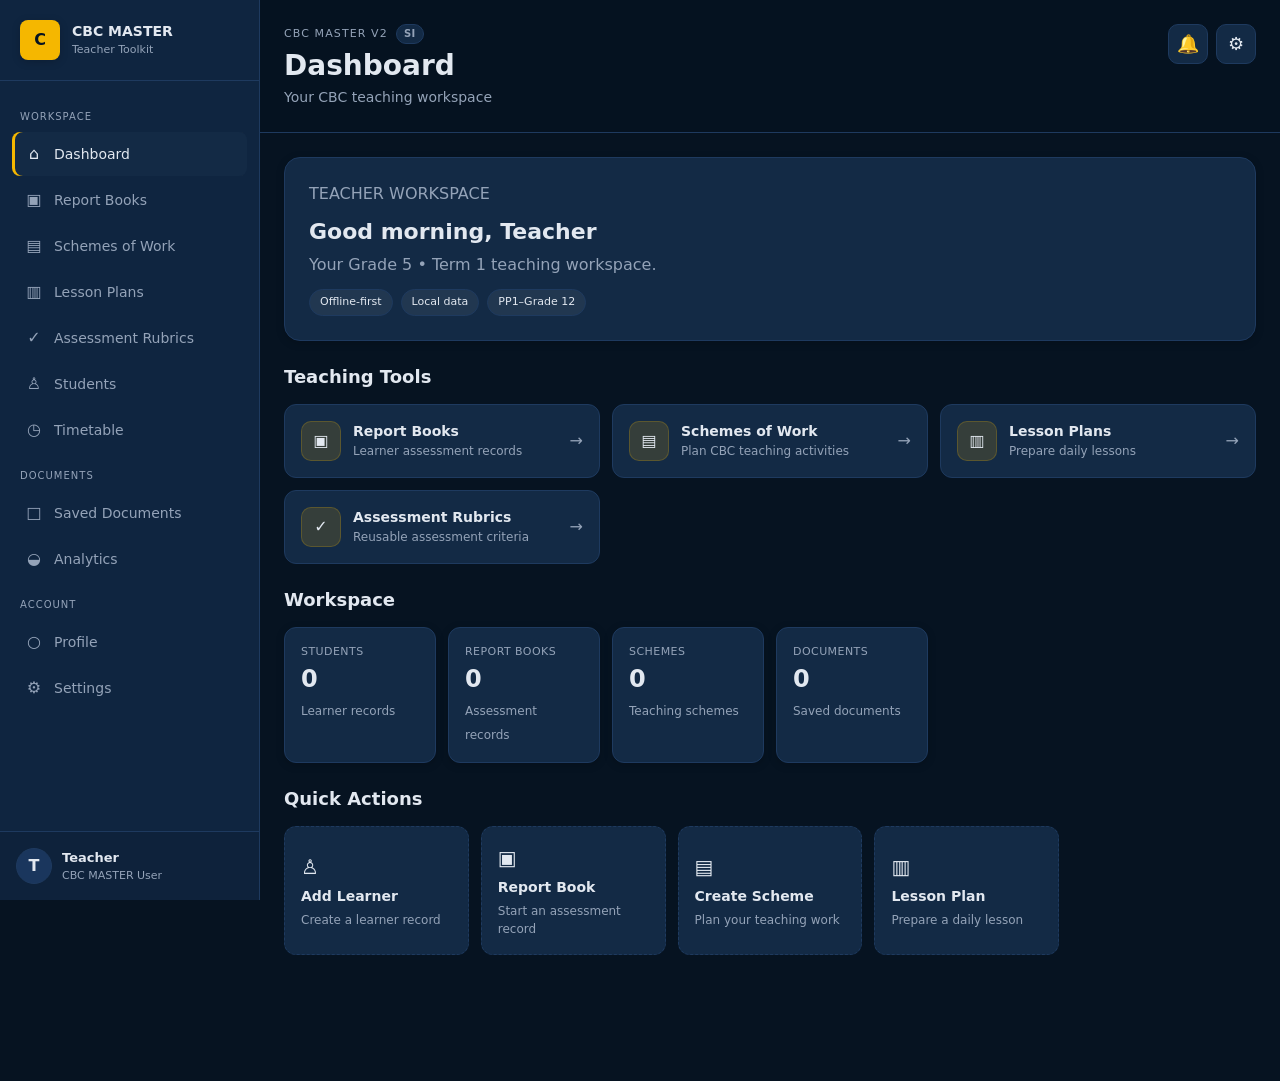
==== commit 387bb7d8: "fix: wire add learner quick action" ====
--- a/index.html
+++ b/index.html
@@ -5,9 +5,8 @@
 
   <!-- =========================================================
        CBC MASTER V2
-       Kenyan CBC Teacher Toolkit
-       PP1 to Grade 12
-       Privacy-first • Offline-first • PWA
+       Kenyan CBC Toolkit • PP1 to Grade 12
+       Local-first • Offline-first • Privacy-first
        ========================================================= -->
 
   <meta charset="utf-8">
@@ -24,7 +23,7 @@
 
   <meta
     name="description"
-    content="Private, offline-first Kenyan CBC teacher toolkit for PP1 to Grade 12."
+    content="Kenyan CBC Toolkit for PP1 to Grade 12"
   >
 
   <meta
@@ -33,7 +32,7 @@
   >
 
   <!-- =========================================================
-       CONTENT SECURITY POLICY
+       SECURITY POLICY
        ========================================================= -->
 
   <meta
@@ -80,10 +79,9 @@
 
 <div id="app">
 
-
-  <!-- =======================================================
+  <!-- =========================================================
        SIDEBAR
-       ======================================================= -->
+       ========================================================= -->
 
   <aside class="sidebar">
 
@@ -112,7 +110,10 @@
       aria-label="Main navigation"
     >
 
-      <p class="nav-label">Workspace</p>
+      <p class="nav-label">
+        Workspace
+      </p>
+
 
       <button
         type="button"
@@ -120,7 +121,11 @@
         data-page="dashboard"
         aria-current="page"
       >
-        <span class="nav-icon" aria-hidden="true">⌂</span>
+        <span
+          class="nav-icon"
+          aria-hidden="true"
+        >⌂</span>
+
         <span>Dashboard</span>
       </button>
 
@@ -130,7 +135,11 @@
         class="nav-item"
         data-page="report-books"
       >
-        <span class="nav-icon" aria-hidden="true">▣</span>
+        <span
+          class="nav-icon"
+          aria-hidden="true"
+        >▣</span>
+
         <span>Report Books</span>
       </button>
 
@@ -140,7 +149,11 @@
         class="nav-item"
         data-page="schemes"
       >
-        <span class="nav-icon" aria-hidden="true">▤</span>
+        <span
+          class="nav-icon"
+          aria-hidden="true"
+        >▤</span>
+
         <span>Schemes of Work</span>
       </button>
 
@@ -150,7 +163,11 @@
         class="nav-item"
         data-page="lesson-plans"
       >
-        <span class="nav-icon" aria-hidden="true">▥</span>
+        <span
+          class="nav-icon"
+          aria-hidden="true"
+        >▥</span>
+
         <span>Lesson Plans</span>
       </button>
 
@@ -160,7 +177,11 @@
         class="nav-item"
         data-page="rubrics"
       >
-        <span class="nav-icon" aria-hidden="true">✓</span>
+        <span
+          class="nav-icon"
+          aria-hidden="true"
+        >✓</span>
+
         <span>Assessment Rubrics</span>
       </button>
 
@@ -170,12 +191,32 @@
         class="nav-item"
         data-page="students"
       >
-        <span class="nav-icon" aria-hidden="true">♙</span>
+        <span
+          class="nav-icon"
+          aria-hidden="true"
+        >♙</span>
+
         <span>Students</span>
       </button>
 
 
-      <p class="nav-label">Documents</p>
+      <button
+        type="button"
+        class="nav-item"
+        data-page="timetable"
+      >
+        <span
+          class="nav-icon"
+          aria-hidden="true"
+        >◷</span>
+
+        <span>Timetable</span>
+      </button>
+
+
+      <p class="nav-label">
+        Documents
+      </p>
 
 
       <button
@@ -183,7 +224,11 @@
         class="nav-item"
         data-page="documents"
       >
-        <span class="nav-icon" aria-hidden="true">□</span>
+        <span
+          class="nav-icon"
+          aria-hidden="true"
+        >□</span>
+
         <span>Saved Documents</span>
       </button>
 
@@ -193,12 +238,18 @@
         class="nav-item"
         data-page="analytics"
       >
-        <span class="nav-icon" aria-hidden="true">◒</span>
+        <span
+          class="nav-icon"
+          aria-hidden="true"
+        >◒</span>
+
         <span>Analytics</span>
       </button>
 
 
-      <p class="nav-label">Account</p>
+      <p class="nav-label">
+        Account
+      </p>
 
 
       <button
@@ -206,7 +257,11 @@
         class="nav-item"
         data-page="profile"
       >
-        <span class="nav-icon" aria-hidden="true">○</span>
+        <span
+          class="nav-icon"
+          aria-hidden="true"
+        >○</span>
+
         <span>Profile</span>
       </button>
 
@@ -216,7 +271,11 @@
         class="nav-item"
         data-page="settings"
       >
-        <span class="nav-icon" aria-hidden="true">⚙</span>
+        <span
+          class="nav-icon"
+          aria-hidden="true"
+        >⚙</span>
+
         <span>Settings</span>
       </button>
 
@@ -250,16 +309,16 @@
   </aside>
 
 
-  <!-- =======================================================
-       MAIN
-       ======================================================= -->
+  <!-- =========================================================
+       MAIN CONTENT
+       ========================================================= -->
 
   <main class="main-content">
 
 
-    <!-- =====================================================
+    <!-- =======================================================
          TOPBAR
-         ===================================================== -->
+         ======================================================= -->
 
     <header class="topbar">
 
@@ -281,9 +340,11 @@
 
         </div>
 
+
         <h1 id="pageTitle">
           Dashboard
         </h1>
+
 
         <p id="pageSubtitle">
           Your CBC teaching workspace
@@ -321,16 +382,24 @@
     </header>
 
 
-    <!-- =====================================================
-         CONTENT
-         ===================================================== -->
+    <!-- =======================================================
+         PAGE CONTENT
+         ======================================================= -->
 
     <div class="content-container">
 
 
-      <!-- ===================================================
+      <!-- =====================================================
+           TIMETABLE COMPONENT CONTAINER
+           Only ONE timetable container
+           ===================================================== -->
+
+      <div id="timetable-container"></div>
+
+
+      <!-- =====================================================
            DASHBOARD
-           =================================================== -->
+           ===================================================== -->
 
       <section
         id="dashboardPage"
@@ -341,57 +410,98 @@
         <div class="page-content">
 
 
+          <!-- Welcome -->
+
           <section class="welcome-card">
 
             <p class="eyebrow">
               TEACHER WORKSPACE
             </p>
 
+
             <h2 id="welcomeTitle">
               Good morning, Teacher
             </h2>
 
+
             <p id="welcomeText">
               Your Grade 5 • Term 1 teaching workspace.
             </p>
 
+
             <div class="welcome-badges">
 
-              <span>Offline-first</span>
-              <span>Local data</span>
-              <span>PP1–Grade 12</span>
+              <span>
+                Offline-first
+              </span>
+
+              <span>
+                Local data
+              </span>
+
+              <span>
+                PP1–Grade 12
+              </span>
 
             </div>
 
           </section>
 
 
+          <!-- Teaching Tools -->
+
           <section class="section-block">
 
             <div class="section-heading">
 
               <div>
-                <h2>Teaching Tools</h2>
+
+                <h2>
+                  Teaching Tools
+                </h2>
+
               </div>
 
             </div>
 
 
             <div class="module-grid">
+
 
               <button
                 type="button"
                 class="module-card"
                 data-module="report-books"
               >
-                <span class="module-icon" aria-hidden="true">▣</span>
+
+                <span
+                  class="module-icon"
+                  aria-hidden="true"
+                >
+                  ▣
+                </span>
+
 
                 <span class="module-content">
-                  <strong>Report Books</strong>
-                  <small>Learner assessment records</small>
+
+                  <strong>
+                    Report Books
+                  </strong>
+
+                  <small>
+                    Learner assessment records
+                  </small>
+
                 </span>
 
-                <span class="module-arrow" aria-hidden="true">→</span>
+
+                <span
+                  class="module-arrow"
+                  aria-hidden="true"
+                >
+                  →
+                </span>
+
               </button>
 
 
@@ -400,14 +510,35 @@
                 class="module-card"
                 data-module="schemes"
               >
-                <span class="module-icon" aria-hidden="true">▤</span>
+
+                <span
+                  class="module-icon"
+                  aria-hidden="true"
+                >
+                  ▤
+                </span>
+
 
                 <span class="module-content">
-                  <strong>Schemes of Work</strong>
-                  <small>Plan CBC teaching activities</small>
+
+                  <strong>
+                    Schemes of Work
+                  </strong>
+
+                  <small>
+                    Plan CBC teaching activities
+                  </small>
+
                 </span>
 
-                <span class="module-arrow" aria-hidden="true">→</span>
+
+                <span
+                  class="module-arrow"
+                  aria-hidden="true"
+                >
+                  →
+                </span>
+
               </button>
 
 
@@ -416,14 +547,35 @@
                 class="module-card"
                 data-module="lesson-plans"
               >
-                <span class="module-icon" aria-hidden="true">▥</span>
+
+                <span
+                  class="module-icon"
+                  aria-hidden="true"
+                >
+                  ▥
+                </span>
+
 
                 <span class="module-content">
-                  <strong>Lesson Plans</strong>
-                  <small>Prepare daily lessons</small>
+
+                  <strong>
+                    Lesson Plans
+                  </strong>
+
+                  <small>
+                    Prepare daily lessons
+                  </small>
+
                 </span>
 
-                <span class="module-arrow" aria-hidden="true">→</span>
+
+                <span
+                  class="module-arrow"
+                  aria-hidden="true"
+                >
+                  →
+                </span>
+
               </button>
 
 
@@ -432,14 +584,35 @@
                 class="module-card"
                 data-module="rubrics"
               >
-                <span class="module-icon" aria-hidden="true">✓</span>
+
+                <span
+                  class="module-icon"
+                  aria-hidden="true"
+                >
+                  ✓
+                </span>
+
 
                 <span class="module-content">
-                  <strong>Assessment Rubrics</strong>
-                  <small>Reusable assessment criteria</small>
+
+                  <strong>
+                    Assessment Rubrics
+                  </strong>
+
+                  <small>
+                    Reusable assessment criteria
+                  </small>
+
                 </span>
 
-                <span class="module-arrow" aria-hidden="true">→</span>
+
+                <span
+                  class="module-arrow"
+                  aria-hidden="true"
+                >
+                  →
+                </span>
+
               </button>
 
             </div>
@@ -447,17 +620,27 @@
           </section>
 
 
+          <!-- Workspace -->
+
           <section class="section-block">
 
             <div class="section-heading">
-              <h2>Workspace</h2>
+
+              <h2>
+                Workspace
+              </h2>
+
             </div>
 
 
             <div class="stats-grid">
 
+
               <article class="stat-card">
-                <span class="stat-label">Students</span>
+
+                <span class="stat-label">
+                  Students
+                </span>
 
                 <strong
                   class="stat-value"
@@ -466,12 +649,18 @@
                   0
                 </strong>
 
-                <small>Learner records</small>
+                <small>
+                  Learner records
+                </small>
+
               </article>
 
 
               <article class="stat-card">
-                <span class="stat-label">Report Books</span>
+
+                <span class="stat-label">
+                  Report Books
+                </span>
 
                 <strong
                   class="stat-value"
@@ -480,12 +669,18 @@
                   0
                 </strong>
 
-                <small>Assessment records</small>
+                <small>
+                  Assessment records
+                </small>
+
               </article>
 
 
               <article class="stat-card">
-                <span class="stat-label">Schemes</span>
+
+                <span class="stat-label">
+                  Schemes
+                </span>
 
                 <strong
                   class="stat-value"
@@ -494,12 +689,18 @@
                   0
                 </strong>
 
-                <small>Teaching schemes</small>
+                <small>
+                  Teaching schemes
+                </small>
+
               </article>
 
 
               <article class="stat-card">
-                <span class="stat-label">Documents</span>
+
+                <span class="stat-label">
+                  Documents
+                </span>
 
                 <strong
                   class="stat-value"
@@ -508,7 +709,10 @@
                   0
                 </strong>
 
-                <small>Saved documents</small>
+                <small>
+                  Saved documents
+                </small>
+
               </article>
 
             </div>
@@ -516,56 +720,123 @@
           </section>
 
 
+          <!-- Quick Actions -->
+
           <section class="section-block">
 
             <div class="section-heading">
-              <h2>Quick Actions</h2>
+
+              <h2>
+                Quick Actions
+              </h2>
+
             </div>
 
 
             <div class="quick-actions">
+
+
+              <!-- ADD LEARNER -->
 
               <button
                 type="button"
                 class="quick-action"
                 data-action="add-student"
+                onclick="
+                  document
+                    .querySelector('[data-page=&quot;students&quot;]')
+                    ?.click();
+
+                  setTimeout(
+                    () => document
+                      .getElementById('addStudentBtn')
+                      ?.click(),
+                    100
+                  );
+                "
               >
-                <span aria-hidden="true">♙</span>
-                <strong>Add Learner</strong>
-                <small>Create a learner record</small>
+
+                <span aria-hidden="true">
+                  ♙
+                </span>
+
+                <strong>
+                  Add Learner
+                </strong>
+
+                <small>
+                  Create a learner record
+                </small>
+
               </button>
 
+
+              <!-- REPORT BOOK -->
 
               <button
                 type="button"
                 class="quick-action"
                 data-action="create-report-book"
               >
-                <span aria-hidden="true">▣</span>
-                <strong>Report Book</strong>
-                <small>Start an assessment record</small>
+
+                <span aria-hidden="true">
+                  ▣
+                </span>
+
+                <strong>
+                  Report Book
+                </strong>
+
+                <small>
+                  Start an assessment record
+                </small>
+
               </button>
 
+
+              <!-- SCHEME -->
 
               <button
                 type="button"
                 class="quick-action"
                 data-action="create-scheme"
               >
-                <span aria-hidden="true">▤</span>
-                <strong>Create Scheme</strong>
-                <small>Plan your teaching work</small>
+
+                <span aria-hidden="true">
+                  ▤
+                </span>
+
+                <strong>
+                  Create Scheme
+                </strong>
+
+                <small>
+                  Plan your teaching work
+                </small>
+
               </button>
 
+
+              <!-- LESSON PLAN -->
 
               <button
                 type="button"
                 class="quick-action"
                 data-action="create-lesson-plan"
               >
-                <span aria-hidden="true">▥</span>
-                <strong>Lesson Plan</strong>
-                <small>Prepare a daily lesson</small>
+
+                <span aria-hidden="true">
+                  ▥
+                </span>
+
+                <strong>
+                  Lesson Plan
+                </strong>
+
+                <small>
+                  Prepare a daily lesson
+                </small>
+
               </button>
 
             </div>
@@ -577,9 +848,9 @@
       </section>
 
 
-      <!-- ===================================================
+      <!-- =====================================================
            REPORT BOOKS
-           =================================================== -->
+           ===================================================== -->
 
       <section
         id="reportBooksPage"
@@ -593,14 +864,21 @@
           <div class="section-heading">
 
             <div>
-              <p class="eyebrow">ASSESSMENT RECORDS</p>
-
-              <h2>Report Books</h2>
+
+              <p class="eyebrow">
+                ASSESSMENT RECORDS
+              </p>
+
+              <h2>
+                Report Books
+              </h2>
 
               <p>
                 Create and manage local learner assessment records.
               </p>
-            </div>
+
+            </div>
+
 
             <button
               id="addReportBookBtn"
@@ -631,9 +909,12 @@
 
             </div>
 
+
             <div class="module-toolbar-count">
 
-              <span>Records</span>
+              <span>
+                Records
+              </span>
 
               <strong id="reportBookCount">
                 0
@@ -653,11 +934,15 @@
             <div class="settings-card-header">
 
               <div>
-                <p class="eyebrow">REPORT BOOK</p>
+
+                <p class="eyebrow">
+                  REPORT BOOK
+                </p>
 
                 <h2 id="reportBookFormTitle">
                   New Report Book
                 </h2>
+
               </div>
 
             </div>
@@ -700,6 +985,7 @@
                     id="reportBookGrade"
                     class="form-control"
                   >
+
                     <option>PP1</option>
                     <option>PP2</option>
                     <option>Grade 1</option>
@@ -714,6 +1000,7 @@
                     <option>Grade 10</option>
                     <option>Grade 11</option>
                     <option>Grade 12</option>
+
                   </select>
 
                 </div>
@@ -729,9 +1016,11 @@
                     id="reportBookTerm"
                     class="form-control"
                   >
+
                     <option>Term 1</option>
                     <option>Term 2</option>
                     <option>Term 3</option>
+
                   </select>
 
                 </div>
@@ -787,9 +1076,16 @@
               hidden
             >
 
-              <span class="empty-icon" aria-hidden="true">▣</span>
-
-              <h2>No report books yet</h2>
+              <span
+                class="empty-icon"
+                aria-hidden="true"
+              >
+                ▣
+              </span>
+
+              <h2>
+                No report books yet
+              </h2>
 
               <p>
                 Create your first local report book.
@@ -810,9 +1106,9 @@
       </section>
 
 
-      <!-- ===================================================
+      <!-- =====================================================
            SCHEMES
-           =================================================== -->
+           ===================================================== -->
 
       <section
         id="schemesPage"
@@ -826,14 +1122,21 @@
           <div class="section-heading">
 
             <div>
-              <p class="eyebrow">PLANNING</p>
-
-              <h2>Schemes of Work</h2>
+
+              <p class="eyebrow">
+                PLANNING
+              </p>
+
+              <h2>
+                Schemes of Work
+              </h2>
 
               <p>
                 Plan CBC teaching work by week, topic and activity.
               </p>
-            </div>
+
+            </div>
+
 
             <button
               id="addSchemeBtn"
@@ -864,9 +1167,12 @@
 
             </div>
 
+
             <div class="module-toolbar-count">
 
-              <span>Records</span>
+              <span>
+                Records
+              </span>
 
               <strong id="schemeCount">
                 0
@@ -886,11 +1192,15 @@
             <div class="settings-card-header">
 
               <div>
-                <p class="eyebrow">TEACHING PLAN</p>
+
+                <p class="eyebrow">
+                  TEACHING PLAN
+                </p>
 
                 <h2 id="schemeFormTitle">
                   New Scheme
                 </h2>
+
               </div>
 
             </div>
@@ -916,6 +1226,7 @@
                     id="schemeGrade"
                     class="form-control"
                   >
+
                     <option>PP1</option>
                     <option>PP2</option>
                     <option>Grade 1</option>
@@ -930,6 +1241,7 @@
                     <option>Grade 10</option>
                     <option>Grade 11</option>
                     <option>Grade 12</option>
+
                   </select>
 
                 </div>
@@ -945,9 +1257,11 @@
                     id="schemeTerm"
                     class="form-control"
                   >
+
                     <option>Term 1</option>
                     <option>Term 2</option>
                     <option>Term 3</option>
+
                   </select>
 
                 </div>
@@ -1102,9 +1416,16 @@
               hidden
             >
 
-              <span class="empty-icon" aria-hidden="true">▤</span>
-
-              <h2>No schemes yet</h2>
+              <span
+                class="empty-icon"
+                aria-hidden="true"
+              >
+                ▤
+              </span>
+
+              <h2>
+                No schemes yet
+              </h2>
 
               <p>
                 Create your first scheme of work.
@@ -1125,9 +1446,9 @@
       </section>
 
 
-      <!-- ===================================================
+      <!-- =====================================================
            LESSON PLANS
-           =================================================== -->
+           ===================================================== -->
 
       <section
         id="lessonPlansPage"
@@ -1141,14 +1462,21 @@
           <div class="section-heading">
 
             <div>
-              <p class="eyebrow">DAILY PLANNING</p>
-
-              <h2>Lesson Plans</h2>
+
+              <p class="eyebrow">
+                DAILY PLANNING
+              </p>
+
+              <h2>
+                Lesson Plans
+              </h2>
 
               <p>
                 Prepare structured CBC lessons locally.
               </p>
-            </div>
+
+            </div>
+
 
             <button
               id="addLessonPlanBtn"
@@ -1179,9 +1507,12 @@
 
             </div>
 
+
             <div class="module-toolbar-count">
 
-              <span>Records</span>
+              <span>
+                Records
+              </span>
 
               <strong id="lessonPlanCount">
                 0
@@ -1201,11 +1532,15 @@
             <div class="settings-card-header">
 
               <div>
-                <p class="eyebrow">LESSON PLAN</p>
+
+                <p class="eyebrow">
+                  LESSON PLAN
+                </p>
 
                 <h2 id="lessonPlanFormTitle">
                   New Lesson Plan
                 </h2>
+
               </div>
 
             </div>
@@ -1231,6 +1566,7 @@
                     id="lessonPlanGrade"
                     class="form-control"
                   >
+
                     <option>PP1</option>
                     <option>PP2</option>
                     <option>Grade 1</option>
@@ -1245,6 +1581,7 @@
                     <option>Grade 10</option>
                     <option>Grade 11</option>
                     <option>Grade 12</option>
+
                   </select>
 
                 </div>
@@ -1260,9 +1597,11 @@
                     id="lessonPlanTerm"
                     class="form-control"
                   >
+
                     <option>Term 1</option>
                     <option>Term 2</option>
                     <option>Term 3</option>
+
                   </select>
 
                 </div>
@@ -1464,9 +1803,16 @@
               hidden
             >
 
-              <span class="empty-icon" aria-hidden="true">▥</span>
-
-              <h2>No lesson plans yet</h2>
+              <span
+                class="empty-icon"
+                aria-hidden="true"
+              >
+                ▥
+              </span>
+
+              <h2>
+                No lesson plans yet
+              </h2>
 
               <p>
                 Create your first lesson plan.
@@ -1487,9 +1833,9 @@
       </section>
 
 
-      <!-- ===================================================
+      <!-- =====================================================
            RUBRICS
-           =================================================== -->
+           ===================================================== -->
 
       <section
         id="rubricsPage"
@@ -1503,14 +1849,21 @@
           <div class="section-heading">
 
             <div>
-              <p class="eyebrow">ASSESSMENT</p>
-
-              <h2>Assessment Rubrics</h2>
+
+              <p class="eyebrow">
+                ASSESSMENT
+              </p>
+
+              <h2>
+                Assessment Rubrics
+              </h2>
 
               <p>
                 Create reusable CBC assessment criteria.
               </p>
-            </div>
+
+            </div>
+
 
             <button
               id="addRubricBtn"
@@ -1541,9 +1894,12 @@
 
             </div>
 
+
             <div class="module-toolbar-count">
 
-              <span>Records</span>
+              <span>
+                Records
+              </span>
 
               <strong id="rubricCount">
                 0
@@ -1563,11 +1919,15 @@
             <div class="settings-card-header">
 
               <div>
-                <p class="eyebrow">RUBRIC</p>
+
+                <p class="eyebrow">
+                  RUBRIC
+                </p>
 
                 <h2 id="rubricFormTitle">
                   New Rubric
                 </h2>
+
               </div>
 
             </div>
@@ -1593,6 +1953,7 @@
                     id="rubricGrade"
                     class="form-control"
                   >
+
                     <option>PP1</option>
                     <option>PP2</option>
                     <option>Grade 1</option>
@@ -1607,6 +1968,7 @@
                     <option>Grade 10</option>
                     <option>Grade 11</option>
                     <option>Grade 12</option>
+
                   </select>
 
                 </div>
@@ -1622,9 +1984,11 @@
                     id="rubricTerm"
                     class="form-control"
                   >
+
                     <option>Term 1</option>
                     <option>Term 2</option>
                     <option>Term 3</option>
+
                   </select>
 
                 </div>
@@ -1794,9 +2158,16 @@
               hidden
             >
 
-              <span class="empty-icon" aria-hidden="true">✓</span>
-
-              <h2>No rubrics yet</h2>
+              <span
+                class="empty-icon"
+                aria-hidden="true"
+              >
+                ✓
+              </span>
+
+              <h2>
+                No rubrics yet
+              </h2>
 
               <p>
                 Create your first assessment rubric.
@@ -1817,9 +2188,9 @@
       </section>
 
 
-      <!-- ===================================================
+      <!-- =====================================================
            STUDENTS
-           =================================================== -->
+           ===================================================== -->
 
       <section
         id="studentsPage"
@@ -1830,6 +2201,7 @@
 
         <div class="page-content">
 
+
           <div class="section-heading">
 
             <div>
@@ -1838,7 +2210,9 @@
                 LEARNER MANAGEMENT
               </p>
 
-              <h2>Students</h2>
+              <h2>
+                Students
+              </h2>
 
               <p>
                 Manage your local learner records.
@@ -1880,7 +2254,9 @@
 
             <div class="module-toolbar-count">
 
-              <span>Learners</span>
+              <span>
+                Learners
+              </span>
 
               <strong id="studentCount">
                 0
@@ -1923,6 +2299,7 @@
 
 
               <div class="form-grid">
+
 
                 <div class="form-group">
 
@@ -2073,6 +2450,7 @@
                   Cancel
                 </button>
 
+
                 <button
                   class="btn btn-primary"
                   type="submit"
@@ -2102,7 +2480,9 @@
                 ♙
               </span>
 
-              <h2>No learners yet</h2>
+              <h2>
+                No learners yet
+              </h2>
 
               <p>
                 Add your first learner to begin building
@@ -2124,9 +2504,9 @@
       </section>
 
 
-      <!-- ===================================================
+      <!-- =====================================================
            DOCUMENTS
-           =================================================== -->
+           ===================================================== -->
 
       <section
         id="documentsPage"
@@ -2137,13 +2517,18 @@
 
         <div class="page-content">
 
+
           <div class="section-heading">
 
             <div>
 
-              <p class="eyebrow">LOCAL DOCUMENTS</p>
-
-              <h2>Saved Documents</h2>
+              <p class="eyebrow">
+                LOCAL DOCUMENTS
+              </p>
+
+              <h2>
+                Saved Documents
+              </h2>
 
               <p>
                 Keep reusable teaching documents on this device.
@@ -2184,7 +2569,9 @@
 
             <div class="module-toolbar-count">
 
-              <span>Documents</span>
+              <span>
+                Documents
+              </span>
 
               <strong id="documentCount">
                 0
@@ -2227,6 +2614,7 @@
 
 
               <div class="form-grid">
+
 
                 <div class="form-group form-group-full">
 
@@ -2343,9 +2731,17 @@
                     class="form-control"
                   >
 
-                    <option>Term 1</option>
-                    <option>Term 2</option>
-                    <option>Term 3</option>
+                    <option>
+                      Term 1
+                    </option>
+
+                    <option>
+                      Term 2
+                    </option>
+
+                    <option>
+                      Term 3
+                    </option>
 
                   </select>
 
@@ -2381,6 +2777,7 @@
                   Cancel
                 </button>
 
+
                 <button
                   class="btn btn-primary"
                   type="submit"
@@ -2403,9 +2800,16 @@
               hidden
             >
 
-              <span class="empty-icon" aria-hidden="true">□</span>
-
-              <h2>No saved documents yet</h2>
+              <span
+                class="empty-icon"
+                aria-hidden="true"
+              >
+                □
+              </span>
+
+              <h2>
+                No saved documents yet
+              </h2>
 
               <p>
                 Save reusable teaching content locally.
@@ -2421,8 +2825,6 @@
 
           </section>
 
-
-          <!-- Document viewer -->
 
           <section
             id="documentViewer"
@@ -2435,6 +2837,7 @@
               <h2 id="documentViewerTitle">
                 Document
               </h2>
+
 
               <button
                 id="closeDocumentViewerButton"
@@ -2459,9 +2862,9 @@
       </section>
 
 
-      <!-- ===================================================
+      <!-- =====================================================
            ANALYTICS
-           =================================================== -->
+           ===================================================== -->
 
       <section
         id="analyticsPage"
@@ -2472,6 +2875,7 @@
 
         <div class="page-content">
 
+
           <div class="section-heading">
 
             <div>
@@ -2480,7 +2884,9 @@
                 LOCAL WORKSPACE INSIGHTS
               </p>
 
-              <h2>Analytics</h2>
+              <h2>
+                Analytics
+              </h2>
 
               <p>
                 These metrics are calculated from your local
@@ -2493,6 +2899,7 @@
 
 
           <div class="stats-grid">
+
 
             <article class="stat-card">
 
@@ -2566,18 +2973,23 @@
 
               <div class="settings-card-header">
 
-                <h2>Workspace Activity</h2>
+                <h2>
+                  Workspace Activity
+                </h2>
 
               </div>
 
 
               <div class="analytics-progress-list">
 
+
                 <div class="analytics-progress-item">
 
                   <div class="analytics-progress-header">
 
-                    <span>Schemes</span>
+                    <span>
+                      Schemes
+                    </span>
 
                     <strong id="analyticsSchemesValue">
                       0
@@ -2586,9 +2998,7 @@
                   </div>
 
                   <div class="analytics-progress">
-
                     <span id="analyticsSchemesBar"></span>
-
                   </div>
 
                 </div>
@@ -2598,7 +3008,9 @@
 
                   <div class="analytics-progress-header">
 
-                    <span>Lesson Plans</span>
+                    <span>
+                      Lesson Plans
+                    </span>
 
                     <strong id="analyticsLessonPlansValue">
                       0
@@ -2607,9 +3019,7 @@
                   </div>
 
                   <div class="analytics-progress">
-
                     <span id="analyticsLessonPlansBar"></span>
-
                   </div>
 
                 </div>
@@ -2619,7 +3029,9 @@
 
                   <div class="analytics-progress-header">
 
-                    <span>Rubrics</span>
+                    <span>
+                      Rubrics
+                    </span>
 
                     <strong id="analyticsRubricsValue">
                       0
@@ -2628,9 +3040,7 @@
                   </div>
 
                   <div class="analytics-progress">
-
                     <span id="analyticsRubricsBar"></span>
-
                   </div>
 
                 </div>
@@ -2640,7 +3050,9 @@
 
                   <div class="analytics-progress-header">
 
-                    <span>Documents</span>
+                    <span>
+                      Documents
+                    </span>
 
                     <strong id="analyticsDocumentsValue">
                       0
@@ -2649,9 +3061,7 @@
                   </div>
 
                   <div class="analytics-progress">
-
                     <span id="analyticsDocumentsBar"></span>
-
                   </div>
 
                 </div>
@@ -2661,7 +3071,9 @@
 
                   <div class="analytics-progress-header">
 
-                    <span>Report Books</span>
+                    <span>
+                      Report Books
+                    </span>
 
                     <strong id="analyticsReportBooksValue">
                       0
@@ -2670,9 +3082,7 @@
                   </div>
 
                   <div class="analytics-progress">
-
                     <span id="analyticsReportBooksBar"></span>
-
                   </div>
 
                 </div>
@@ -2690,10 +3100,13 @@
 
               <div class="settings-card-header">
 
-                <h2>Record Distribution</h2>
+                <h2>
+                  Record Distribution
+                </h2>
 
               </div>
 
+
               <div id="analyticsDistribution"></div>
 
             </div>
@@ -2707,10 +3120,13 @@
 
               <div class="settings-card-header">
 
-                <h2>Recent Activity</h2>
+                <h2>
+                  Recent Activity
+                </h2>
 
               </div>
 
+
               <div id="analyticsActivityList"></div>
 
             </div>
@@ -2722,9 +3138,9 @@
       </section>
 
 
-      <!-- ===================================================
+      <!-- =====================================================
            PROFILE
-           =================================================== -->
+           ===================================================== -->
 
       <section
         id="profilePage"
@@ -2735,6 +3151,7 @@
 
         <div class="page-content">
 
+
           <div class="section-heading">
 
             <div>
@@ -2743,7 +3160,9 @@
                 TEACHER PROFILE
               </p>
 
-              <h2>Profile</h2>
+              <h2>
+                Profile
+              </h2>
 
               <p>
                 Manage teacher information stored locally.
@@ -2766,6 +3185,7 @@
                 T
               </div>
 
+
               <div>
 
                 <h2 id="profileDisplayName">
@@ -2791,7 +3211,9 @@
 
             <div class="settings-card-header">
 
-              <h2>Teacher Information</h2>
+              <h2>
+                Teacher Information
+              </h2>
 
             </div>
 
@@ -2799,6 +3221,7 @@
             <form id="profileForm">
 
               <div class="form-grid">
+
 
                 <div class="form-group">
 
@@ -2887,7 +3310,9 @@
 
             <div class="settings-card-header">
 
-              <h2>Teaching Preferences</h2>
+              <h2>
+                Teaching Preferences
+              </h2>
 
             </div>
 
@@ -2895,6 +3320,7 @@
             <form id="profilePreferencesForm">
 
               <div class="form-grid">
+
 
                 <div class="form-group">
 
@@ -2975,6 +3401,7 @@
                   Save Preferences
                 </button>
 
+
                 <button
                   id="resetProfileButton"
                   class="btn btn-secondary"
@@ -2994,12 +3421,15 @@
 
             <div class="settings-card-header">
 
-              <h2>Current Workspace</h2>
+              <h2>
+                Current Workspace
+              </h2>
 
             </div>
 
 
             <div class="stats-grid">
+
 
               <article class="stat-card">
 
@@ -3057,9 +3487,9 @@
       </section>
 
 
-      <!-- ===================================================
+      <!-- =====================================================
            SETTINGS
-           =================================================== -->
+           ===================================================== -->
 
       <section
         id="settingsPage"
@@ -3075,14 +3505,18 @@
 
             <div class="settings-card-header">
 
-              <h2>Privacy &amp; Security</h2>
-
-            </div>
+              <h2>
+                Privacy &amp; Security
+              </h2>
+
+            </div>
+
 
             <p>
               CBC MASTER is designed to keep your teaching
               workspace on this device.
             </p>
+
 
             <p>
               No advertising trackers, hidden analytics,
@@ -3097,7 +3531,9 @@
 
             <div class="settings-card-header">
 
-              <h2>Teaching Preferences</h2>
+              <h2>
+                Teaching Preferences
+              </h2>
 
             </div>
 
@@ -3105,6 +3541,7 @@
             <form id="settingsForm">
 
               <div class="form-grid">
+
 
                 <div class="form-group">
 
@@ -3217,12 +3654,15 @@
 
             <div class="settings-card-header">
 
-              <h2>Teacher Information</h2>
+              <h2>
+                Teacher Information
+              </h2>
 
             </div>
 
 
             <div class="form-grid">
+
 
               <div class="form-group">
 
@@ -3280,12 +3720,15 @@
 
             <div class="settings-card-header">
 
-              <h2>Local Workspace</h2>
+              <h2>
+                Local Workspace
+              </h2>
 
             </div>
 
 
             <div class="stats-grid">
+
 
               <article class="stat-card">
 
@@ -3412,9 +3855,12 @@
 
             <div class="settings-card-header">
 
-              <h2>Backup &amp; Restore</h2>
-
-            </div>
+              <h2>
+                Backup &amp; Restore
+              </h2>
+
+            </div>
+
 
             <p>
               Export your local workspace as a backup file.
@@ -3440,6 +3886,7 @@
                 Restore Backup
               </label>
 
+
               <input
                 id="importDataInput"
                 type="file"
@@ -3456,9 +3903,12 @@
 
             <div class="settings-card-header">
 
-              <h2>Delete Local Data</h2>
-
-            </div>
+              <h2>
+                Delete Local Data
+              </h2>
+
+            </div>
+
 
             <p>
               Delete the CBC MASTER workspace stored on
@@ -3485,9 +3935,12 @@
 
             <div class="settings-card-header">
 
-              <h2>About CBC MASTER Privacy</h2>
-
-            </div>
+              <h2>
+                About CBC MASTER Privacy
+              </h2>
+
+            </div>
+
 
             <p>
               CBC MASTER follows a local-first approach.
@@ -3496,12 +3949,14 @@
               a backup.
             </p>
 
+
             <p>
               Do not store unnecessary sensitive information.
               Keep your device protected with a secure
               screen lock and avoid sharing exported backups.
             </p>
 
+
             <p>
               CBC MASTER does not require third-party
               advertising or analytics services.
@@ -3516,14 +3971,15 @@
     </div>
 
 
-    <!-- =====================================================
-         MOBILE NAV
-         ===================================================== -->
+    <!-- =======================================================
+         MOBILE NAVIGATION
+         ======================================================= -->
 
     <nav
       class="bottom-nav"
       aria-label="Mobile navigation"
     >
+
 
       <button
         type="button"
@@ -3531,8 +3987,15 @@
         data-page="dashboard"
         aria-current="page"
       >
-        <span aria-hidden="true">⌂</span>
-        <span>Home</span>
+
+        <span aria-hidden="true">
+          ⌂
+        </span>
+
+        <span>
+          Home
+        </span>
+
       </button>
 
 
@@ -3541,8 +4004,15 @@
         class="bottom-nav-item"
         data-page="documents"
       >
-        <span aria-hidden="true">□</span>
-        <span>Docs</span>
+
+        <span aria-hidden="true">
+          □
+        </span>
+
+        <span>
+          Docs
+        </span>
+
       </button>
 
 
@@ -3551,8 +4021,15 @@
         class="bottom-nav-item"
         data-page="analytics"
       >
-        <span aria-hidden="true">◒</span>
-        <span>Analytics</span>
+
+        <span aria-hidden="true">
+          ◒
+        </span>
+
+        <span>
+          Analytics
+        </span>
+
       </button>
 
 
@@ -3561,16 +4038,23 @@
         class="bottom-nav-item"
         data-page="profile"
       >
-        <span aria-hidden="true">○</span>
-        <span>Profile</span>
+
+        <span aria-hidden="true">
+          ○
+        </span>
+
+        <span>
+          Profile
+        </span>
+
       </button>
 
     </nav>
 
 
-    <!-- =====================================================
+    <!-- =======================================================
          TOAST
-         ===================================================== -->
+         ======================================================= -->
 
     <div
       id="cbcToast"
@@ -3585,11 +4069,7 @@
 
 
 <!-- =========================================================
-     JAVASCRIPT
-     =========================================================
-     Core first.
-     Modules afterwards.
-     All scripts remain same-origin and CSP compatible.
+     CORE APP
      ========================================================= -->
 
 <script
@@ -3597,6 +4077,11 @@
   defer
 ></script>
 
+
+<!-- =========================================================
+     CBC MASTER MODULES
+     ========================================================= -->
+
 <script
   src="js/students.js"
   defer
@@ -3637,6 +4122,31 @@
   defer
 ></script>
 
+
+<!-- =========================================================
+     TIMETABLE
+     ========================================================= -->
+
+<script
+  src="js/timetable-storage.js"
+  defer
+></script>
+
+<script
+  src="js/timetable-clock.js"
+  defer
+></script>
+
+<script
+  src="js/timetable.js"
+  defer
+></script>
+
+<script
+  src="js/timetable-loader.js"
+  defer
+></script>
+
+
 </body>
-
 </html>
--- a/css/app.css
+++ b/css/app.css
@@ -1,13 +1,17 @@
 /* =========================================================
    CBC MASTER V2
    Fixed Dark Theme + Responsive Layout
+   Local-First • Offline-First • Mobile-First
    ========================================================= */
 
+
 /* ---------------------------------------------------------
    RESET
    --------------------------------------------------------- */
 
-* {
+*,
+*::before,
+*::after {
   box-sizing: border-box;
   margin: 0;
   padding: 0;
@@ -19,31 +23,63 @@
    --------------------------------------------------------- */
 
 :root {
-  --bg: #0B1F33;
+  --bg: #061321;
+  --surface: #0B1F33;
+  --sidebar: #0F2540;
+
   --card: #132A45;
   --card-2: #1A365D;
 
   --text: #E2E8F0;
   --muted: #94A3B8;
 
-  --accent: #FBBF24;
+  --accent: #F5B700;
+  --accent-soft: rgba(245, 183, 0, 0.15);
 
   --border: #1E3A5F;
 
   --danger: #DC2626;
+  --danger-soft: rgba(220, 38, 38, 0.12);
+
+  --success: #22C55E;
+  --success-soft: rgba(34, 197, 94, 0.12);
 
   --white: #FFFFFF;
-}
-
-
-/* ---------------------------------------------------------
-   BODY
+
+  --radius-sm: 8px;
+  --radius-md: 12px;
+  --radius-lg: 16px;
+  --radius-xl: 20px;
+
+  --sidebar-width: 260px;
+  --topbar-height: 76px;
+  --bottom-nav-height: 78px;
+
+  --content-max: 1100px;
+
+  --shadow-sm:
+    0 2px 8px rgba(0, 0, 0, 0.18);
+
+  --shadow-md:
+    0 8px 24px rgba(0, 0, 0, 0.22);
+}
+
+
+/* ---------------------------------------------------------
+   HTML
    --------------------------------------------------------- */
 
 html {
   min-height: 100%;
   background: var(--bg);
-}
+
+  scroll-behavior: smooth;
+}
+
+
+/* ---------------------------------------------------------
+   BODY
+   --------------------------------------------------------- */
 
 body {
   min-height: 100vh;
@@ -66,6 +102,38 @@
 
   -webkit-font-smoothing: antialiased;
   text-rendering: optimizeLegibility;
+
+  color-scheme: dark;
+}
+
+
+/* ---------------------------------------------------------
+   BASIC ELEMENTS
+   --------------------------------------------------------- */
+
+button,
+input,
+select,
+textarea {
+  font: inherit;
+}
+
+button {
+  -webkit-tap-highlight-color: transparent;
+}
+
+a {
+  color: inherit;
+}
+
+img,
+svg {
+  max-width: 100%;
+}
+
+::selection {
+  background: var(--accent);
+  color: var(--bg);
 }
 
 
@@ -77,6 +145,7 @@
   display: flex;
 
   min-height: 100vh;
+  min-height: 100dvh;
 
   width: 100%;
 }
@@ -87,9 +156,9 @@
    --------------------------------------------------------- */
 
 .sidebar {
-  width: 260px;
-
-  background: #0F2540;
+  width: var(--sidebar-width);
+
+  background: var(--sidebar);
 
   border-right: 1px solid var(--border);
 
@@ -99,6 +168,7 @@
   position: fixed;
 
   height: 100vh;
+  height: 100dvh;
 
   left: 0;
   top: 0;
@@ -135,11 +205,17 @@
 
   place-items: center;
 
-  border-radius: 8px;
+  border-radius: var(--radius-sm);
 
   font-weight: 800;
 
   flex-shrink: 0;
+
+  box-shadow: var(--shadow-sm);
+}
+
+.brand-text {
+  min-width: 0;
 }
 
 .brand-text strong {
@@ -148,6 +224,8 @@
   font-size: 14px;
 
   color: var(--text);
+
+  white-space: nowrap;
 }
 
 .brand-text span {
@@ -156,6 +234,8 @@
   font-size: 11px;
 
   color: var(--muted);
+
+  white-space: nowrap;
 }
 
 
@@ -171,6 +251,8 @@
   overflow-y: auto;
 
   overscroll-behavior: contain;
+
+  scrollbar-width: thin;
 }
 
 .nav-label {
@@ -196,7 +278,9 @@
 
   padding: 10px 12px;
 
-  border-radius: 8px;
+  margin-bottom: 2px;
+
+  border-radius: var(--radius-sm);
 
   border: 0;
 
@@ -214,7 +298,8 @@
 
   transition:
     background 0.2s ease,
-    color 0.2s ease;
+    color 0.2s ease,
+    transform 0.2s ease;
 }
 
 .nav-item:hover,
@@ -224,6 +309,14 @@
   color: var(--text);
 }
 
+.nav-item.active {
+  box-shadow: inset 3px 0 0 var(--accent);
+}
+
+.nav-item:active {
+  transform: scale(0.99);
+}
+
 .nav-item:focus-visible {
   outline: 2px solid var(--accent);
 
@@ -236,6 +329,8 @@
   min-width: 20px;
 
   text-align: center;
+
+  font-size: 16px;
 }
 
 
@@ -253,6 +348,8 @@
   gap: 10px;
 
   border-top: 1px solid var(--border);
+
+  background: rgba(0, 0, 0, 0.08);
 }
 
 .avatar {
@@ -272,6 +369,8 @@
   font-weight: 700;
 
   color: var(--text);
+
+  border: 1px solid var(--border);
 }
 
 .sidebar-profile-info {
@@ -310,22 +409,23 @@
    --------------------------------------------------------- */
 
 .main-content {
-  width: calc(100% - 260px);
-
-  margin-left: 260px;
+  width: calc(100% - var(--sidebar-width));
+
+  margin-left: var(--sidebar-width);
 
   flex: 1;
 
   min-width: 0;
 
-  padding-bottom: 80px;
+  min-height: 100vh;
+  min-height: 100dvh;
+
+  padding-bottom: var(--bottom-nav-height);
 }
 
 
 /* ---------------------------------------------------------
    TOPBAR
-   IMPORTANT:
-   Keeps notification/settings buttons top-right.
    --------------------------------------------------------- */
 
 .topbar {
@@ -343,7 +443,7 @@
 
   border-bottom: 1px solid var(--border);
 
-  background: rgba(11, 31, 51, 0.96);
+  background: rgba(6, 19, 33, 0.97);
 
   backdrop-filter: blur(10px);
 
@@ -354,6 +454,9 @@
   top: 0;
 
   z-index: 20;
+
+  padding-top:
+    max(24px, env(safe-area-inset-top));
 }
 
 
@@ -367,11 +470,6 @@
   flex: 1;
 }
 
-
-/* ---------------------------------------------------------
-   TOPBAR META
-   --------------------------------------------------------- */
-
 .topbar-meta {
   display: flex;
 
@@ -437,19 +535,21 @@
   margin: 4px 0;
 
   color: var(--text);
+
+  overflow-wrap: anywhere;
 }
 
 #pageSubtitle {
   color: var(--muted);
 
   font-size: 14px;
+
+  overflow-wrap: anywhere;
 }
 
 
 /* ---------------------------------------------------------
    TOPBAR ACTIONS
-   IMPORTANT:
-   These stay together at the top-right.
    --------------------------------------------------------- */
 
 .topbar-actions {
@@ -511,6 +611,10 @@
   transform: translateY(-1px);
 }
 
+.icon-button:active {
+  transform: translateY(0);
+}
+
 .icon-button:focus-visible {
   outline: 2px solid var(--accent);
 
@@ -525,11 +629,13 @@
 .content-container {
   width: 100%;
 
-  max-width: 1100px;
+  max-width: var(--content-max);
 
   margin: 0 auto;
 
   padding: 24px;
+
+  overflow-wrap: anywhere;
 }
 
 
@@ -547,6 +653,8 @@
 
 .page-content {
   width: 100%;
+
+  min-width: 0;
 }
 
 
@@ -555,34 +663,37 @@
    --------------------------------------------------------- */
 
 .welcome-card {
-  background:
-    linear-gradient(
-      135deg,
-      var(--card),
-      var(--card-2)
-    );
+  background: var(--card);
 
   border: 1px solid var(--border);
 
-  border-radius: 16px;
+  border-radius: var(--radius-lg);
 
   padding: 24px;
 
   margin-bottom: 24px;
 
   overflow: hidden;
+
+  box-shadow: var(--shadow-sm);
 }
 
 .welcome-card h2 {
   margin: 8px 0;
 
   color: var(--text);
+
+  font-size: 22px;
+
+  line-height: 1.25;
 }
 
 .welcome-card p {
   color: var(--muted);
 
   margin-bottom: 12px;
+
+  max-width: 720px;
 }
 
 .welcome-badges {
@@ -600,7 +711,9 @@
 
   padding: 4px 10px;
 
-  background: rgba(255, 255, 255, 0.08);
+  background: rgba(255, 255, 255, 0.06);
+
+  border: 1px solid var(--border);
 
   border-radius: 20px;
 
@@ -626,6 +739,16 @@
   font-size: 18px;
 
   color: var(--text);
+
+  line-height: 1.3;
+}
+
+.section-heading p {
+  margin-top: 4px;
+
+  color: var(--muted);
+
+  font-size: 13px;
 }
 
 
@@ -671,7 +794,7 @@
 
   border: 1px solid var(--border);
 
-  border-radius: 12px;
+  border-radius: var(--radius-md);
 
   cursor: pointer;
 
@@ -707,7 +830,9 @@
 
   min-width: 40px;
 
-  background: rgba(251, 191, 36, 0.15);
+  background: var(--accent-soft);
+
+  border: 1px solid rgba(245, 183, 0, 0.2);
 
   border-radius: 10px;
 
@@ -730,6 +855,8 @@
   font-size: 14px;
 
   color: var(--text);
+
+  overflow-wrap: anywhere;
 }
 
 .module-content small {
@@ -738,6 +865,8 @@
   color: var(--muted);
 
   font-size: 12px;
+
+  overflow-wrap: anywhere;
 }
 
 .module-arrow {
@@ -779,13 +908,15 @@
 
   border: 1px solid var(--border);
 
-  border-radius: 12px;
+  border-radius: var(--radius-md);
 
   padding: 16px;
 
   color: var(--text);
 
   overflow: hidden;
+
+  box-shadow: var(--shadow-sm);
 }
 
 .stat-label {
@@ -810,6 +941,8 @@
   margin: 4px 0;
 
   color: var(--text);
+
+  overflow-wrap: anywhere;
 }
 
 .stat-card small {
@@ -853,7 +986,7 @@
 
   border: 1px dashed var(--border);
 
-  border-radius: 12px;
+  border-radius: var(--radius-md);
 
   padding: 16px;
 
@@ -889,6 +1022,8 @@
   display: block;
 
   font-size: 20px;
+
+  margin-bottom: 4px;
 }
 
 .quick-action strong {
@@ -925,7 +1060,7 @@
 
   border: 1px solid var(--border);
 
-  border-radius: 16px;
+  border-radius: var(--radius-lg);
 
   color: var(--text);
 }
@@ -946,6 +1081,10 @@
 
 .empty-page p {
   color: var(--muted);
+
+  max-width: 600px;
+
+  margin: 0 auto;
 }
 
 
@@ -979,7 +1118,7 @@
 
   border: 1px solid var(--border);
 
-  border-radius: 12px;
+  border-radius: var(--radius-md);
 
   padding: 20px;
 
@@ -988,6 +1127,8 @@
   color: var(--text);
 
   overflow: hidden;
+
+  box-shadow: var(--shadow-sm);
 }
 
 .settings-card-header {
@@ -1005,10 +1146,60 @@
 .settings-card h2,
 .settings-card h3 {
   color: var(--text);
+
+  line-height: 1.3;
 }
 
 .settings-card p {
   color: var(--muted);
+
+  overflow-wrap: anywhere;
+}
+
+
+/* ---------------------------------------------------------
+   FORM GROUPS
+   --------------------------------------------------------- */
+
+.form-group {
+  width: 100%;
+
+  margin-bottom: 16px;
+}
+
+.form-group:last-child {
+  margin-bottom: 0;
+}
+
+.form-group label {
+  display: block;
+
+  margin-bottom: 6px;
+
+  font-size: 13px;
+
+  font-weight: 600;
+
+  color: var(--text);
+}
+
+
+/* ---------------------------------------------------------
+   FORM GRID
+   --------------------------------------------------------- */
+
+.form-grid {
+  width: 100%;
+
+  display: grid;
+
+  grid-template-columns:
+    repeat(
+      2,
+      minmax(0, 1fr)
+    );
+
+  gap: 14px;
 }
 
 
@@ -1037,16 +1228,36 @@
 
   border: 1px solid var(--border);
 
-  border-radius: 8px;
+  border-radius: var(--radius-sm);
 
   padding: 10px 12px;
 
   outline: none;
+
+  appearance: none;
+
+  -webkit-appearance: none;
+
+  transition:
+    border-color 0.2s ease,
+    box-shadow 0.2s ease;
+}
+
+textarea {
+  min-height: 110px;
+
+  resize: vertical;
+}
+
+select {
+  cursor: pointer;
 }
 
 input::placeholder,
 textarea::placeholder {
   color: var(--muted);
+
+  opacity: 1;
 }
 
 input:focus,
@@ -1054,15 +1265,61 @@
 textarea:focus {
   border-color: var(--accent);
 
-  outline: 2px solid rgba(251, 191, 36, 0.15);
+  outline: 2px solid rgba(245, 183, 0, 0.15);
 
   outline-offset: 1px;
 }
 
+input:disabled,
+select:disabled,
+textarea:disabled {
+  opacity: 0.6;
+
+  cursor: not-allowed;
+}
+
 input[type="checkbox"] {
-  width: auto;
+  width: 18px;
+  height: 18px;
+
+  min-width: 18px;
+
+  padding: 0;
+
+  appearance: auto;
+
+  -webkit-appearance: checkbox;
 
   accent-color: var(--accent);
+
+  cursor: pointer;
+}
+
+input[type="radio"] {
+  accent-color: var(--accent);
+}
+
+
+/* ---------------------------------------------------------
+   CHECKBOX ROW
+   --------------------------------------------------------- */
+
+.checkbox-row {
+  display: flex;
+
+  align-items: center;
+
+  gap: 10px;
+
+  color: var(--text);
+
+  cursor: pointer;
+}
+
+.checkbox-row label {
+  margin: 0;
+
+  cursor: pointer;
 }
 
 
@@ -1083,7 +1340,7 @@
 
   padding: 10px 18px;
 
-  border-radius: 8px;
+  border-radius: var(--radius-sm);
 
   border: 0;
 
@@ -1094,29 +1351,48 @@
   font-size: 14px;
 
   font-weight: 600;
+
+  text-decoration: none;
 
   transition:
     transform 0.2s ease,
     opacity 0.2s ease,
-    background 0.2s ease;
+    background 0.2s ease,
+    border-color 0.2s ease;
 }
 
 .btn:hover {
   transform: translateY(-1px);
 }
 
+.btn:active {
+  transform: translateY(0);
+}
+
 .btn:focus-visible {
   outline: 2px solid var(--accent);
 
   outline-offset: 2px;
 }
 
+.btn:disabled {
+  opacity: 0.5;
+
+  cursor: not-allowed;
+
+  transform: none;
+}
+
 .btn-primary {
   background: var(--accent);
 
   color: var(--bg);
 }
 
+.btn-primary:hover {
+  background: #F8C62A;
+}
+
 .btn-secondary {
   background: var(--card-2);
 
@@ -1125,10 +1401,88 @@
   border: 1px solid var(--border);
 }
 
+.btn-secondary:hover {
+  border-color: var(--accent);
+}
+
 .btn-danger {
   background: var(--danger);
 
   color: var(--white);
+}
+
+.btn-danger:hover {
+  opacity: 0.9;
+}
+
+
+/* ---------------------------------------------------------
+   BUTTON GROUP
+   --------------------------------------------------------- */
+
+.button-group {
+  display: flex;
+
+  align-items: center;
+
+  gap: 10px;
+
+  flex-wrap: wrap;
+}
+
+
+/* ---------------------------------------------------------
+   BADGES / STATUS
+   --------------------------------------------------------- */
+
+.badge {
+  display: inline-flex;
+
+  align-items: center;
+
+  justify-content: center;
+
+  min-height: 24px;
+
+  padding: 3px 9px;
+
+  border-radius: 999px;
+
+  background: var(--card-2);
+
+  border: 1px solid var(--border);
+
+  color: var(--text);
+
+  font-size: 11px;
+
+  font-weight: 600;
+
+  white-space: nowrap;
+}
+
+.badge-accent {
+  background: var(--accent-soft);
+
+  border-color: rgba(245, 183, 0, 0.3);
+
+  color: var(--accent);
+}
+
+.badge-success {
+  background: var(--success-soft);
+
+  border-color: rgba(34, 197, 94, 0.3);
+
+  color: var(--success);
+}
+
+.badge-danger {
+  background: var(--danger-soft);
+
+  border-color: rgba(220, 38, 38, 0.3);
+
+  color: #F87171;
 }
 
 
@@ -1145,7 +1499,7 @@
   right: 0;
   bottom: 0;
 
-  background: #0F2540;
+  background: rgba(15, 37, 64, 0.98);
 
   border-top: 1px solid var(--border);
 
@@ -1154,7 +1508,13 @@
     0
     calc(8px + env(safe-area-inset-bottom));
 
+  min-height: var(--bottom-nav-height);
+
   z-index: 40;
+
+  backdrop-filter: blur(10px);
+
+  -webkit-backdrop-filter: blur(10px);
 }
 
 .bottom-nav-item {
@@ -1185,16 +1545,30 @@
   cursor: pointer;
 
   padding: 6px;
+
+  transition:
+    color 0.2s ease,
+    transform 0.2s ease;
+}
+
+.bottom-nav-item:hover {
+  color: var(--text);
 }
 
 .bottom-nav-item.active {
   color: var(--accent);
 }
 
+.bottom-nav-item:active {
+  transform: scale(0.96);
+}
+
 .bottom-nav-item:focus-visible {
   outline: 2px solid var(--accent);
 
   outline-offset: -2px;
+
+  border-radius: 8px;
 }
 
 
@@ -1207,12 +1581,17 @@
 
   left: 50%;
 
-  bottom: 90px;
+  bottom:
+    calc(
+      90px + env(safe-area-inset-bottom)
+    );
 
   transform:
     translateX(-50%)
     translateY(100px);
 
+  width: max-content;
+
   max-width: calc(100vw - 32px);
 
   background: #1E293B;
@@ -1238,6 +1617,10 @@
   pointer-events: none;
 
   text-align: center;
+
+  overflow-wrap: anywhere;
+
+  box-shadow: var(--shadow-md);
 }
 
 .toast.show {
@@ -1259,6 +1642,147 @@
 
 .app-page[hidden] {
   display: none !important;
+}
+
+
+/* ---------------------------------------------------------
+   GENERIC CARDS
+   --------------------------------------------------------- */
+
+.card {
+  width: 100%;
+
+  background: var(--card);
+
+  border: 1px solid var(--border);
+
+  border-radius: var(--radius-md);
+
+  padding: 16px;
+
+  color: var(--text);
+
+  min-width: 0;
+}
+
+.card-title {
+  font-size: 16px;
+
+  font-weight: 700;
+
+  color: var(--text);
+
+  margin-bottom: 6px;
+}
+
+.card-subtitle {
+  font-size: 13px;
+
+  color: var(--muted);
+}
+
+
+/* ---------------------------------------------------------
+   DATA TABLE
+   --------------------------------------------------------- */
+
+.table-wrapper {
+  width: 100%;
+
+  overflow-x: auto;
+
+  border: 1px solid var(--border);
+
+  border-radius: var(--radius-md);
+
+  background: var(--card);
+}
+
+table {
+  width: 100%;
+
+  min-width: 600px;
+
+  border-collapse: collapse;
+
+  color: var(--text);
+}
+
+th,
+td {
+  padding: 12px;
+
+  border-bottom: 1px solid var(--border);
+
+  text-align: left;
+
+  font-size: 13px;
+
+  vertical-align: middle;
+}
+
+th {
+  color: var(--muted);
+
+  font-size: 11px;
+
+  text-transform: uppercase;
+
+  letter-spacing: 0.04em;
+
+  font-weight: 700;
+
+  background: rgba(0, 0, 0, 0.08);
+}
+
+tr:last-child td {
+  border-bottom: 0;
+}
+
+
+/* ---------------------------------------------------------
+   PROGRESS
+   --------------------------------------------------------- */
+
+.progress {
+  width: 100%;
+
+  height: 8px;
+
+  background: #0F2540;
+
+  border-radius: 999px;
+
+  overflow: hidden;
+
+  border: 1px solid var(--border);
+}
+
+.progress-bar {
+  height: 100%;
+
+  width: 0;
+
+  background: var(--accent);
+
+  border-radius: inherit;
+
+  transition: width 0.3s ease;
+}
+
+
+/* ---------------------------------------------------------
+   DIVIDER
+   --------------------------------------------------------- */
+
+.divider {
+  width: 100%;
+
+  height: 1px;
+
+  background: var(--border);
+
+  margin: 16px 0;
 }
 
 
@@ -1302,7 +1826,11 @@
 
     margin-left: 0;
 
-    padding-bottom: 80px;
+    padding-bottom:
+      calc(
+        var(--bottom-nav-height) +
+        env(safe-area-inset-bottom)
+      );
   }
 
   .bottom-nav {
@@ -1313,6 +1841,9 @@
     padding: 16px;
 
     gap: 12px;
+
+    padding-top:
+      max(16px, env(safe-area-inset-top));
   }
 
   #pageTitle {
@@ -1347,6 +1878,10 @@
       );
   }
 
+  .form-grid {
+    grid-template-columns: 1fr;
+  }
+
 }
 
 
@@ -1360,6 +1895,9 @@
     align-items: flex-start;
 
     padding: 14px;
+
+    padding-top:
+      max(14px, env(safe-area-inset-top));
   }
 
   .topbar-title {
@@ -1391,6 +1929,12 @@
 
   .welcome-card {
     padding: 18px;
+
+    border-radius: 14px;
+  }
+
+  .welcome-card h2 {
+    font-size: 20px;
   }
 
   .quick-actions {
@@ -1409,6 +1953,16 @@
     padding: 16px;
   }
 
+  .button-group {
+    align-items: stretch;
+
+    flex-direction: column;
+  }
+
+  .button-group .btn {
+    width: 100%;
+  }
+
 }
 
 
@@ -1420,10 +1974,17 @@
 
   .topbar {
     padding: 12px;
+
+    padding-top:
+      max(12px, env(safe-area-inset-top));
   }
 
   #pageTitle {
     font-size: 18px;
+  }
+
+  #pageSubtitle {
+    font-size: 11px;
   }
 
   .icon-button {
@@ -1437,6 +1998,60 @@
     padding: 12px;
   }
 
+  .stats-grid {
+    gap: 8px;
+  }
+
+  .stat-card {
+    padding: 12px;
+  }
+
+  .stat-value {
+    font-size: 21px;
+  }
+
+  .bottom-nav-item {
+    font-size: 9px;
+
+    padding-left: 3px;
+    padding-right: 3px;
+  }
+
+}
+
+
+/* ---------------------------------------------------------
+   LANDSCAPE MOBILE
+   --------------------------------------------------------- */
+
+@media (max-width: 900px) and (orientation: landscape) {
+
+  .bottom-nav {
+    min-height: 64px;
+
+    padding-top: 4px;
+
+    padding-bottom:
+      calc(
+        4px +
+        env(safe-area-inset-bottom)
+      );
+  }
+
+  .bottom-nav-item {
+    padding: 3px;
+
+    gap: 1px;
+  }
+
+  .main-content {
+    padding-bottom:
+      calc(
+        70px +
+        env(safe-area-inset-bottom)
+      );
+  }
+
 }
 
 
@@ -1445,6 +2060,10 @@
    --------------------------------------------------------- */
 
 @media (prefers-reduced-motion: reduce) {
+
+  html {
+    scroll-behavior: auto !important;
+  }
 
   *,
   *::before,
@@ -1494,4 +2113,71 @@
     color: #000000;
   }
 
-}
+  .card,
+  .settings-card,
+  .stat-card,
+  .welcome-card,
+  .empty-page {
+    background: #FFFFFF;
+
+    color: #000000;
+
+    border-color: #CCCCCC;
+
+    box-shadow: none;
+  }
+
+  .card-title,
+  .settings-card h2,
+  .settings-card h3,
+  .stat-value,
+  .welcome-card h2,
+  .empty-page h2 {
+    color: #000000;
+  }
+
+  .card-subtitle,
+  .settings-card p,
+  .stat-label,
+  .stat-card small,
+  .welcome-card p,
+  .empty-page p {
+    color: #444444;
+  }
+
+}
+
+
+/* ---------------------------------------------------------
+   DARK THEME SAFETY
+   --------------------------------------------------------- */
+
+@media (prefers-color-scheme: light) {
+
+  html,
+  body {
+    background: var(--bg);
+
+    color: var(--text);
+  }
+
+}
+
+
+/* ---------------------------------------------------------
+   SAFE AREA
+   --------------------------------------------------------- */
+
+@supports (padding: max(0px)) {
+
+  .main-content {
+    padding-left: 0;
+    padding-right: 0;
+  }
+
+}
+
+
+/* ---------------------------------------------------------
+   END — CBC MASTER V2
+   --------------------------------------------------------- */
